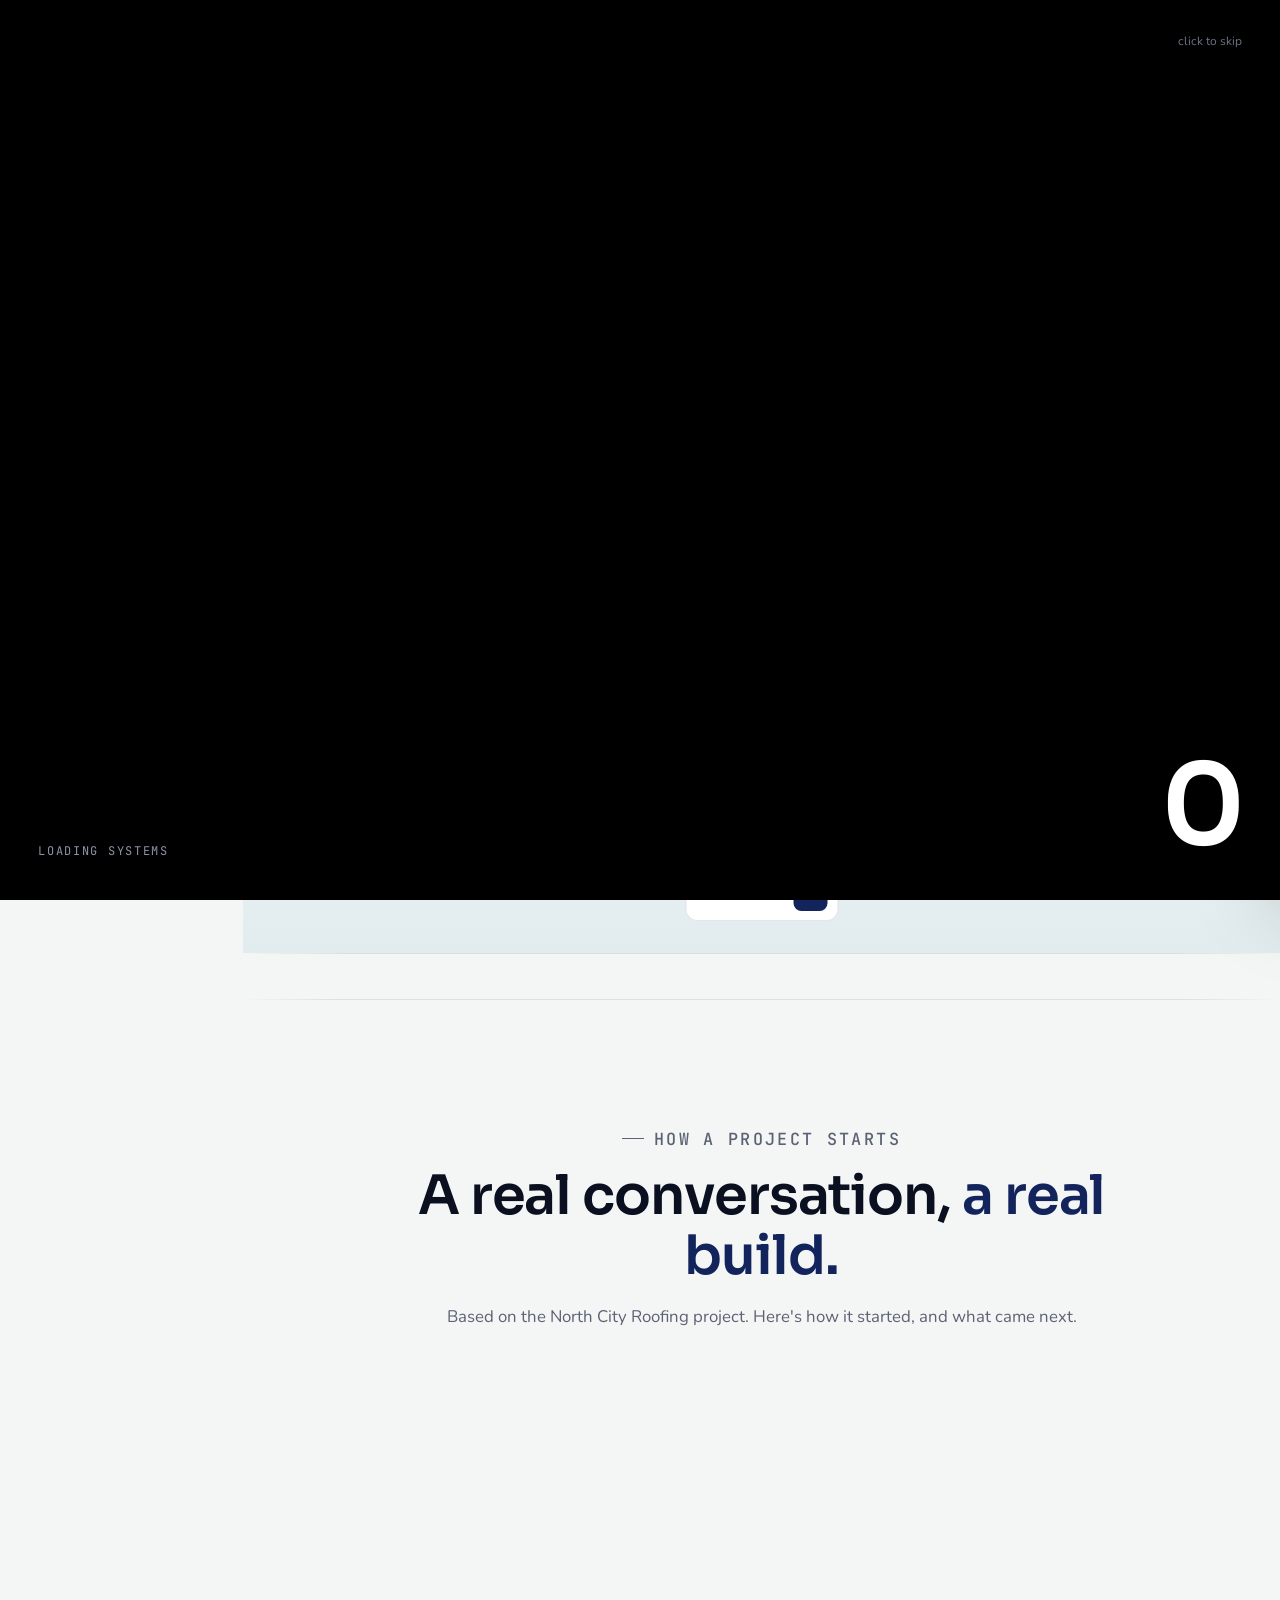
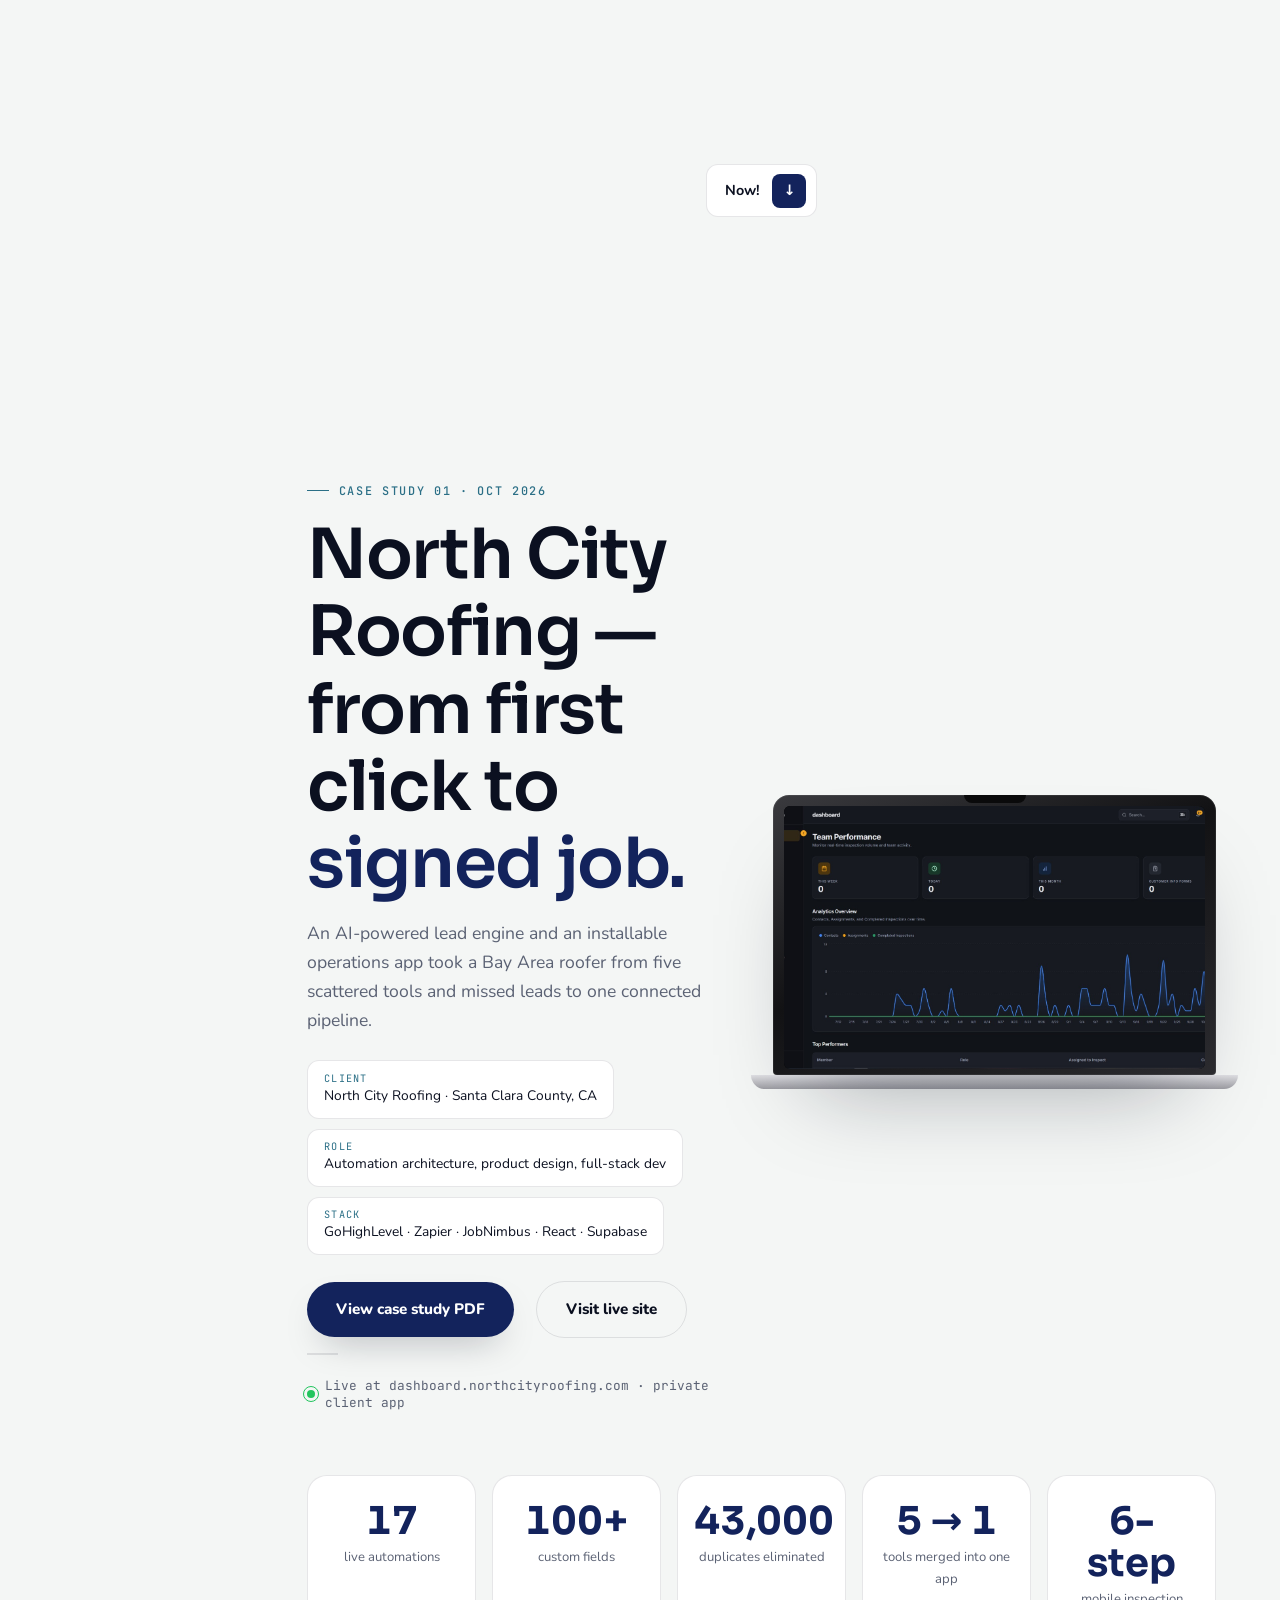
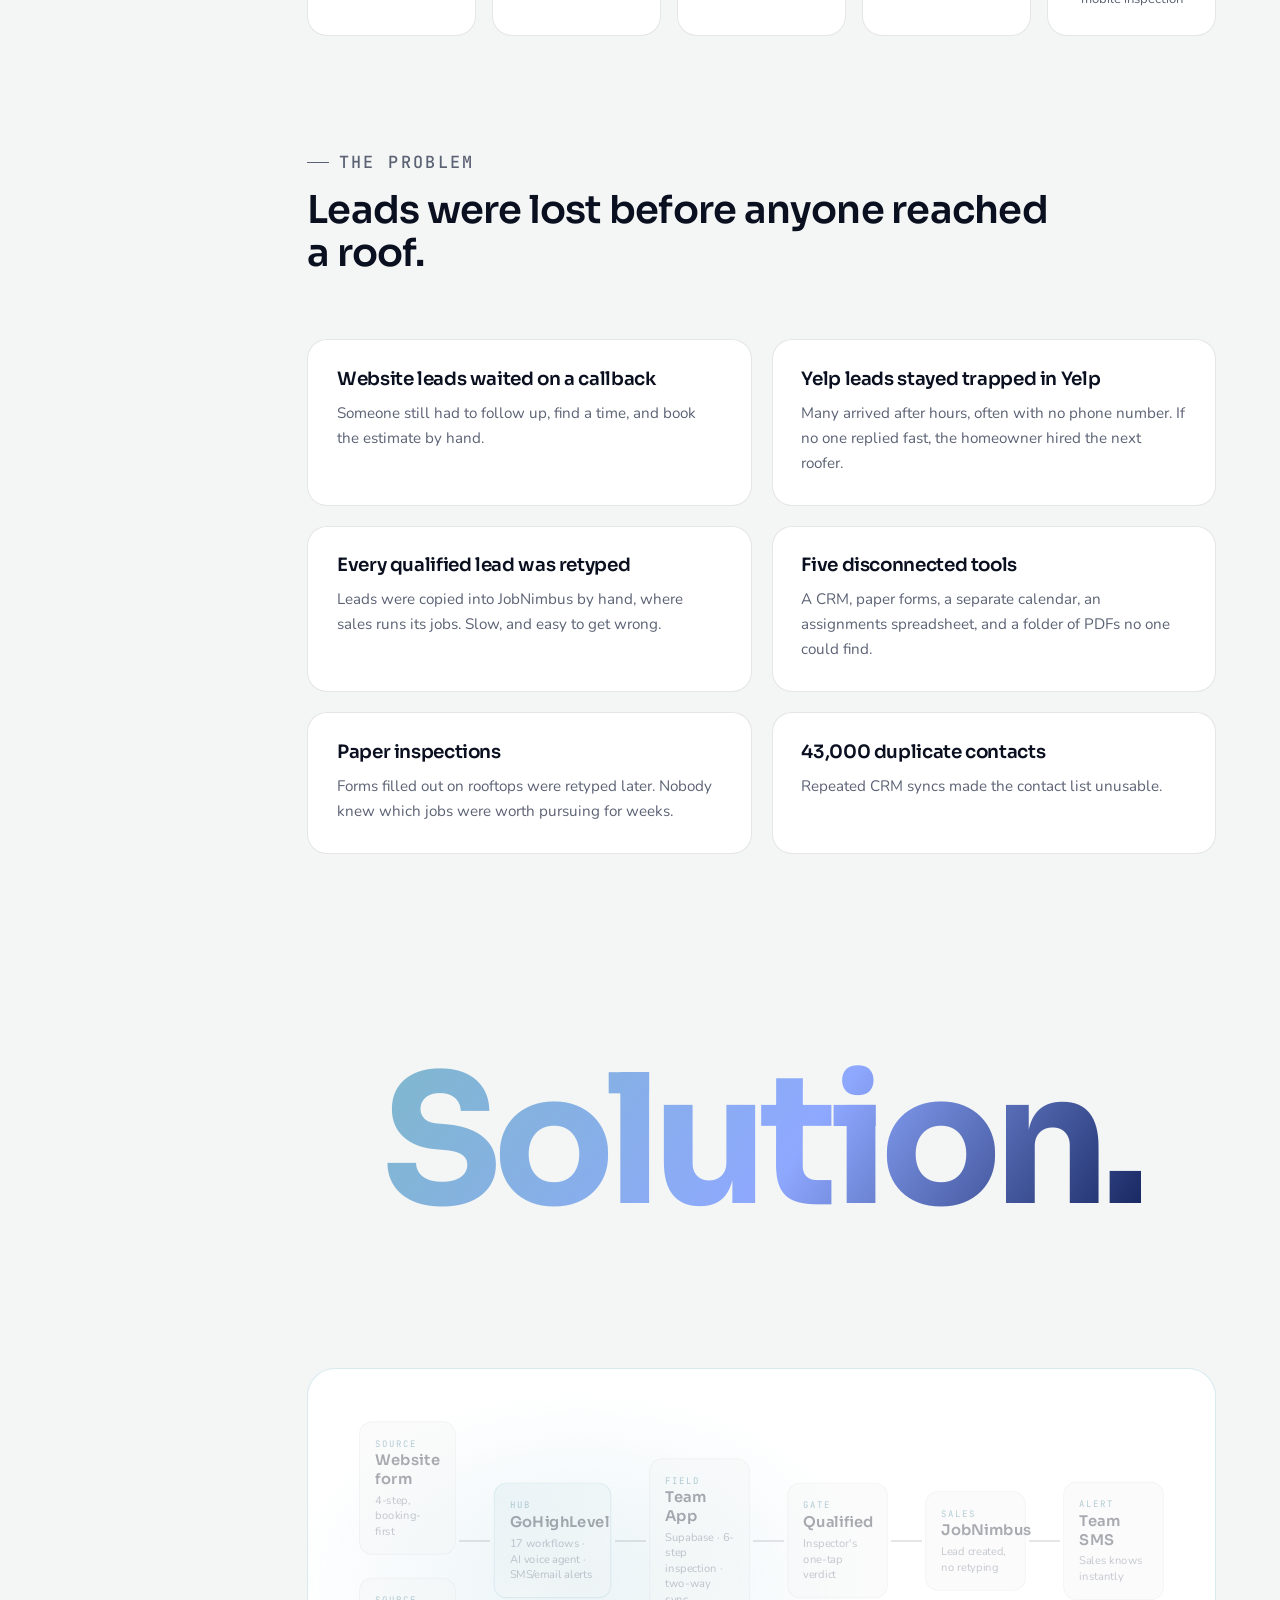
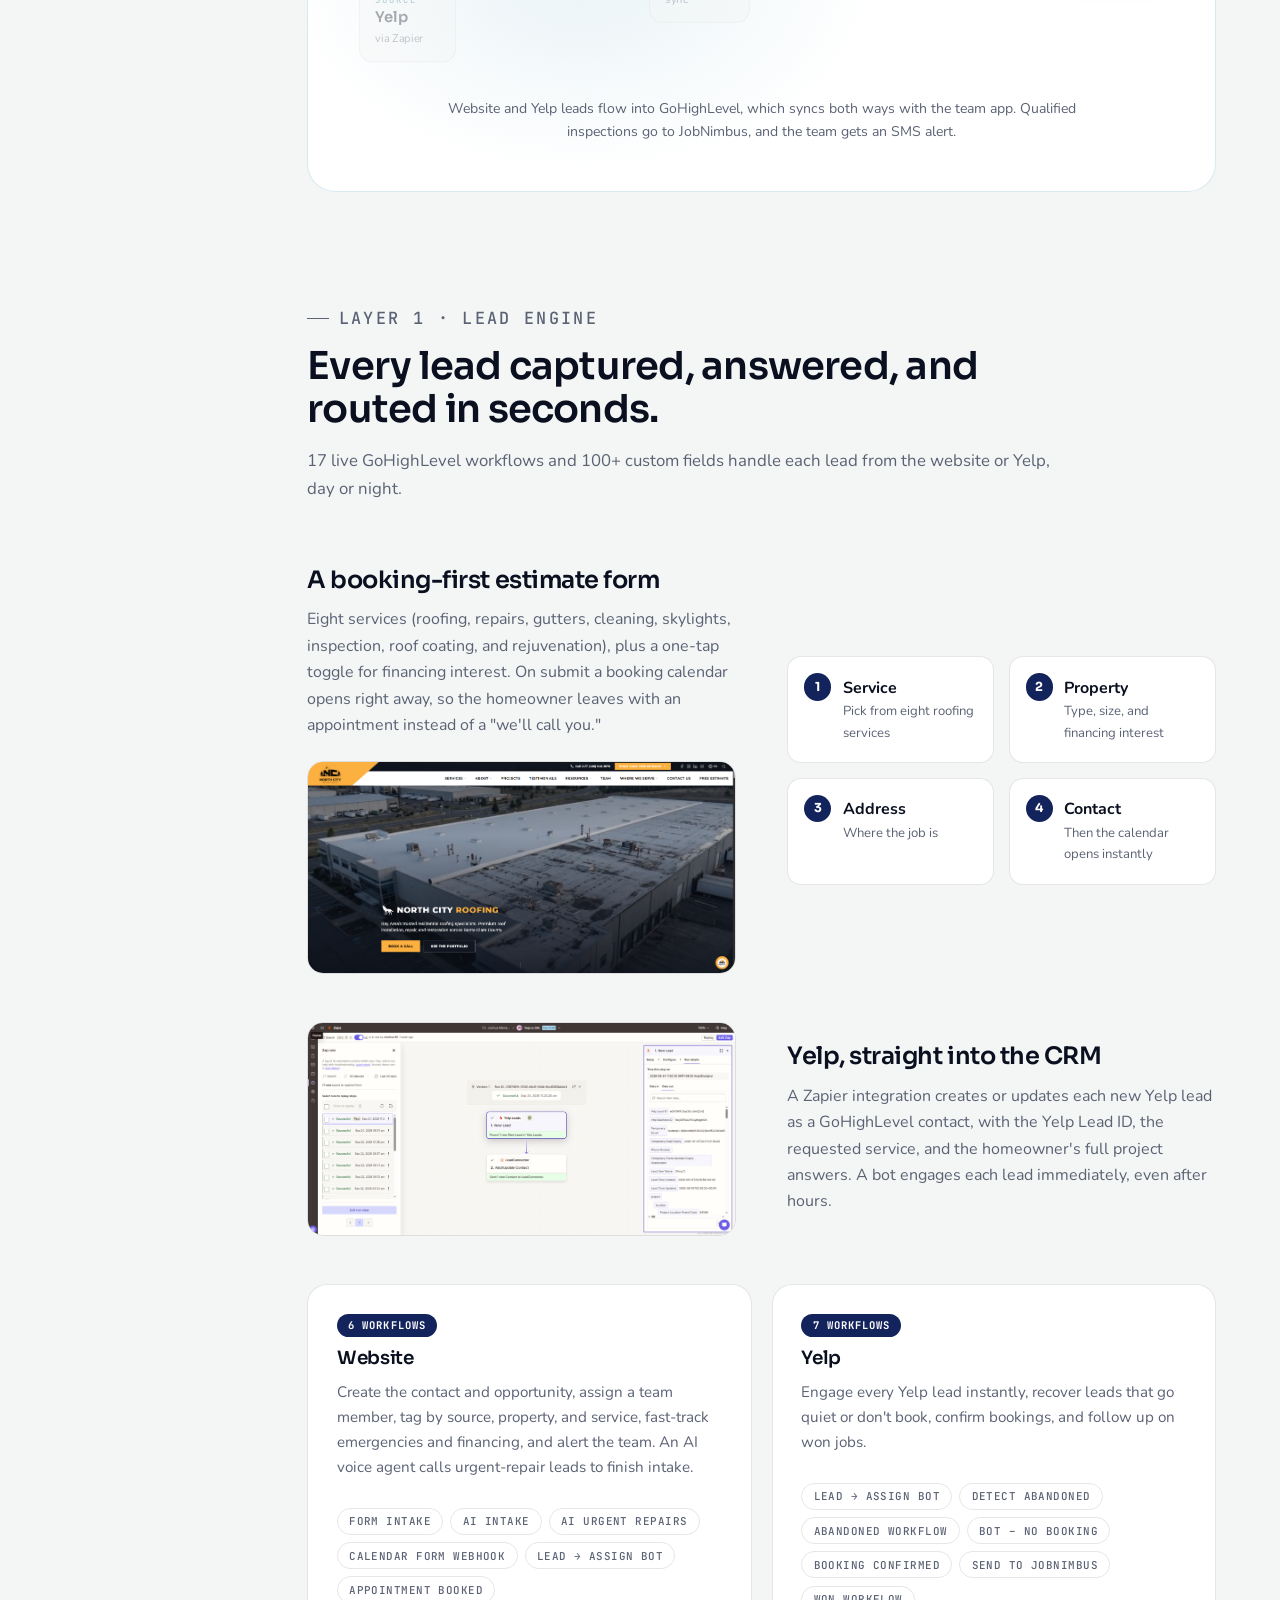
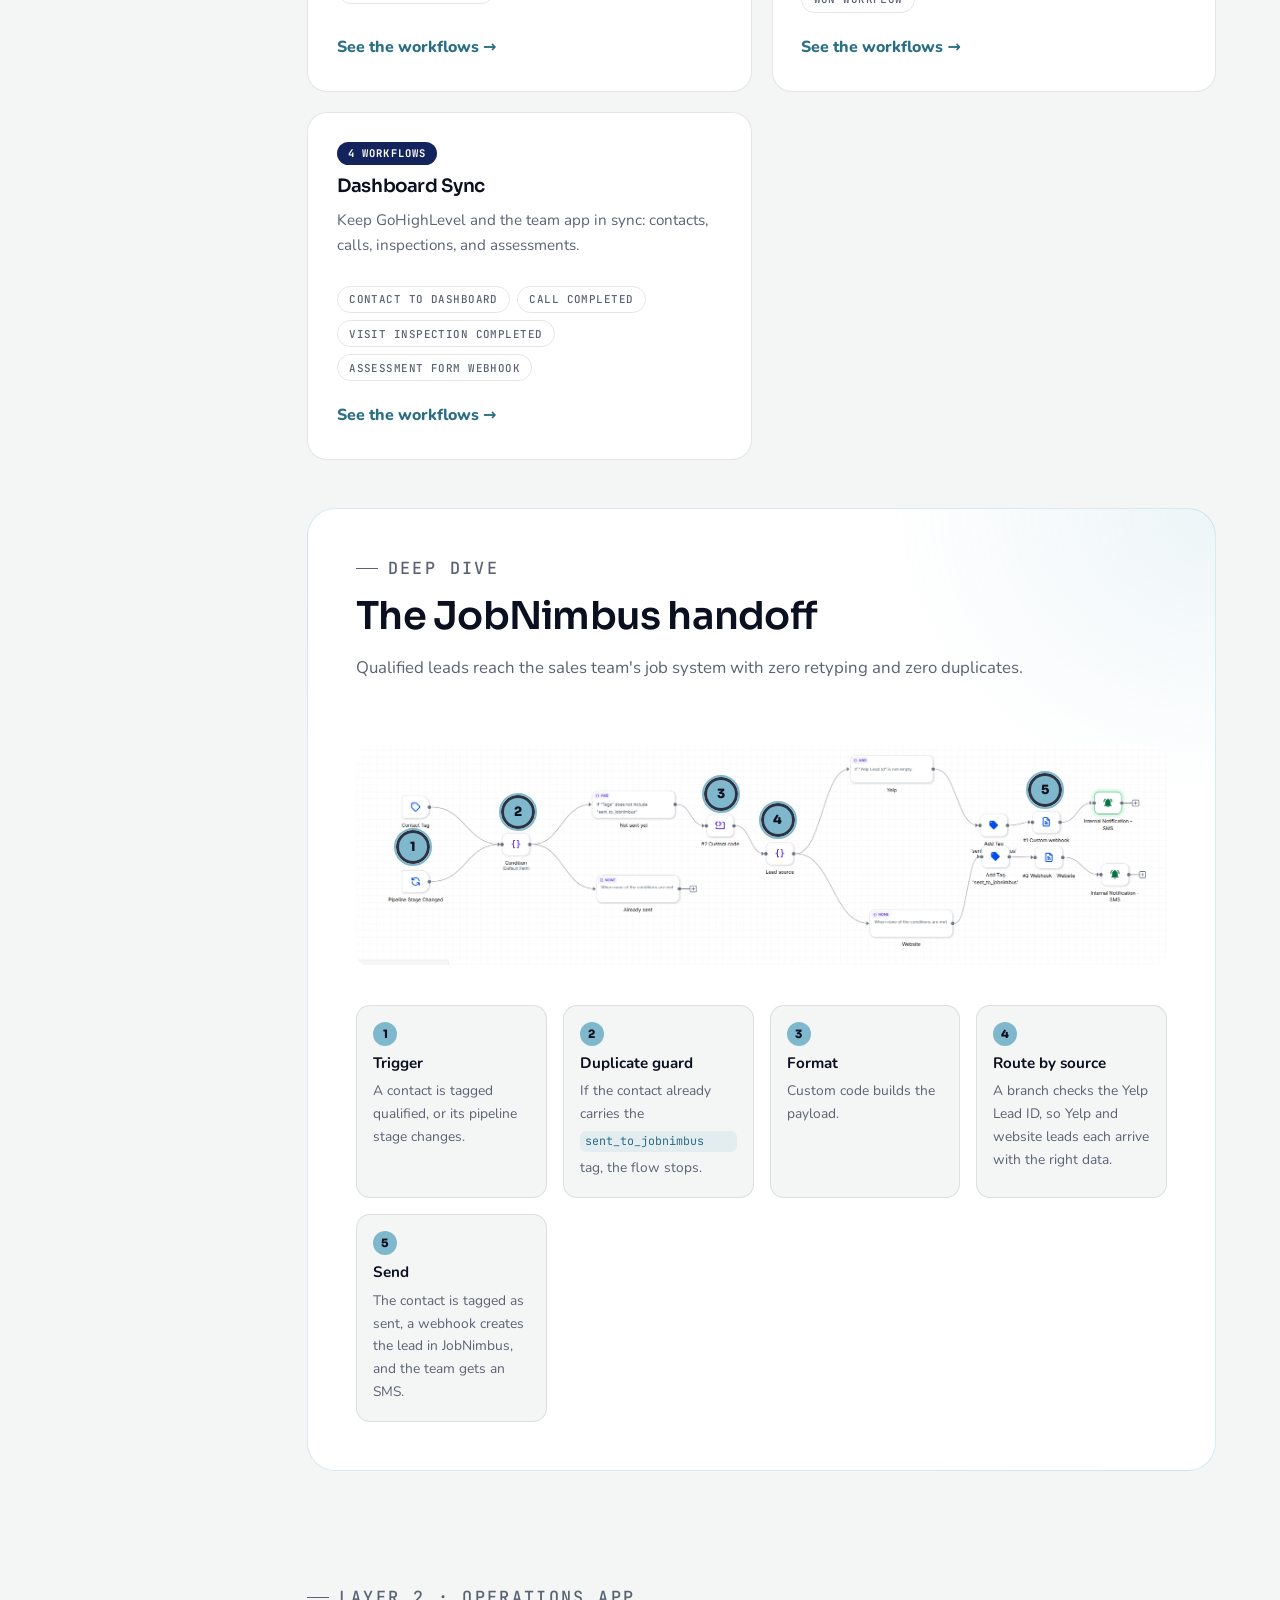
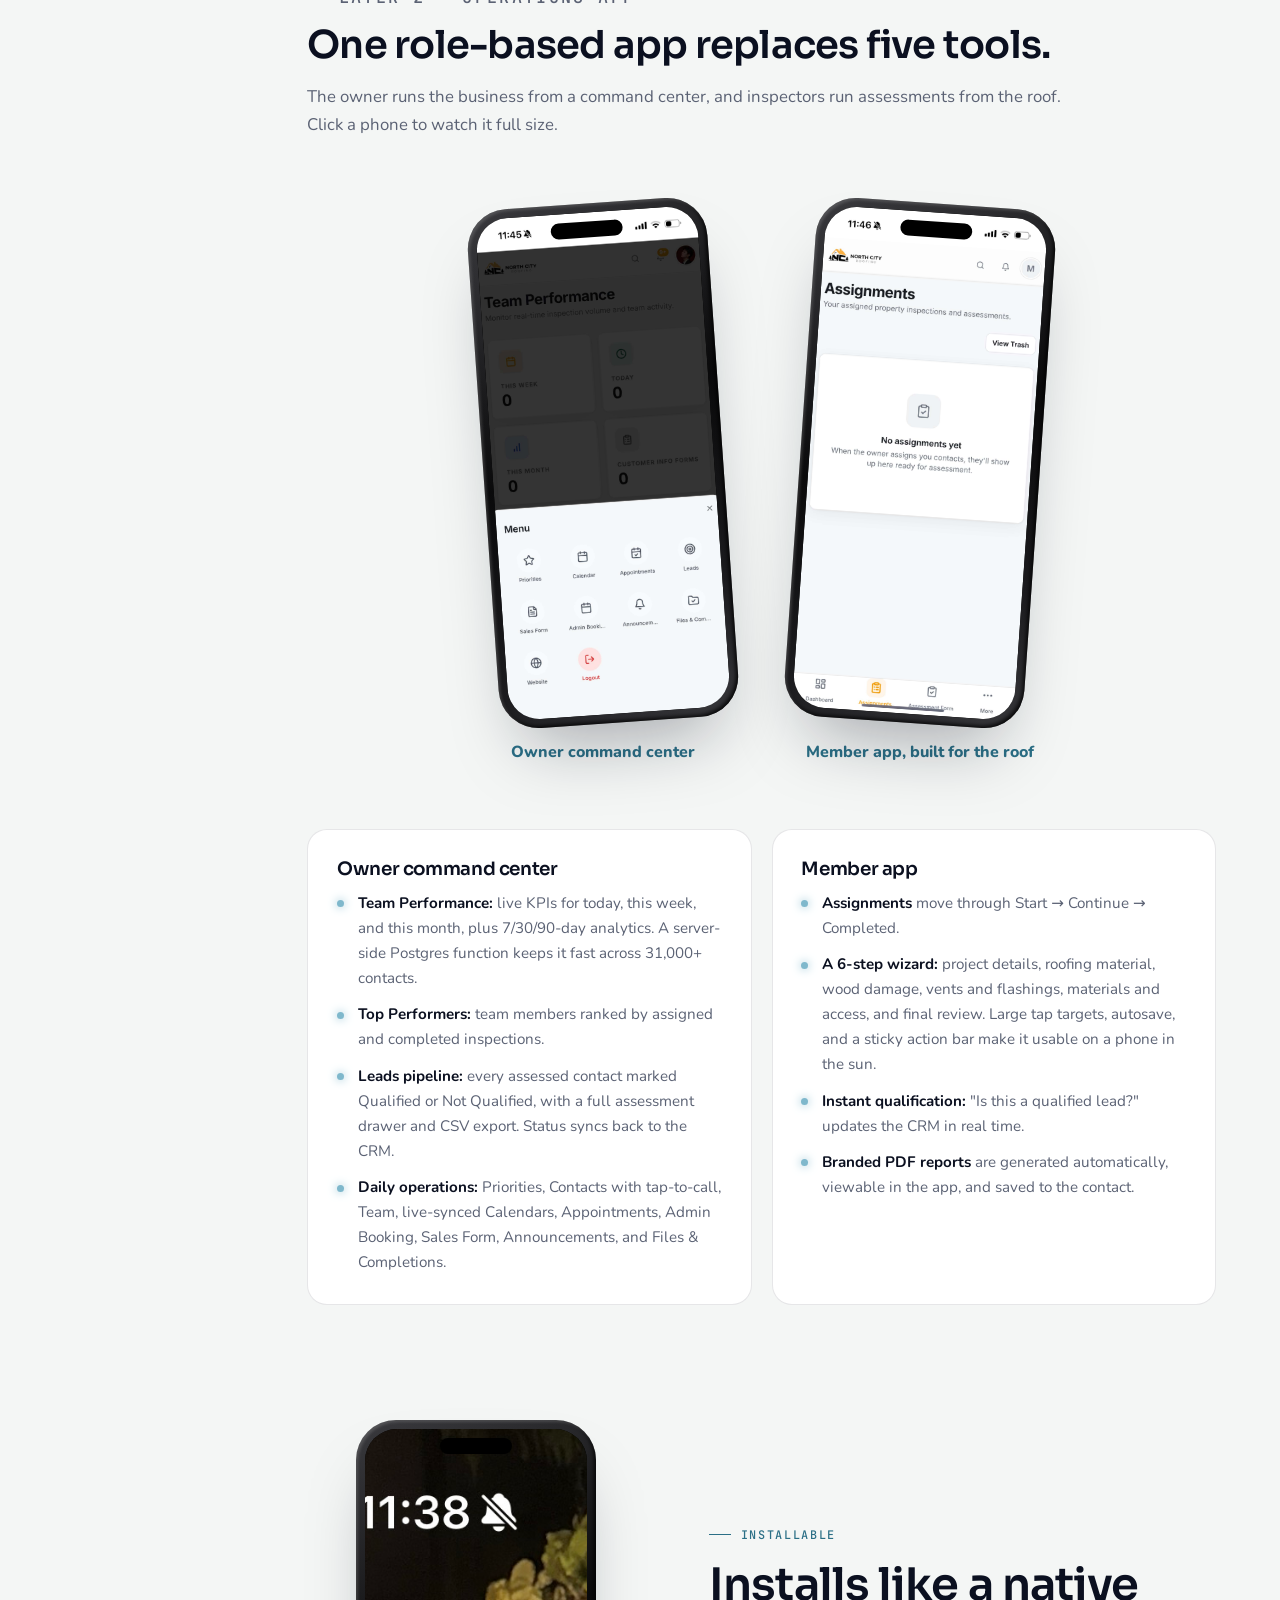
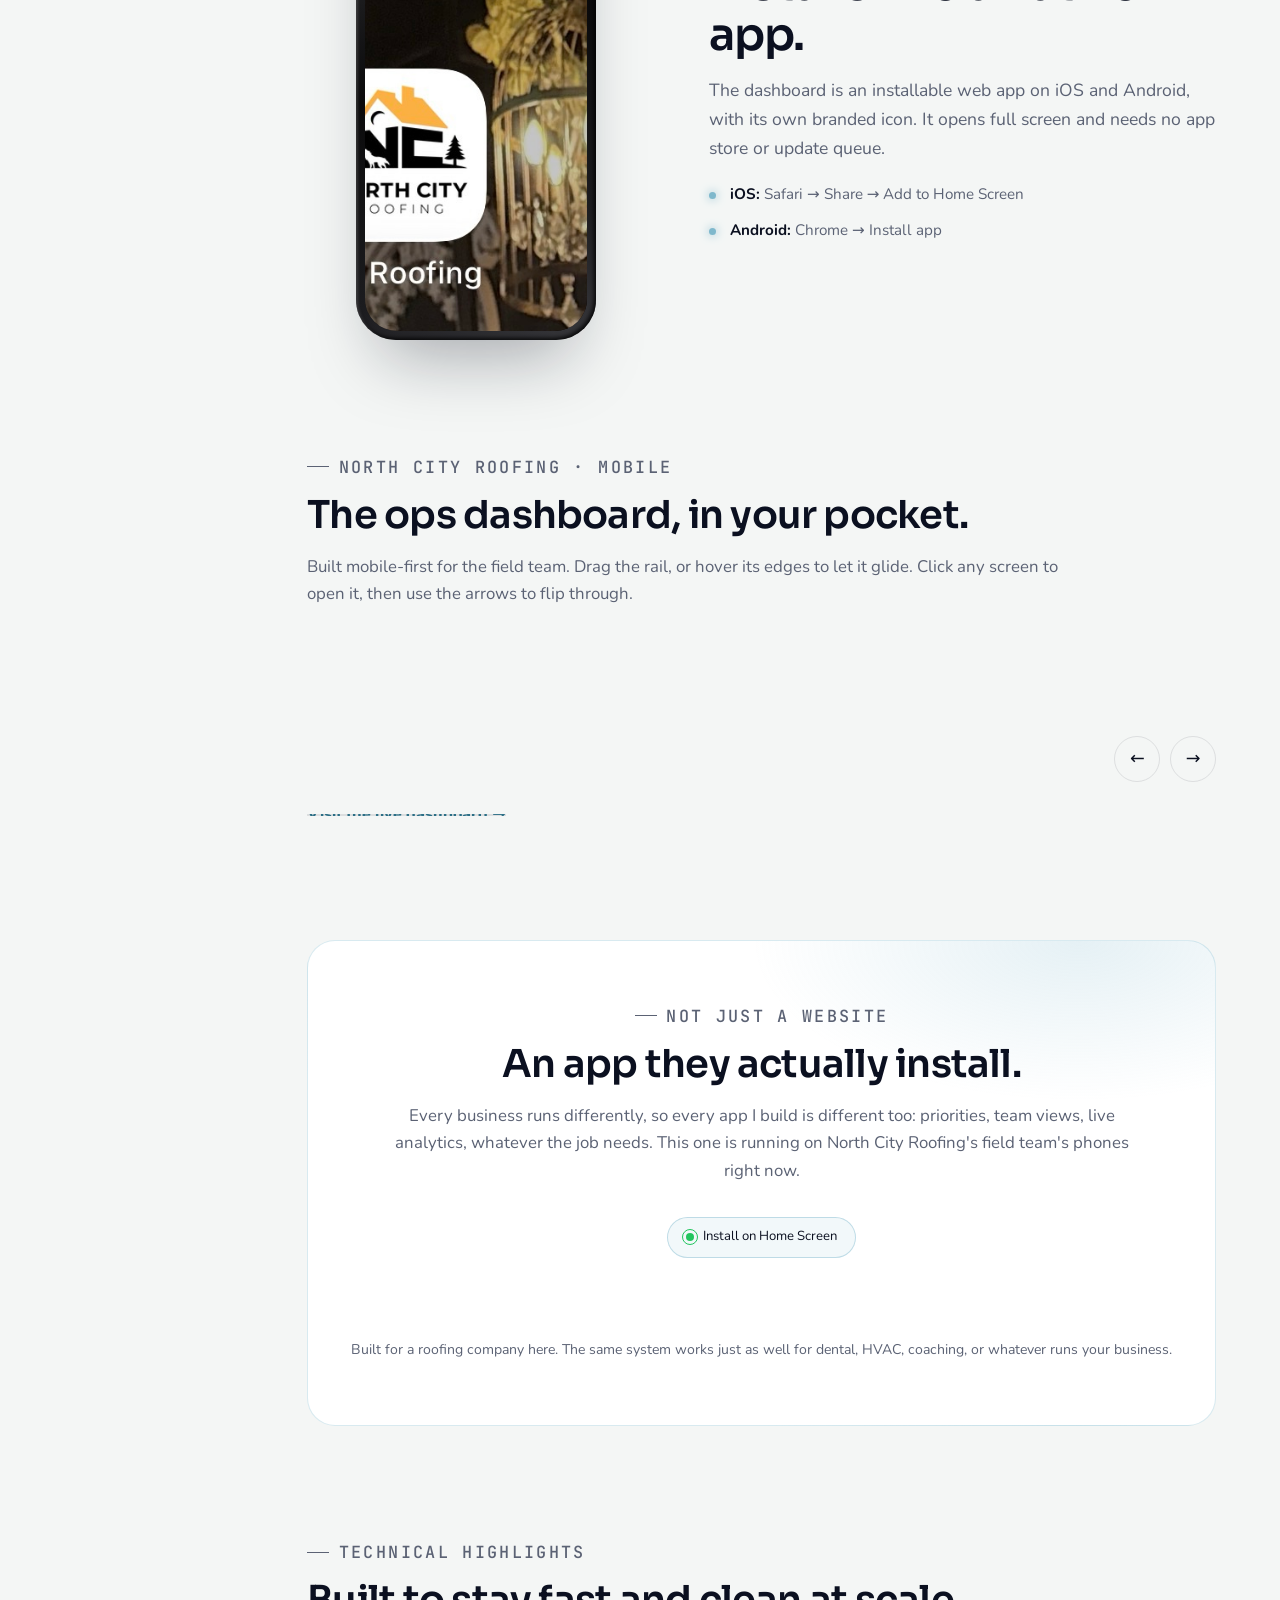
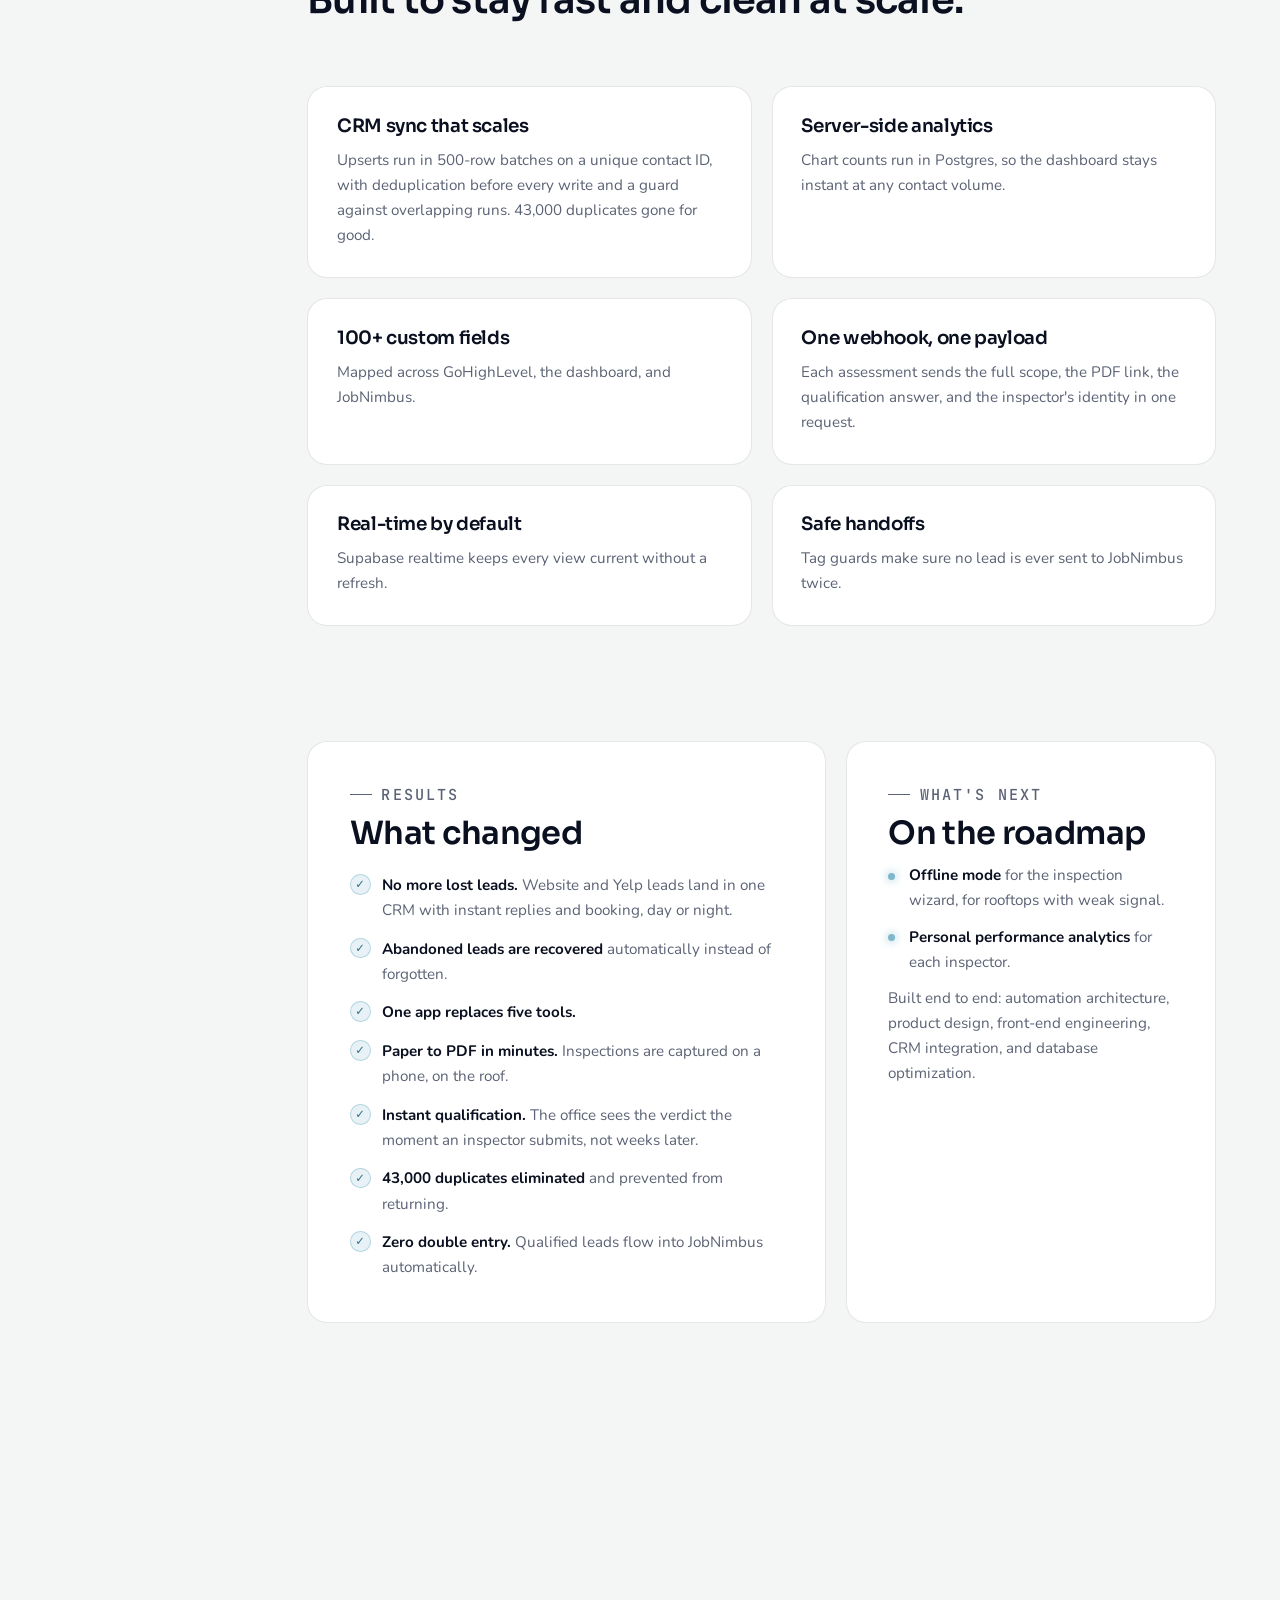
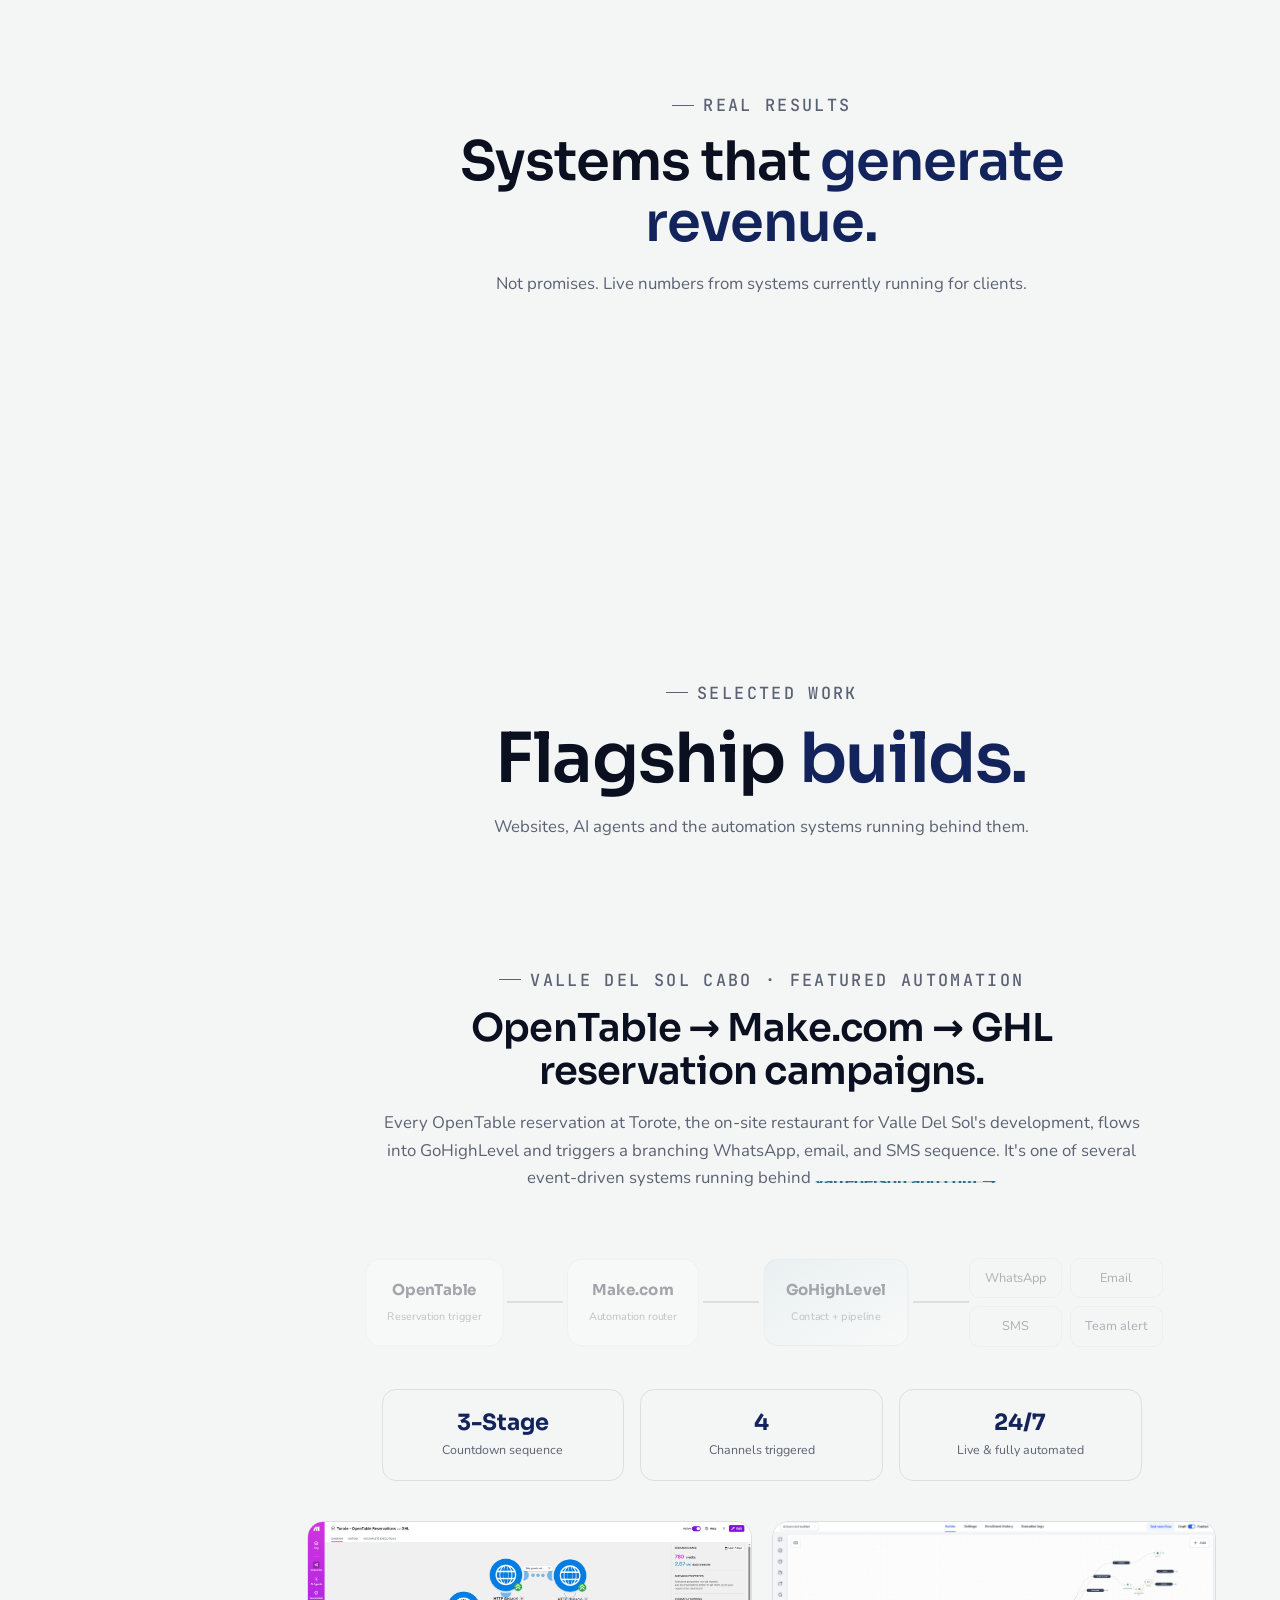
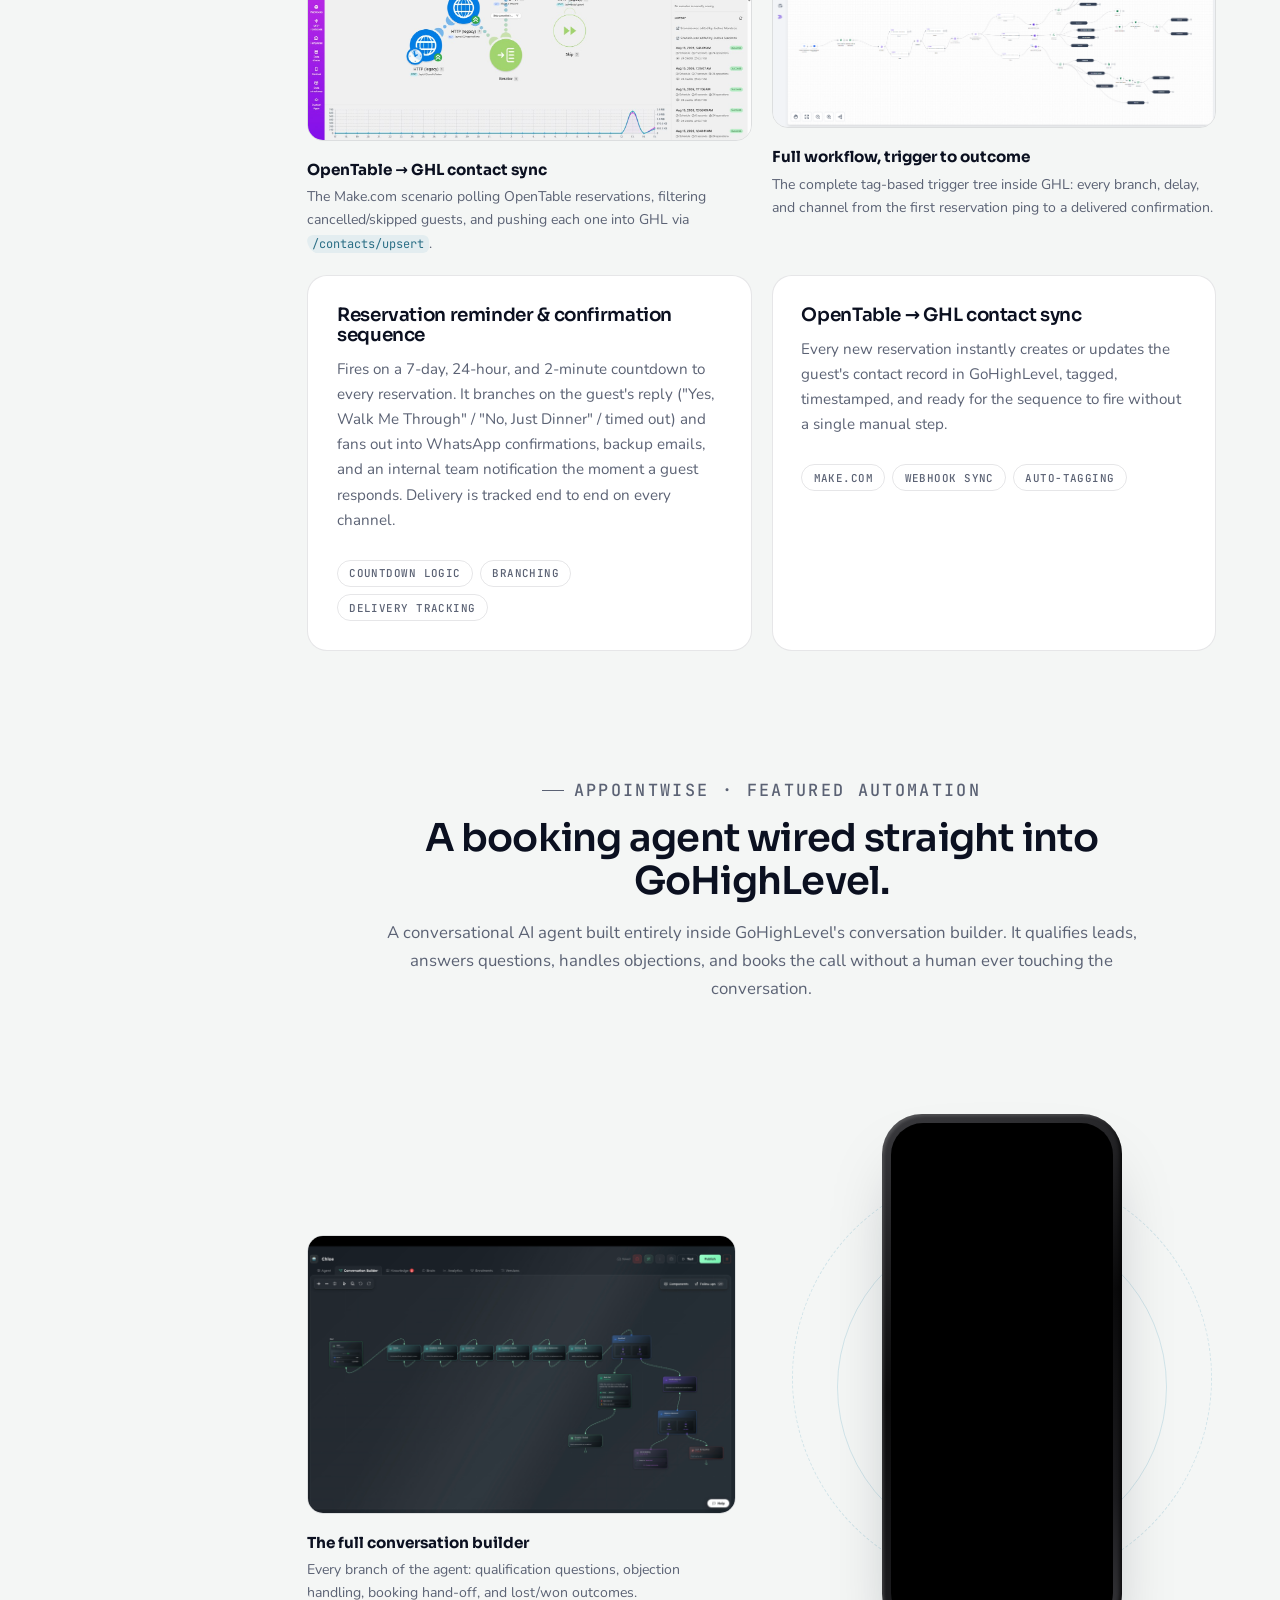
==== index.html @ da65e6f4 "Update index.html" ====
<!doctype html>
<html lang="en">
<head>
<meta charset="utf-8">
<meta name="viewport" content="width=device-width, initial-scale=1">
<title>Joshua Mendoza — Websites, Funnels & AI Automation</title>
<meta name="description" content="I design high-converting websites, scalable ad systems, and automated workflows using GoHighLevel, AI, and custom integrations — turning traffic into qualified leads and paying clients.">
<script>
  (function () {
    var t = null;
    try { t = localStorage.getItem('theme'); } catch (e) {}
    if (!t) t = window.matchMedia('(prefers-color-scheme: dark)').matches ? 'dark' : 'light';
    document.documentElement.setAttribute('data-theme', t);
    document.documentElement.classList.add('js');
  })();
</script>
<link rel="icon" href="./images/favicons/favicon.svg" type="image/svg+xml">
<link rel="icon" href="./images/favicons/icon-192.png" sizes="192x192" type="image/png">
<link rel="apple-touch-icon" href="./images/favicons/apple-touch-icon.png">
<meta name="theme-color" content="#13235c">
<link rel="preconnect" href="https://fonts.googleapis.com">
<link rel="preconnect" href="https://fonts.gstatic.com" crossorigin>
<link href="https://fonts.googleapis.com/css2?family=JetBrains+Mono:wght@400;500;600&family=Nunito:wght@400;600;700;800&family=Sora:wght@300;400;600;700&display=swap" rel="stylesheet">
<link rel="stylesheet" href="./site.css">
</head>
<body>

<!-- ============ LOADER ============ -->
<div class="loader" id="loader" aria-hidden="true" style="background:#000">
  <video class="loader-logo" src="./New videos/logo-animatedhero.mp4" autoplay muted playsinline preload="auto" aria-hidden="true"
    style="width:clamp(320px,52vw,760px);height:auto;animation:none;filter:contrast(1.3);mix-blend-mode:screen;-webkit-mask-image:radial-gradient(ellipse 70% 70% at 50% 50%,#000 60%,transparent 100%);mask-image:radial-gradient(ellipse 70% 70% at 50% 50%,#000 60%,transparent 100%)"></video>
  <div class="loader-meta"><span>Loading systems</span><b id="loaderCount">0</b></div>
  <span class="loader-skip">click to skip</span>
</div>

<div class="cursor" id="cursor" aria-hidden="true"><span id="cursorLabel"></span></div>
<div class="toast" id="toast" role="status" aria-live="polite"></div>
<a class="skip" href="#main">Skip to content</a>

<!-- ============ SIDEBAR (desktop) ============ -->
<aside class="side" id="side">
  <a href="#home" class="side-avatar" aria-label="Back to top">
    <img src="./images/Contemplative Profile in Blue.png" alt="Joshua Mendoza" onerror="this.onerror=null;this.src='./images/logo-x.png';this.classList.add('is-logo')">
  </a>
  <p class="side-name">Joshua Mendoza</p>
  <p class="side-role">Systems · Web · AI</p>
  <nav class="side-nav" aria-label="Main">
    <a href="#home" data-nav="home"><i>01</i><span>Home</span></a>
    <a href="#case" data-nav="case"><i>02</i><span>Case Study</span></a>
    <a href="#work" data-nav="work"><i>03</i><span>Work</span></a>
    <a href="#services" data-nav="services"><i>04</i><span>Services</span></a>
    <a href="#journey" data-nav="journey"><i>05</i><span>Journey</span></a>
    <a href="#about" data-nav="about"><i>06</i><span>About Me</span></a>
  </nav>
  <p class="side-status"><span class="dot"></span>Open for projects</p>
  <button class="theme-toggle" type="button" data-theme-toggle aria-label="Switch theme">
    <span class="tt-icon" aria-hidden="true">
      <svg class="i-sun" viewBox="0 0 24 24" fill="none" stroke="currentColor" stroke-width="1.8" stroke-linecap="round"><circle cx="12" cy="12" r="4.5"/><path d="M12 2v2M12 20v2M4.9 4.9l1.4 1.4M17.7 17.7l1.4 1.4M2 12h2M20 12h2M4.9 19.1l1.4-1.4M17.7 6.3l1.4-1.4"/></svg>
      <svg class="i-moon" viewBox="0 0 24 24" fill="none" stroke="currentColor" stroke-width="1.8" stroke-linejoin="round"><path d="M20.5 14.5A8.5 8.5 0 0 1 9.5 3.5a8.5 8.5 0 1 0 11 11Z"/></svg>
    </span>
    <span class="tt-label">Dark mode</span>
  </button>
  <div class="side-social" data-socials></div>
</aside>

<!-- ============ MOBILE TOP BAR + DOCK ============ -->
<header class="topbar">
  <a href="#home" class="topbar-logo"><img src="./images/logo-x.png" alt=""><span>Joshua Mendoza</span></a>
  <div class="topbar-actions">
    <button class="theme-toggle icon-only" type="button" data-theme-toggle aria-label="Switch theme">
      <span class="tt-icon" aria-hidden="true">
        <svg class="i-sun" viewBox="0 0 24 24" fill="none" stroke="currentColor" stroke-width="1.8" stroke-linecap="round"><circle cx="12" cy="12" r="4.5"/><path d="M12 2v2M12 20v2M4.9 4.9l1.4 1.4M17.7 17.7l1.4 1.4M2 12h2M20 12h2M4.9 19.1l1.4-1.4M17.7 6.3l1.4-1.4"/></svg>
        <svg class="i-moon" viewBox="0 0 24 24" fill="none" stroke="currentColor" stroke-width="1.8" stroke-linejoin="round"><path d="M20.5 14.5A8.5 8.5 0 0 1 9.5 3.5a8.5 8.5 0 1 0 11 11Z"/></svg>
      </span>
      <span class="tt-label">Dark mode</span>
    </button>
    <button class="btn btn-solid btn-sm" data-hire>Hire me</button>
  </div>
</header>
<nav class="dock" aria-label="Quick navigation">
  <a href="#home" data-nav="home">Home</a>
  <a href="#case" data-nav="case">Case</a>
  <a href="#work" data-nav="work">Work</a>
  <a href="#services" data-nav="services">Services</a>
  <a href="#about" data-nav="about">About</a>
</nav>

<div class="progress" aria-hidden="true"><span id="progressBar"></span></div>
<button class="to-top" id="toTop" type="button" aria-label="Back to top" data-cursor="Top">
  <svg class="to-top-ring" viewBox="0 0 48 48" aria-hidden="true"><circle cx="24" cy="24" r="22"/></svg>
  <svg class="to-top-arrow" viewBox="0 0 24 24" aria-hidden="true"><path d="M12 19V5M5 12l7-7 7 7"/></svg>
</button>

<button class="hire mag" id="hireBtn" data-hire>
  <span>Work<br>with me</span>
  <svg viewBox="0 0 60 12" aria-hidden="true"><path d="M0 6h56M50 1l6 5-6 5" fill="none" stroke="currentColor" stroke-width="1.6"/></svg>
</button>

<div class="narrator" id="narrator" aria-hidden="true">
  <span class="narrator-sq"></span>
  <div id="narratorLines"></div>
</div>

<main id="main">

  <!-- ============ HERO ============ -->
  <section class="hero" id="home" data-group="home">
    <h1 class="sr">Joshua Mendoza — GoHighLevel expert, AI automation and web developer</h1>
    <div class="hero-floats" id="heroFloats" aria-hidden="true">
      <span class="float" data-depth="30"  style="--x:4%;--y:5%"><img src="./images/logos/zapier.png" alt=""></span>
      <span class="float" data-depth="-24" style="--x:34%;--y:4%"><img src="./images/logos/claude.png" alt=""></span>
      <span class="float" data-depth="18"  style="--x:60%;--y:5%"><img src="./images/logos/ghl.png" alt=""></span>
      <span class="float" data-depth="-30" style="--x:93%;--y:46%"><img src="./images/logos/agentai.png" alt=""></span>
      <span class="float" data-depth="-36" style="--x:6%;--y:91%"><img src="./images/logos/n8n.png" alt=""></span>
      <span class="float" data-depth="26"  style="--x:26%;--y:93%"><img src="./images/logos/make.png" alt=""></span>
      <span class="float" data-depth="-18" style="--x:70%;--y:92%"><img src="./images/logos/github.png" alt=""></span>
      <span class="float" data-depth="40"  style="--x:88%;--y:90%"><img src="./images/logos/vscode.png" alt=""></span>
    </div>

    <div class="hero-grid">
      <div class="hero-copy">
        <a class="badge" href="#work"><span class="dot"></span>Open for new projects</a>
        <div class="tw" aria-hidden="true">
          <span class="tw-sq"></span>
          <div class="tw-line" style="--d:.3s"><b>01</b><span class="tw-text"><span class="tag">&lt;</span>Hello, I'm <em>Joshua</em>!<span class="tag">&gt;</span><i class="tw-mask"></i></span></div>
          <div class="tw-line" style="--d:1.3s"><b>02</b><span class="tw-text"><span class="tag">&lt;</span>I build <em>systems</em><i class="tw-mask"></i></span></div>
          <div class="tw-line" style="--d:2.3s"><b>03</b><span class="tw-text">&nbsp;that sell <em>24/7</em>.<span class="tag">&gt;</span><i class="tw-mask"></i></span></div>
        </div>
        <p class="hero-sub">GoHighLevel expert, AI automation and web developer. I design high-converting websites, scalable ad systems and automated workflows that turn traffic into paying clients — for dental, automotive, HVAC, home services, education and coaching since 2022.</p>
        <div class="hero-actions">
          <button class="btn btn-solid mag" data-hire>Start a project</button>
          <a class="btn btn-ghost mag" href="#work">See my work</a>
          <button class="copy-pill" id="copyEmail" data-cursor="Copy"><code>shuakai15@gmail.com</code>
            <svg viewBox="0 0 24 24" aria-hidden="true"><path d="M8 4h11a1 1 0 0 1 1 1v12M5 8h11v12H5z" fill="none" stroke="currentColor" stroke-width="1.6"/></svg>
          </button>
        </div>
      </div>
      <div class="hero-slider" id="heroSlider" data-cursor="View" tabindex="0" role="button" aria-label="Open the featured screenshots"></div>
    </div>

    <a href="#story" class="cue"><span>Learn more</span><i>↓</i></a>
  </section>

  <div class="marquee" data-tools aria-label="Tools I use every day"></div>

  <!-- ============ STORY ============ -->
  <section class="sec" id="story" data-group="case" data-narrate="First, a business has a|*problem*...">
    <div class="head center">
      <p class="kicker">How a project starts</p>
      <h2 class="split">A real conversation, <em>a real build.</em></h2>
      <p>Based on the North City Roofing project. Here's how it started, and what came next.</p>
    </div>
    <div class="chat" id="chat">
      <div class="msg them"><span class="av">NC</span><p class="bubble"><span class="dots"><i></i><i></i><i></i></span><span class="txt">We're a <em>roofing company</em> in the Bay Area. Leads come in from our <em>website</em> and <em>Yelp</em>, but too many go cold before anyone calls back.</span></p></div>
      <div class="msg me"><span class="av"><img src="./images/favicons/icon-512.png" alt=""></span><p class="bubble"><span class="dots"><i></i><i></i><i></i></span><span class="txt">Got it. I'll connect every lead source into <em>one pipeline</em>, answer each lead in seconds, and give your team an <em>app</em> to run inspections from the roof.</span></p></div>
      <div class="msg them"><span class="av">NC</span><p class="bubble"><span class="dots"><i></i><i></i><i></i></span><span class="txt">All of that? Perfect. When do we start? 🙂</span></p></div>
      <div class="msg me"><span class="av"><img src="./images/favicons/icon-512.png" alt=""></span><p class="bubble"><span class="dots"><i></i><i></i><i></i></span><span class="txt"><em>Now.</em> Scroll down, I'll show you exactly what I built.</span></p></div>
    </div>
    <a href="#case" class="cue inline"><span>Now!</span><i>↓</i></a>
  </section>

  <!-- ============ CASE STUDY: NORTH CITY ROOFING ============ -->
  <section class="sec" id="case" data-group="case">
    <div class="case-hero" data-narrate="Then we find out what's|really *broken*...">
      <div>
        <p class="kicker">Case Study 01 · Oct 2026</p>
        <h2 class="split big">North City Roofing — from first click to <em>signed job.</em></h2>
        <p class="lead">An AI-powered lead engine and an installable operations app took a Bay Area roofer from five scattered tools and missed leads to one connected pipeline.</p>
        <dl class="chips">
          <div><dt>Client</dt><dd>North City Roofing · Santa Clara County, CA</dd></div>
          <div><dt>Role</dt><dd>Automation architecture, product design, full-stack dev</dd></div>
          <div><dt>Stack</dt><dd>GoHighLevel · Zapier · JobNimbus · React · Supabase</dd></div>
        </dl>
        <div class="actions">
          <a class="btn btn-solid mag" href="./assets/case-studies/north-city-roofing/north-city-roofing-case-study.pdf" target="_blank" rel="noopener">View case study PDF</a>
          <a class="btn btn-ghost mag" href="https://northcityroofing.com" target="_blank" rel="noopener">Visit live site</a>
          <a class="link" href="https://nc-new.vibepreview.com/" target="_blank" rel="noopener">New site preview →<span class="new">New</span></a>
        </div>
        <p class="live"><span class="dot"></span>Live at dashboard.northcityroofing.com · private client app</p>
      </div>
      <figure class="mac" data-tilt data-lb="./assets/case-studies/north-city-roofing/ncr-dashboard-desktop.webp" data-lb-cap="Owner dashboard — Team Performance KPIs and 90-day analytics" data-cursor="View">
        <div class="mac-lid"><div class="mac-screen"><img src="./assets/case-studies/north-city-roofing/ncr-dashboard-desktop.webp" alt="North City Roofing owner dashboard with KPI cards and a 90-day chart"></div></div>
        <div class="mac-base"></div>
      </figure>
    </div>

    <ul class="mini-stats">
      <li class="rv"><strong data-count="17">17</strong><span>live automations</span></li>
      <li class="rv"><strong data-count="100" data-suf="+">100+</strong><span>custom fields</span></li>
      <li class="rv"><strong data-count="43000">43,000</strong><span>duplicates eliminated</span></li>
      <li class="rv"><strong>5 → 1</strong><span>tools merged into one app</span></li>
      <li class="rv"><strong>6-step</strong><span>mobile inspection</span></li>
    </ul>

    <div class="block" data-narrate="Leads were lost|before the *roof*...">
      <div class="head"><p class="kicker">The problem</p><h3 class="split">Leads were lost before anyone reached a roof.</h3></div>
      <ul class="grid-3">
        <li class="card rv"><h4>Website leads waited on a callback</h4><p>Someone still had to follow up, find a time, and book the estimate by hand.</p></li>
        <li class="card rv"><h4>Yelp leads stayed trapped in Yelp</h4><p>Many arrived after hours, often with no phone number. If no one replied fast, the homeowner hired the next roofer.</p></li>
        <li class="card rv"><h4>Every qualified lead was retyped</h4><p>Leads were copied into JobNimbus by hand, where sales runs its jobs. Slow, and easy to get wrong.</p></li>
        <li class="card rv"><h4>Five disconnected tools</h4><p>A CRM, paper forms, a separate calendar, an assignments spreadsheet, and a folder of PDFs no one could find.</p></li>
        <li class="card rv"><h4>Paper inspections</h4><p>Forms filled out on rooftops were retyped later. Nobody knew which jobs were worth pursuing for weeks.</p></li>
        <li class="card rv"><h4>43,000 duplicate contacts</h4><p>Repeated CRM syncs made the contact list unusable.</p></li>
      </ul>
    </div>

    <div class="solution" aria-hidden="true"><span class="solution-word">Solution.</span></div>

    <figure class="map" id="map" data-narrate="Then we map|the *system*...">
      <div class="map-flow">
        <div class="map-col">
          <div class="node"><small>Source</small><strong>Website form</strong><span>4-step, booking-first</span></div>
          <div class="node"><small>Source</small><strong>Yelp</strong><span>via Zapier</span></div>
        </div>
        <i class="link"></i>
        <div class="node hub"><small>Hub</small><strong>GoHighLevel</strong><span>17 workflows · AI voice agent · SMS/email alerts</span></div>
        <i class="link two"></i>
        <div class="node"><small>Field</small><strong>Team App</strong><span>Supabase · 6-step inspection · two-way sync</span></div>
        <i class="link"></i>
        <div class="node"><small>Gate</small><strong>Qualified</strong><span>Inspector's one-tap verdict</span></div>
        <i class="link"></i>
        <div class="node"><small>Sales</small><strong>JobNimbus</strong><span>Lead created, no retyping</span></div>
        <i class="link"></i>
        <div class="node"><small>Alert</small><strong>Team SMS</strong><span>Sales knows instantly</span></div>
      </div>
      <figcaption>Website and Yelp leads flow into GoHighLevel, which syncs both ways with the team app. Qualified inspections go to JobNimbus, and the team gets an SMS alert.</figcaption>
    </figure>

    <div class="block" data-narrate="Every lead answered|in *seconds*.">
      <div class="head"><p class="kicker">Layer 1 · Lead engine</p><h3 class="split">Every lead captured, answered, and routed in seconds.</h3><p>17 live GoHighLevel workflows and 100+ custom fields handle each lead from the website or Yelp, day or night.</p></div>

      <div class="split-row">
        <div class="rv">
          <h4>A booking-first estimate form</h4>
          <p>Eight services (roofing, repairs, gutters, cleaning, skylights, inspection, roof coating, and rejuvenation), plus a one-tap toggle for financing interest. On submit a booking calendar opens right away, so the homeowner leaves with an appointment instead of a "we'll call you."</p>
          <figure class="shot thumb-shot" data-lb="./assets/case-studies/north-city-roofing/ncr-client-website.webp" data-lb-cap="The North City Roofing website" data-cursor="View"><img src="./assets/case-studies/north-city-roofing/ncr-client-website.webp" alt="North City Roofing website" loading="lazy"></figure>
        </div>
        <ol class="form-steps">
          <li class="rv"><strong>Service</strong><span>Pick from eight roofing services</span></li>
          <li class="rv"><strong>Property</strong><span>Type, size, and financing interest</span></li>
          <li class="rv"><strong>Address</strong><span>Where the job is</span></li>
          <li class="rv"><strong>Contact</strong><span>Then the calendar opens instantly</span></li>
        </ol>
      </div>

      <div class="split-row flip">
        <div class="rv"><h4>Yelp, straight into the CRM</h4><p>A Zapier integration creates or updates each new Yelp lead as a GoHighLevel contact, with the Yelp Lead ID, the requested service, and the homeowner's full project answers. A bot engages each lead immediately, even after hours.</p></div>
        <figure class="shot wipe" data-lb="./assets/case-studies/north-city-roofing/ncr-zapier-yelp.webp" data-lb-cap="Zapier run pushing a new Yelp lead into GoHighLevel" data-cursor="View"><img src="./assets/case-studies/north-city-roofing/ncr-zapier-yelp.webp" alt="Zapier run: Yelp new lead feeding LeadConnector Add/Update Contact" loading="lazy"></figure>
      </div>

      <div class="grid-3" data-lb-group>
        <article class="card group rv"><span class="count">6 workflows</span><h4>Website</h4><p>Create the contact and opportunity, assign a team member, tag by source, property, and service, fast-track emergencies and financing, and alert the team. An AI voice agent calls urgent-repair leads to finish intake.</p><ul class="tags"><li>Form Intake</li><li>AI Intake</li><li>AI Urgent Repairs</li><li>Calendar Form Webhook</li><li>Lead → Assign Bot</li><li>Appointment Booked</li></ul><button class="text-btn" type="button" data-lb="./assets/case-studies/north-city-roofing/ncr-workflows-website.webp" data-lb-cap="Website workflows in GoHighLevel" data-cursor="View">See the workflows →</button></article>
        <article class="card group rv"><span class="count">7 workflows</span><h4>Yelp</h4><p>Engage every Yelp lead instantly, recover leads that go quiet or don't book, confirm bookings, and follow up on won jobs.</p><ul class="tags"><li>Lead → Assign Bot</li><li>Detect Abandoned</li><li>Abandoned Workflow</li><li>Bot – No Booking</li><li>Booking Confirmed</li><li>Send to JobNimbus</li><li>Won Workflow</li></ul><button class="text-btn" type="button" data-lb="./assets/case-studies/north-city-roofing/ncr-workflows-yelp.webp" data-lb-cap="Yelp workflows in GoHighLevel" data-cursor="View">See the workflows →</button></article>
        <article class="card group rv"><span class="count">4 workflows</span><h4>Dashboard Sync</h4><p>Keep GoHighLevel and the team app in sync: contacts, calls, inspections, and assessments.</p><ul class="tags"><li>Contact to Dashboard</li><li>Call Completed</li><li>Visit Inspection Completed</li><li>Assessment Form Webhook</li></ul><button class="text-btn" type="button" data-lb="./assets/case-studies/north-city-roofing/ncr-workflows-supabase.webp" data-lb-cap="Dashboard sync workflows (GoHighLevel ⇄ Supabase)" data-cursor="View">See the workflows →</button></article>
      </div>

      <div class="deep">
        <div class="head"><p class="kicker">Deep dive</p><h3>The JobNimbus handoff</h3><p>Qualified leads reach the sales team's job system with zero retyping and zero duplicates.</p></div>
        <div class="deep-scroll" data-lenis-prevent>
          <figure class="deep-fig" data-lb="./assets/case-studies/north-city-roofing/ncr-ghl-jobnimbus-workflow.webp" data-lb-cap="The JobNimbus handoff workflow" data-cursor="View">
            <img src="./assets/case-studies/north-city-roofing/ncr-ghl-jobnimbus-workflow.webp" alt="GoHighLevel workflow: triggers, duplicate check, custom code, lead-source branch, webhooks to JobNimbus, and SMS alerts" loading="lazy">
            <span class="pin" style="--x:7%;--y:46%">1</span><span class="pin" style="--x:20%;--y:30%">2</span><span class="pin" style="--x:45%;--y:22%">3</span><span class="pin" style="--x:52%;--y:34%">4</span><span class="pin" style="--x:85%;--y:20%">5</span>
          </figure>
        </div>
        <ol class="callouts">
          <li class="rv"><strong>Trigger</strong>A contact is tagged qualified, or its pipeline stage changes.</li>
          <li class="rv"><strong>Duplicate guard</strong>If the contact already carries the <code>sent_to_jobnimbus</code> tag, the flow stops.</li>
          <li class="rv"><strong>Format</strong>Custom code builds the payload.</li>
          <li class="rv"><strong>Route by source</strong>A branch checks the Yelp Lead ID, so Yelp and website leads each arrive with the right data.</li>
          <li class="rv"><strong>Send</strong>The contact is tagged as sent, a webhook creates the lead in JobNimbus, and the team gets an SMS.</li>
        </ol>
      </div>
    </div>

    <div class="block" data-narrate="Then the team gets|an *app*.">
      <div class="head"><p class="kicker">Layer 2 · Operations app</p><h3 class="split">One role-based app replaces five tools.</h3><p>The owner runs the business from a command center, and inspectors run assessments from the roof. Click a phone to watch it full size.</p></div>
      <div class="phones-row" data-lb-group>
        <figure class="rv" data-lb="./assets/case-studies/north-city-roofing/ncr-owner-mobile.mp4" data-lb-cap="Owner command center" data-cursor="Play"><div class="phone" data-tilt><video data-src="./assets/case-studies/north-city-roofing/ncr-owner-mobile.mp4" poster="./assets/case-studies/north-city-roofing/ncr-owner-mobile-poster.webp" muted loop playsinline preload="none" aria-label="Owner command center screen recording"></video></div><figcaption>Owner command center</figcaption></figure>
        <figure class="rv" data-lb="./assets/case-studies/north-city-roofing/ncr-member-mobile.mp4" data-lb-cap="Member app, built for the roof" data-cursor="Play"><div class="phone" data-tilt><video data-src="./assets/case-studies/north-city-roofing/ncr-member-mobile.mp4" poster="./assets/case-studies/north-city-roofing/ncr-member-mobile-poster.webp" muted loop playsinline preload="none" aria-label="Inspector app screen recording"></video></div><figcaption>Member app, built for the roof</figcaption></figure>
      </div>
      <div class="grid-2">
        <div class="card rv"><h4>Owner command center</h4><ul class="ticks">
          <li><strong>Team Performance:</strong> live KPIs for today, this week, and this month, plus 7/30/90-day analytics. A server-side Postgres function keeps it fast across 31,000+ contacts.</li>
          <li><strong>Top Performers:</strong> team members ranked by assigned and completed inspections.</li>
          <li><strong>Leads pipeline:</strong> every assessed contact marked Qualified or Not Qualified, with a full assessment drawer and CSV export. Status syncs back to the CRM.</li>
          <li><strong>Daily operations:</strong> Priorities, Contacts with tap-to-call, Team, live-synced Calendars, Appointments, Admin Booking, Sales Form, Announcements, and Files &amp; Completions.</li></ul></div>
        <div class="card rv"><h4>Member app</h4><ul class="ticks">
          <li><strong>Assignments</strong> move through Start → Continue → Completed.</li>
          <li><strong>A 6-step wizard:</strong> project details, roofing material, wood damage, vents and flashings, materials and access, and final review. Large tap targets, autosave, and a sticky action bar make it usable on a phone in the sun.</li>
          <li><strong>Instant qualification:</strong> "Is this a qualified lead?" updates the CRM in real time.</li>
          <li><strong>Branded PDF reports</strong> are generated automatically, viewable in the app, and saved to the contact.</li></ul></div>
      </div>
    </div>

    <div class="pwa">
      <div class="pwa-visual rv" id="pwa"><div class="phone"><img src="./assets/case-studies/north-city-roofing/ncr-pwa-icon.webp" alt="The NC Roofing app icon on an iPhone home screen" loading="lazy"><span class="a2hs"><b>Add to Home Screen</b></span></div></div>
      <div>
        <p class="kicker">Installable</p><h3 class="split">Installs like a native app.</h3>
        <p class="lead">The dashboard is an installable web app on iOS and Android, with its own branded icon. It opens full screen and needs no app store or update queue.</p>
        <ul class="ticks"><li><strong>iOS:</strong> Safari → Share → Add to Home Screen</li><li><strong>Android:</strong> Chrome → Install app</li></ul>
      </div>
    </div>

    <div class="block" data-narrate="The dashboard,|in your *pocket*.">
      <div class="head"><p class="kicker">North City Roofing · Mobile</p><h3 class="split">The ops dashboard, in your pocket.</h3><p>Built mobile-first for the field team. Drag the rail, or hover its edges to let it glide. Click any screen to open it, then use the arrows to flip through.</p></div>
      <div class="rail-wrap">
        <span class="rail-edge" data-dir="prev" data-cursor="Prev"></span>
        <div class="rail" id="ncRail" data-cursor="Drag" data-lb-group></div>
        <span class="rail-edge" data-dir="next" data-cursor="Next"></span>
        <div class="rail-btns"><button class="rail-btn" data-dir="prev" aria-label="Previous">←</button><button class="rail-btn" data-dir="next" aria-label="Next">→</button></div>
      </div>
      <a class="link" href="https://dashboard.northcityroofing.com" target="_blank" rel="noopener">Visit the live dashboard →</a>
    </div>

    <div class="apps-block">
      <div class="head center"><p class="kicker">Not just a website</p><h3 class="split">An app they actually install.</h3><p>Every business runs differently, so every app I build is different too: priorities, team views, live analytics, whatever the job needs. This one is running on North City Roofing's field team's phones right now.</p></div>
      <div class="install-pill"><span class="dot"></span>Install on Home Screen</div>
      <div class="apps" id="apps" data-lb-group></div>
      <p class="fine center">Built for a roofing company here. The same system works just as well for dental, HVAC, coaching, or whatever runs your business.</p>
    </div>

    <div class="block">
      <div class="head"><p class="kicker">Technical highlights</p><h3 class="split">Built to stay fast and clean at scale.</h3></div>
      <ul class="grid-3">
        <li class="card rv"><h4>CRM sync that scales</h4><p>Upserts run in 500-row batches on a unique contact ID, with deduplication before every write and a guard against overlapping runs. 43,000 duplicates gone for good.</p></li>
        <li class="card rv"><h4>Server-side analytics</h4><p>Chart counts run in Postgres, so the dashboard stays instant at any contact volume.</p></li>
        <li class="card rv"><h4>100+ custom fields</h4><p>Mapped across GoHighLevel, the dashboard, and JobNimbus.</p></li>
        <li class="card rv"><h4>One webhook, one payload</h4><p>Each assessment sends the full scope, the PDF link, the qualification answer, and the inspector's identity in one request.</p></li>
        <li class="card rv"><h4>Real-time by default</h4><p>Supabase realtime keeps every view current without a refresh.</p></li>
        <li class="card rv"><h4>Safe handoffs</h4><p>Tag guards make sure no lead is ever sent to JobNimbus twice.</p></li>
      </ul>
    </div>

    <div class="results-row">
      <div class="card big-card rv">
        <p class="kicker">Results</p><h3>What changed</h3>
        <ul class="checks">
          <li><strong>No more lost leads.</strong> Website and Yelp leads land in one CRM with instant replies and booking, day or night.</li>
          <li><strong>Abandoned leads are recovered</strong> automatically instead of forgotten.</li>
          <li><strong>One app replaces five tools.</strong></li>
          <li><strong>Paper to PDF in minutes.</strong> Inspections are captured on a phone, on the roof.</li>
          <li><strong>Instant qualification.</strong> The office sees the verdict the moment an inspector submits, not weeks later.</li>
          <li><strong>43,000 duplicates eliminated</strong> and prevented from returning.</li>
          <li><strong>Zero double entry.</strong> Qualified leads flow into JobNimbus automatically.</li>
        </ul>
      </div>
      <div class="card big-card rv">
        <p class="kicker">What's next</p><h3>On the roadmap</h3>
        <ul class="ticks"><li><strong>Offline mode</strong> for the inspection wizard, for rooftops with weak signal.</li><li><strong>Personal performance analytics</strong> for each inspector.</li></ul>
        <p class="fine">Built end to end: automation architecture, product design, front-end engineering, CRM integration, and database optimization.</p>
      </div>
    </div>

    <div class="block" id="legacy"></div>
  </section>

  <!-- ============ RESULTS ============ -->
  <section class="sec results" id="results" data-group="case" data-narrate="And the numbers|*speak*...">
    <div class="head center"><p class="kicker">Real results</p><h2 class="split">Systems that <em>generate revenue.</em></h2><p>Not promises. Live numbers from systems currently running for clients.</p></div>
    <ul class="results-grid" id="results-list"></ul>
    <ul class="stats" id="stats"></ul>
  </section>

  <!-- ============ WORK (inverts the theme) ============ -->
  <section class="sec work" id="work" data-group="work" data-invert data-narrate="Then I *build* it|and *ship* it.">
    <div class="head center"><p class="kicker">Selected work</p><h2 class="split big">Flagship <em>builds.</em></h2><p>Websites, AI agents and the automation systems running behind them.</p></div>
    <div id="chapters"></div>

    <!-- OpenTable → Make → GHL -->
    <div class="spot" id="automation-spotlight" data-narrate="Every booking|triggers a *sequence*.">
      <div class="head center"><p class="kicker">Valle Del Sol Cabo · Featured automation</p><h3 class="split">OpenTable → Make.com → GHL reservation campaigns.</h3><p>Every OpenTable reservation at Torote, the on-site restaurant for Valle Del Sol's development, flows into GoHighLevel and triggers a branching WhatsApp, email, and SMS sequence. It's one of several event-driven systems running behind <a class="link" href="https://valledelsolcabo.com" target="_blank" rel="noopener">valledelsolcabo.com →</a></p></div>
      <div class="flow" id="spotFlow">
        <div class="fnode"><b>OpenTable</b><small>Reservation trigger</small></div><i class="flink"></i>
        <div class="fnode"><b>Make.com</b><small>Automation router</small></div><i class="flink"></i>
        <div class="fnode hub"><b>GoHighLevel</b><small>Contact + pipeline</small></div><i class="flink"></i>
        <div class="fbranch"><span>WhatsApp</span><span>Email</span><span>SMS</span><span>Team alert</span></div>
      </div>
      <ul class="spot-stats"><li><strong>3-Stage</strong><span>Countdown sequence</span></li><li><strong>4</strong><span>Channels triggered</span></li><li><strong>24/7</strong><span>Live &amp; fully automated</span></li></ul>
      <div class="grid-2" data-lb-group>
        <figure class="shot wipe" data-lb="./images/vds-automation-opentable-make-scenario.jpg" data-lb-cap="OpenTable → GHL contact sync in Make.com" data-cursor="View"><img src="./images/vds-automation-opentable-make-scenario.jpg" alt="Make.com scenario: Torote OpenTable reservations to GHL with HTTP requests, iterator, and skip filters" loading="lazy"><figcaption><strong>OpenTable → GHL contact sync</strong>The Make.com scenario polling OpenTable reservations, filtering cancelled/skipped guests, and pushing each one into GHL via <code>/contacts/upsert</code>.</figcaption></figure>
        <figure class="shot wipe" data-lb="./images/complex-workflows.png" data-lb-cap="Full workflow, trigger to outcome" data-cursor="View"><img src="./images/complex-workflows.png" alt="GoHighLevel workflow builder with branching WhatsApp, email, and SMS sequences" loading="lazy"><figcaption><strong>Full workflow, trigger to outcome</strong>The complete tag-based trigger tree inside GHL: every branch, delay, and channel from the first reservation ping to a delivered confirmation.</figcaption></figure>
      </div>
      <div class="grid-2">
        <div class="card rv"><h4>Reservation reminder &amp; confirmation sequence</h4><p>Fires on a 7-day, 24-hour, and 2-minute countdown to every reservation. It branches on the guest's reply ("Yes, Walk Me Through" / "No, Just Dinner" / timed out) and fans out into WhatsApp confirmations, backup emails, and an internal team notification the moment a guest responds. Delivery is tracked end to end on every channel.</p><ul class="tags"><li>Countdown Logic</li><li>Branching</li><li>Delivery Tracking</li></ul></div>
        <div class="card rv"><h4>OpenTable → GHL contact sync</h4><p>Every new reservation instantly creates or updates the guest's contact record in GoHighLevel, tagged, timestamped, and ready for the sequence to fire without a single manual step.</p><ul class="tags"><li>Make.com</li><li>Webhook Sync</li><li>Auto-Tagging</li></ul></div>
      </div>
    </div>

    <!-- Appointwise -->
    <div class="spot" id="appointwise" data-narrate="A booking agent|that never *sleeps*.">
      <div class="head center"><p class="kicker">Appointwise · Featured automation</p><h3 class="split">A booking agent wired straight into GoHighLevel.</h3><p>A conversational AI agent built entirely inside GoHighLevel's conversation builder. It qualifies leads, answers questions, handles objections, and books the call without a human ever touching the conversation.</p></div>
      <div class="split-row">
        <figure class="shot wipe" data-lb="./New%20videos/appointwise-workflow.jpg" data-lb-cap="The full Appointwise conversation builder" data-cursor="View"><img src="./New%20videos/appointwise-workflow.jpg" alt="Appointwise conversation builder inside GoHighLevel" loading="lazy"><figcaption><strong>The full conversation builder</strong>Every branch of the agent: qualification questions, objection handling, booking hand-off, and lost/won outcomes.</figcaption></figure>
        <figure class="orbit-phone" data-lb="./New%20videos/appointwise-demo-video.mp4" data-lb-cap="Appointwise, live in conversation" data-cursor="Play"><span class="ring r1"></span><span class="ring r2"></span><div class="phone floaty"><video data-src="./New%20videos/appointwise-demo-video.mp4" muted loop playsinline preload="none"></video></div><figcaption><strong>Appointwise, live in conversation</strong>Qualifying the lead and booking the appointment automatically, no human in the loop.</figcaption></figure>
      </div>
    </div>

    <!-- Automations in action -->
    <div class="spot" id="automation-phones">
      <div class="head center"><p class="kicker">Automations in action</p><h3 class="split">See it running, live.</h3><p>Automated Google review requests and missed-call text-backs. Both fire instantly, 24/7, with zero manual work on your end. Tap the phone to watch the demo.</p></div>
      <div class="split-row">
        <figure class="orbit-phone" data-lb="./videos/phone-demo.mp4" data-lb-cap="Automated Google reviews + missed call text back" data-cursor="Play"><span class="ring r1"></span><span class="ring r2"></span><div class="phone floaty"><video data-src="./videos/phone-demo.mp4" muted loop playsinline preload="none"></video></div></figure>
        <div class="stack">
          <div class="card rv"><h4>⭐ Automated Google reviews</h4><p>The moment a job is marked complete, the customer gets a text asking for a review, with a direct link straight to the Google listing. No app required.</p></div>
          <div class="card rv"><h4>📞 Missed call text back</h4><p>Miss a call and the caller instantly gets a text back, so no lead ever goes cold just because nobody picked up in time.</p></div>
          <button class="btn btn-solid mag" data-hire>Get this running on my business</button>
        </div>
      </div>
    </div>

    <!-- Funnel hub -->
    <div class="spot" id="funnels" data-narrate="I build the funnel,|run the *ads*...">
      <div class="head center"><p class="kicker">Full-funnel marketing</p><h3 class="split">I build the funnel. I run the ads. I wire it all together.</h3><p>Landing pages engineered to convert, Meta &amp; Google Ads driving traffic into them, and every platform (Meta, GoHighLevel, Zapier, Make, custom webhooks) wired together so no lead ever falls through the cracks.</p></div>
      <ol class="stages">
        <li class="stage" data-tilt><span>Stage 01</span><h4>Traffic &amp; ads</h4><p>Meta &amp; Google Ads campaigns with AI-generated creatives targeting the exact buyer.</p></li>
        <li class="stage" data-tilt><span>Stage 02</span><h4>Landing page / funnel</h4><p>High-converting funnel pages built to capture the click and drive one clear action.</p></li>
        <li class="stage" data-tilt><span>Stage 03</span><h4>Meta → GHL integration</h4><p>Meta Lead Ads, Conversions API, and pixel events synced straight into the CRM pipeline.</p></li>
        <li class="stage" data-tilt><span>Stage 04</span><h4>Cross-platform automation</h4><p>Zapier, Make, and custom webhooks connecting GHL to any tool a business already runs on.</p></li>
        <li class="stage final" data-tilt><span>Result</span><h4>Booked client</h4><p>Follow-up runs itself until the lead is qualified, booked, and sitting in the pipeline.</p></li>
      </ol>
      <div class="split-row">
        <figure class="orbit-phone" data-lb="./videos/funnel-demo.mp4" data-lb-cap="The funnel, live on a real phone" data-cursor="Play"><span class="ring r1"></span><span class="ring r2"></span><div class="phone floaty"><video data-src="./videos/funnel-demo.mp4" muted loop playsinline preload="none"></video></div><figcaption><strong>The funnel, live on a real phone</strong>A walkthrough of the funnel and booking flow exactly as a lead sees it on their own device.</figcaption></figure>
        <figure class="mac" data-tilt data-lb="./images/funnel-macbook-shot.jpg" data-lb-cap="Sales funnels for Trusted Home Service Pros and Trusted Roofing Pros" data-cursor="View">
          <div class="mac-lid"><div class="mac-screen"><img src="./images/funnel-macbook-shot.jpg" alt="Sales funnels for Trusted Home Service Pros and Trusted Roofing Pros" loading="lazy"></div></div><div class="mac-base"></div>
          <figcaption><strong>Sales funnels</strong>Nationwide, Angi-compliant lead-matching platforms: 15+ core pages, thousands of SEO landing pages, and the funnels that turn that traffic into booked jobs.</figcaption>
        </figure>
      </div>
      <div class="collage" id="collage" data-lb-group>
        <figure class="cshot c1" data-lb="./images/fnl-highlight-rayanova-xl.jpg" data-lb-cap="Rayanova booking funnel" data-cursor="View"><div class="cbar"><i></i><i></i><i></i><em>rayanova.io</em></div><img src="./images/fnl-highlight-rayanova-xl.jpg" alt="Rayanova booking funnel" loading="lazy"></figure>
        <figure class="cshot c2" data-lb="./images/fnl-highlight-edigishark-xl.jpg" data-lb-cap="eDigiShark lead magnet funnel" data-cursor="View"><div class="cbar"><i></i><i></i><i></i><em>edigishark.com</em></div><img src="./images/fnl-highlight-edigishark-xl.jpg" alt="eDigiShark lead magnet funnel" loading="lazy"></figure>
        <figure class="cshot c3" data-lb="./images/fnl-highlight-modal-xl.jpg" data-lb-cap="Rayanova booking form modal" data-cursor="View"><div class="cbar"><i></i><i></i><i></i><em>booking step</em></div><img src="./images/fnl-highlight-modal-xl.jpg" alt="Rayanova booking form modal" loading="lazy"></figure>
      </div>
      <p class="fine center">Three funnels, one frame. Hover to pull each one forward.</p>
    </div>

    <!-- Team ops -->
    <div class="spot" id="team-ops">
      <div class="head center"><p class="kicker">Behind the scenes</p><h3 class="split">Team ops &amp; real-time notifications.</h3><p>The internal system that keeps a whole team in sync, from a new lead hitting the CRM to a human replying in Slack.</p></div>
      <ul class="grid-3" id="teamOps"></ul>
    </div>

    <!-- Automation library -->
    <div class="spot" id="automation-library" data-narrate="And a whole|*library* of them.">
      <div class="head center"><p class="kicker">Automation library</p><h3 class="split">Real workflows, straight from the builder.</h3><p>Screenshots of live GoHighLevel, Make, Zapier and Supabase builds. Click any one to open it full size, then use the arrows to flip through.</p></div>
      <div class="gallery" id="galleryGrid" data-lb-group></div>
      <p class="center-actions"><a class="link" href="./htmls/automations.html">See every automation explained →</a></p>
    </div>
  </section>

  <!-- ============ WEBSITES ============ -->
  <section class="sec" id="websites" data-group="work" data-narrate="And the *websites*|people remember.">
    <div class="head center"><p class="kicker">3D website highlights</p><h2 class="split big">Premium websites, <em>built in 3D.</em></h2><p>Scroll-driven 3D builds for local service businesses, recorded live in desktop view. Pick an industry, or click the screen to watch it full size.</p></div>
    <div class="w3d">
      <figure class="mac w3d-mac" id="w3dMac" data-tilt data-cursor="Play" tabindex="0" role="button" aria-label="Watch the active 3D website full size">
        <div class="mac-lid"><div class="mac-screen" id="w3dScreen"></div></div><div class="mac-base"></div>
      </figure>
      <div class="w3d-tabs" id="w3dTabs" role="tablist" aria-label="3D website industries"></div>
    </div>
  </section>

  <section class="hscroll" id="recent-builds" data-group="work">
    <div class="hscroll-pin" id="hPin">
      <div class="hscroll-head"><p class="kicker">Recent websites built</p><h2 class="split">Fresh off <em>the build.</em></h2><p>Every video is a real screen recording. Click one to watch it full size.</p></div>
      <div class="hscroll-track" id="hTrack" data-lb-group></div>
    </div>
  </section>

  <section class="sec" id="premium-websites" data-group="work">
    <div class="head center"><p class="kicker">Premium builds</p><h2 class="split">Premium websites, <em>brought to life.</em></h2><p>Every premium build gets the same polish on desktop and mobile. Here's one in motion on both, captured straight from a live client site.</p></div>
    <div class="duo" data-lb-group>
      <figure class="mac floaty-slow" data-lb="./New%20videos/premium-macbook-demo.mp4" data-lb-cap="Premium build — desktop" data-cursor="Play"><div class="mac-lid"><div class="mac-screen"><video data-src="./New%20videos/premium-macbook-demo.mp4" muted loop playsinline preload="none"></video></div></div><div class="mac-base"></div></figure>
      <div class="phone duo-phone floaty" data-lb="./New%20videos/premium-phone-nc.mp4" data-lb-cap="Premium build — mobile" data-cursor="Play"><video data-src="./New%20videos/premium-phone-nc.mp4" muted loop playsinline preload="none"></video></div>
    </div>
  </section>

  <section class="sec" id="all-sites" data-group="work" data-narrate="More sites,|more *systems*.">
    <div class="head center"><p class="kicker">The archive</p><h2 class="split">Client sites, funnels &amp; <em>personal builds.</em></h2><p>Filter the rail, drag it, or hover the edges. Every card opens the live site.</p></div>
    <div class="filters" id="siteFilters" role="group" aria-label="Filter sites">
      <button class="is-on" data-f="all">All</button><button data-f="client">Client websites</button><button data-f="funnel">Sales funnels</button><button data-f="personal">Personal &amp; agency</button>
    </div>
    <div class="rail-wrap">
      <span class="rail-edge" data-dir="prev" data-cursor="Prev"></span>
      <div class="rail" id="siteRail"></div>
      <span class="rail-edge" data-dir="next" data-cursor="Next"></span>
      <div class="rail-btns"><button class="rail-btn" data-dir="prev" aria-label="Previous">←</button><button class="rail-btn" data-dir="next" aria-label="Next">→</button></div>
    </div>
  </section>

  <!-- ============ AI VOICE AGENT ============ -->
  <section class="sec" id="ai-voice-agent" data-group="work" data-narrate="Your phone rings,|something *answers*.">
    <div class="voice">
      <div>
        <p class="kicker warm">AI Voice Agent</p>
        <h2 class="split">Your phone rings. <em>Something always answers.</em></h2>
        <p class="lead">An AI agent that picks up every call, day or night, weekends, holidays, mid-job, and actually gets things done instead of taking a message. It's live right now on the Meridian Plumbing demo.</p>
        <ul class="voice-caps">
          <li><strong>Answers every call</strong>Picks up in seconds, 24/7. No hold music, no voicemail.</li>
          <li><strong>Books the appointment</strong>Finds an open slot and puts it straight on the calendar.</li>
          <li><strong>Qualifies the lead</strong>Asks the right questions and flags who's ready to buy.</li>
          <li><strong>Reschedules on request</strong>Moves a booking the moment a customer needs to shift it.</li>
          <li><strong>Cancels cleanly</strong>Handles cancellations and clears the slot for someone else.</li>
          <li><strong>Follows up on missed calls</strong>A missed call still gets a callback or text within minutes.</li>
        </ul>
        <div class="actions"><a class="btn btn-warm mag" href="https://go.rayanova.io/meridian-plumbing-demo-uk" target="_blank" rel="noopener">📞 Call the live demo</a><button class="btn btn-ghost mag" data-hire>Book a demo call with me →</button></div>
        <p class="live"><span class="dot"></span>agent live · answering calls 24/7</p>
      </div>
      <div class="voice-visual" aria-hidden="true">
        <span class="vring"></span><span class="vring"></span><span class="vring"></span>
        <span class="vbtn"><svg viewBox="0 0 24 24"><path d="M6.6 10.8c1.4 2.8 3.8 5.2 6.6 6.6l2.2-2.2c.3-.3.7-.4 1.1-.2 1.2.4 2.5.6 3.8.6.6 0 1 .4 1 1V20c0 .6-.4 1-1 1C10.5 21 3 13.5 3 4c0-.6.4-1 1-1h3.5c.6 0 1 .4 1 1 0 1.3.2 2.6.6 3.8.1.4 0 .8-.2 1.1L6.6 10.8Z"/></svg></span>
        <span class="vbadge b1">🕑 24/7 coverage</span>
        <span class="vbadge b2"><span class="wave"><i></i><i></i><i></i><i></i><i></i></span>answering now</span>
      </div>
    </div>
  </section>

  <!-- ============ SERVICES ============ -->
  <section class="sec" id="services" data-group="services" data-narrate="Here's everything|I can *build*.">
    <div class="head center"><p class="kicker">What I do</p><h2 class="split big">Skills &amp; <em>services.</em></h2><p>Six core disciplines, ten services, one goal: systems that turn traffic into booked, paying clients.</p></div>
    <div class="sphere-scene" id="sphereScene" data-cursor="Drag"><div class="sphere" id="sphere"></div></div>
    <ul class="grid-3" id="skills"></ul>
    <div class="svc-list" id="servicesList"></div>
  </section>

  <section class="sec faq" id="faq" data-group="services" data-narrate="You must be|*wondering*...">
    <div class="head center"><p class="kicker">FAQ</p><h2 class="split">Good <em>questions.</em></h2></div>
    <div class="faq-list" id="faqList"></div>
  </section>

  <!-- ============ JOURNEY ============ -->
  <section class="sec" id="journey" data-group="journey" data-narrate="Where I've|*done* it.">
    <div class="head center"><p class="kicker">Where I've worked</p><h2 class="split big">Industries <em>served.</em></h2></div>
    <div class="tl"><span class="tl-fill" id="tlFill"></span><ol id="timeline"></ol></div>
    <div class="block" id="regas">
      <div class="head center"><p class="kicker">Current role · 2026–present</p><h3 class="split">Regas Media</h3></div>
      <ul class="grid-3" id="regasList"></ul>
    </div>
  </section>

  <section class="brand" id="brand" data-group="journey" data-invert>
    <div class="shatter-scroll" id="shatterScroll">
      <div class="shatter-pin" id="shatterPin">
        <div class="shatter-glow" aria-hidden="true"></div>
        <canvas id="shatter" aria-hidden="true"></canvas>
        <video class="shatter-fallback" id="shatterVideo" data-fallback="./videos/shuttered-logo.mp4" muted loop playsinline preload="none" aria-hidden="true"></video>
        <div class="shatter-copy" id="shatterCopy">
          <p class="kicker">Behind the brand</p>
          <div class="shatter-lines">
            <h2 class="shatter-line is-on">Built to <em>break</em><br>the template.</h2>
            <h2 class="shatter-line">Every pixel,<br><em>on purpose.</em></h2>
            <h2 class="shatter-line">Systems that<br><em>hold together.</em></h2>
          </div>
        </div>
        <div class="shatter-meter" aria-hidden="true"><span><i id="shatterBar"></i></span><b id="shatterPct">00</b></div>
        <p class="shatter-hint" aria-hidden="true">Keep scrolling <i>↓</i></p>
      </div>
    </div>
    <div class="sec">
      <div class="head center"><p class="kicker">Logo in motion</p><h3>A closer look at the mark itself.</h3><p>Reveal animation, concept render, and the clean mark.</p></div>
      <div class="grid-3" id="media" data-lb-group></div>
    </div>
  </section>
  <!-- ============ AINEX AGENCY ============ -->
  <section class="sec" id="ainex" data-group="journey" data-narrate="And now I'm|building *ainex*.">
    <div class="ainex-card">
      <div class="ainex-copy">
        <p class="kicker">Founder · 2026</p>
        <h2 class="split">I'm founding an agency. <em>Meet ainex.</em></h2>
        <p class="lead">Everything on this page, now as an agency. ainex designs and builds AI-powered automations, CRMs, and web experiences for founders who want to move faster without adding headcount.</p>
        <ul class="ainex-points">
          <li><strong>AI automations</strong>Workflows, agents, and voice that run 24/7.</li>
          <li><strong>CRM systems</strong>GoHighLevel builds wired into every tool you already use.</li>
          <li><strong>Web experiences</strong>Fast, premium sites built to convert.</li>
        </ul>
        <div class="actions">
          <a class="btn btn-solid mag" href="https://ainex.digital/" target="_blank" rel="noopener">Visit ainex.digital →</a>
          <button class="btn btn-ghost mag" data-hire>Work with ainex</button>
        </div>
      </div>
      <div class="ainex-reels" data-lb-group>
        <figure class="ainex-reel" data-lb="./New%20videos/logo-animatedhero.mp4" data-lb-cap="ainex — logo reveal" data-cursor="Play">
          <div class="ainex-screen"><video data-src="./New%20videos/logo-animatedhero.mp4" muted loop playsinline preload="none"></video></div>
          <figcaption><strong>The reveal</strong>Opening animation for the ainex mark</figcaption>
        </figure>
        <figure class="ainex-reel" data-lb="./New%20videos/newlogoainex-animated.mp4" data-lb-cap="ainex — animated logo" data-cursor="Play">
          <div class="ainex-screen"><video data-src="./New%20videos/newlogoainex-animated.mp4" muted loop playsinline preload="none"></video></div>
          <figcaption><strong>The new mark</strong>The ainex logo in motion</figcaption>
        </figure>
      </div>
    </div>
  </section>
  <!-- ============ ABOUT ============ -->
  <section class="sec about" id="about" data-group="about" data-narrate="And finally,|who *I am*.">
    <div class="about-grid">
      <div>
        <h2 class="about-name split">JOSHUA MENDOZA</h2>
        <p class="about-loc">Antipolo, Rizal · Philippines</p>
        <p class="about-big">I build websites, funnels and automations that keep working while you sleep.</p>
        <p>I've been building GoHighLevel systems, websites and ad funnels since 2022, for dental clinics, roofers, HVAC and home service companies, restaurants, academies and coaches across the US, Canada, Mexico, Ireland, the UK and Australia.</p>
        <p>Before that, I served a full-time mission for The Church of Jesus Christ of Latter-day Saints (2023–2025) as an Administrative Assistant, managing schedules and communication for leadership teams, keeping confidential records, and training new volunteers. Earlier, I worked as a Marketing Researcher with Bloom, Clear Insights (Lehi, Utah, remote), recognized for consistently exceeding quality and productivity standards.</p>
        <p class="about-big">That's where the habits come from: organized, detail-oriented, deadline-driven, and clear communication in English (plus basic Spanish).</p>
        <div class="actions">
          <a class="link" href="https://docs.google.com/document/d/1_9f7_35_VIZ7tW7r9_ZqNNBKtGsROb4l/edit?usp=drive_link&ouid=113330667437187831590&rtpof=true&sd=true" target="_blank" rel="noopener">View my resume →</a>
          <a class="link" href="https://www.linkedin.com/in/joshua-mendoza-461a23374/" target="_blank" rel="noopener">My journey on LinkedIn →</a>
          <a class="link" href="./htmls/about.html">Full about page →</a>
        </div>
      </div>
      <div class="about-side">
        <figure class="portrait" data-tilt data-lb="./images/joshua-portrait-2.jpg" data-lb-cap="Joshua Mendoza" data-cursor="View">
          <img src="./images/joshua-portrait-2.jpg" alt="Joshua Mendoza" onerror="this.closest('figure').remove()">
        </figure>
        <div class="about-tools">
          <h4>.Systems &amp; automation</h4><ul class="tags"><li>GoHighLevel</li><li>Zapier</li><li>Make</li><li>n8n</li><li>Webhooks</li><li>REST APIs</li><li>Appointwise</li><li>monday.com</li><li>Slack API</li><li>Supabase</li><li>Firebase</li></ul>
          <h4>.Web development</h4><ul class="tags"><li>HTML / CSS / JS</li><li>WordPress</li><li>Framer</li><li>Duda</li><li>GitHub</li><li>VS Code</li><li>Vercel</li><li>Hostinger</li></ul>
          <h4>.AI</h4><ul class="tags"><li>Claude Code</li><li>Anthropic API</li><li>ChatGPT</li><li>Gemini</li><li>Genspark</li><li>Manus</li><li>Fal.ai</li><li>Nanobanana</li><li>Blotato</li><li>Postiz</li></ul>
          <h4>.Ads &amp; creative</h4><ul class="tags"><li>Meta Ads</li><li>Google Ads</li><li>Canva</li><li>CapCut</li><li>Photoshop</li><li>PicsArt</li><li>PixelLab</li></ul>
        </div>
      </div>
    </div>
  </section>

  <footer class="footer">
    <div class="footer-cta"><p>Ready to build a system that scales?</p><button class="btn btn-solid mag" data-hire>Hire me →</button></div>
    <div class="footer-row">
      <span>© 2026 Joshua Mendoza</span>
      <div class="footer-social" data-socials></div>
      <span class="footer-links">
        <a href="./htmls/automations.html">Automations</a>
        <a href="./htmls/legal-notice.html">Legal notice</a>
        <a href="./htmls/privacy-policy.html">Privacy policy</a>
        <a href="https://docs.google.com/document/d/1_9f7_35_VIZ7tW7r9_ZqNNBKtGsROb4l/edit?usp=drive_link&ouid=113330667437187831590&rtpof=true&sd=true" target="_blank" rel="noopener">Resume</a>
                <a href="https://ainex.digital/" target="_blank" rel="noopener">ainex.digital</a>
      </span>
    </div>
    <p class="footer-note">Web design from Antipolo, Rizal, PH · Psst… type “hire” anywhere.</p>
  </footer>
</main>

<!-- ============ CONTACT DRAWER ============ -->
<div class="drawer-back" id="drawerBack"></div>
<aside class="drawer" id="drawer" aria-label="Contact" aria-hidden="true" data-lenis-prevent>
  <button class="drawer-close" id="drawerClose"><span aria-hidden="true">←</span> Return</button>
  <div class="drawer-inner">
    <p class="kicker">Contact</p>
    <a class="drawer-big" href="mailto:shuakai15@gmail.com">shuakai15@gmail.com</a>
    <a class="drawer-big" href="https://wa.me/639696171479" target="_blank" rel="noopener">+63 969 617 1479</a>
    <form id="contactForm" novalidate>
      <label>Your full name<input name="name" id="f-name" required autocomplete="name" placeholder="Your full name"></label>
      <label>Your email<input name="email" type="email" required autocomplete="email" placeholder="you@company.com"></label>
      <label>Service<select name="service" id="f-service"><option value="">Choose a service (optional)</option></select></label>
      <label>Your project<textarea name="message" rows="4" placeholder="What's slowing your business down?"></textarea></label>
      <p class="form-err" id="formErr" role="alert"></p>
      <button class="btn btn-solid full" type="submit" id="formBtn">Send message →</button>
    </form>
    <div class="sent" id="sent"><span class="sent-check">✓</span><h3>Message received.</h3><p>I personally read and reply to every message, usually within 24 hours.</p></div>
    <div class="drawer-social" data-socials></div>
  </div>
</aside>

<!-- ============ LIGHTBOX ============ -->
<div class="lb" id="lb" role="dialog" aria-modal="true" aria-label="Preview" data-lenis-prevent>
  <button class="lb-close" id="lbClose" aria-label="Close preview">✕</button>
  <button class="lb-nav lb-prev" id="lbPrev" aria-label="Previous">←</button>
  <div class="lb-body" id="lbBody"></div>
  <button class="lb-nav lb-next" id="lbNext" aria-label="Next">→</button>
  <p class="lb-cap"><span id="lbCap"></span><span class="lb-count" id="lbCount"></span></p>
</div>

<script src="https://cdnjs.cloudflare.com/ajax/libs/gsap/3.12.5/gsap.min.js"></script>
<script src="https://cdnjs.cloudflare.com/ajax/libs/gsap/3.12.5/ScrollTrigger.min.js"></script>
<script src="https://cdn.jsdelivr.net/gh/darkroomengineering/lenis@1.1.13/dist/lenis.min.js"></script>
<script src="https://cdn.jsdelivr.net/npm/@emailjs/browser@4/dist/email.min.js"></script>
<script src="./data.js"></script>
<script src="./site.js"></script>
</body>
</html>
---- site.css ----
/* =====================================================================
   site.css — Joshua Mendoza
   Light + dark themes. [data-invert] sections flip to the opposite theme.
===================================================================== */
:root{
  --side:clamp(230px,19vw,290px);
  --accent:#7fb8cc;--warm:#ff7a59;
  --grad:linear-gradient(125deg,#7fb8cc,#8ea8ff 55%,#13235c);
  --fd:'Sora',system-ui,sans-serif;--fb:'Nunito',system-ui,sans-serif;--fm:'JetBrains Mono',ui-monospace,monospace;
  --ease:cubic-bezier(.22,1,.36,1);--r:20px;
}
/* LIGHT */
:root,[data-theme="light"],[data-theme="dark"] body.is-invert{
  --bg:#f4f6f5;--bg2:#fff;--card:#fff;--ink:#0b1020;--muted:#5b6274;--line:rgba(11,16,32,.1);
  --primary:#13235c;--on-primary:#fff;--accent-ink:#2b6f86;
  --logo-filter:brightness(0);--thumb:linear-gradient(150deg,#e8eef1,#cfdde4);
  --shadow:rgba(11,16,32,.35);color-scheme:light;
}
/* DARK */
[data-theme="dark"],[data-theme="light"] body.is-invert{
  --bg:#0b0c0e;--bg2:#111215;--card:#16181b;--ink:#f1f0ee;--muted:#a3a1a6;--line:rgba(255,255,255,.1);
  --primary:#9fd0e2;--on-primary:#0b0c0e;--accent-ink:#7fb8cc;
  --logo-filter:brightness(0) invert(1);--thumb:linear-gradient(150deg,#1a1d21,#101215);
  --shadow:rgba(0,0,0,.6);color-scheme:dark;
}

*,*::before,*::after{box-sizing:border-box}
html{-webkit-text-size-adjust:100%}
body{margin:0;background:var(--bg);color:var(--ink);font:400 16px/1.65 var(--fb);overflow-x:clip;transition:background-color .9s var(--ease),color .9s var(--ease)}
body.is-loading{overflow:hidden}
img,video{display:block;max-width:100%}
a{color:inherit;text-decoration:none}
button{font:inherit;color:inherit;background:none;border:0;padding:0;cursor:pointer}
h1,h2,h3,h4{font-family:var(--fd);font-weight:600;letter-spacing:-.02em;line-height:1.12;margin:0}
p,figure,dl,dd{margin:0}
ul,ol{margin:0;padding:0;list-style:none}
em{font-style:normal;color:var(--primary);transition:color .9s}
code{font-family:var(--fm);font-size:.85em;background:rgba(127,184,204,.15);padding:.1em .4em;border-radius:6px;color:var(--accent-ink)}
::selection{background:var(--accent);color:#0b1020}
:focus-visible{outline:2px solid var(--accent);outline-offset:3px;border-radius:6px}
.sr{position:absolute!important;width:1px;height:1px;overflow:hidden;clip:rect(0 0 0 0);white-space:nowrap}
.skip{position:fixed;top:.75rem;left:.75rem;z-index:200;padding:.6rem 1rem;border-radius:99px;background:var(--primary);color:var(--on-primary);transform:translateY(-200%)}
.skip:focus{transform:none}
.js .rv{opacity:0}
.card,.site,.bubble,.node,.fnode,.svc,.faq-item,.stage,.side,.drawer,.chips div,.mini-stats li,.stats li,.result,.form-steps li,.callouts li,.mini,.filters button,.topbar,.dock,.narrator,.theme-toggle,.gallery figure{transition:background-color .9s var(--ease),border-color .9s var(--ease),color .9s var(--ease),transform .5s var(--ease),box-shadow .5s var(--ease)}

/* theme switch: circle reveal (View Transitions) */
::view-transition-old(root),::view-transition-new(root){animation:none;mix-blend-mode:normal}
html.theming *,html.theming *::before,html.theming *::after{transition:none!important}

/* ---------- loader ---------- */
.loader{position:fixed;inset:0;z-index:300;display:grid;place-items:center;background:#05060a;color:#fff;clip-path:inset(0 0 0 0);transition:clip-path 1s var(--ease)}
.loader.is-done{clip-path:inset(0 0 100% 0)}
.loader-logo{width:clamp(140px,20vw,240px);animation:loaderPulse 1.2s ease-in-out infinite alternate}
@keyframes loaderPulse{from{opacity:.55;transform:scale(.97)}to{opacity:1;transform:scale(1)}}
.loader-meta{position:absolute;bottom:2.4rem;left:2.4rem;right:2.4rem;display:flex;justify-content:space-between;align-items:flex-end;font-family:var(--fm);font-size:.75rem;letter-spacing:.14em;text-transform:uppercase;color:#8d94a8}
.loader-meta b{font:600 clamp(3rem,10vw,7rem)/1 var(--fd);color:#fff;letter-spacing:-.04em}
.loader-skip{position:absolute;top:2rem;right:2.4rem;font-size:.75rem;color:#6d7385}

/* ---------- cursor ---------- */
.cursor{position:fixed;left:0;top:0;z-index:250;pointer-events:none;width:0;height:0;opacity:0;transition:opacity .3s}
.cursor.on{opacity:1}
.cursor::before{content:"";position:absolute;left:-5px;top:-5px;width:10px;height:10px;border-radius:50%;background:var(--accent);transition:all .35s var(--ease)}
.cursor.is-link::before{left:-18px;top:-18px;width:36px;height:36px;background:rgba(127,184,204,.18);border:1px solid var(--accent)}
.cursor.is-label::before{left:-38px;top:-38px;width:76px;height:76px;background:var(--primary)}
.cursor span{position:absolute;left:0;top:0;transform:translate(-50%,-50%) scale(.6);opacity:0;font:600 .7rem var(--fm);letter-spacing:.08em;text-transform:uppercase;color:var(--on-primary);white-space:nowrap;transition:all .3s var(--ease)}
.cursor.is-label span{opacity:1;transform:translate(-50%,-50%) scale(1)}

/* ---------- sidebar ---------- */
.side{position:fixed;inset:0 auto 0 0;width:var(--side);z-index:40;display:flex;flex-direction:column;align-items:center;padding:2.2rem 1.4rem 1.8rem;background:var(--bg2);border-right:1px solid var(--line);transform:translateX(-102%);transition:transform 1.1s var(--ease) .2s,background-color .9s,border-color .9s;overflow-y:auto;scrollbar-width:none}
.side::-webkit-scrollbar{display:none}
.is-ready .side{transform:none}
.side-avatar{position:relative;flex:none;width:min(140px,56%);aspect-ratio:1;border-radius:50%;display:grid;place-items:center;background:radial-gradient(circle at 30% 25%,#1d2b4a,#05060a 70%);isolation:isolate}
.side-avatar::before{content:"";position:absolute;inset:-4px;border-radius:50%;z-index:-1;background:conic-gradient(from 0deg,var(--accent),#8ea8ff,#13235c,var(--accent));animation:spin 6s linear infinite}
.side-avatar::after{content:"";position:absolute;inset:0;border-radius:50%;background:inherit;z-index:-1}
.side-avatar img{width:100%;height:100%;object-fit:cover;border-radius:50%}
.side-avatar img.is-logo{width:62%;height:auto;object-fit:contain;border-radius:0;filter:drop-shadow(0 0 18px rgba(127,184,204,.5))}
@keyframes spin{to{transform:rotate(360deg)}}
.side-name{margin-top:1rem;font:600 1.05rem var(--fd)}
.side-role{font:.72rem var(--fm);letter-spacing:.12em;text-transform:uppercase;color:var(--muted)}
.side-nav{display:flex;flex-direction:column;gap:.3rem;margin:2rem 0 auto;width:100%;max-width:200px}
.side-nav a{display:flex;align-items:center;gap:.9rem;padding:.6rem .9rem;border-radius:10px;font-weight:700;color:var(--muted);border-left:2px solid transparent;transition:all .35s var(--ease)}
.side-nav i{font:normal .72rem var(--fm);opacity:.6}
.side-nav a:hover{color:var(--ink);transform:translateX(4px)}
.side-nav a.is-active{color:var(--primary);background:var(--bg);border-left-color:var(--primary)}
.side-status{display:flex;align-items:center;gap:.55rem;font-size:.82rem;color:var(--muted);margin:1.4rem 0 .9rem}
.dot{position:relative;width:8px;height:8px;border-radius:50%;background:#22c55e;flex:none}
.dot::after{content:"";position:absolute;inset:-4px;border-radius:50%;border:1px solid #22c55e;animation:ping 2s ease-out infinite}
@keyframes ping{0%{transform:scale(.6);opacity:.9}100%{transform:scale(2.4);opacity:0}}
.side-social,.footer-social,.drawer-social{display:flex;gap:.4rem}
.side-social{margin-top:1rem}
.side-social a,.footer-social a,.drawer-social a{width:38px;height:38px;border-radius:50%;display:grid;place-items:center;color:var(--muted);border:1px solid var(--line);transition:all .3s var(--ease)}
.side-social a:hover,.footer-social a:hover,.drawer-social a:hover{color:var(--on-primary);background:var(--primary);border-color:var(--primary);transform:translateY(-3px)}
.side-social svg,.footer-social svg,.drawer-social svg{width:17px;height:17px}

/* ---------- theme toggle ---------- */
.theme-toggle{display:inline-flex;align-items:center;gap:.6rem;padding:.35rem .95rem .35rem .35rem;border-radius:99px;border:1px solid var(--line);font-size:.8rem;font-weight:800;color:var(--muted)}
.theme-toggle:hover{color:var(--ink);border-color:var(--accent)}
.tt-icon{position:relative;width:30px;height:30px;border-radius:50%;background:var(--primary);color:var(--on-primary);display:grid;place-items:center;overflow:hidden;flex:none}
.tt-icon svg{position:absolute;width:16px;height:16px;transition:transform .6s var(--ease),opacity .4s}
.i-moon{transform:translateY(130%) rotate(-70deg);opacity:0}
[data-theme="dark"] .i-sun{transform:translateY(-130%) rotate(70deg);opacity:0}
[data-theme="dark"] .i-moon{transform:none;opacity:1}
.theme-toggle:hover .tt-icon{animation:ttWobble .6s var(--ease)}
@keyframes ttWobble{30%{transform:rotate(-14deg)}60%{transform:rotate(10deg)}}
.theme-toggle.icon-only{padding:0;border:0}
.theme-toggle.icon-only .tt-label{display:none}
.theme-toggle.icon-only .tt-icon{width:36px;height:36px}

.topbar,.dock{display:none}

/* ---------- progress ---------- */
.progress{position:fixed;top:0;bottom:0;left:var(--side);width:2px;z-index:41;background:var(--line)}
.progress span{display:block;width:100%;height:100%;transform-origin:top;transform:scaleY(var(--p,0));background:linear-gradient(var(--accent),var(--primary))}

/* ---------- hire button ---------- */
.hire{position:fixed;top:1.6rem;right:2rem;z-index:45;display:flex;align-items:center;gap:.4rem;padding:.7rem 1.3rem;border-radius:10px;background:var(--primary);color:var(--on-primary);font:700 1rem/1.2 var(--fd);text-align:left;overflow:hidden;opacity:0;box-shadow:0 18px 40px -16px var(--shadow);transition:opacity .6s,background-color .9s,color .9s}
.is-ready .hire{opacity:1;transition-delay:1.4s,0s,0s}
.hire svg{width:44px;height:12px;margin-left:-18px;transition:margin .3s var(--ease)}
.hire:hover svg{margin-left:-6px}
.hire.at-about{animation:hireGlow 1.8s ease-in-out infinite}
@keyframes hireGlow{0%,100%{box-shadow:0 0 0 0 rgba(127,184,204,.6)}50%{box-shadow:0 0 0 14px rgba(127,184,204,0)}}

/* ---------- narrator ---------- */
.narrator{position:fixed;top:1.4rem;left:calc(var(--side) + 2.4rem);z-index:39;display:grid;padding:.55rem 1rem .55rem 1.2rem;border-radius:12px;background:color-mix(in srgb,var(--bg2) 88%,transparent);backdrop-filter:blur(10px);border:1px solid var(--line);opacity:0;transform:translateY(-14px);pointer-events:none;transition:opacity .6s var(--ease),transform .6s var(--ease),background-color .9s}
.narrator.is-on{opacity:1;transform:none}
.narrator-sq{position:absolute;left:-10px;top:-10px;width:26px;height:26px;border-radius:7px;background:var(--grad);background-size:220% 220%;animation:grad 5s ease infinite;z-index:-1}
.nl{display:flex;gap:.8rem;align-items:baseline;font:500 .92rem/1.65 var(--fm)}
.nl b{font-weight:400;font-size:.7rem;color:var(--muted);opacity:0;animation:fadeIn .2s var(--d) forwards}
.nl-text{position:relative;white-space:nowrap}
.nl-text em{color:var(--accent-ink)}
.nl-mask{position:absolute;top:-1px;bottom:-1px;right:-3px;width:calc(100% + 6px);background:var(--bg2);border-left:2px solid var(--primary);animation:twReveal .7s steps(18,end) var(--d) forwards,caret .4s step-end infinite}
@keyframes fadeIn{to{opacity:1}}
@keyframes grad{0%,100%{background-position:0 50%}50%{background-position:100% 50%}}

/* ---------- shared ---------- */
main{margin-left:var(--side);position:relative}
.sec{position:relative;padding:clamp(5rem,10vw,9rem) clamp(1.25rem,5vw,5.5rem);max-width:1360px;margin:0 auto}
.head{display:flex;flex-direction:column;gap:1rem;max-width:760px;margin-bottom:clamp(2.5rem,5vw,4rem)}
.head.center{text-align:center;align-items:center;margin-inline:auto}
.head h2{font-size:clamp(2rem,4.4vw,3.4rem)}
.head h2.big,.big{font-size:clamp(2.3rem,5.4vw,4.4rem)}
.head h3{font-size:clamp(1.6rem,3vw,2.4rem)}
.head p{color:var(--muted);font-size:1.05rem}
.kicker{display:inline-flex;align-items:center;gap:.6rem;font:500 .74rem var(--fm);letter-spacing:.14em;text-transform:uppercase;color:var(--accent-ink)}
.kicker::before{content:"";width:22px;height:1px;background:currentColor}
.kicker.warm{color:var(--warm)}
.lead{font-size:1.1rem;color:var(--muted)}
.fine,.note{font-size:.88rem;color:var(--muted)}
.note{margin-top:1.4rem;padding:1rem 1.2rem;border-left:2px solid var(--accent);background:rgba(127,184,204,.08);border-radius:0 12px 12px 0}
.center{text-align:center;margin-inline:auto}
.center-actions{display:flex;justify-content:center;margin-top:2rem}
.block{margin-top:clamp(5rem,9vw,8rem)}
.w{display:inline-block;overflow:hidden;vertical-align:bottom;padding-bottom:.08em}
.w>span{display:inline-block}

.btn{position:relative;display:inline-flex;align-items:center;justify-content:center;gap:.5rem;padding:.95rem 1.8rem;border-radius:99px;font-weight:800;font-size:.95rem;transition:background-color .3s,color .3s,box-shadow .3s,border-color .3s}
.btn-solid{background:var(--primary);color:var(--on-primary);box-shadow:0 16px 36px -16px var(--shadow)}
.btn-solid:hover{box-shadow:0 0 0 4px rgba(127,184,204,.35)}
.btn-ghost{border:1px solid var(--line);color:var(--ink)}
.btn-ghost:hover{border-color:var(--primary);color:var(--primary)}
.btn-warm{background:linear-gradient(120deg,#ff8a5b,#ff5f8f);color:#0b0c0e;box-shadow:0 14px 34px -10px rgba(255,90,80,.6)}
.btn-sm{padding:.55rem 1.1rem;font-size:.82rem}
.btn.full{width:100%}
.btn:disabled{opacity:.6;pointer-events:none}
.link,.text-btn{display:inline-flex;align-items:center;gap:.4rem;font-weight:800;color:var(--accent-ink);background:linear-gradient(currentColor,currentColor) 0 100%/0 1px no-repeat;padding-bottom:2px;transition:background-size .4s var(--ease),color .3s}
.link:hover,.text-btn:hover{background-size:100% 1px;color:var(--primary)}
.text-btn{align-self:flex-start;margin-top:auto;padding-top:.6rem}
.new{margin-left:.4rem;padding:.1rem .5rem;border-radius:99px;font-size:.62rem;text-transform:uppercase;background:var(--accent);color:#0b1020}
.actions{display:flex;flex-wrap:wrap;align-items:center;gap:.9rem 1.4rem;margin-top:1.6rem}
.tags{display:flex;flex-wrap:wrap;gap:.45rem;margin-top:1rem}
.tags li{font:500 .68rem var(--fm);letter-spacing:.04em;text-transform:uppercase;padding:.35rem .7rem;border-radius:99px;border:1px solid var(--line);color:var(--muted)}
.ticks{display:flex;flex-direction:column;gap:.7rem}
.ticks li{position:relative;padding-left:1.3rem;color:var(--muted);font-size:.95rem}
.ticks li::before{content:"";position:absolute;left:0;top:.62em;width:7px;height:7px;border-radius:50%;background:var(--accent);box-shadow:0 0 10px var(--accent)}
.ticks strong,.checks strong,.steps strong{color:var(--ink)}
.live{display:flex;align-items:center;gap:.6rem;margin-top:1.4rem;font:.8rem var(--fm);color:var(--muted)}
.card{position:relative;overflow:hidden;padding:1.8rem;border-radius:var(--r);background:var(--card);border:1px solid var(--line);display:flex;flex-direction:column;gap:.7rem}
.card::after{content:"";position:absolute;right:-60px;top:-60px;width:170px;height:170px;border-radius:50%;background:var(--accent);filter:blur(60px);opacity:0;transition:opacity .5s;pointer-events:none}
.card:hover{transform:translateY(-6px);border-color:rgba(127,184,204,.55);box-shadow:0 30px 60px -30px var(--shadow)}
.card:hover::after{opacity:.35}
.card h4{font-size:1.15rem}
.card p{color:var(--muted);font-size:.95rem}
.code{font:.72rem var(--fm);letter-spacing:.1em;color:var(--accent-ink)}
.grid-2,.grid-3,.grid-4{display:grid;gap:1.25rem}
.grid-2{grid-template-columns:repeat(auto-fit,minmax(min(100%,380px),1fr))}
.grid-3{grid-template-columns:repeat(auto-fit,minmax(min(100%,290px),1fr))}
.grid-4{grid-template-columns:repeat(auto-fit,minmax(min(100%,230px),1fr));margin:2.5rem 0}
.stack{display:flex;flex-direction:column;gap:1.25rem;align-items:flex-start}
[data-lb]{cursor:zoom-in}

/* ---------- devices ---------- */
.mac{position:relative;margin:0}
.mac-lid{position:relative;padding:11px 11px 6px;border-radius:16px 16px 4px 4px;background:linear-gradient(155deg,#3a3a3e,#121214 45%,#2b2b2f);box-shadow:inset 0 0 0 1px rgba(255,255,255,.07),0 50px 90px -40px var(--shadow)}
.mac-lid::before{content:"";position:absolute;top:0;left:50%;transform:translateX(-50%);width:14%;height:8px;border-radius:0 0 8px 8px;background:#0a0a0b;z-index:2}
.mac-screen{position:relative;border-radius:6px;overflow:hidden;background:#000;aspect-ratio:16/10}
.mac-screen img,.mac-screen video{width:100%;height:100%;object-fit:cover;object-position:top}
.mac-base{height:14px;margin:0 -5%;border-radius:0 0 16px 16px;background:linear-gradient(#e1e1e5,#9d9da3);box-shadow:0 20px 40px -10px var(--shadow)}
.mac figcaption,.shot figcaption,.orbit-phone figcaption,.mini figcaption{margin-top:1rem;font-size:.88rem;color:var(--muted)}
figcaption strong{display:block;color:var(--ink);font-family:var(--fd);font-size:.95rem;margin-bottom:.2rem}
.phone{position:relative;width:240px;aspect-ratio:9/19.5;padding:9px;border-radius:40px;background:linear-gradient(155deg,#3a3a3e,#0a0a0b 45%,#1c1c1f 78%,#38383c);box-shadow:inset 2px 2px 3px rgba(255,255,255,.16),inset -2px -2px 4px rgba(0,0,0,.85),0 40px 70px -26px var(--shadow)}
.phone::before{content:"";position:absolute;top:18px;left:50%;transform:translateX(-50%);width:30%;height:3%;border-radius:99px;background:#000;z-index:3}
.phone>img,.phone>video{width:100%;height:100%;object-fit:cover;object-position:top;border-radius:32px;background:#000}
.floaty{animation:floaty 6s ease-in-out infinite}
.floaty-slow{animation:floaty 8s ease-in-out infinite}
@keyframes floaty{0%,100%{translate:0 0}50%{translate:0 -14px}}
.shot{border-radius:16px;overflow:hidden}
.shot img{width:100%;border-radius:16px;border:1px solid var(--line);transition:transform .7s var(--ease)}
.shot:hover img{transform:scale(1.03)}
.thumb-shot{margin-top:1.4rem;max-width:460px}
.browser{border-radius:14px;overflow:hidden;background:#0b0d0e;border:1px solid var(--line);box-shadow:0 40px 80px -36px var(--shadow)}
.browser-bar{height:32px;display:flex;align-items:center;gap:6px;padding:0 .9rem;background:linear-gradient(#26262a,#1a1a1d)}
.browser-bar i{width:9px;height:9px;border-radius:50%;background:#ff5f57}
.browser-bar i:nth-child(2){background:#febc2e}.browser-bar i:nth-child(3){background:#28c840}
.browser-bar em{margin:0 auto;transform:translateX(-18px);font:.7rem var(--fm);color:#8b8f99;padding:.2rem .9rem;border-radius:6px;background:rgba(255,255,255,.05);max-width:70%;overflow:hidden;text-overflow:ellipsis;white-space:nowrap}
.browser-screen{position:relative;aspect-ratio:16/10;overflow:hidden;background:#000}
.browser-screen img,.browser-screen video{position:absolute;inset:0;width:100%;height:100%;object-fit:cover;object-position:top}

/* ---------- hero ---------- */
.hero{position:relative;min-height:100svh;display:flex;flex-direction:column;justify-content:center;padding:7rem clamp(1.25rem,5vw,5.5rem) 7rem;overflow:hidden}
.hero::after{content:"";position:absolute;inset:auto 0 0 0;height:30vh;z-index:-1;background:linear-gradient(180deg,transparent,rgba(127,184,204,.16));pointer-events:none}
.hero-floats{position:absolute;inset:0;pointer-events:none;z-index:0}
.float{position:absolute;left:var(--x);top:var(--y);opacity:0;transition:transform .9s var(--ease)}
.float img{width:clamp(64px,6.5vw,104px);height:34px;object-fit:contain;filter:var(--logo-filter);opacity:.4;transform:translate(-50%,-50%)}
.is-ready .float{animation:fadeIn 1s 3s forwards}
.hero-grid{position:relative;z-index:1;display:grid;grid-template-columns:minmax(0,1fr) minmax(0,.8fr);gap:clamp(2rem,4vw,4rem);align-items:center;max-width:1360px;width:100%;margin:0 auto}
.hero-copy{display:flex;flex-direction:column;align-items:flex-start;gap:1.5rem;min-width:0}
.badge{display:inline-flex;align-items:center;gap:.6rem;padding:.5rem 1rem;border-radius:99px;border:1px solid var(--line);background:var(--bg2);font-size:.85rem;font-weight:700}
.tw{position:relative;padding:1.2rem 1.4rem 1.2rem 1rem;isolation:isolate;max-width:100%}
.tw::before{content:"";position:absolute;inset:0;z-index:-1;background:var(--bg);filter:blur(20px)}
.tw-sq{position:absolute;left:-12px;top:-12px;width:68px;height:68px;border-radius:12px;z-index:-2;background:var(--grad);background-size:240% 240%;animation:grad 5s ease infinite}
.tw-line{display:flex;align-items:baseline;gap:.9rem}
.tw-line b{font:400 .95rem var(--fm);color:var(--muted);opacity:0}
.is-ready .tw-line b{animation:fadeIn .2s var(--d) forwards}
.tw-text{position:relative;white-space:nowrap;font:300 clamp(1.7rem,3vw,3.6rem)/1.35 var(--fd);letter-spacing:-.03em}
.tw-text .tag{color:var(--muted);font-weight:300}
.tw-mask{position:absolute;top:0;bottom:0;right:-4px;width:calc(100% + 8px);background:var(--bg);border-left:3px solid var(--primary)}
.is-ready .tw-mask{animation:twReveal .9s steps(18,end) var(--d) forwards,caret .45s step-end infinite}
@keyframes twReveal{0%{width:calc(100% + 8px)}95%{width:0;opacity:1}100%{width:0;opacity:0}}
@keyframes caret{50%{border-left-color:transparent}}
.hero-sub{max-width:560px;font-size:1.05rem;color:var(--muted);opacity:0}
.hero-actions{display:flex;flex-wrap:wrap;gap:.8rem;opacity:0}
.is-ready .hero-sub{animation:rise 1s var(--ease) 3s forwards}
.is-ready .hero-actions{animation:rise 1s var(--ease) 3.2s forwards}
.is-ready .badge{animation:rise 1s var(--ease) .2s both}
@keyframes rise{from{opacity:0;transform:translateY(30px)}to{opacity:1;transform:none}}
.copy-pill{display:inline-flex;align-items:center;gap:.6rem;padding:.75rem 1rem;border-radius:12px;border:1px dashed var(--line);font-size:.85rem}
.copy-pill svg{width:16px;height:16px;color:var(--muted)}
.copy-pill:hover{border-color:var(--accent)}
.hero-slider{min-width:0;opacity:0;transform:perspective(1400px) rotateY(-14deg) rotateX(6deg) translateY(40px);transition:transform .8s var(--ease);cursor:zoom-in}
.is-ready .hero-slider{animation:sliderIn 1.4s var(--ease) 2.6s forwards}
@keyframes sliderIn{to{opacity:1;transform:perspective(1400px) rotateY(-8deg) rotateX(4deg)}}
.hero-slider:hover{transform:perspective(1400px) rotateY(0) rotateX(0) scale(1.02)}
.hero-slider .browser-screen img{opacity:0;transform:scale(1.15);transition:opacity 1s var(--ease),transform 3.4s ease-out}
.hero-slider .browser-screen img.is-on{opacity:1;transform:scale(1)}
.cue{position:absolute;bottom:2rem;left:50%;transform:translateX(-50%);display:flex;align-items:center;gap:.8rem;padding:.55rem .6rem .55rem 1.1rem;border-radius:12px;background:var(--bg2);border:1px solid var(--line);font-weight:700;font-size:.9rem;z-index:2}
.cue i{display:grid;place-items:center;width:34px;height:34px;border-radius:8px;background:var(--primary);color:var(--on-primary);font-style:normal;animation:bob .8s ease-in-out infinite alternate}
.cue.inline{position:static;transform:none;width:fit-content;margin:3rem auto 0}
@keyframes bob{to{transform:translateY(4px)}}

/* ---------- marquee (tool logos) ---------- */
.marquee{overflow:hidden;border-block:1px solid var(--line);padding:1.4rem 0;-webkit-mask-image:linear-gradient(90deg,transparent,#000 10%,#000 90%,transparent);mask-image:linear-gradient(90deg,transparent,#000 10%,#000 90%,transparent)}
.marquee-track{display:flex;width:max-content;animation:marq 40s linear infinite}
.marquee-track>div{display:flex;align-items:center;gap:3.2rem;padding-right:3.2rem}
.mq-item{display:inline-flex;align-items:center;font:600 clamp(1.05rem,2vw,1.5rem) var(--fd);white-space:nowrap;color:var(--muted)}
.mq-item img{height:30px;width:auto;max-width:120px;object-fit:contain;filter:var(--logo-filter);opacity:.6;transition:opacity .3s,transform .3s}
.mq-item:hover img{opacity:1;transform:scale(1.1)}
.marquee:hover .marquee-track{animation-play-state:paused}
@keyframes marq{to{transform:translateX(-50%)}}

/* ---------- story chat ---------- */
.chat{max-width:880px;margin:0 auto;display:flex;flex-direction:column;gap:1.3rem}
.msg{display:flex;align-items:flex-end;gap:.9rem;opacity:0;transform:translateY(24px) scale(.97);transition:opacity .5s,transform .6s var(--ease)}
.msg.me{flex-direction:row-reverse}
.msg.is-typing,.msg.is-in{opacity:1;transform:none}
.av{flex:none;width:46px;height:46px;border-radius:50%;display:grid;place-items:center;font:700 .8rem var(--fd);background:linear-gradient(135deg,#ff9a5b,#c2410c);color:#fff}
.msg.me .av{background:#05060a}
.msg.me .av img{width:60%}
.bubble{max-width:640px;padding:1.05rem 1.4rem;border-radius:20px 20px 20px 6px;background:var(--card);border:1px solid var(--line);border-bottom:2px solid var(--primary);font-size:1.06rem}
.msg.me .bubble{border-radius:20px 20px 6px 20px;background:var(--primary);color:var(--on-primary);border-color:var(--primary)}
.msg.me .bubble em{color:inherit;text-decoration:underline;text-decoration-color:var(--accent);text-underline-offset:4px}
.bubble .txt{display:none}
.msg.is-in .txt{display:inline}
.msg.is-in .dots{display:none}
.dots{display:inline-flex;gap:5px;padding:.3rem 0}
.dots i{width:7px;height:7px;border-radius:50%;background:currentColor;opacity:.4;animation:dot 1s infinite}
.dots i:nth-child(2){animation-delay:.15s}.dots i:nth-child(3){animation-delay:.3s}
@keyframes dot{0%,60%,100%{transform:none;opacity:.4}30%{transform:translateY(-5px);opacity:1}}

/* ---------- case ---------- */
.case-hero{display:grid;grid-template-columns:minmax(0,1fr) minmax(0,1.1fr);gap:4rem;align-items:center}
.case-hero h2{margin:1rem 0}
.chips{display:flex;flex-wrap:wrap;gap:.6rem;margin-top:1.6rem}
.chips div{padding:.65rem 1rem;border-radius:12px;background:var(--card);border:1px solid var(--line)}
.chips dt{font:.64rem var(--fm);letter-spacing:.12em;text-transform:uppercase;color:var(--accent-ink)}
.chips dd{font-size:.86rem}
.mini-stats,.stats{display:grid;grid-template-columns:repeat(auto-fit,minmax(150px,1fr));gap:1rem;margin-top:4rem}
.mini-stats li,.stats li,.result{padding:1.5rem 1rem;text-align:center;border-radius:var(--r);background:var(--card);border:1px solid var(--line);display:flex;flex-direction:column;gap:.3rem}
.mini-stats strong,.stats strong{font:700 clamp(1.6rem,3vw,2.4rem)/1.1 var(--fd);color:var(--primary);font-variant-numeric:tabular-nums}
.mini-stats span,.stats span{font-size:.82rem;color:var(--muted)}
.solution{display:grid;place-items:center;min-height:50vh;margin-top:4rem;overflow:hidden}
.solution-word{font:700 clamp(4rem,14vw,12rem)/1 var(--fd);letter-spacing:-.05em;background:var(--grad);-webkit-background-clip:text;background-clip:text;color:transparent}

.map{padding:clamp(1.5rem,4vw,3rem);border-radius:28px;background:radial-gradient(ellipse 50% 70% at 30% 50%,rgba(127,184,204,.16),transparent 65%),var(--card);border:1px solid rgba(127,184,204,.3)}
.map-flow{display:flex;align-items:center}
.map-col{display:flex;flex-direction:column;gap:1rem;flex:1}
.node{flex:1;min-width:0;padding:1rem;border-radius:14px;background:var(--bg);border:1px solid var(--line);display:flex;flex-direction:column;gap:.2rem;opacity:.35;transform:scale(.94);transition:all .7s var(--ease)}
.node.is-lit{opacity:1;transform:none;border-color:rgba(127,184,204,.55);box-shadow:0 0 30px 2px rgba(127,184,204,.2)}
.node small{font:.6rem var(--fm);letter-spacing:.14em;text-transform:uppercase;color:var(--accent-ink)}
.node strong{font:600 .98rem/1.25 var(--fd)}
.node span{font-size:.74rem;color:var(--muted);line-height:1.4}
.node.hub{flex:1.25;background:linear-gradient(150deg,rgba(127,184,204,.28),var(--bg) 70%);border-color:rgba(127,184,204,.6)}
.node.hub.is-lit{animation:hub 3s ease-in-out 1.5s infinite}
@keyframes hub{50%{box-shadow:0 0 60px 10px rgba(127,184,204,.4)}}
.link{position:relative;flex:0 0 clamp(18px,2.4vw,38px);height:2px;background:var(--line);overflow:hidden}
.map .link{background-size:auto}
.map .link::before{content:"";position:absolute;inset:0;background:var(--accent);transform:scaleX(0);transform-origin:left;transition:transform .6s var(--ease)}
.map .link.is-lit::before{transform:scaleX(1)}
.map .link::after{content:"";position:absolute;top:-2px;left:0;width:6px;height:6px;border-radius:50%;background:#fff;box-shadow:0 0 10px var(--accent);opacity:0}
.map .link.is-lit::after{animation:travel 1.6s linear infinite;opacity:1}
.map .link.two.is-lit::after{animation:travel2 1.6s linear infinite alternate}
@keyframes travel{to{left:100%}}
@keyframes travel2{from{left:0}to{left:calc(100% - 6px)}}
.map figcaption{text-align:center;margin:2rem auto 0;max-width:640px;font-size:.88rem;color:var(--muted)}

.split-row{display:grid;grid-template-columns:minmax(0,1fr) minmax(0,1fr);gap:clamp(2rem,4vw,4rem);align-items:center;margin:3rem 0}
.split-row.flip>:first-child{order:2}
.split-row h4{font-size:1.5rem;margin-bottom:.8rem}
.split-row p{color:var(--muted)}
.form-steps{display:grid;grid-template-columns:1fr 1fr;gap:.9rem;counter-reset:s}
.form-steps li{counter-increment:s;position:relative;padding:1.1rem 1.1rem 1.1rem 3.4rem;border-radius:14px;background:var(--card);border:1px solid var(--line);display:flex;flex-direction:column}
.form-steps li::before{content:counter(s);position:absolute;left:1rem;top:1rem;width:1.7rem;height:1.7rem;border-radius:50%;display:grid;place-items:center;font:700 .78rem var(--fd);background:var(--primary);color:var(--on-primary)}
.form-steps span{font-size:.82rem;color:var(--muted)}
.group .count{align-self:flex-start;font:700 .66rem var(--fm);letter-spacing:.1em;text-transform:uppercase;padding:.3rem .7rem;border-radius:99px;background:var(--primary);color:var(--on-primary)}
.deep{margin-top:3rem;padding:clamp(1.5rem,4vw,3rem);border-radius:28px;background:radial-gradient(ellipse 60% 50% at 100% 0,rgba(127,184,204,.14),transparent 60%),var(--card);border:1px solid rgba(127,184,204,.3)}
.deep-scroll{overflow-x:auto;padding-bottom:.5rem}
.deep-fig{position:relative;min-width:720px;border-radius:12px;overflow:hidden;background:#f7f8fa}
.pin{position:absolute;left:var(--x);top:var(--y);transform:translate(-50%,-50%);width:28px;height:28px;border-radius:50%;display:grid;place-items:center;font:800 .8rem var(--fd);background:var(--accent);color:#0b1020;box-shadow:0 0 0 3px rgba(11,16,32,.85)}
.pin::after{content:"";position:absolute;inset:-5px;border-radius:50%;border:2px solid var(--accent);animation:ping 2.2s ease-out infinite}
.callouts{display:grid;grid-template-columns:repeat(auto-fit,minmax(min(100%,190px),1fr));gap:1rem;margin-top:2rem;counter-reset:c}
.callouts li{counter-increment:c;position:relative;padding:2.8rem 1rem 1.1rem;border-radius:14px;background:var(--bg);border:1px solid var(--line);font-size:.86rem;color:var(--muted);display:flex;flex-direction:column;gap:.3rem}
.callouts li::before{content:counter(c);position:absolute;left:1rem;top:1rem;width:1.5rem;height:1.5rem;border-radius:50%;display:grid;place-items:center;font:800 .72rem var(--fd);background:var(--accent);color:#0b1020}
.callouts strong{color:var(--ink);font-size:.95rem}
.phones-row{display:flex;flex-wrap:wrap;justify-content:center;gap:clamp(2rem,6vw,5rem);margin-bottom:4rem}
.phones-row figure{display:flex;flex-direction:column;align-items:center;gap:1rem}
.phones-row figure:nth-child(1) .phone{rotate:-4deg}
.phones-row figure:nth-child(2) .phone{rotate:4deg}
.phones-row figcaption{font-weight:800;color:var(--accent-ink)}
.pwa{display:grid;grid-template-columns:minmax(0,.8fr) minmax(0,1.2fr);gap:4rem;align-items:center;margin-top:clamp(5rem,9vw,8rem)}
.pwa h3{font-size:clamp(1.8rem,3.6vw,2.8rem);margin:1rem 0}
.pwa .ticks{margin-top:1.2rem}
.pwa-visual{display:flex;justify-content:center}
.pwa-visual .phone{overflow:hidden}
.a2hs{position:absolute;left:9px;right:9px;bottom:9px;z-index:2;padding:1.6rem 1rem 1.3rem;border-radius:20px 20px 32px 32px;background:rgba(30,30,33,.94);backdrop-filter:blur(10px);transform:translateY(110%)}
.a2hs b{display:flex;justify-content:space-between;align-items:center;padding:.75rem .9rem;border-radius:10px;background:rgba(255,255,255,.08);color:#fff;font-size:.78rem}
.a2hs b::after{content:"+";width:20px;height:20px;border:1.5px solid #fff;border-radius:5px;display:grid;place-items:center}
.pwa-visual.is-in .a2hs{animation:sheet 7s var(--ease) .5s infinite}
.pwa-visual.is-in .phone>img{animation:install 7s ease .5s infinite}
@keyframes sheet{0%,10%{transform:translateY(110%)}20%,48%{transform:none}58%,100%{transform:translateY(110%)}}
@keyframes install{0%,50%{filter:brightness(.4) blur(3px);transform:scale(1.04)}62%,90%{filter:none;transform:none}100%{filter:brightness(.4) blur(3px)}}

.rail-wrap{position:relative;margin:0 calc(-1 * clamp(1.25rem,5vw,5.5rem))}
.rail{display:flex;gap:1.5rem;overflow-x:auto;scroll-snap-type:x proximity;padding:1.5rem clamp(1.25rem,5vw,5.5rem) 2.5rem;scrollbar-width:none;cursor:grab;user-select:none}
.rail::-webkit-scrollbar{display:none}
.rail.is-drag{cursor:grabbing;scroll-snap-type:none}
.rail.is-drag *{pointer-events:none}
.rail-edge{position:absolute;top:0;bottom:3rem;width:4%;z-index:3}
.rail-edge[data-dir=prev]{left:0}.rail-edge[data-dir=next]{right:0}
.rail-btns{display:flex;gap:.6rem;justify-content:flex-end;padding:0 clamp(1.25rem,5vw,5.5rem);margin-bottom:1rem}
.rail-btn{width:46px;height:46px;border-radius:50%;border:1px solid var(--line);font-size:1.1rem;transition:all .3s}
.rail-btn:hover{background:var(--primary);color:var(--on-primary);border-color:var(--primary)}
.nc-screen{flex:0 0 auto;scroll-snap-align:center;display:flex;flex-direction:column;align-items:center;gap:1rem;width:240px}
.nc-screen .phone{width:220px;transition:transform .6s var(--ease)}
.nc-screen:hover .phone{transform:translateY(-12px) rotate(-2deg)}
.nc-screen figcaption{text-align:center;font-size:.8rem;color:var(--muted)}
.nc-screen figcaption strong{color:var(--accent-ink)}
.apps-block{margin-top:clamp(5rem,9vw,8rem);padding:clamp(2.5rem,5vw,4.5rem) 1.5rem;border-radius:28px;background:radial-gradient(ellipse 60% 55% at 85% 0,rgba(127,184,204,.2),transparent 60%),var(--card);border:1px solid rgba(127,184,204,.3);display:flex;flex-direction:column;align-items:center;gap:2rem}
.apps-block .head{margin-bottom:0}
.install-pill{display:inline-flex;align-items:center;gap:.6rem;padding:.55rem 1.1rem;border-radius:99px;border:1px solid rgba(127,184,204,.45);background:rgba(127,184,204,.1);font-size:.82rem;animation:floaty 3.6s ease-in-out infinite}
.apps{display:flex;justify-content:center;align-items:flex-end;padding-top:1rem}
.app{margin:0 -16px;display:flex;flex-direction:column;align-items:center;gap:.8rem;transition:transform .6s var(--ease)}
.app .phone{width:190px}
.app:nth-child(1){transform:rotate(-9deg) translateY(16px)}.app:nth-child(2){transform:rotate(-3deg) translateY(-6px);z-index:2}
.app:nth-child(3){transform:rotate(3deg) translateY(-6px);z-index:2}.app:nth-child(4){transform:rotate(9deg) translateY(16px)}
.app:hover{transform:rotate(0) translateY(-22px) scale(1.06)!important;z-index:5}
.app figcaption{font-size:.78rem;color:var(--muted)}
.results-row{display:grid;grid-template-columns:minmax(0,1.4fr) minmax(0,1fr);gap:1.25rem;margin-top:clamp(5rem,9vw,8rem)}
.big-card{padding:clamp(1.5rem,4vw,2.6rem)}
.big-card h3{font-size:clamp(1.5rem,3vw,2rem)}
.checks{display:flex;flex-direction:column;gap:.85rem;margin-top:.6rem}
.checks li{position:relative;padding-left:2rem;color:var(--muted);font-size:.95rem}
.checks li::before{content:"✓";position:absolute;left:0;top:.1em;width:1.3rem;height:1.3rem;border-radius:50%;display:grid;place-items:center;font-size:.72rem;font-weight:800;background:rgba(127,184,204,.18);border:1px solid rgba(127,184,204,.5);color:var(--accent-ink)}
.steps{display:flex;flex-direction:column;gap:.9rem;margin:1.6rem 0}
.steps li{display:grid;grid-template-columns:2.6rem 1fr;gap:.6rem;align-items:start;padding-bottom:.9rem;border-bottom:1px dashed var(--line)}
.steps span{font:600 .8rem var(--fm);color:var(--accent-ink);padding-top:.2em}
.steps p{color:var(--muted);font-size:.95rem}
.mini{border-radius:16px;overflow:hidden;background:var(--card);border:1px solid var(--line);padding:0 0 1.2rem}
.mini img{width:100%;aspect-ratio:16/10;object-fit:cover;object-position:top;transition:transform .7s var(--ease)}
.mini:hover img{transform:scale(1.05)}
.mini figcaption,.mini .tags{padding:0 1.2rem}
.mini figcaption span{font-size:.85rem}

/* ---------- results ---------- */
.results-grid{display:grid;grid-template-columns:repeat(3,1fr);gap:1.25rem}
.result{padding:2.6rem 1.5rem;background:linear-gradient(160deg,var(--card),rgba(127,184,204,.1))}
.result strong{font:700 clamp(2.2rem,4.6vw,3.8rem)/1 var(--fd);letter-spacing:-.04em;background:var(--grad);-webkit-background-clip:text;background-clip:text;color:transparent;font-variant-numeric:tabular-nums}
.result span{font-weight:800;margin-top:.6rem}
.result small{color:var(--muted)}

/* ---------- work ---------- */
.chapter{display:grid;grid-template-columns:minmax(0,1.05fr) minmax(0,.95fr);gap:clamp(2rem,5vw,5rem);align-items:start;padding:clamp(3rem,6vw,5rem) 0;border-top:1px solid var(--line)}
.chapter.flip .chapter-media{order:2}
.chapter-media{position:sticky;top:14vh;isolation:isolate}
.frame{border-radius:18px;overflow:hidden;box-shadow:0 50px 100px -40px var(--shadow)}
.frame img{width:100%}
.chapter-num{position:absolute;left:-.6rem;top:-3.4rem;z-index:-1;font:700 clamp(4.5rem,9vw,8rem)/1 var(--fd);letter-spacing:-.06em;color:transparent;-webkit-text-stroke:1px var(--line);pointer-events:none}
.chapter-copy h3{font-size:clamp(1.8rem,3.2vw,2.6rem);margin:.9rem 0 1rem}
.mini-cards{display:grid;grid-template-columns:repeat(auto-fit,minmax(170px,1fr));gap:1rem;margin-top:1rem}
.spot{margin-top:clamp(5rem,10vw,9rem)}
.flow{display:flex;flex-wrap:wrap;align-items:center;justify-content:center;margin:1rem 0 2.5rem}
.fnode{padding:1.2rem 1.4rem;border-radius:16px;background:var(--card);border:1px solid var(--line);text-align:center;opacity:.35;transform:scale(.94);transition:all .7s var(--ease)}
.fnode.is-lit{opacity:1;transform:none;border-color:rgba(127,184,204,.55)}
.fnode b{display:block;font-family:var(--fd)}
.fnode small{font-size:.72rem;color:var(--muted)}
.fnode.hub{background:linear-gradient(150deg,rgba(127,184,204,.25),var(--card))}
.flink{position:relative;width:56px;height:2px;background:var(--line);overflow:hidden}
.flink::after{content:"";position:absolute;top:-2px;left:0;width:6px;height:6px;border-radius:50%;background:var(--accent);box-shadow:0 0 10px var(--accent);opacity:0}
.flink.is-lit{background:linear-gradient(90deg,transparent,var(--accent),transparent)}
.flink.is-lit::after{opacity:1;animation:travel 1.8s linear infinite}
.fbranch{display:grid;grid-template-columns:1fr 1fr;gap:.5rem}
.fbranch span{padding:.55rem .9rem;border-radius:10px;border:1px solid var(--line);font-size:.8rem;text-align:center;opacity:.3;transition:opacity .6s,border-color .6s}
.fbranch span.is-lit{opacity:1;border-color:rgba(127,184,204,.5)}
.spot-stats{display:grid;grid-template-columns:repeat(3,1fr);gap:1rem;max-width:760px;margin:0 auto 2.5rem}
.spot-stats li{text-align:center;padding:1.1rem;border-radius:14px;border:1px solid var(--line)}
.spot-stats strong{display:block;font:700 1.4rem var(--fd);color:var(--primary)}
.spot-stats span{font-size:.78rem;color:var(--muted)}
.spot .grid-2{margin-bottom:1.25rem}
.orbit-phone{position:relative;display:flex;flex-direction:column;align-items:center;padding:3rem 0;overflow:visible}
.orbit-phone .phone{z-index:1}
.ring{position:absolute;top:50%;left:50%;border-radius:50%;border:1px solid rgba(127,184,204,.3);transform:translate(-50%,-60%);pointer-events:none}
.ring.r1{width:330px;height:330px;animation:spinR 20s linear infinite}
.ring.r2{width:420px;height:420px;border-style:dashed;animation:spinR 30s linear infinite reverse}
@keyframes spinR{to{transform:translate(-50%,-60%) rotate(360deg)}}
.orbit-phone figcaption{position:relative;z-index:1;text-align:center;max-width:320px}
.stages{display:flex;gap:1rem;margin-bottom:3rem;perspective:1400px}
.stage{flex:1;padding:1.5rem 1.2rem;border-radius:16px;background:var(--card);border:1px solid var(--line);display:flex;flex-direction:column;gap:.5rem;position:relative}
.stage:not(:last-child)::after{content:"→";position:absolute;right:-.85rem;top:50%;transform:translateY(-50%);color:var(--accent);z-index:2}
.stage span{font:.66rem var(--fm);letter-spacing:.1em;text-transform:uppercase;color:var(--accent-ink)}
.stage p{font-size:.82rem;color:var(--muted)}
.stage.final{border-color:rgba(127,184,204,.5);background:linear-gradient(160deg,rgba(127,184,204,.15),var(--card))}
.collage{position:relative;height:clamp(300px,42vw,520px);max-width:900px;margin:3rem auto 1rem}
.cshot{position:absolute;border-radius:12px;overflow:hidden;border:1px solid var(--line);background:#0b0d0e;box-shadow:0 30px 60px -20px rgba(0,0,0,.6);transition:transform .6s var(--ease),z-index 0s .3s}
.cbar{height:22px;display:flex;align-items:center;gap:4px;padding:0 .6rem;background:#1f1f22}
.cbar i{width:7px;height:7px;border-radius:50%;background:#ff5f57}.cbar i:nth-child(2){background:#febc2e}.cbar i:nth-child(3){background:#28c840}
.cbar em{margin-left:auto;font:.6rem var(--fm);color:#8b8f99}
.cshot img{width:100%;height:calc(100% - 22px);object-fit:cover;object-position:top}
.c1{width:48%;height:82%;left:0;top:8%;transform:rotate(-6deg);z-index:2}
.c2{width:40%;height:66%;right:0;top:0;transform:rotate(7deg);z-index:3}
.c3{width:56%;height:46%;left:20%;bottom:0;transform:rotate(-3deg);z-index:1}
.cshot:hover{transform:rotate(0) scale(1.06);z-index:6;transition:transform .6s var(--ease),z-index 0s}

/* automation library */
.gallery{columns:3 260px;column-gap:1.1rem}
.gallery figure{break-inside:avoid;margin:0 0 1.1rem;border-radius:14px;overflow:hidden;border:1px solid var(--line);background:var(--card);position:relative}
.gallery img{width:100%;transition:transform .7s var(--ease)}
.gallery figure:hover{border-color:rgba(127,184,204,.55);box-shadow:0 24px 50px -24px var(--shadow)}
.gallery figure:hover img{transform:scale(1.04)}
.gallery figcaption{padding:.7rem .9rem;font-size:.82rem;color:var(--muted);border-top:1px solid var(--line)}

/* ---------- websites ---------- */
.w3d{display:flex;flex-direction:column;align-items:center;gap:2.5rem}
.w3d-mac{width:min(100%,900px);transform:perspective(2000px) rotateX(6deg);cursor:pointer;transition:transform .4s ease-out}
.w3d-video{position:absolute;inset:0;width:100%;height:100%;object-fit:cover;object-position:top;opacity:0;transform:scale(1.04);transition:opacity .8s var(--ease),transform 1.2s var(--ease)}
.w3d-video.is-on{opacity:1;transform:none}
.w3d-badge{position:absolute;left:.9rem;top:.9rem;z-index:3;display:inline-flex;align-items:center;gap:.5rem;padding:.4rem .8rem;border-radius:99px;font-size:.72rem;font-weight:800;color:#fff;background:rgba(13,13,14,.6);backdrop-filter:blur(8px)}
.w3d-badge i{width:7px;height:7px;border-radius:50%;background:#4ade80;box-shadow:0 0 8px #4ade80}
.w3d-tabs{display:grid;grid-template-columns:repeat(3,1fr);gap:1rem;width:min(100%,900px)}
.w3d-tab{position:relative;overflow:hidden;display:grid;grid-template-columns:auto 1fr;column-gap:.9rem;text-align:left;padding:1rem 1.1rem 1.3rem;border-radius:14px;border:1px solid var(--line);background:var(--card);transition:all .35s var(--ease)}
.w3d-tab span{grid-row:span 2;font:600 1.4rem var(--fd);color:var(--muted)}
.w3d-tab small{color:var(--muted);font-size:.75rem}
.w3d-tab.is-on{border-color:var(--primary);box-shadow:0 0 30px rgba(127,184,204,.25)}
.w3d-tab.is-on span{color:var(--primary)}
.w3d-tab i{position:absolute;left:0;right:0;bottom:0;height:3px;background:var(--line)}
.w3d-tab i b{display:block;height:100%;width:0;background:var(--accent);transition:width .25s linear}
.hscroll{position:relative;overflow-x:clip;background:var(--bg);transition:background-color .9s var(--ease)}
.hscroll-pin{position:sticky;top:0;height:100vh;min-height:620px;display:flex;flex-direction:column;justify-content:center;padding:4.5rem 0 2rem;overflow:hidden;background:var(--bg);transition:background-color .9s var(--ease)}
.hscroll-head{padding:0 clamp(1.25rem,5vw,5.5rem);margin-bottom:2rem;display:flex;flex-direction:column;gap:.7rem}
.hscroll-head h2{font-size:clamp(2rem,4vw,3.2rem)}
.hscroll-head p{color:var(--muted)}
.hscroll-track{display:flex;align-items:flex-start;gap:2rem;padding:0 clamp(1.25rem,5vw,5.5rem);width:max-content;will-change:transform}
.h-card{width:min(440px,70vw);display:flex;flex-direction:column;gap:1.1rem}
.h-card .browser{transition:transform .5s var(--ease)}
.h-card .browser:hover{transform:translateY(-8px)}
.h-copy{display:flex;flex-direction:column;gap:.45rem}
.h-copy h3{font-size:1.4rem}
.h-copy p{color:var(--muted);font-size:.9rem}
.h-feature{width:min(820px,84vw);display:grid;grid-template-columns:minmax(0,1.3fr) minmax(0,1fr);align-items:center;gap:2rem}
.h-devices{position:relative;padding:0 0 2.5rem 2.5rem}
.h-phone{position:absolute;left:0;bottom:0;width:110px;animation:floaty 6s ease-in-out infinite}
.duo{position:relative;max-width:820px;margin:0 auto;padding:1rem 0 4rem 10%}
.duo-phone{position:absolute;left:0;bottom:0;width:170px}
.filters{display:flex;flex-wrap:wrap;justify-content:center;gap:.5rem;margin-bottom:1rem}
.filters button{padding:.6rem 1.1rem;border-radius:99px;border:1px solid var(--line);font-weight:700;font-size:.85rem}
.filters button.is-on{background:var(--primary);color:var(--on-primary);border-color:var(--primary)}
.site{flex:0 0 clamp(280px,30vw,420px);scroll-snap-align:start;border-radius:var(--r);overflow:hidden;background:var(--card);border:1px solid var(--line);display:flex;flex-direction:column}
.site.is-hidden{display:none}
.site:hover{transform:translateY(-8px);box-shadow:0 40px 70px -40px var(--shadow);border-color:rgba(127,184,204,.5)}
.site-thumb{display:block;aspect-ratio:16/11;overflow:hidden;background:var(--thumb)}
.site-thumb img,.site-thumb video{width:100%;height:100%;object-fit:cover;object-position:top;transition:object-position 3s ease,transform .8s var(--ease)}
.site:hover .site-thumb img{object-position:bottom}
.site-body{padding:1.4rem;display:flex;flex-direction:column;gap:.5rem;flex:1}
.site-body h3{font-size:1.2rem}
.site-body>p:not(.kicker){color:var(--muted);font-size:.9rem}
.site-body .link{margin-top:auto;padding-top:.8rem;align-self:flex-start}

/* ---------- voice ---------- */
.voice{display:grid;grid-template-columns:minmax(0,1.1fr) minmax(0,.9fr);gap:3rem;align-items:center;padding:clamp(2rem,5vw,4.5rem);border-radius:28px;background:radial-gradient(ellipse 70% 60% at 15% 10%,rgba(255,138,91,.16),transparent 60%),var(--card);border:1px solid rgba(255,150,80,.3);overflow:hidden}
.voice h2{font-size:clamp(2rem,4vw,3.1rem);margin:1rem 0}
.voice h2 em{background:linear-gradient(100deg,#ff8a5b,#ff5f8f);-webkit-background-clip:text;background-clip:text;color:transparent}
.voice-caps{display:grid;grid-template-columns:1fr 1fr;gap:1rem 1.6rem;margin-top:1.8rem}
.voice-caps li{display:flex;flex-direction:column;font-size:.85rem;color:var(--muted);padding-left:1rem;border-left:2px solid rgba(255,150,80,.5)}
.voice-caps strong{color:var(--ink);font-size:.95rem}
.voice-visual{position:relative;height:400px;display:grid;place-items:center}
.vring{position:absolute;width:170px;height:170px;border-radius:50%;border:1px solid rgba(255,150,80,.5);animation:vring 2.6s ease-out infinite}
.vring:nth-child(2){animation-delay:.65s}.vring:nth-child(3){animation-delay:1.3s}
@keyframes vring{to{width:400px;height:400px;opacity:0}}
.vbtn{width:150px;height:150px;border-radius:50%;display:grid;place-items:center;background:linear-gradient(145deg,#ff8a5b,#ff5f8f);box-shadow:0 20px 60px -10px rgba(255,90,80,.55);animation:pulse 2.6s ease-in-out infinite}
.vbtn svg{width:56px;fill:#0b0c0e;animation:ring .9s ease-in-out infinite}
@keyframes pulse{50%{transform:scale(1.05)}}
@keyframes ring{0%,100%{transform:rotate(0)}20%{transform:rotate(-14deg)}40%{transform:rotate(12deg)}60%{transform:rotate(-8deg)}}
.vbadge{position:absolute;display:flex;align-items:center;gap:.5rem;padding:.5rem .9rem;border-radius:99px;background:var(--bg2);border:1px solid var(--line);font-size:.78rem;animation:floaty 4.5s ease-in-out infinite}
.vbadge.b1{top:12%;right:4%}.vbadge.b2{bottom:12%;left:2%;animation-delay:1s}
.wave{display:flex;align-items:center;gap:3px;height:14px}
.wave i{width:2.5px;height:12px;border-radius:2px;background:#22c55e;animation:wave 1s ease-in-out infinite}
.wave i:nth-child(2){animation-delay:.15s}.wave i:nth-child(3){animation-delay:.3s}.wave i:nth-child(4){animation-delay:.45s}.wave i:nth-child(5){animation-delay:.6s}
@keyframes wave{50%{transform:scaleY(.4)}}

/* ---------- services ---------- */
.sphere-scene{height:560px;perspective:1200px;display:grid;place-items:center;cursor:grab;touch-action:none;user-select:none;margin-bottom:3rem;overflow:hidden}
.sphere{position:relative;transform-style:preserve-3d}
.sphere span{position:absolute;left:0;top:0;white-space:nowrap;font:600 clamp(.85rem,1.4vw,1.15rem) var(--fd);color:var(--ink)}
#skills{margin-bottom:4rem}
.svc{border-top:1px solid var(--line)}
.svc:last-child{border-bottom:1px solid var(--line)}
.svc summary,.faq-item summary{list-style:none;display:grid;grid-template-columns:7.5rem 1fr auto;align-items:center;gap:1.5rem;padding:1.7rem 0;cursor:pointer}
.svc summary::-webkit-details-marker,.faq-item summary::-webkit-details-marker{display:none}
.svc-num{font:.78rem var(--fm);color:var(--muted)}
.svc h3{display:flex;flex-wrap:wrap;align-items:center;gap:.8rem;font-size:clamp(1.25rem,2.6vw,2rem);transition:transform .45s var(--ease),color .3s}
.svc summary:hover h3,.svc[open] h3{transform:translateX(12px);color:var(--primary)}
.svc-plus{position:relative;width:38px;height:38px;border-radius:50%;border:1px solid var(--line);transition:all .4s var(--ease)}
.svc-plus::before,.svc-plus::after{content:"";position:absolute;left:50%;top:50%;width:13px;height:1.5px;background:currentColor;transform:translate(-50%,-50%)}
.svc-plus::after{transform:translate(-50%,-50%) rotate(90deg);transition:transform .4s var(--ease)}
[open]>summary .svc-plus{background:var(--primary);color:var(--on-primary);border-color:var(--primary)}
[open]>summary .svc-plus::after{transform:translate(-50%,-50%) rotate(0)}
.svc-body{display:grid;grid-template-columns:minmax(0,1fr) minmax(0,1.3fr);gap:2.5rem;padding:0 0 2.4rem 9rem;animation:svcIn .7s var(--ease)}
.svc-body>p{color:var(--muted);font-size:1.05rem}
.svc-body .link{margin-top:1.2rem}
@keyframes svcIn{from{opacity:0;transform:translateY(-12px)}}
.live-pill{display:inline-flex;align-items:center;gap:.45rem;font:600 .62rem var(--fm);letter-spacing:.08em;text-transform:uppercase;color:#ff7a59;border:1px solid rgba(255,150,80,.45);background:rgba(255,150,80,.1);padding:.3rem .7rem;border-radius:99px}
.live-pill i{width:6px;height:6px;border-radius:50%;background:#ff8a5b;animation:pulse 1s infinite}
.faq-list{max-width:900px;margin:0 auto}
.faq-item{border-top:1px solid var(--line)}
.faq-item:last-child{border-bottom:1px solid var(--line)}
.faq-item summary{grid-template-columns:3.5rem 1fr auto}
.faq-n{font:.8rem var(--fm);color:var(--accent-ink)}
.faq-item h3{font-size:clamp(1.15rem,2.2vw,1.6rem)}
.faq-item>p{padding:0 3.5rem 1.8rem 5rem;color:var(--muted);font-size:1.05rem;animation:svcIn .6s var(--ease)}

/* ---------- journey ---------- */
.tl{position:relative;max-width:880px;margin:0 auto;padding-left:2.6rem}
.tl::before,.tl-fill{content:"";position:absolute;left:10px;top:0;bottom:0;width:2px;background:var(--line)}
.tl-fill{background:linear-gradient(var(--accent),var(--primary));transform-origin:top;transform:scaleY(var(--p,0))}
.tl-item{position:relative;padding-bottom:2.6rem}
.tl-item::before{content:"";position:absolute;left:calc(-2.6rem + 3px);top:.35rem;width:16px;height:16px;border-radius:50%;background:var(--bg);border:2px solid var(--accent);box-shadow:0 0 0 4px var(--bg)}
.tl-item h3{font-size:1.15rem}
.tl-item h3 a{background:linear-gradient(currentColor,currentColor) 0 100%/0 1px no-repeat;transition:background-size .4s}
.tl-item h3 a:hover{background-size:100% 1px}
.tl-meta{display:block;font:.72rem var(--fm);letter-spacing:.06em;text-transform:uppercase;color:var(--accent-ink);margin:.3rem 0 .5rem}
.tl-item p{color:var(--muted);font-size:.95rem}

/* ---------- brand ---------- */
.shatter-scroll{position:relative;height:240vh}
.shatter-pin{position:sticky;top:0;height:100vh;overflow:hidden;background:#04060a;isolation:isolate}
.shatter-glow{position:absolute;inset:-20%;z-index:-1;background:radial-gradient(circle at calc(30% + var(--p,0) * 40%) 50%,rgba(127,184,204,.28),transparent 45%),radial-gradient(circle at 80% 20%,rgba(142,168,255,.18),transparent 40%);animation:shatterGlow 6s ease-in-out infinite alternate}
@keyframes shatterGlow{to{transform:scale(1.08) rotate(2deg)}}
#shatter{position:absolute;inset:0;width:100%;height:100%;filter:brightness(1.5) contrast(1.15) saturate(1.1);mix-blend-mode:screen}
.shatter-fallback{position:absolute;inset:0;width:100%;height:100%;object-fit:cover;opacity:0;transition:opacity .8s;mix-blend-mode:screen}
.shatter-fallback.is-on{opacity:.9}
.shatter-copy{position:absolute;left:clamp(1.25rem,5vw,5.5rem);bottom:14vh;right:1.5rem;color:#fff;z-index:2}
.shatter-copy .kicker{color:var(--accent)}
.shatter-lines{position:relative;height:clamp(6rem,13vw,11rem);margin-top:1rem}
.shatter-line{position:absolute;left:0;bottom:0;opacity:0;transform:translateY(40px);filter:blur(10px);transition:opacity .6s var(--ease),transform .8s var(--ease),filter .6s var(--ease)}
.shatter-line.is-on{opacity:1;transform:none;filter:none}
.shatter-meter{position:absolute;right:clamp(1.25rem,5vw,5.5rem);bottom:14vh;z-index:2;display:flex;align-items:center;gap:1rem;color:#fff}
.shatter-meter span{width:120px;height:2px;background:rgba(255,255,255,.2);overflow:hidden}
.shatter-meter i{display:block;height:100%;background:var(--accent);transform-origin:left;transform:scaleX(var(--p,0))}
.shatter-meter b{font:600 clamp(1.6rem,3vw,2.4rem)/1 var(--fd);font-variant-numeric:tabular-nums}
.shatter-hint{position:absolute;left:50%;bottom:2rem;transform:translateX(-50%);z-index:2;font:.72rem var(--fm);letter-spacing:.14em;text-transform:uppercase;color:rgba(255,255,255,.6);display:flex;gap:.5rem;align-items:center;transition:opacity .4s}
.shatter-hint i{font-style:normal;animation:bob .8s ease-in-out infinite alternate}
@media (max-width:640px){.shatter-meter{display:none}.shatter-copy{bottom:18vh}}
.shatter-copy h2{font-size:clamp(2.4rem,6vw,5rem);margin-top:1rem}
.shatter-copy em{color:var(--accent)}
.media-frame{aspect-ratio:1;border-radius:var(--r);overflow:hidden;background:#000;display:grid;place-items:center;border:1px solid var(--line)}
.media-frame video{width:100%;height:100%;object-fit:cover}
.media-frame img{width:70%}
.media figcaption{text-align:center;margin-top:.9rem;font-size:.88rem;color:var(--muted)}

/* ---------- about ---------- */
.about-grid{display:grid;grid-template-columns:minmax(0,1.3fr) minmax(0,1fr);gap:4rem}
.about-name{font-size:clamp(2.4rem,6vw,5.4rem);font-weight:700;letter-spacing:-.04em}
.about-loc{font:.8rem var(--fm);letter-spacing:.12em;text-transform:uppercase;color:var(--muted);margin:.6rem 0 2rem}
.about-grid p{color:var(--muted);font-size:1.05rem;margin-bottom:1.2rem;max-width:640px}
.about-big{font:400 clamp(1.25rem,2.2vw,1.8rem)/1.4 var(--fd)!important;color:var(--ink)!important}
.about-side{display:flex;flex-direction:column;gap:2rem}
.portrait{border-radius:24px;overflow:hidden;aspect-ratio:4/5;box-shadow:0 40px 80px -40px var(--shadow);border:1px solid var(--line)}
.portrait img{width:100%;height:100%;object-fit:cover}
.about-tools h4{font-size:1.05rem;margin-top:2rem}
.about-tools h4:first-child{margin-top:0}

/* ---------- footer ---------- */
.footer{padding:5rem clamp(1.25rem,5vw,5.5rem) 6rem;border-top:1px solid var(--line)}
.footer-cta{display:flex;flex-wrap:wrap;align-items:center;justify-content:space-between;gap:1.5rem;padding-bottom:3rem;border-bottom:1px solid var(--line)}
.footer-cta p{font:600 clamp(1.6rem,3.6vw,2.8rem)/1.1 var(--fd);letter-spacing:-.03em;max-width:620px}
.footer-row{display:flex;flex-wrap:wrap;align-items:center;justify-content:space-between;gap:1.5rem;padding-top:2rem;font-size:.85rem;color:var(--muted)}
.footer-links{display:flex;flex-wrap:wrap;gap:1.2rem}
.footer-links a:hover{color:var(--primary)}
.footer-note{margin-top:1.5rem;font:.75rem var(--fm);color:var(--muted)}

/* ---------- drawer ---------- */
.drawer-back{position:fixed;inset:0;z-index:90;background:rgba(5,6,10,.45);backdrop-filter:blur(4px);opacity:0;pointer-events:none;transition:opacity .5s}
.drawer-back.is-open{opacity:1;pointer-events:auto}
.drawer{position:fixed;top:0;right:0;bottom:0;z-index:91;width:min(560px,100vw);overflow-y:auto;background:var(--bg2);box-shadow:-30px 0 80px rgba(5,6,10,.25);transform:translateX(105%);transition:transform .7s var(--ease),background-color .9s}
.drawer.is-open{transform:none}
.drawer-close{display:flex;align-items:center;gap:.6rem;margin:1.6rem;font-weight:800}
.drawer-close span{display:grid;place-items:center;width:36px;height:36px;border-radius:50%;border:1px solid var(--line);transition:transform .3s}
.drawer-close:hover span{transform:translateX(-4px)}
.drawer-inner{padding:0 clamp(1.4rem,5vw,3rem) 3rem;display:flex;flex-direction:column;gap:1rem}
.drawer-big{font:600 clamp(1.2rem,3vw,1.6rem) var(--fd);color:var(--primary);word-break:break-word}
#contactForm{display:flex;flex-direction:column;gap:1rem;margin:1.5rem 0;padding-top:1.5rem;border-top:1px solid var(--line)}
#contactForm label{display:flex;flex-direction:column;gap:.4rem;font-size:.82rem;font-weight:800}
#contactForm input,#contactForm select,#contactForm textarea{font:inherit;font-weight:400;font-size:1rem;padding:.9rem 1rem;border-radius:12px;border:1px solid var(--line);background:var(--bg);color:var(--ink);resize:vertical;transition:border-color .3s,box-shadow .3s}
#contactForm :is(input,select,textarea):focus{outline:none;border-color:var(--primary);box-shadow:0 4px 0 -1px var(--primary)}
.form-err{color:#e0605b;font-size:.88rem;min-height:1em}
.sent{display:none;flex-direction:column;align-items:flex-start;gap:.6rem;padding:2rem 0}
.sent-check{display:grid;place-items:center;width:56px;height:56px;border-radius:50%;background:var(--primary);color:var(--on-primary);font-size:1.4rem;animation:pop .6s var(--ease)}
.sent p{color:var(--muted)}
.drawer.is-sent #contactForm{display:none}
.drawer.is-sent .sent{display:flex}
@keyframes pop{from{transform:scale(0)}}

/* ---------- lightbox + toast ---------- */
.lb{position:fixed;inset:0;z-index:120;display:flex;flex-direction:column;align-items:center;justify-content:center;gap:1rem;padding:4.5rem 5rem 2rem;background:rgba(5,6,10,.93);backdrop-filter:blur(12px);opacity:0;pointer-events:none;transition:opacity .4s}
.lb.is-open{opacity:1;pointer-events:auto}
.lb-body{max-width:min(1300px,100%);max-height:78vh;display:flex;justify-content:center;transform:scale(.94);transition:transform .5s var(--ease)}
.lb.is-open .lb-body{transform:none}
.lb-body img,.lb-body video{max-width:100%;max-height:78vh;border-radius:12px;object-fit:contain;background:#000}
.lb-cap{display:flex;flex-wrap:wrap;justify-content:center;align-items:center;gap:.4rem 1rem;color:#c9c7cc;font-size:.92rem;text-align:center;max-width:720px}
.lb-count{font:.75rem var(--fm);color:#7d8090}
.lb-close,.lb-nav{position:absolute;width:48px;height:48px;border-radius:50%;border:1px solid rgba(255,255,255,.22);color:#fff;font-size:1.15rem;display:grid;place-items:center;transition:background-color .3s,transform .3s}
.lb-close{top:1.2rem;right:1.2rem}
.lb-close:hover,.lb-nav:hover{background:rgba(255,255,255,.12)}
.lb-nav{top:50%;transform:translateY(-50%);display:none}
.lb.has-nav .lb-nav{display:grid}
.lb-prev{left:1.2rem}.lb-next{right:1.2rem}
.lb-prev:hover{transform:translateY(-50%) translateX(-3px)}.lb-next:hover{transform:translateY(-50%) translateX(3px)}
.toast{position:fixed;left:50%;bottom:2rem;z-index:130;transform:translate(-50%,200%);opacity:0;visibility:hidden;padding:.8rem 1.3rem;border-radius:99px;background:var(--primary);color:var(--on-primary);font-weight:800;font-size:.9rem;transition:transform .5s var(--ease),opacity .3s,visibility .5s}
.toast.is-on{transform:translate(-50%,0);opacity:1;visibility:visible}

/* ---------- responsive ---------- */
@media (max-width:1180px){
  .map-flow{flex-direction:column;align-items:stretch}
  .map-col{flex-direction:row}
  .map .link{flex:0 0 26px;width:2px;height:26px;margin:0 auto}
  .map .link::before{transform:scaleY(0);transform-origin:top}
  .map .link.is-lit::before{transform:scaleY(1)}
  .map .link.is-lit::after,.map .link.two.is-lit::after{display:none}
  .stages{flex-direction:column}
  .stage:not(:last-child)::after{content:"↓";right:50%;top:auto;bottom:-1.1rem;transform:translateX(50%)}
}
@media (max-width:1024px){
  :root{--side:0px}
  .side,.progress,.hire{display:none}
  .topbar{display:flex;position:fixed;inset:0 0 auto 0;z-index:45;height:62px;align-items:center;justify-content:space-between;padding:0 1rem;background:color-mix(in srgb,var(--bg2) 82%,transparent);backdrop-filter:blur(14px);border-bottom:1px solid var(--line)}
  .topbar-logo{display:flex;align-items:center;gap:.6rem;font:600 .95rem var(--fd)}
  .topbar-logo img{width:34px;height:34px;padding:6px;border-radius:50%;background:#05060a}
  .topbar-actions{display:flex;align-items:center;gap:.6rem}
  .dock{display:flex;position:fixed;left:50%;bottom:1rem;transform:translateX(-50%);z-index:45;gap:.2rem;padding:.35rem;border-radius:99px;background:color-mix(in srgb,var(--bg2) 85%,transparent);backdrop-filter:blur(14px);border:1px solid var(--line);box-shadow:0 20px 40px -20px var(--shadow)}
  .dock a{padding:.55rem .85rem;border-radius:99px;font-size:.78rem;font-weight:800;color:var(--muted)}
  .dock a.is-active{background:var(--primary);color:var(--on-primary)}
  .narrator{left:50%;top:72px;transform:translate(-50%,-14px);padding:.45rem .9rem}
  .narrator.is-on{transform:translate(-50%,0)}
  .nl{font-size:.76rem}
  .hero-grid,.case-hero,.split-row,.pwa,.chapter,.results-row,.voice,.about-grid,.h-feature{grid-template-columns:minmax(0,1fr)}
  .split-row.flip>:first-child,.chapter.flip .chapter-media{order:0}
  .chapter-media{position:relative;top:0}
  .hero{padding-top:8rem}
  .hero-slider{max-width:620px;width:100%}
  .results-grid{grid-template-columns:1fr}
  .svc-body{grid-template-columns:1fr;padding-left:0}
  .faq-item>p{padding:0 0 1.8rem}
  .hscroll-pin{height:auto;min-height:0;padding:5rem 0}
  .hscroll-track{flex-direction:column;width:auto;gap:3rem}
  .h-card,.h-feature{width:100%}
  .portrait{max-width:420px}
  .footer{padding-bottom:7rem}
  .toast{bottom:5.5rem}
  .lb{padding:4.5rem 1rem 2rem}
  .lb-nav{top:auto;bottom:1.2rem;transform:none}
  .lb-prev:hover,.lb-next:hover{transform:none}
  .lb-prev{left:calc(50% - 60px)}.lb-next{right:calc(50% - 60px)}
}
@media (max-width:640px){
  .narrator,.hero-floats{display:none}
  .tw{padding:1rem .5rem}
  .tw-line{gap:.6rem}
  .tw-text{font-size:clamp(1.55rem,8vw,2.3rem)}
  .tw-sq{width:52px;height:52px}
  .form-steps,.voice-caps,.spot-stats{grid-template-columns:1fr}
  .phone{width:200px}
  .apps{flex-wrap:wrap;gap:1.4rem .8rem}
  .app{margin:0;width:calc(50% - .4rem)}
  .app .phone{width:100%}
  .app:nth-child(n){transform:none}
  .svc summary{grid-template-columns:1fr auto;gap:.4rem 1rem}
  .svc-num{grid-column:1/-1}
  .faq-item summary{grid-template-columns:2.4rem 1fr auto}
  .chapter-num{display:none}
  .voice-visual{height:280px}
  .vbtn{width:110px;height:110px}
  .vbadge{display:none}
  .sphere-scene{height:380px}
  .ring.r1{width:260px;height:260px}.ring.r2{width:320px;height:320px}
  .collage{height:300px}
  .duo{padding-left:18%}
  .duo-phone{width:110px}
  .w3d-tabs{grid-template-columns:1fr}
  .cue span{display:none}
  .dock a{padding:.5rem .65rem;font-size:.72rem}
}

@media (hover:none){.rail-edge{display:none}}
@media (prefers-reduced-motion:reduce){
  *,*::before,*::after{animation-duration:.01ms!important;animation-iteration-count:1!important;transition-duration:.01ms!important}
  .tw-mask,.nl-mask{display:none}
  .tw-line b,.nl b,.hero-sub,.hero-actions,.hero-slider,.float{opacity:1}
  .js .rv{opacity:1}
}
/* sticky sections: plain stacked layout on tablets/phones and for reduced motion */
@media (max-width:1024px){
  .hscroll{height:auto!important}
  .hscroll-pin{position:relative;height:auto;min-height:0}
}
@media (prefers-reduced-motion:reduce){
  .shatter-scroll{height:auto}
  .hscroll{height:auto!important}
  .hscroll-pin{position:relative}
}
/* ===== fixes: logo videos, Regas grid, chapter numbers ===== */

/* 1. Show the whole video inside the square frames (no cropping) */
.media-frame video{object-fit:contain}

/* 2. Regas Media: 3 cards on top, the last 2 stretch to fill the second row */
#regasList{grid-template-columns:repeat(6,minmax(0,1fr))}
#regasList>li{grid-column:span 2}
#regasList>li:nth-child(n+4){grid-column:span 3}
@media (max-width:900px){
  #regasList{grid-template-columns:1fr}
  #regasList>li,#regasList>li:nth-child(n+4){grid-column:auto}
}

/* 3. Chapter numbers (01, 02, 03) sit on top of the photo instead of behind it */
.chapter-media{padding-top:clamp(2.6rem,5vw,4.2rem)}
.chapter-num{
  top:0;left:.2rem;z-index:3;
  font-size:clamp(3.8rem,7vw,6.5rem);line-height:1;
  background:linear-gradient(120deg,#9fd0e2,#8ea8ff);
  -webkit-background-clip:text;background-clip:text;color:transparent;
  -webkit-text-stroke:0;
  filter:drop-shadow(0 6px 20px rgba(0,0,0,.35));
}
@media (max-width:640px){
  .chapter-num{display:block;font-size:3.4rem}
  .chapter-media{padding-top:2.2rem}
}
/* Logo reveal: lift the X and melt the video's hard edges into the frame */
#media .media:first-child .media-frame{background:radial-gradient(circle at 50% 42%,#18202a,#000 72%)}
#media .media:first-child video{
  transform:scale(.86) translateY(-8%);
  -webkit-mask-image:radial-gradient(ellipse 72% 70% at 50% 46%,#000 55%,transparent 100%);
          mask-image:radial-gradient(ellipse 72% 70% at 50% 46%,#000 55%,transparent 100%);
}
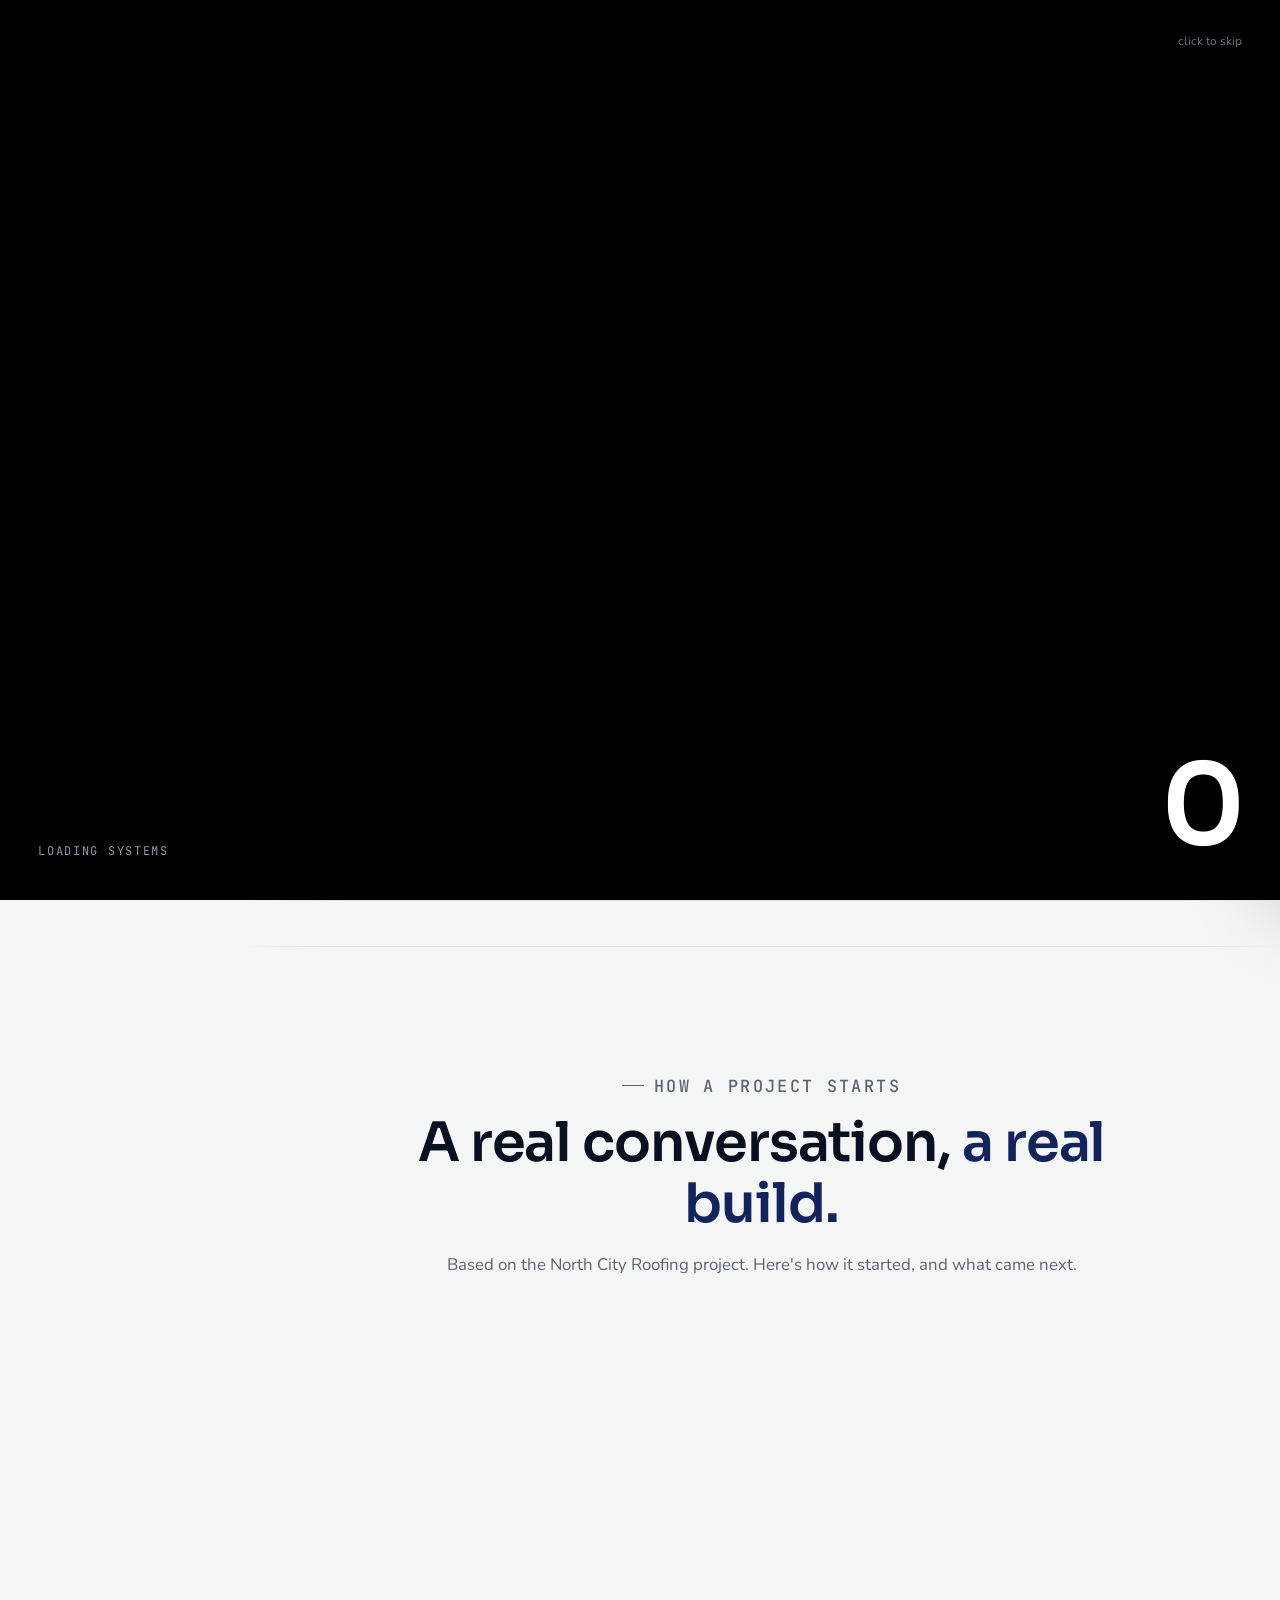
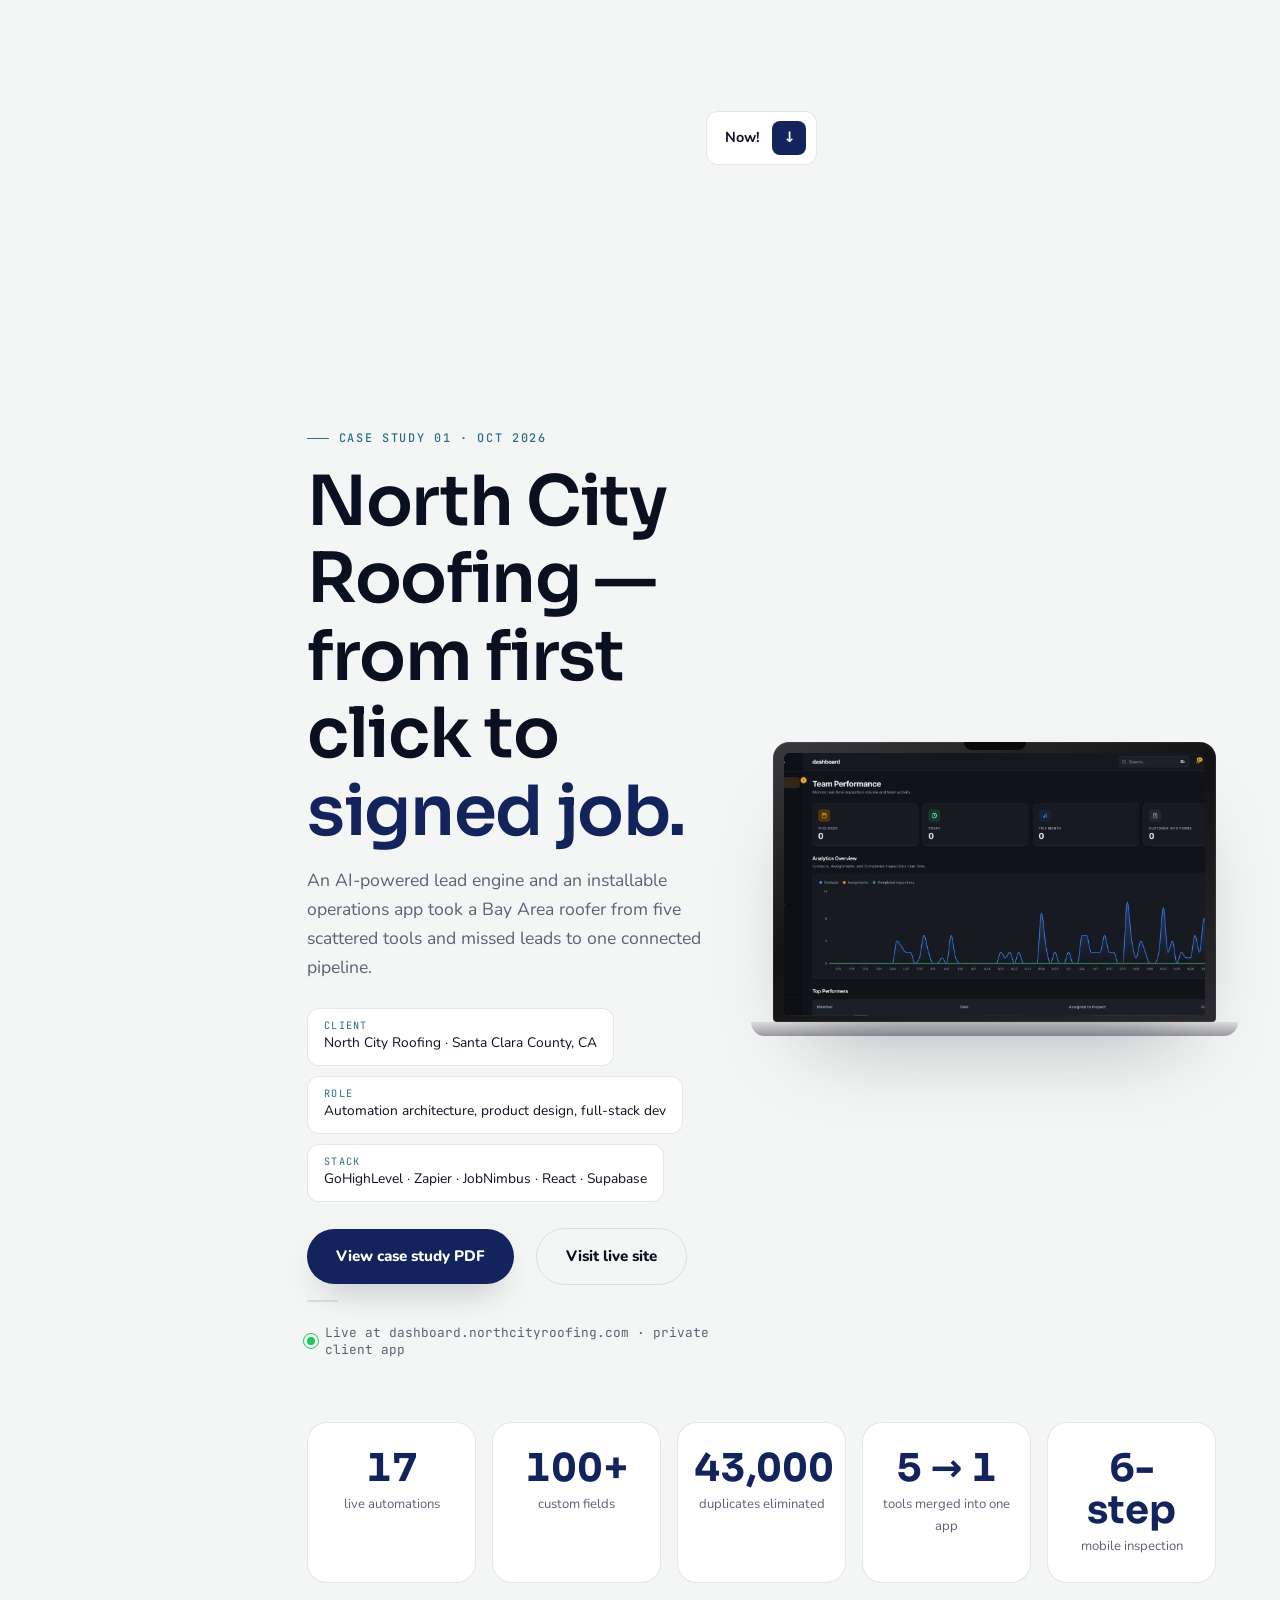
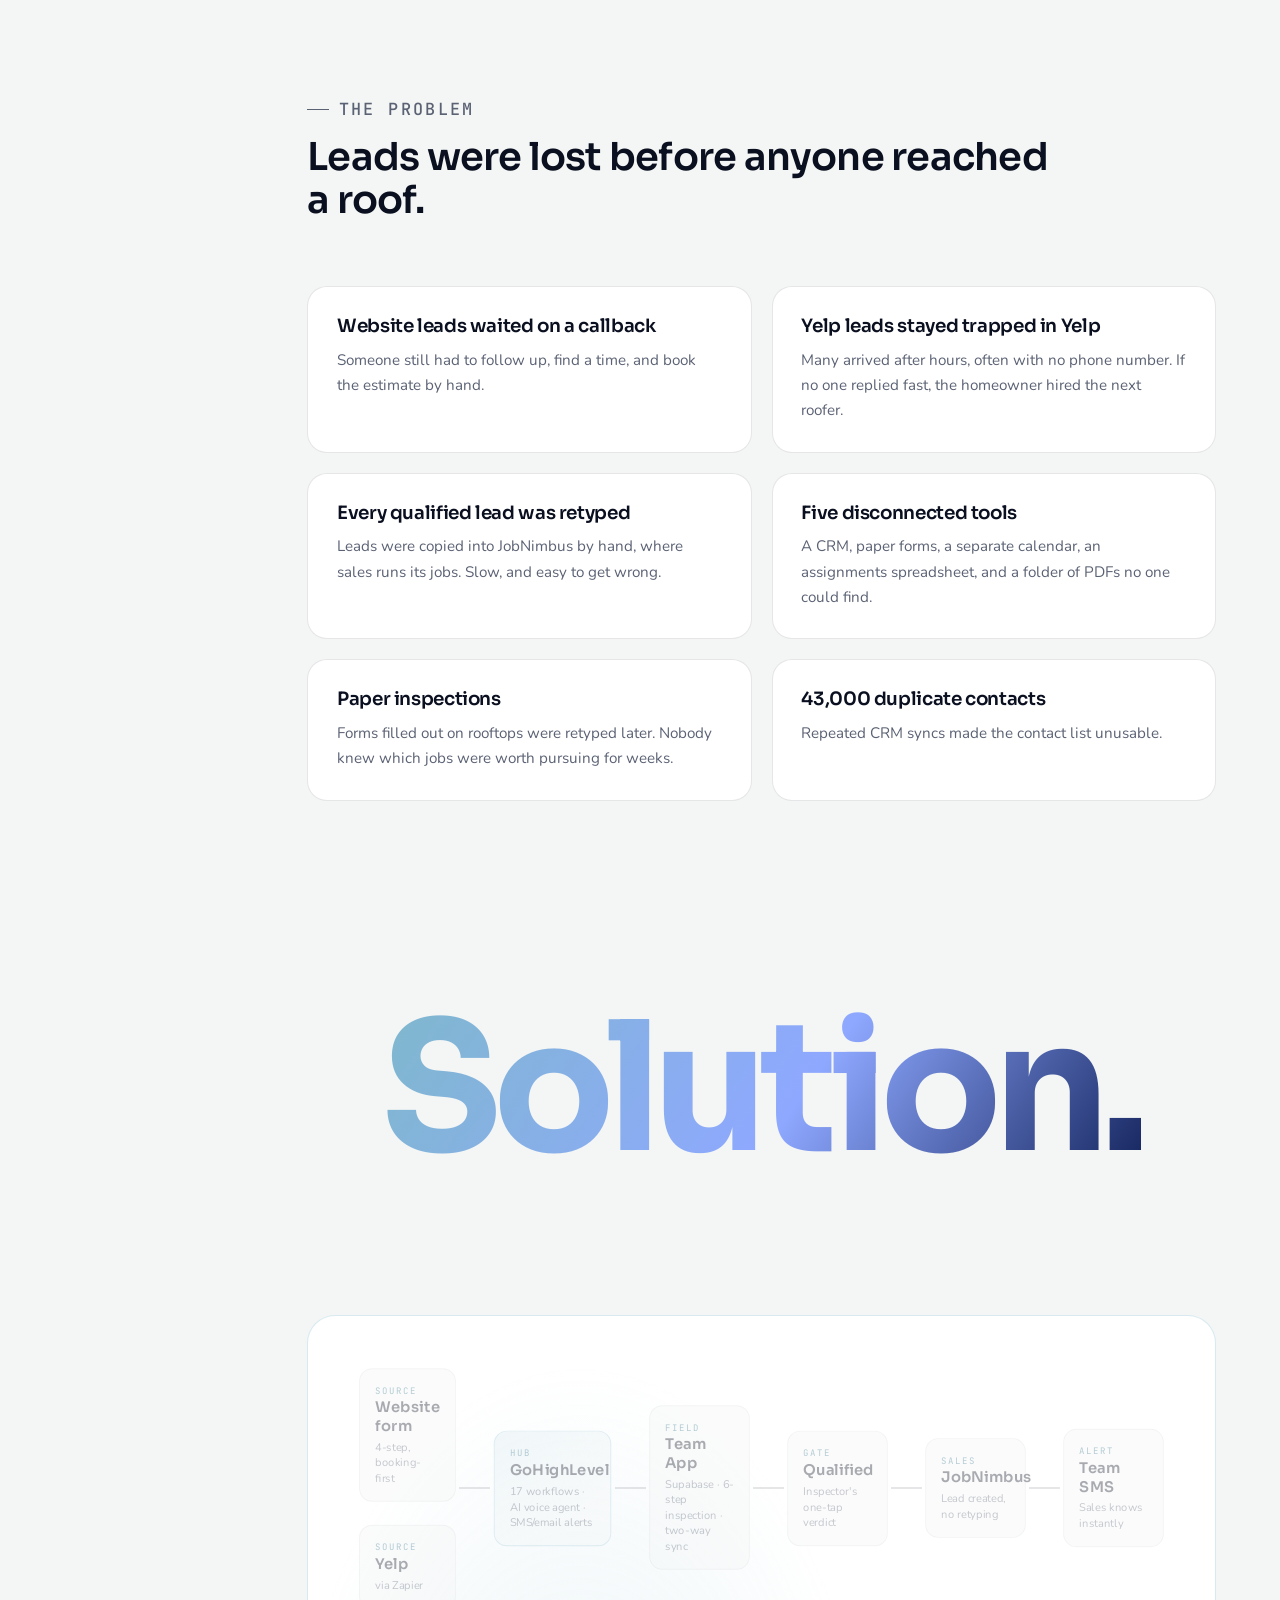
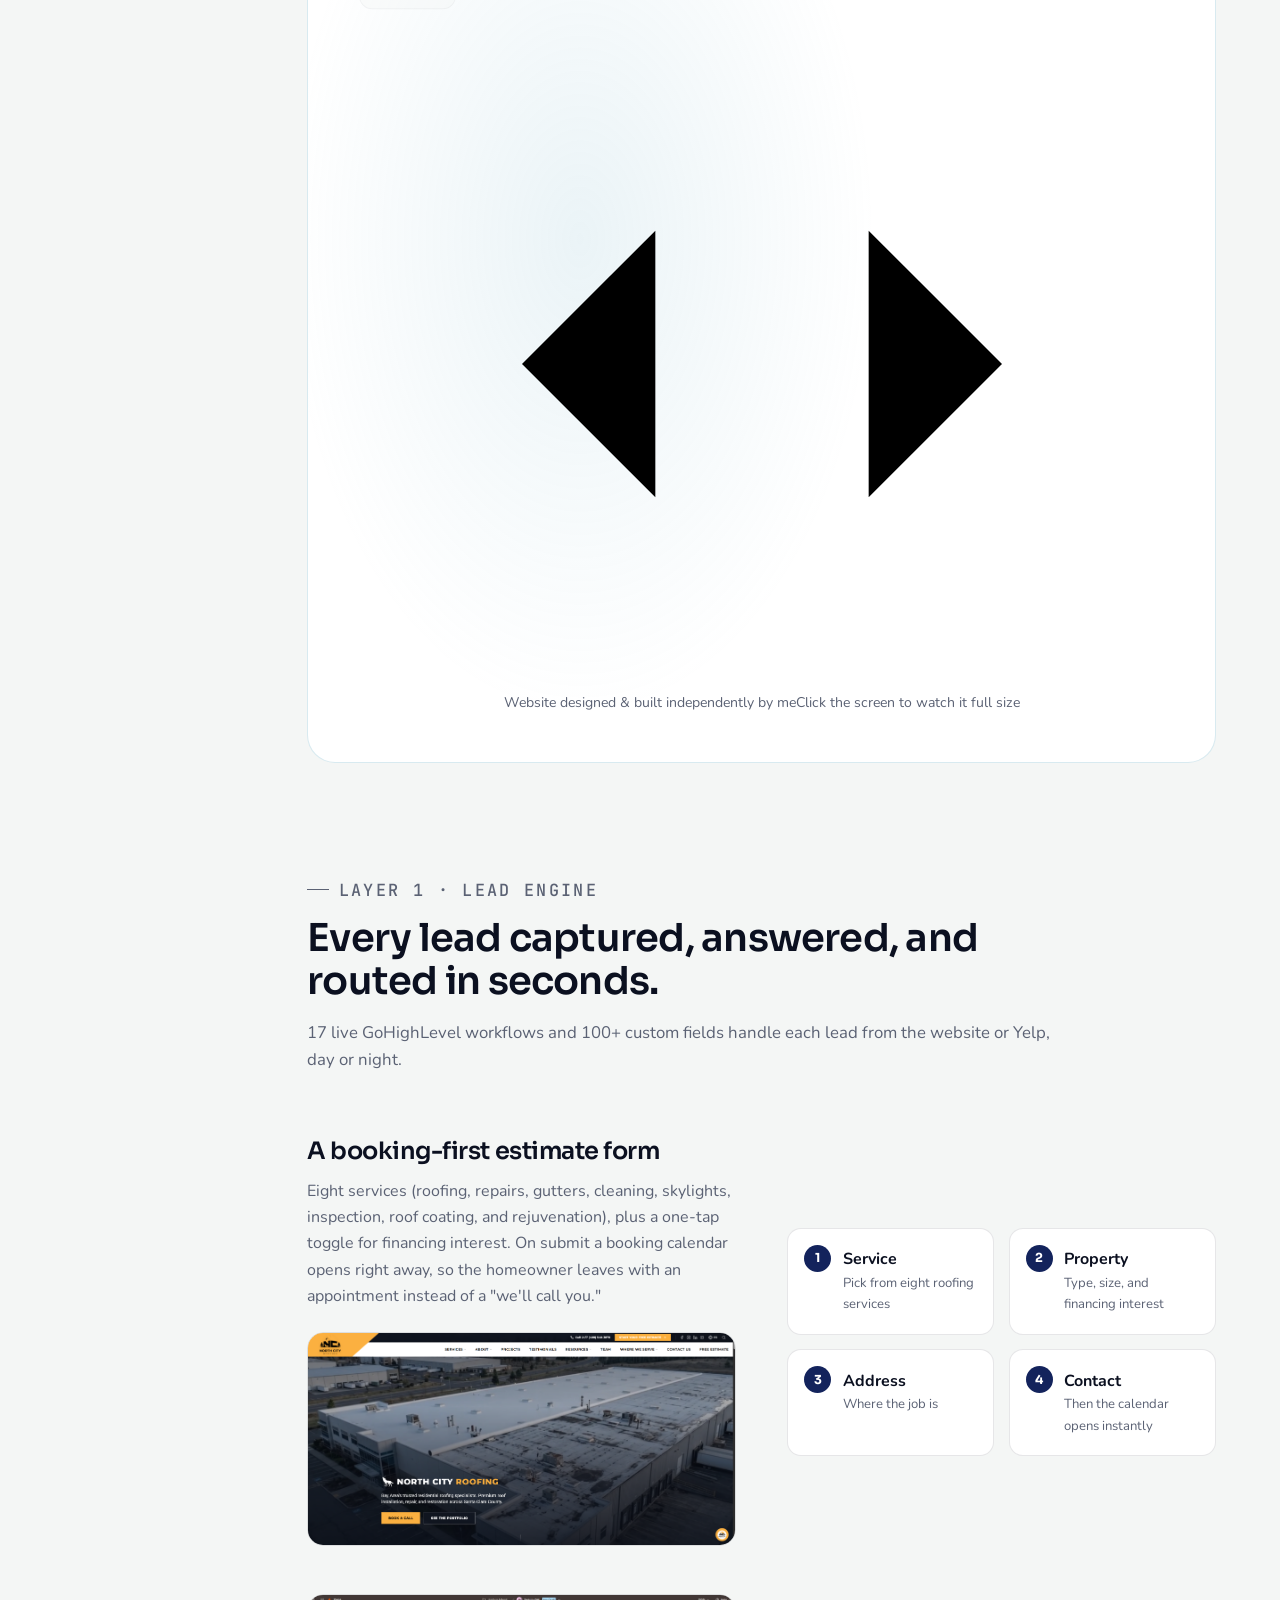
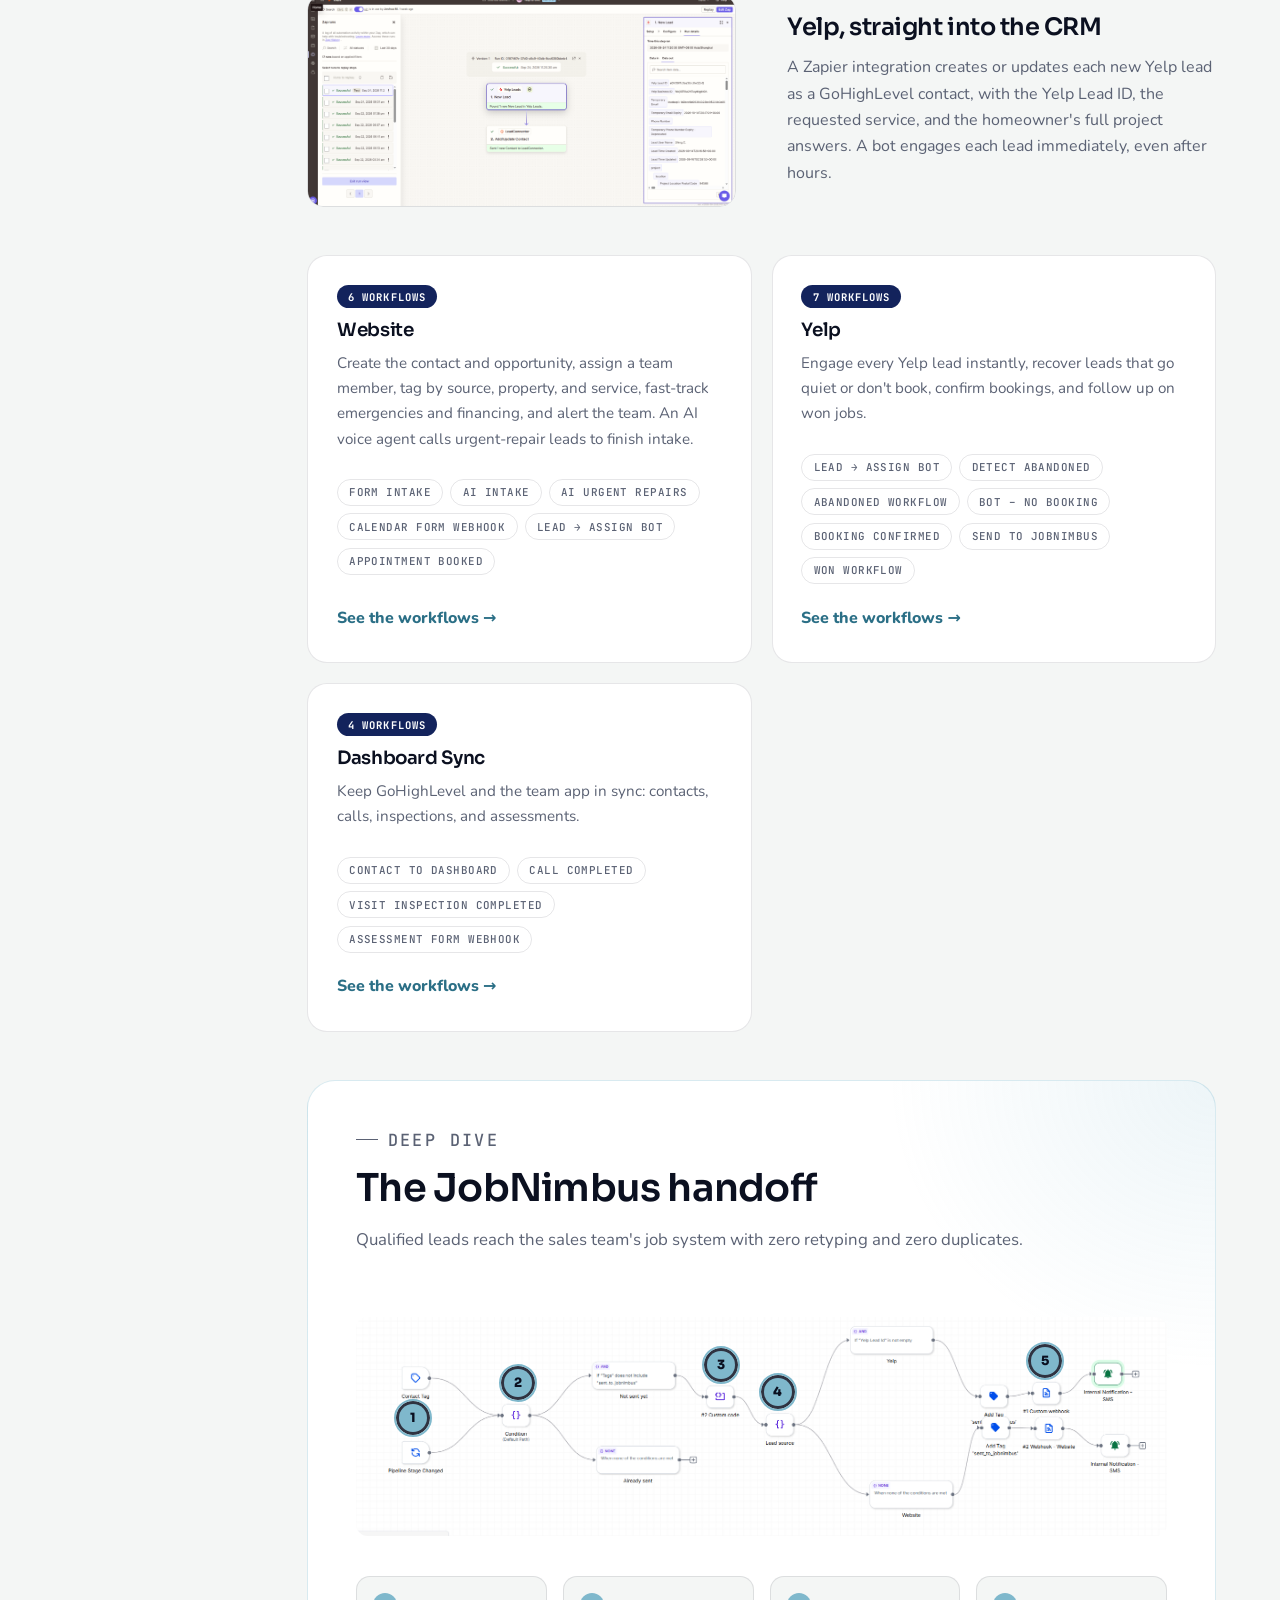
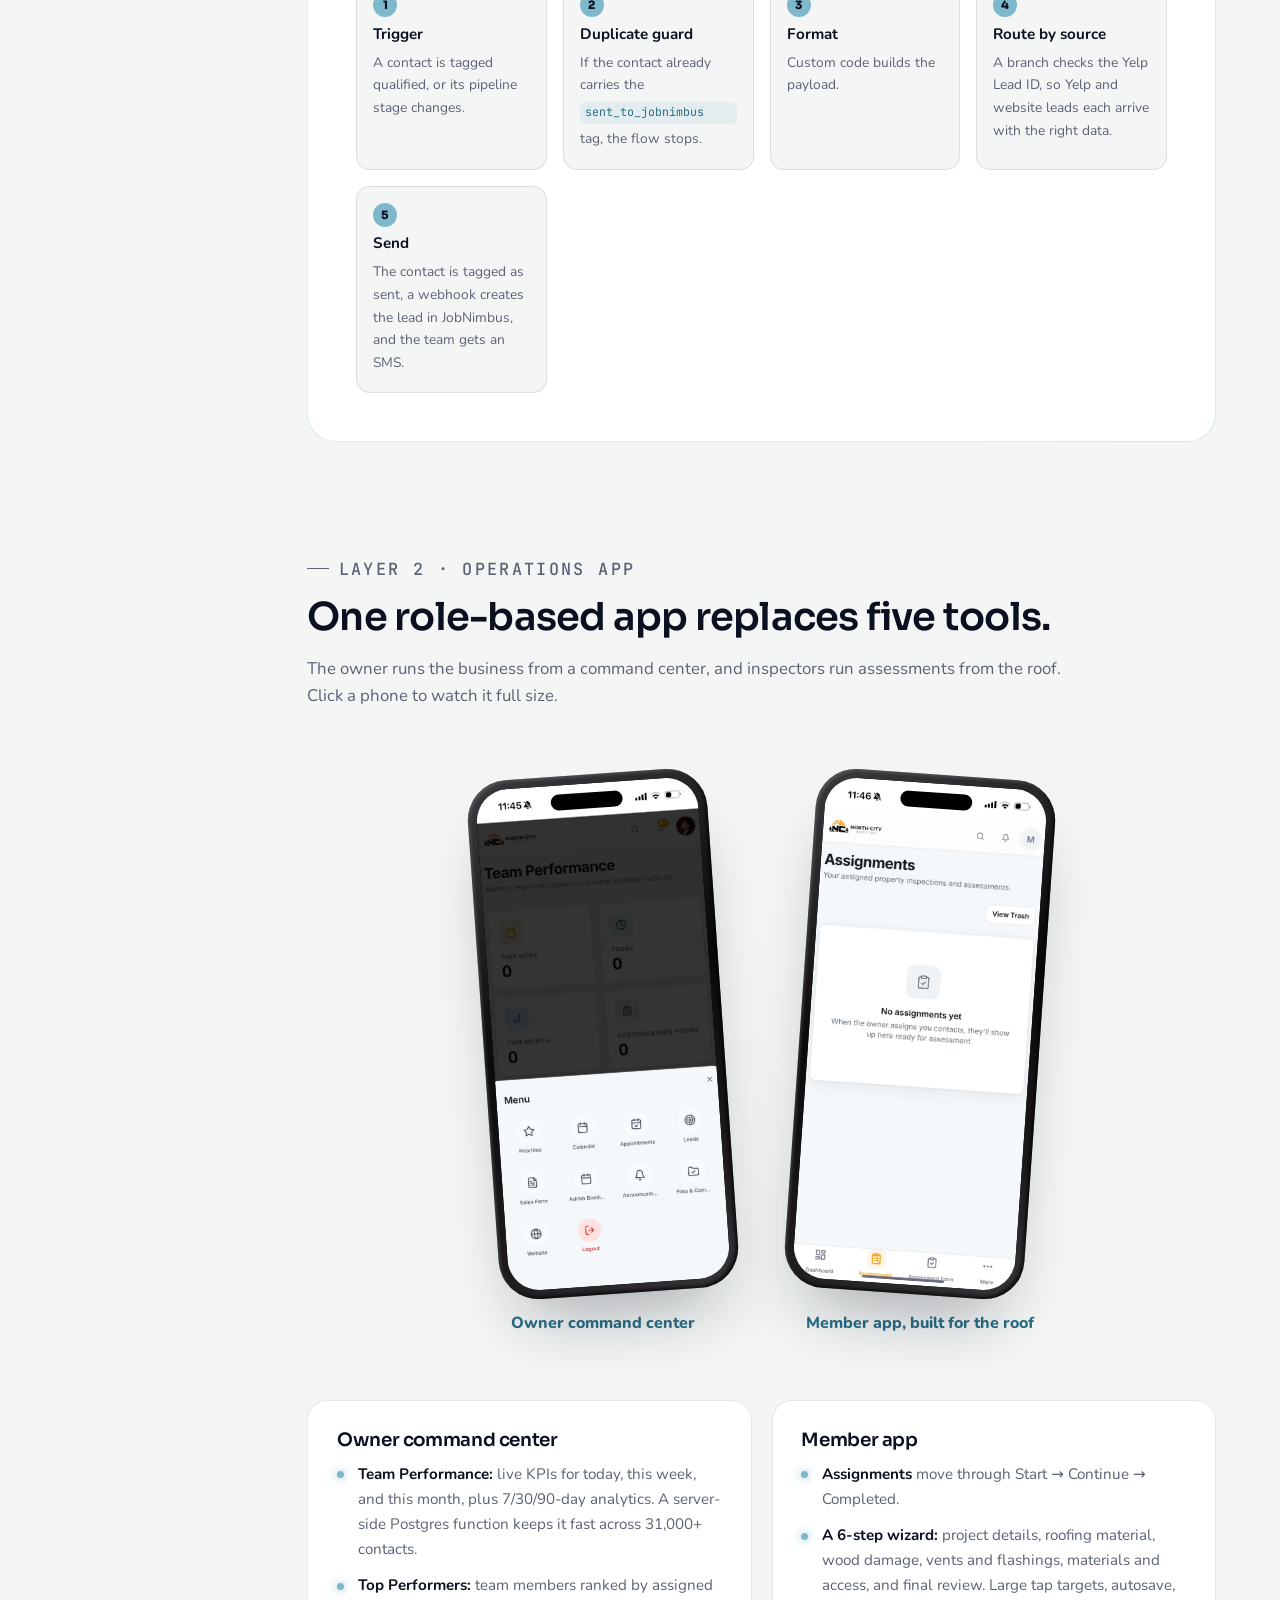
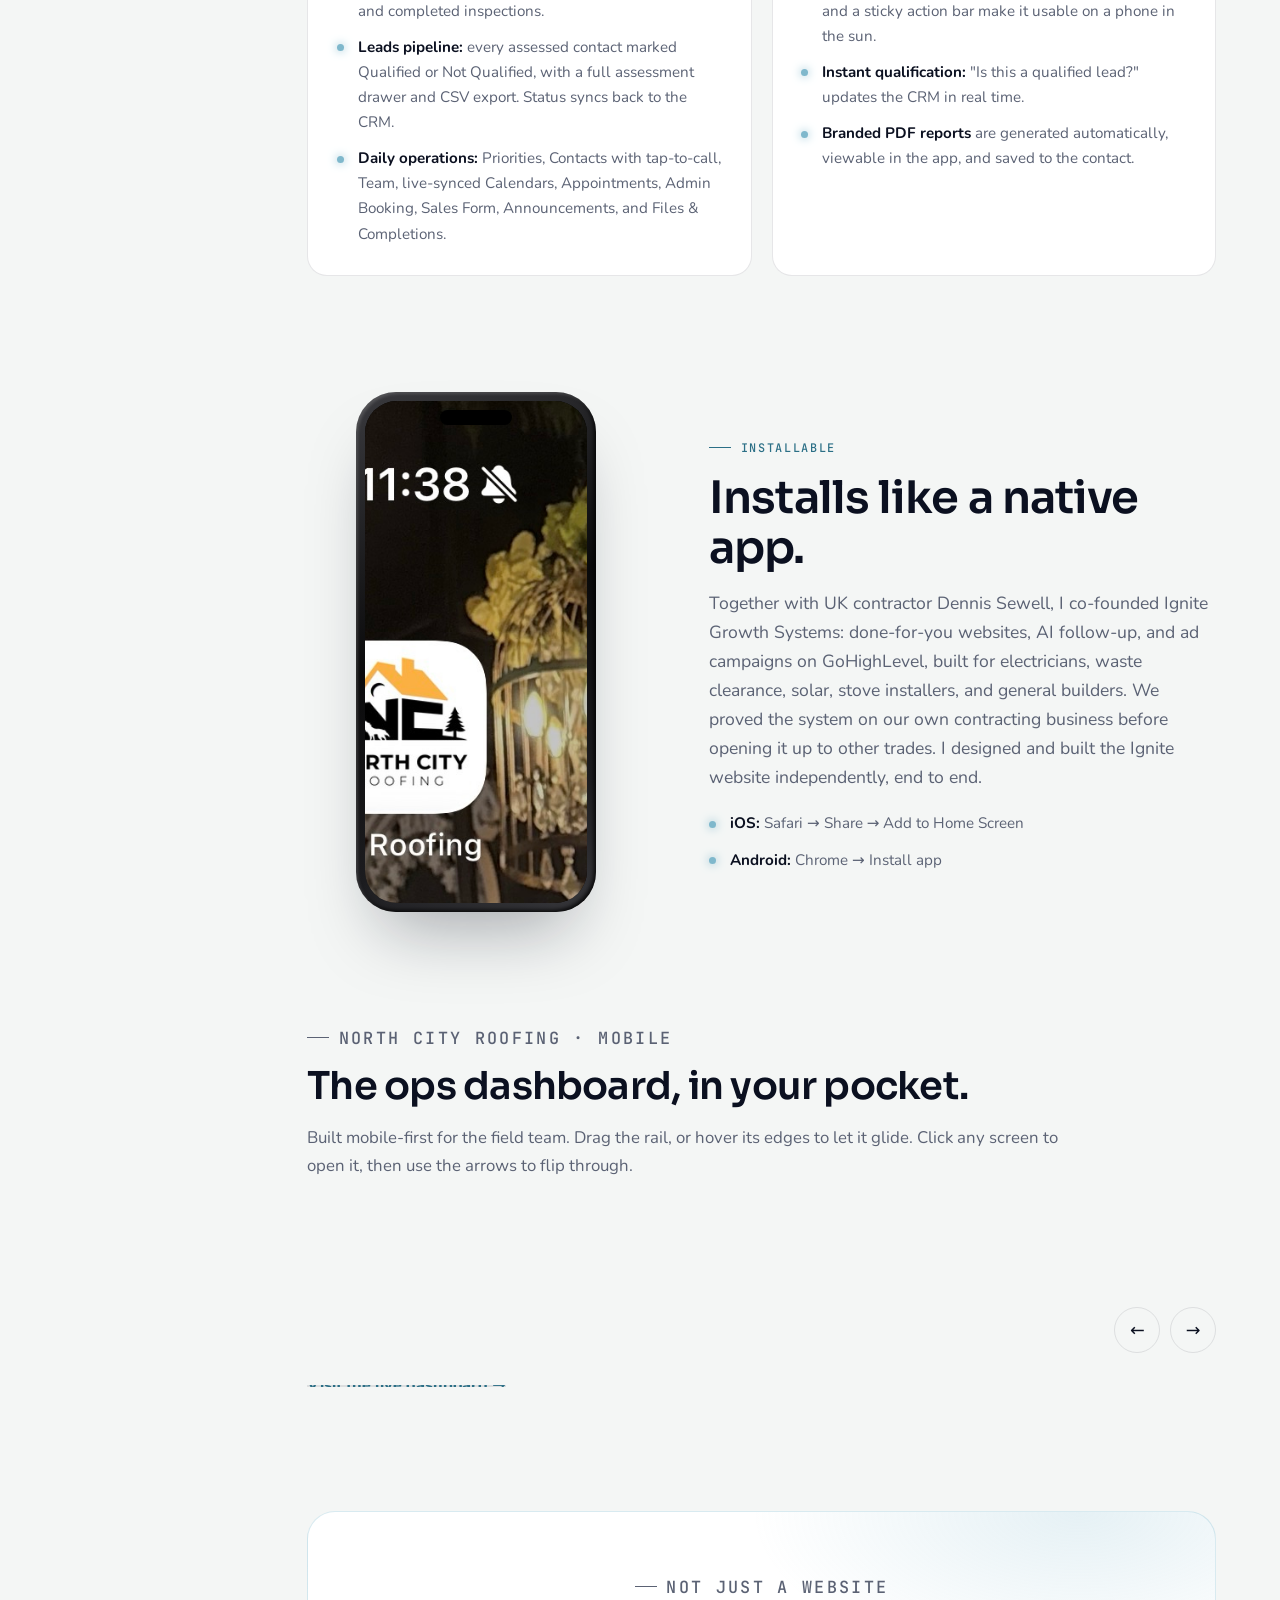
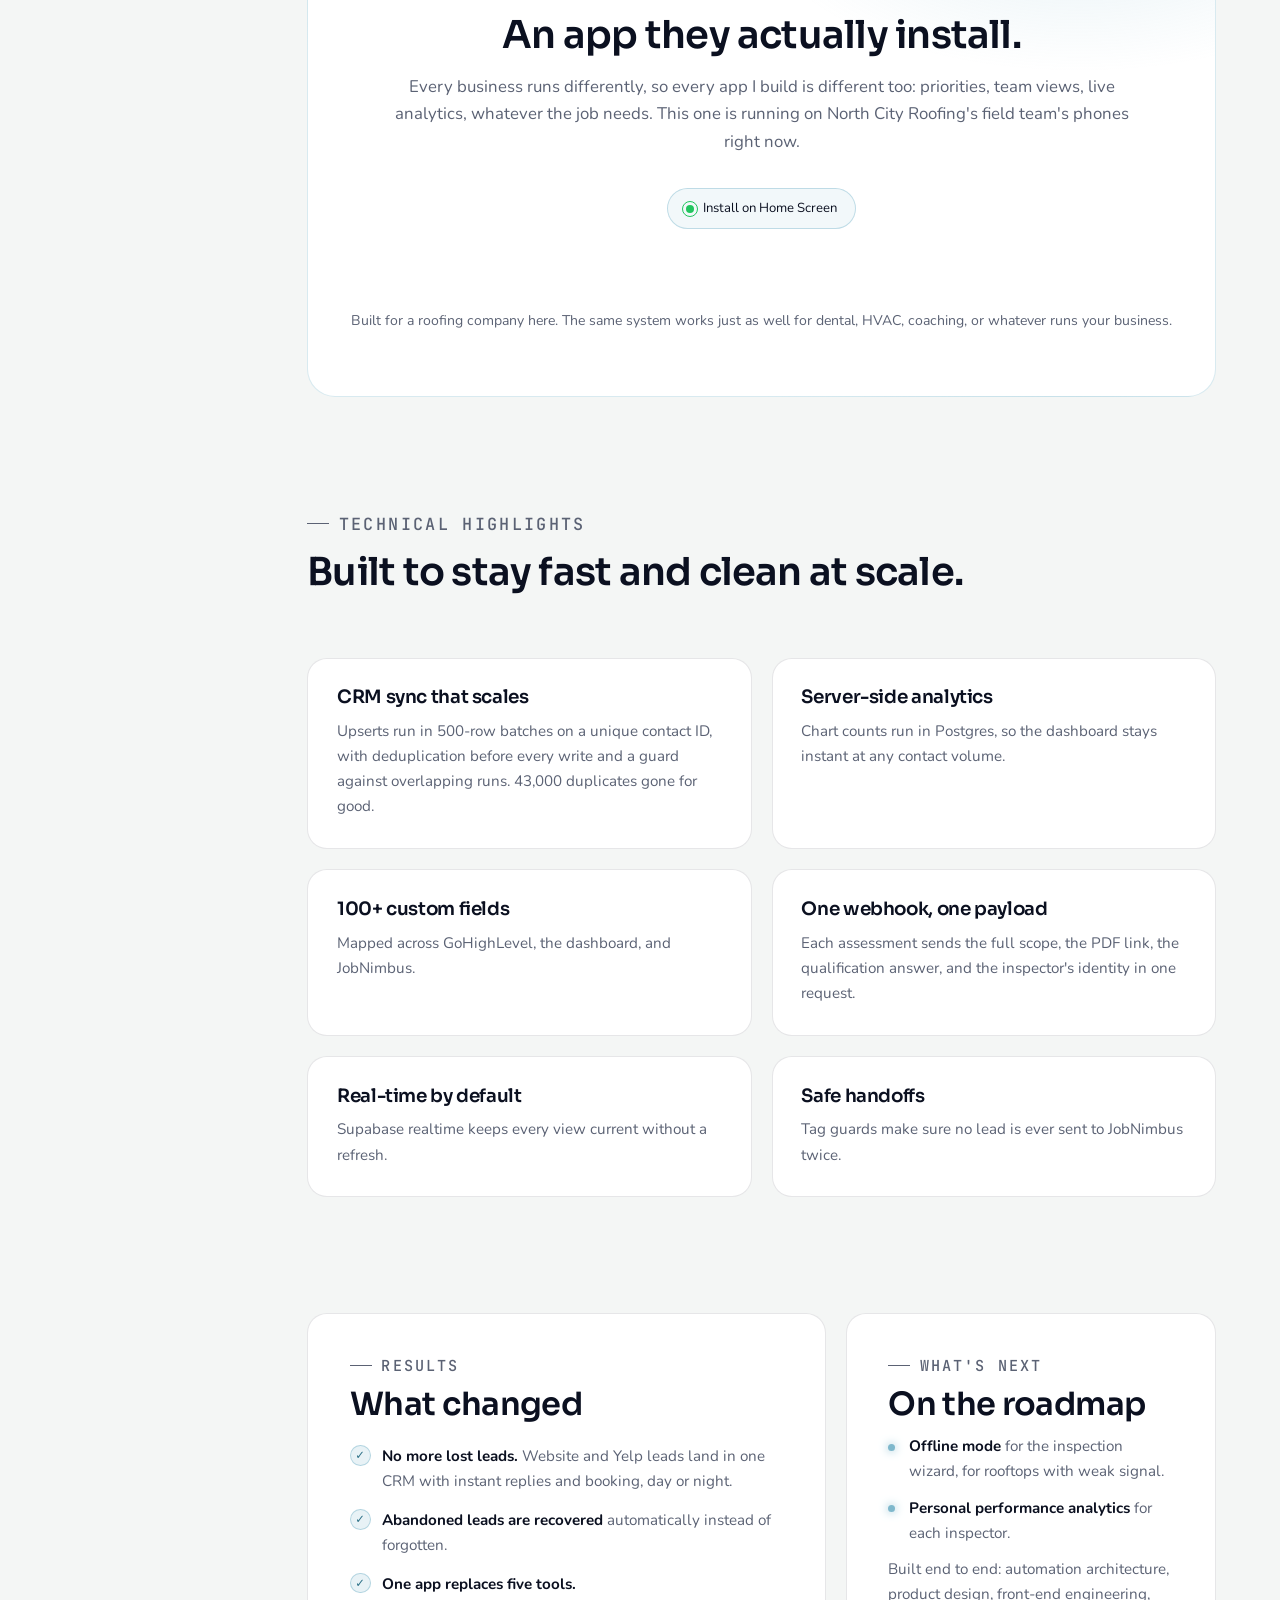
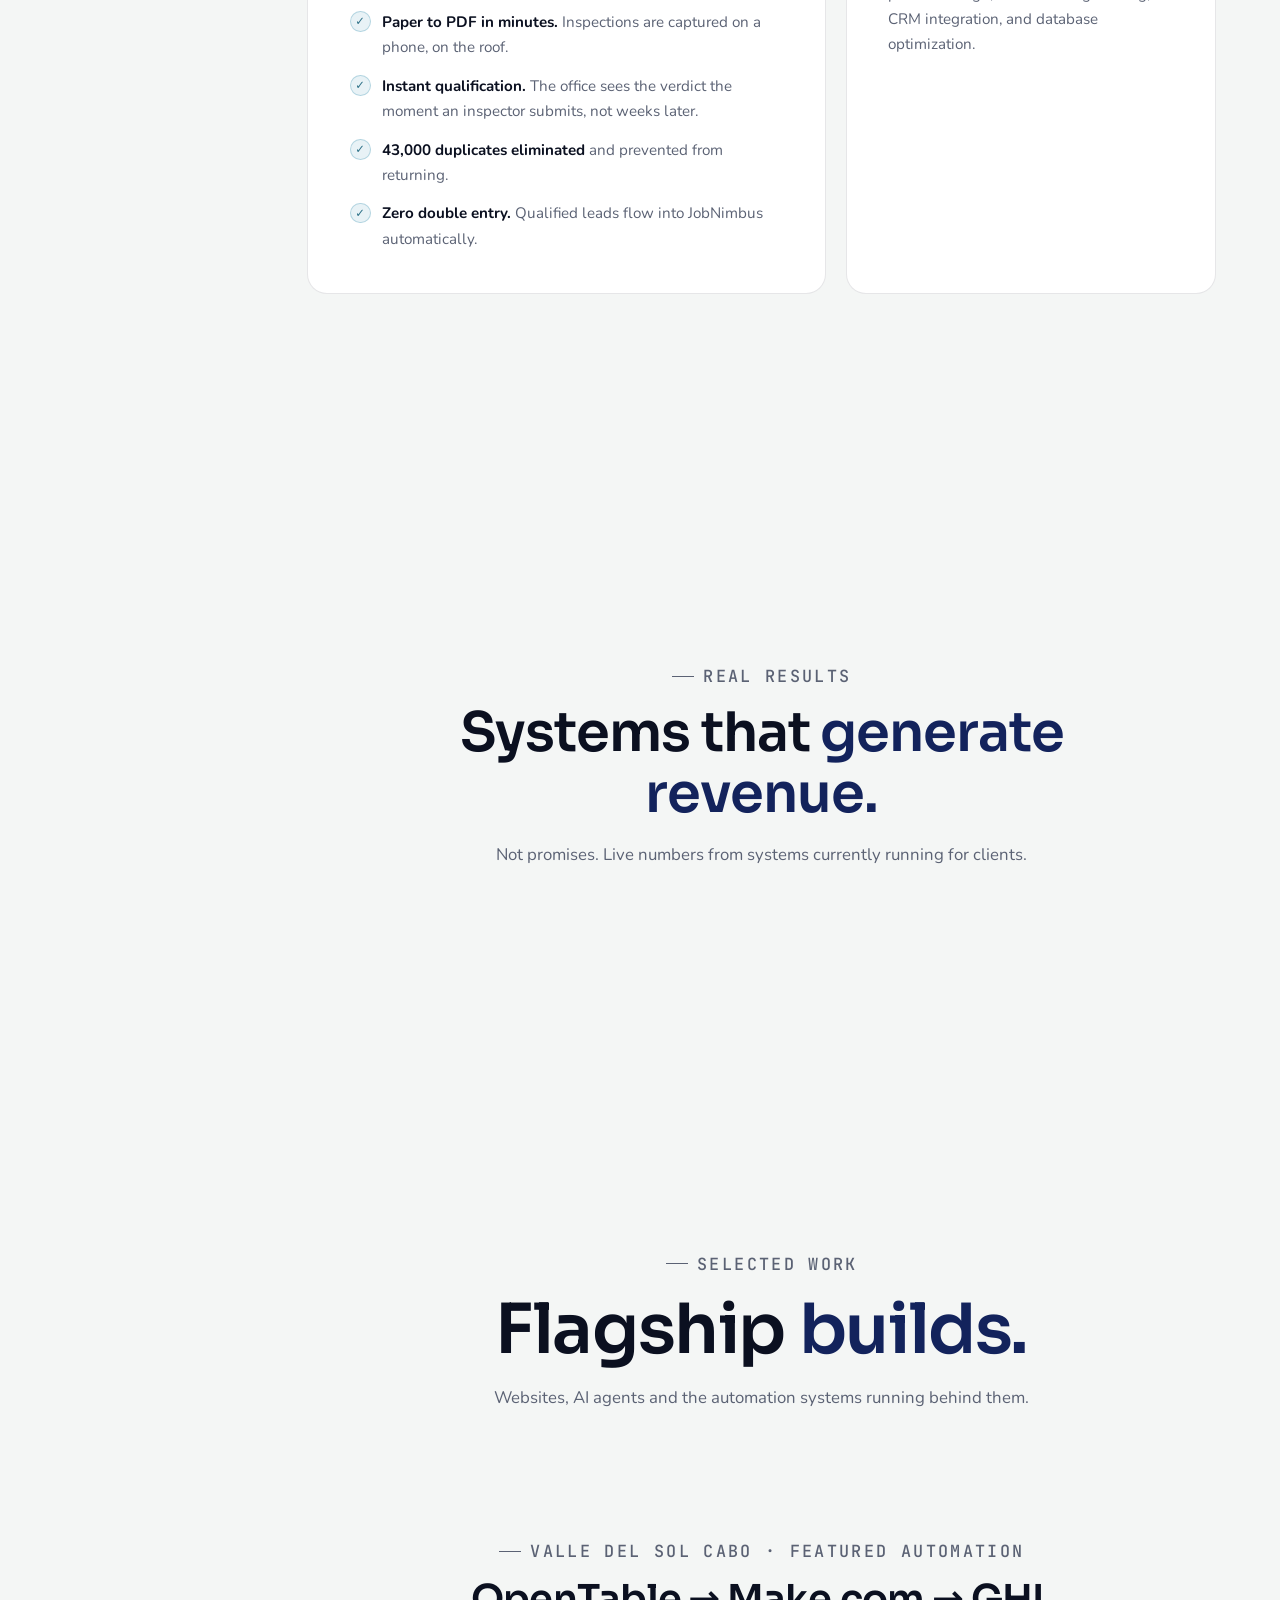
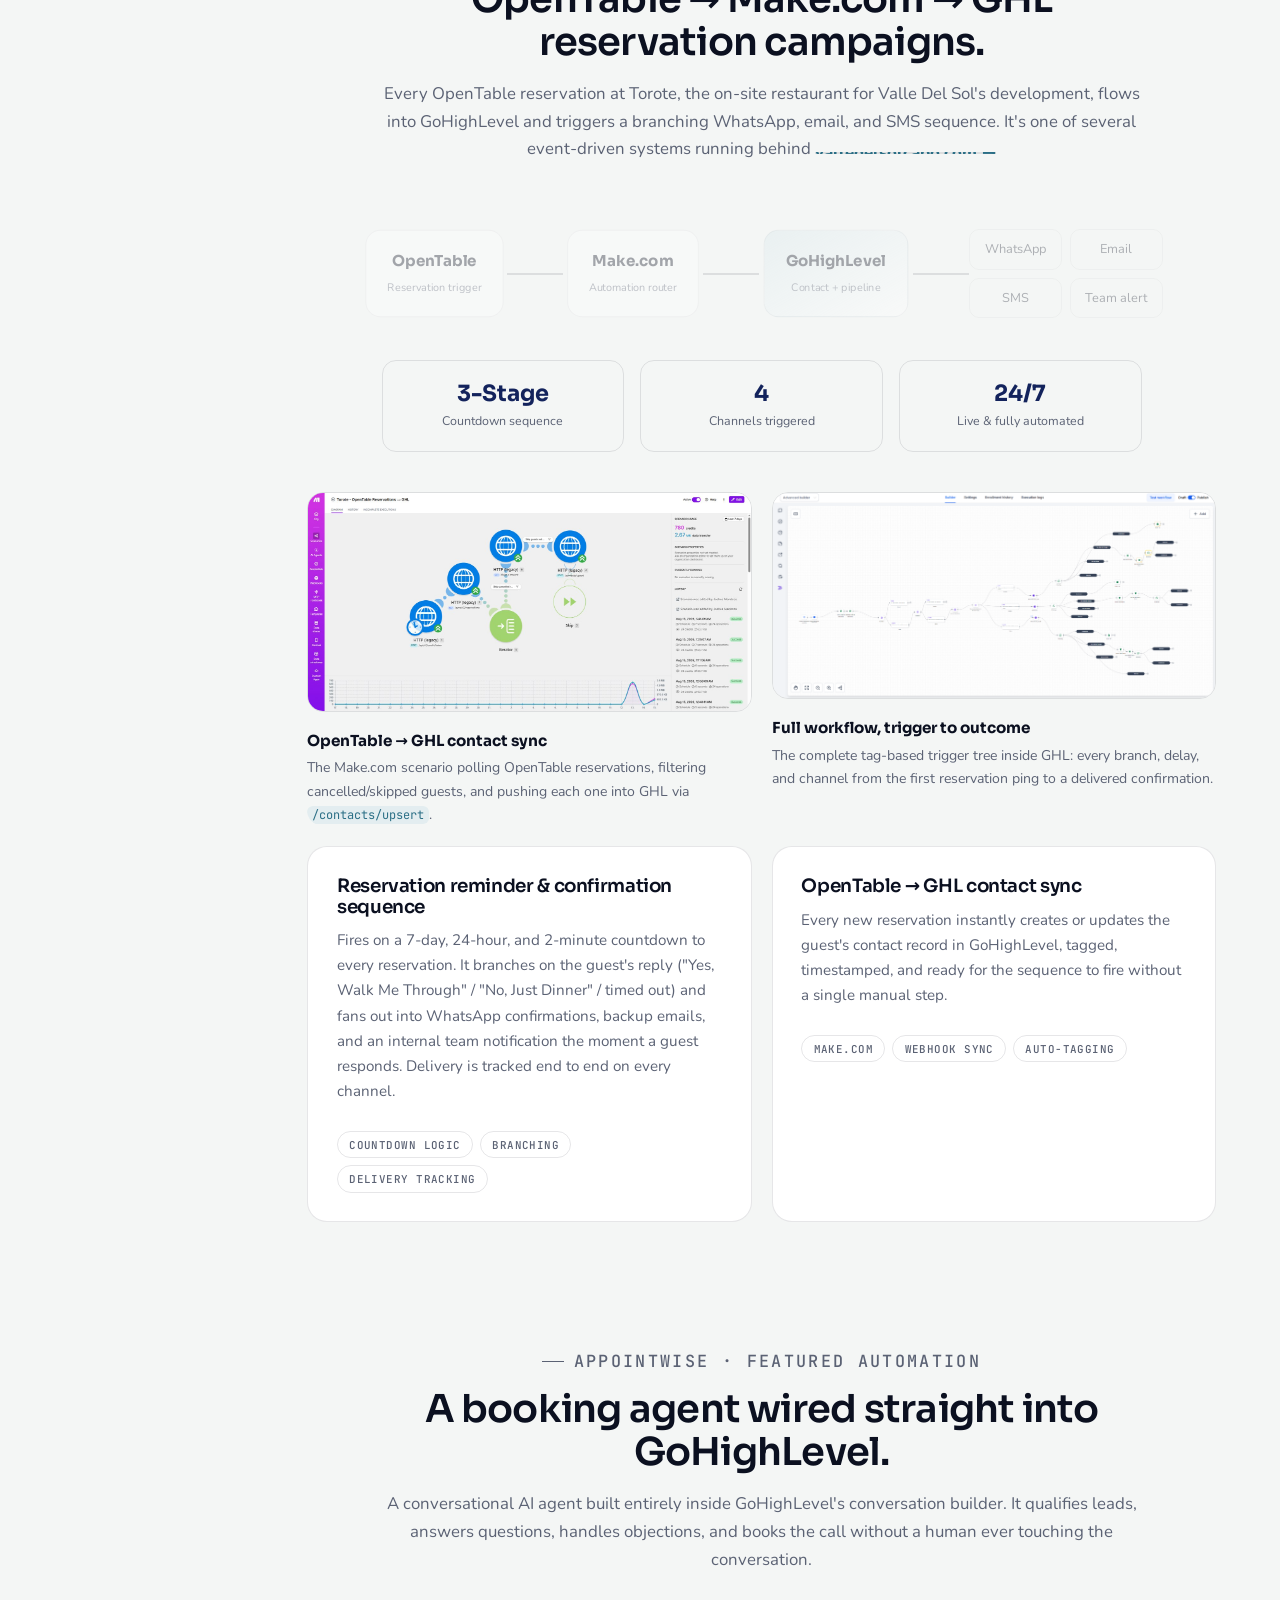
==== commit 47496f92: "Update index.html" ====
--- a/index.html
+++ b/index.html
@@ -223,7 +223,7 @@
         <i class="link"></i>
         <div class="node"><small>Alert</small><strong>Team SMS</strong><span>Sales knows instantly</span></div>
       </div>
-      <figcaption>Website and Yelp leads flow into GoHighLevel, which syncs both ways with the team app. Qualified inspections go to JobNimbus, and the team gets an SMS alert.</figcaption>
+              <figcaption><span class="ignite-credit"><svg viewBox="0 0 24 24" aria-hidden="true"><path d="M8 7l-5 5 5 5M16 7l5 5-5 5"/></svg>Website designed &amp; built independently by me</span>Click the screen to watch it full size</figcaption>
     </figure>
 
     <div class="block" data-narrate="Every lead answered|in *seconds*.">
@@ -296,7 +296,7 @@
       <div class="pwa-visual rv" id="pwa"><div class="phone"><img src="./assets/case-studies/north-city-roofing/ncr-pwa-icon.webp" alt="The NC Roofing app icon on an iPhone home screen" loading="lazy"><span class="a2hs"><b>Add to Home Screen</b></span></div></div>
       <div>
         <p class="kicker">Installable</p><h3 class="split">Installs like a native app.</h3>
-        <p class="lead">The dashboard is an installable web app on iOS and Android, with its own branded icon. It opens full screen and needs no app store or update queue.</p>
+        <p class="lead">Together with UK contractor Dennis Sewell, I co-founded Ignite Growth Systems: done-for-you websites, AI follow-up, and ad campaigns on GoHighLevel, built for electricians, waste clearance, solar, stove installers, and general builders. We proved the system on our own contracting business before opening it up to other trades. I designed and built the Ignite website independently, end to end.</p>
         <ul class="ticks"><li><strong>iOS:</strong> Safari → Share → Add to Home Screen</li><li><strong>Android:</strong> Chrome → Install app</li></ul>
       </div>
     </div>
@@ -401,8 +401,8 @@
       <div class="split-row">
         <figure class="orbit-phone" data-lb="./videos/phone-demo.mp4" data-lb-cap="Automated Google reviews + missed call text back" data-cursor="Play"><span class="ring r1"></span><span class="ring r2"></span><div class="phone floaty"><video data-src="./videos/phone-demo.mp4" muted loop playsinline preload="none"></video></div></figure>
         <div class="stack">
-          <div class="card rv"><h4>⭐ Automated Google reviews</h4><p>The moment a job is marked complete, the customer gets a text asking for a review, with a direct link straight to the Google listing. No app required.</p></div>
-          <div class="card rv"><h4>📞 Missed call text back</h4><p>Miss a call and the caller instantly gets a text back, so no lead ever goes cold just because nobody picked up in time.</p></div>
+          <div class="card rv"><h4 class="icon-h"><span class="ic star" aria-hidden="true"><svg viewBox="0 0 24 24"><path d="M12 3l2.7 5.6 6.1.9-4.4 4.3 1 6.1L12 17l-5.4 2.9 1-6.1-4.4-4.3 6.1-.9z"/></svg></span>Automated Google reviews</h4><p>The moment a job is marked complete, the customer gets a text asking for a review, with a direct link straight to the Google listing. No app required.</p></div>
+          <div class="card rv"><h4 class="icon-h"><span class="ic call" aria-hidden="true"><svg viewBox="0 0 24 24"><path d="M6.6 10.8c1.4 2.8 3.8 5.2 6.6 6.6l2.2-2.2c.3-.3.7-.4 1.1-.2 1.2.4 2.5.6 3.8.6.6 0 1 .4 1 1V20c0 .6-.4 1-1 1C10.5 21 3 13.5 3 4c0-.6.4-1 1-1h3.5c.6 0 1 .4 1 1 0 1.3.2 2.6.6 3.8.1.4 0 .8-.2 1.1L6.6 10.8Z"/><path d="M15.5 3.5l5 5M20.5 3.5l-5 5"/></svg></span>Missed call text back</h4><p>Miss a call and the caller instantly gets a text back, so no lead ever goes cold just because nobody picked up in time.</p></div>
           <button class="btn btn-solid mag" data-hire>Get this running on my business</button>
         </div>
       </div>
@@ -587,6 +587,33 @@
         </figure>
       </div>
     </div>
+        <div class="ignite-card">
+      <figure class="ignite-shot" data-lb="./New%20videos/ignite-website.mp4" data-lb-cap="Ignite — igniteagency.xyz" data-cursor="Play">
+        <div class="browser">
+          <div class="browser-bar"><i></i><i></i><i></i><em>igniteagency.xyz</em></div>
+          <div class="browser-screen"><video data-src="./New%20videos/ignite-website.mp4" poster="./images/igniteagency.png" muted loop playsinline preload="none"></video></div>
+        </div>
+        <figcaption>Live site · click to watch full size</figcaption>
+      </figure>
+      <div class="ignite-copy">
+        <div class="ignite-top">
+          <img class="ignite-logo" src="https://igniteagency.xyz/images/ignite-logo-white.png" alt="Ignite">
+          <span class="ignite-flag"><span class="dot"></span>Co-founder · UK partnership</span>
+        </div>
+        <h3 class="split">Founding partner of <em>Ignite</em>, in the UK.</h3>
+        <p class="lead">Together with UK contractor Dennis Sewell, I co-founded Ignite Growth Systems: done-for-you websites, AI follow-up, and ad campaigns on GoHighLevel, built for electricians, waste clearance, solar, stove installers, and general builders. We proved the system on our own contracting business before opening it up to other trades.</p>
+        <ul class="ignite-stats">
+          <li><strong>1–3 days</strong><span>To go live</span></li>
+          <li><strong>3 trades</strong><span>Max per postcode area</span></li>
+          <li><strong>121</strong><span>UK postcode areas</span></li>
+        </ul>
+        <ul class="tags"><li>Electricians</li><li>Waste clearance</li><li>Solar</li><li>Stove installers</li><li>General builders</li></ul>
+        <div class="actions">
+          <a class="btn btn-solid mag" href="https://igniteagency.xyz/" target="_blank" rel="noopener">Visit igniteagency.xyz →</a>
+          <a class="link" href="https://igniteagency.xyz/territories.html" target="_blank" rel="noopener">Check UK territories →</a>
+        </div>
+      </div>
+    </div>
   </section>
   <!-- ============ ABOUT ============ -->
   <section class="sec about" id="about" data-group="about" data-narrate="And finally,|who *I am*.">
@@ -629,6 +656,7 @@
         <a href="./htmls/privacy-policy.html">Privacy policy</a>
         <a href="https://docs.google.com/document/d/1_9f7_35_VIZ7tW7r9_ZqNNBKtGsROb4l/edit?usp=drive_link&ouid=113330667437187831590&rtpof=true&sd=true" target="_blank" rel="noopener">Resume</a>
                 <a href="https://ainex.digital/" target="_blank" rel="noopener">ainex.digital</a>
+                        <a href="https://igniteagency.xyz/" target="_blank" rel="noopener">Ignite (UK)</a>
       </span>
     </div>
     <p class="footer-note">Web design from Antipolo, Rizal, PH · Psst… type “hire” anywhere.</p>
--- a/site.css
+++ b/site.css
@@ -783,10 +783,57 @@
   .chapter-num{display:block;font-size:3.4rem}
   .chapter-media{padding-top:2.2rem}
 }
-/* Logo reveal: lift the X and melt the video's hard edges into the frame */
-#media .media:first-child .media-frame{background:radial-gradient(circle at 50% 42%,#18202a,#000 72%)}
+/* Logo reveal: pull the X up into the center of the square frame */
+#media .media:first-child .media-frame{
+  --reveal-shift:-24%;   /* more negative = X moves higher */
+  --reveal-zoom:.82;     /* smaller = X gets smaller */
+  background:radial-gradient(circle at 50% 50%,#18202a,#000 72%);
+}
 #media .media:first-child video{
-  transform:scale(.86) translateY(-8%);
-  -webkit-mask-image:radial-gradient(ellipse 72% 70% at 50% 46%,#000 55%,transparent 100%);
-          mask-image:radial-gradient(ellipse 72% 70% at 50% 46%,#000 55%,transparent 100%);
-}+  object-fit:cover;
+  object-position:50% 100%;
+  transform-origin:50% 100%;
+  transform:translateY(var(--reveal-shift)) scale(var(--reveal-zoom));
+  -webkit-mask-image:radial-gradient(ellipse 75% 65% at 50% 70%,#000 50%,transparent 100%);
+          mask-image:radial-gradient(ellipse 75% 65% at 50% 70%,#000 50%,transparent 100%);
+}
+/* ---------- back to top ---------- */
+.to-top{position:fixed;right:2rem;bottom:2rem;z-index:44;width:52px;height:52px;border-radius:50%;display:grid;place-items:center;background:var(--primary);color:var(--on-primary);box-shadow:0 18px 40px -16px var(--shadow);opacity:0;visibility:hidden;transform:translateY(16px) scale(.9);transition:opacity .4s var(--ease),transform .4s var(--ease),visibility .4s,background-color .9s,color .9s,box-shadow .3s}
+.to-top.is-on{opacity:1;visibility:visible;transform:none}
+.to-top:hover{box-shadow:0 0 0 4px rgba(127,184,204,.35)}
+.to-top-arrow{width:20px;height:20px;fill:none;stroke:currentColor;stroke-width:2;stroke-linecap:round;stroke-linejoin:round;transition:transform .3s var(--ease)}
+.to-top:hover .to-top-arrow{transform:translateY(-3px)}
+.to-top-ring{position:absolute;inset:0;width:100%;height:100%;transform:rotate(-90deg)}
+.to-top-ring circle{fill:none;stroke:var(--accent);stroke-width:2;stroke-linecap:round;stroke-dasharray:138.2;stroke-dashoffset:calc(138.2 * (1 - var(--p,0)))}
+@media (max-width:1024px){.to-top{right:1rem;bottom:5.5rem;width:46px;height:46px}}
+video.loader-logo{
+  width:clamp(280px,46vw,640px);height:auto;animation:none;
+  -webkit-mask-image:radial-gradient(ellipse 60% 60% at 50% 50%,#000 55%,transparent 100%);
+          mask-image:radial-gradient(ellipse 60% 60% at 50% 50%,#000 55%,transparent 100%);
+}
+/* ---------- ainex agency ---------- */
+.ainex-card{
+  --bg:#05060a;--card:#0c0e12;--ink:#f1f0ee;--muted:#a3a1a6;--line:rgba(255,255,255,.1);
+  --primary:#9fd0e2;--on-primary:#0b0c0e;--accent-ink:#7fb8cc;--shadow:rgba(0,0,0,.6);
+  position:relative;overflow:hidden;isolation:isolate;
+  display:grid;grid-template-columns:minmax(0,.95fr) minmax(0,1.05fr);gap:clamp(2rem,4vw,4rem);align-items:center;
+  padding:clamp(2rem,5vw,4.5rem);border-radius:28px;background:var(--bg);color:var(--ink);
+  border:1px solid rgba(127,184,204,.25);
+}
+.ainex-card::before{content:"";position:absolute;inset:-30%;z-index:-1;pointer-events:none;
+  background:radial-gradient(circle at 72% 45%,rgba(127,184,204,.22),transparent 45%),radial-gradient(circle at 10% 100%,rgba(142,168,255,.12),transparent 40%)}
+.ainex-copy h2{font-size:clamp(2rem,4vw,3.2rem);margin:1rem 0}
+.ainex-points{display:grid;gap:.9rem;margin-top:1.8rem}
+.ainex-points li{display:flex;flex-direction:column;font-size:.88rem;color:var(--muted);padding-left:1rem;border-left:2px solid rgba(127,184,204,.5)}
+.ainex-points strong{color:var(--ink);font-size:.98rem}
+.ainex-reels{display:flex;flex-direction:column;gap:1.4rem}
+.ainex-reel{margin:0;width:88%}
+.ainex-reel:nth-child(2){margin-left:auto}
+.ainex-screen{position:relative;aspect-ratio:16/9;border-radius:16px;overflow:hidden;background:#000;border:1px solid var(--line);transition:transform .6s var(--ease),border-color .4s,box-shadow .5s}
+.ainex-screen video{width:100%;height:100%;object-fit:cover;filter:contrast(1.15)}
+.ainex-reel:hover .ainex-screen{transform:translateY(-6px);border-color:rgba(127,184,204,.55);box-shadow:0 30px 60px -24px rgba(0,0,0,.8),0 0 40px 4px rgba(127,184,204,.22)}
+.ainex-reel figcaption{margin-top:.8rem;font-size:.85rem;color:var(--muted)}
+@media (max-width:1024px){
+  .ainex-card{grid-template-columns:minmax(0,1fr)}
+  .ainex-reel{width:100%}
+}
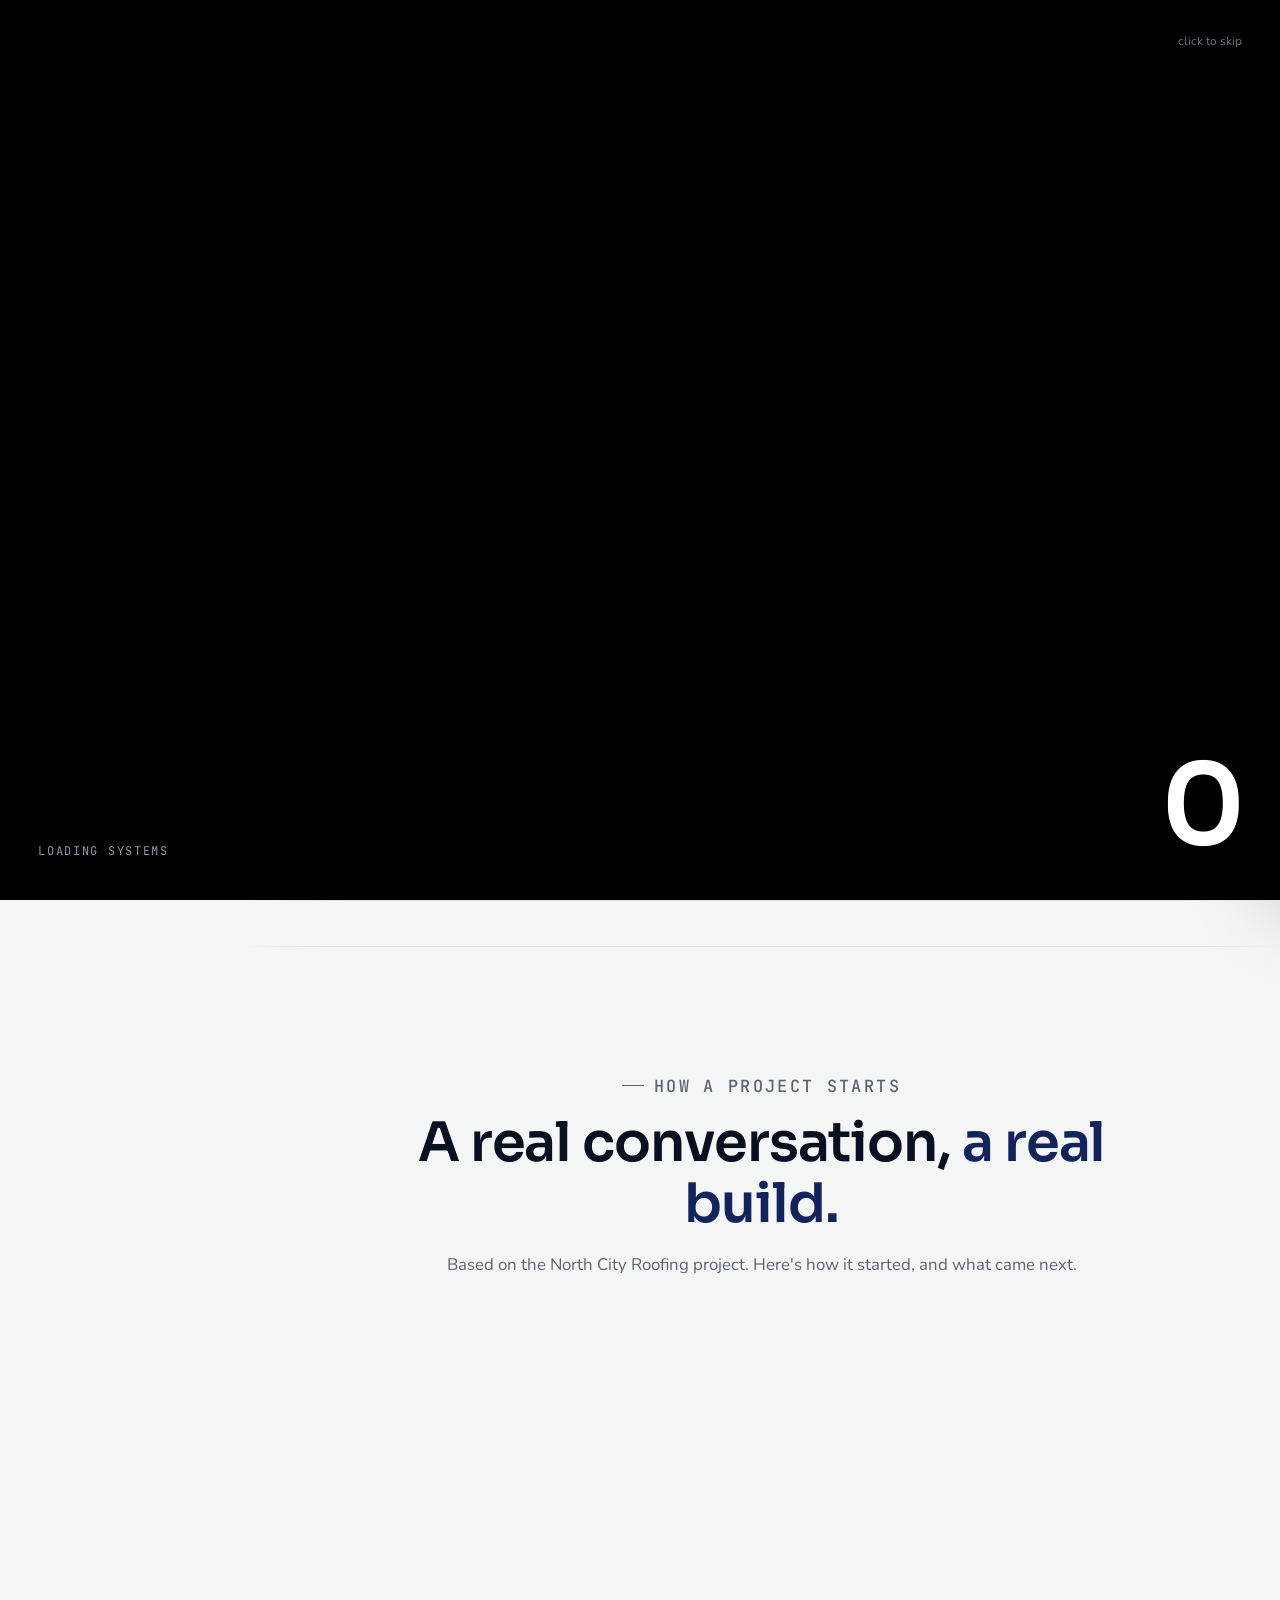
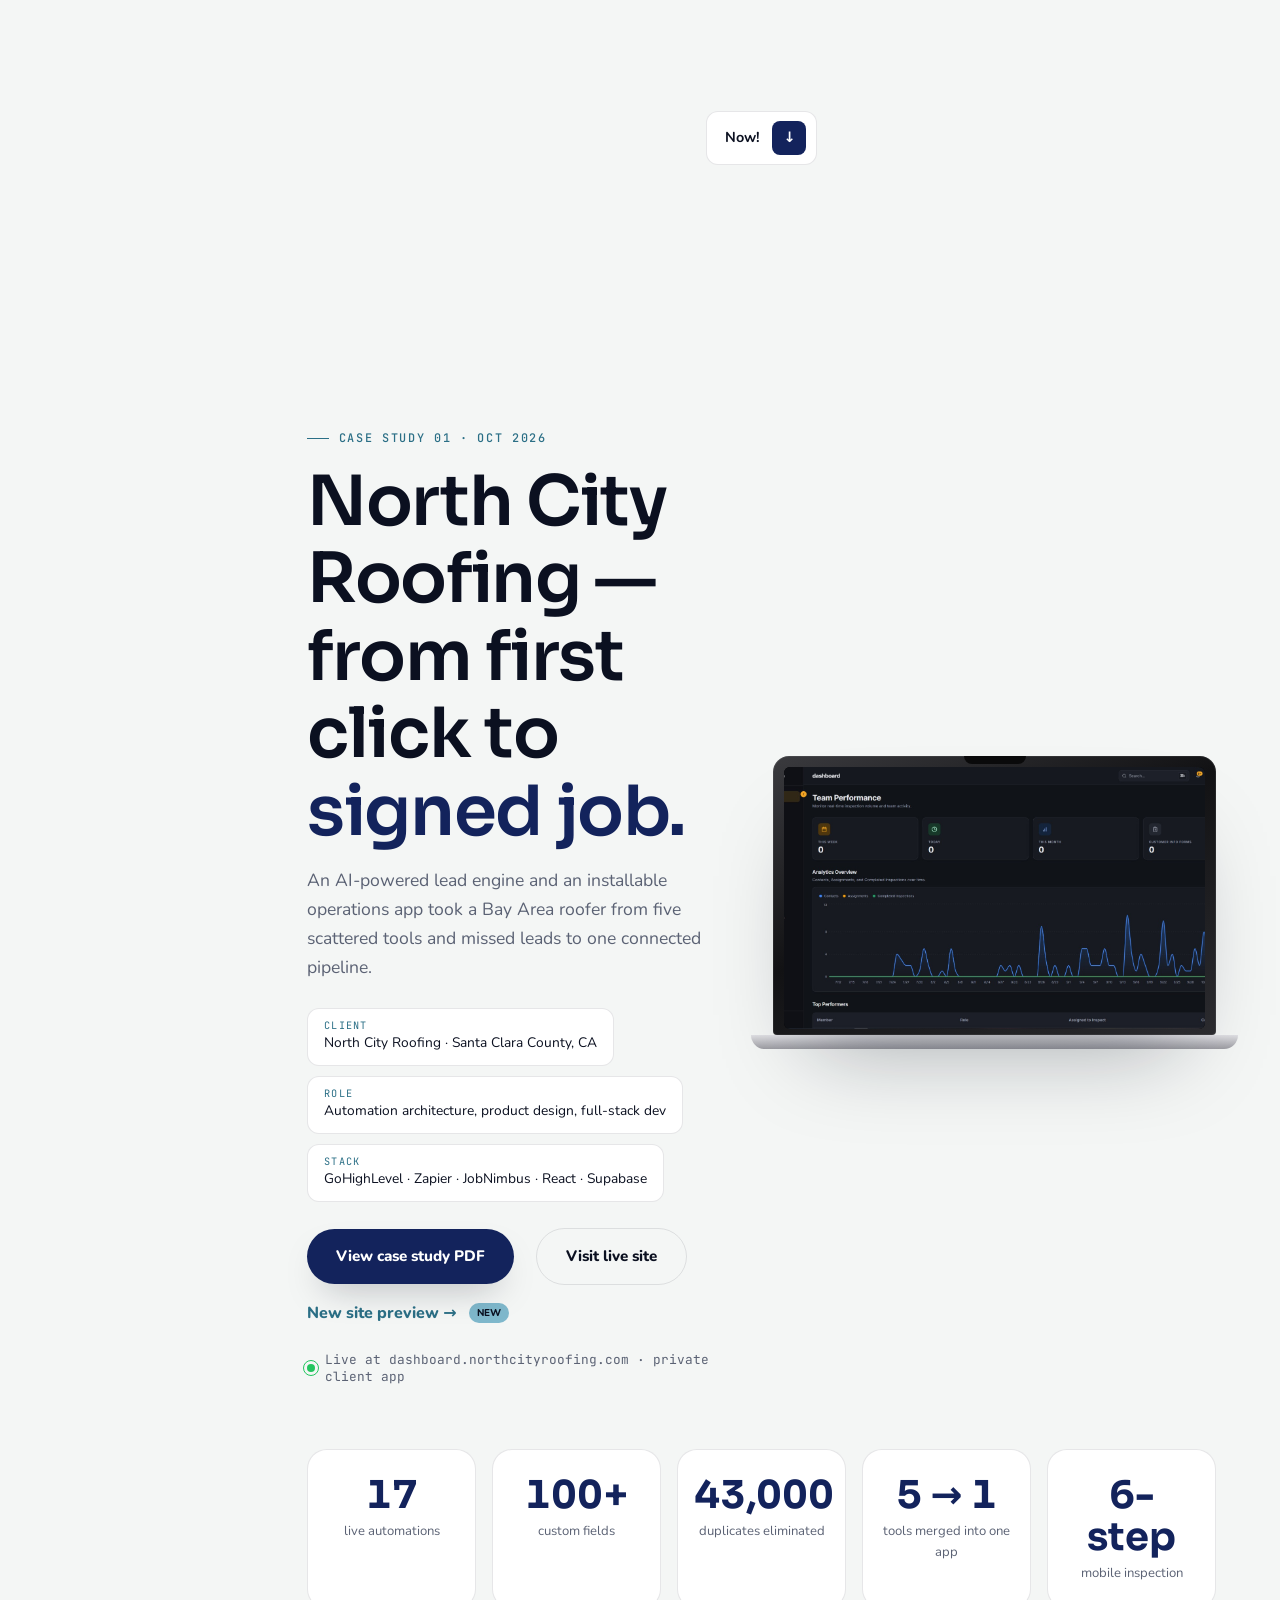
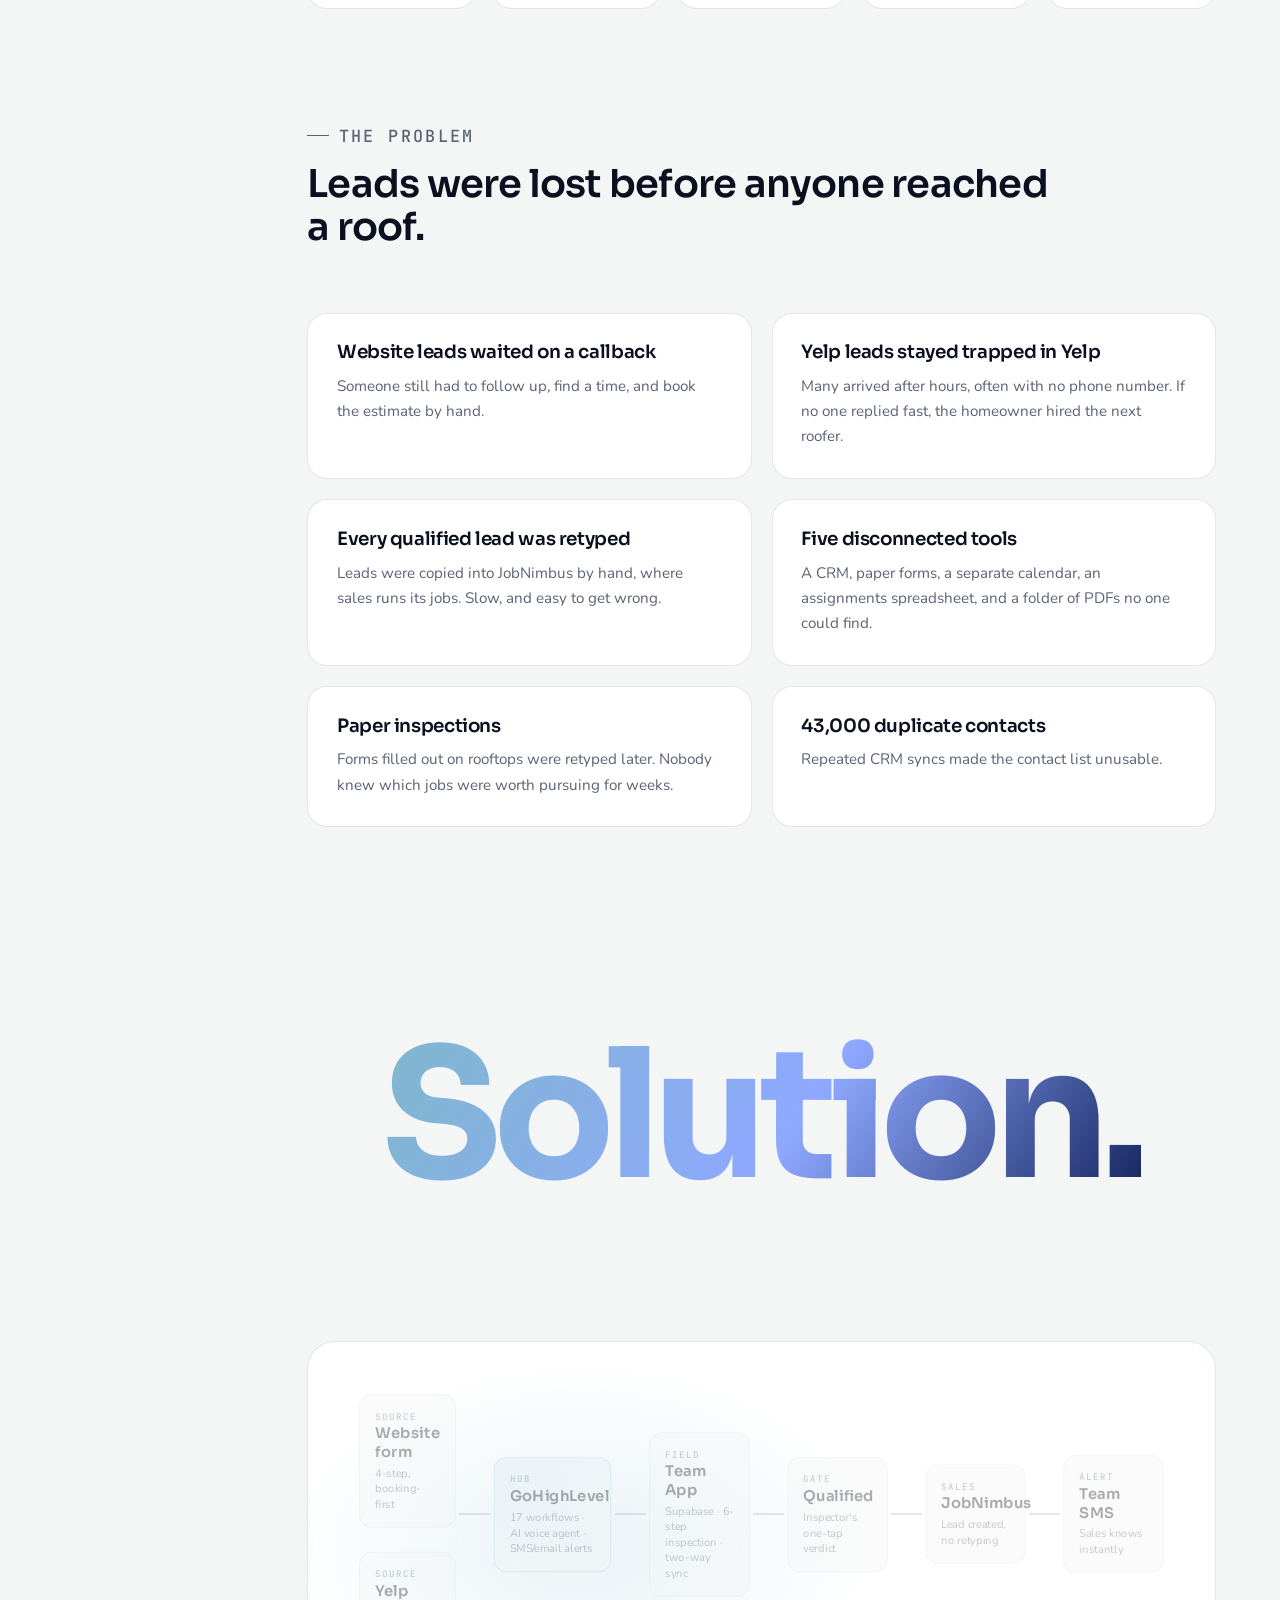
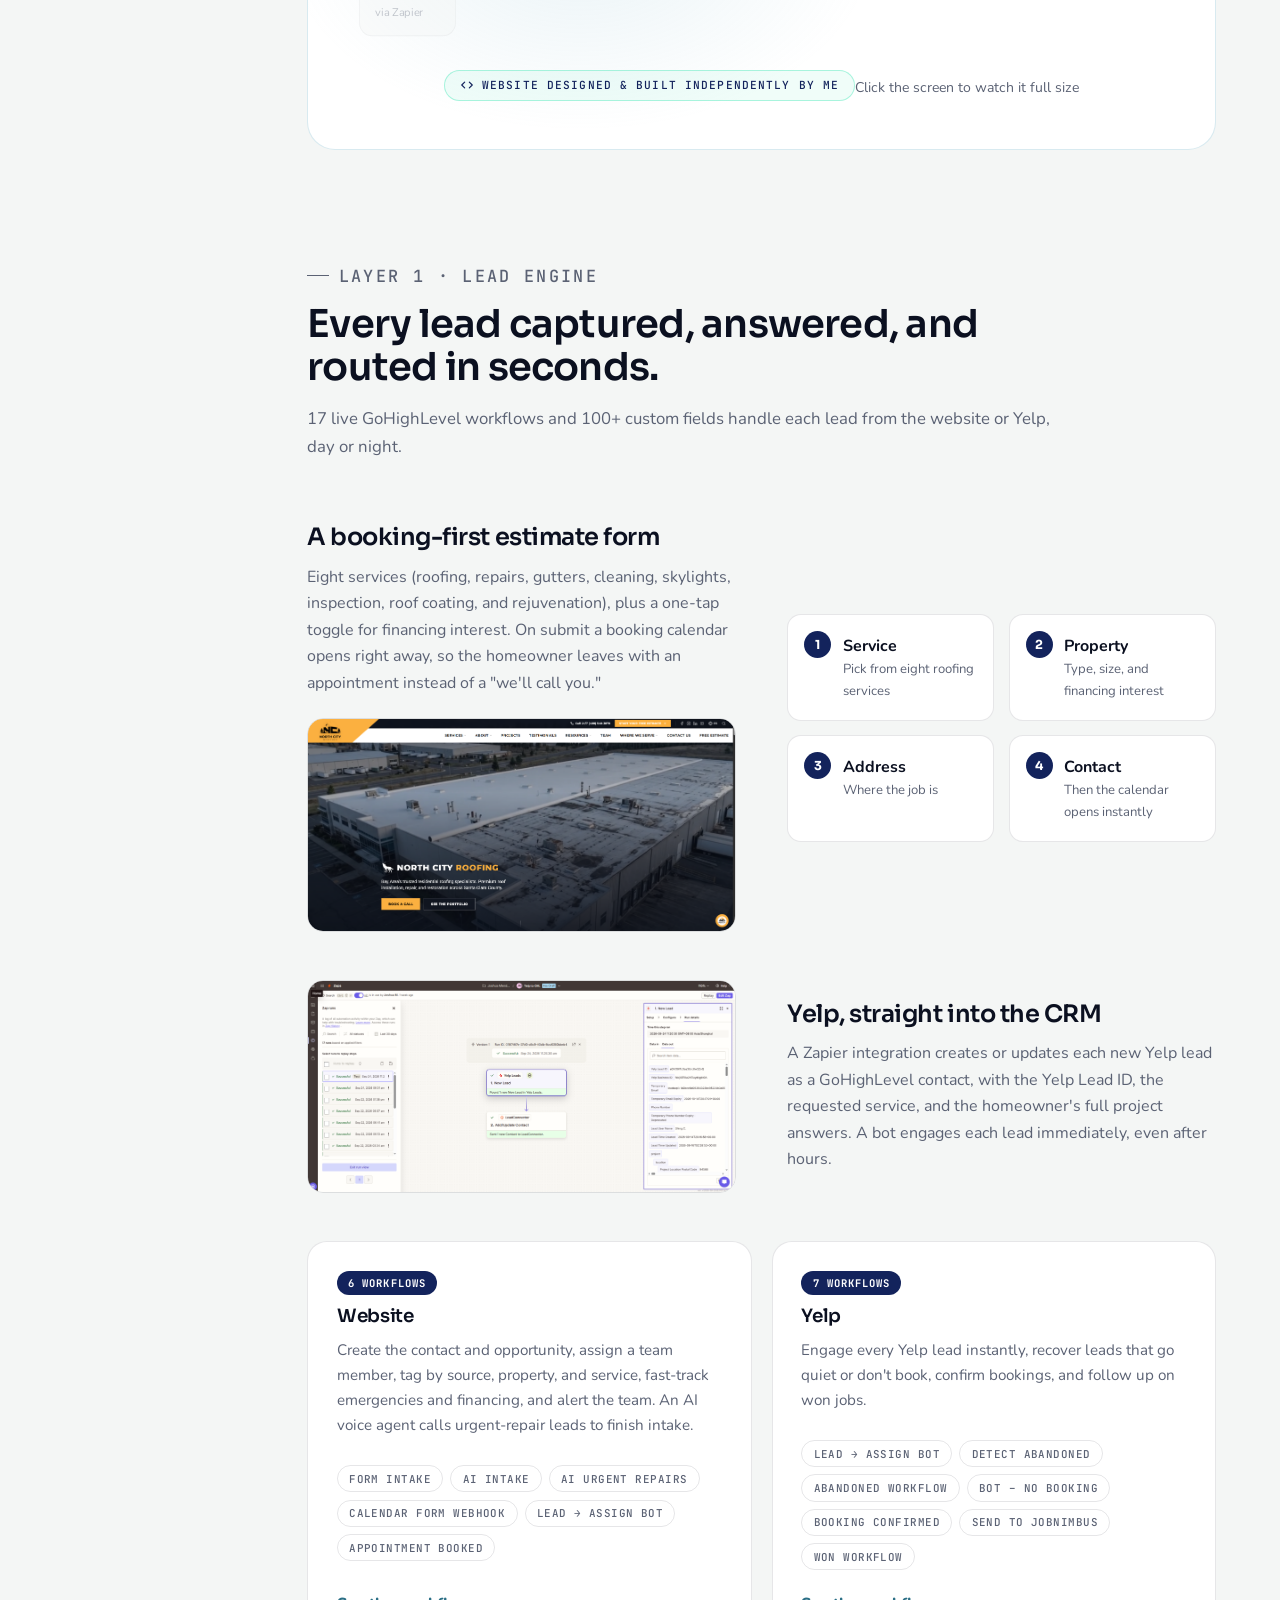
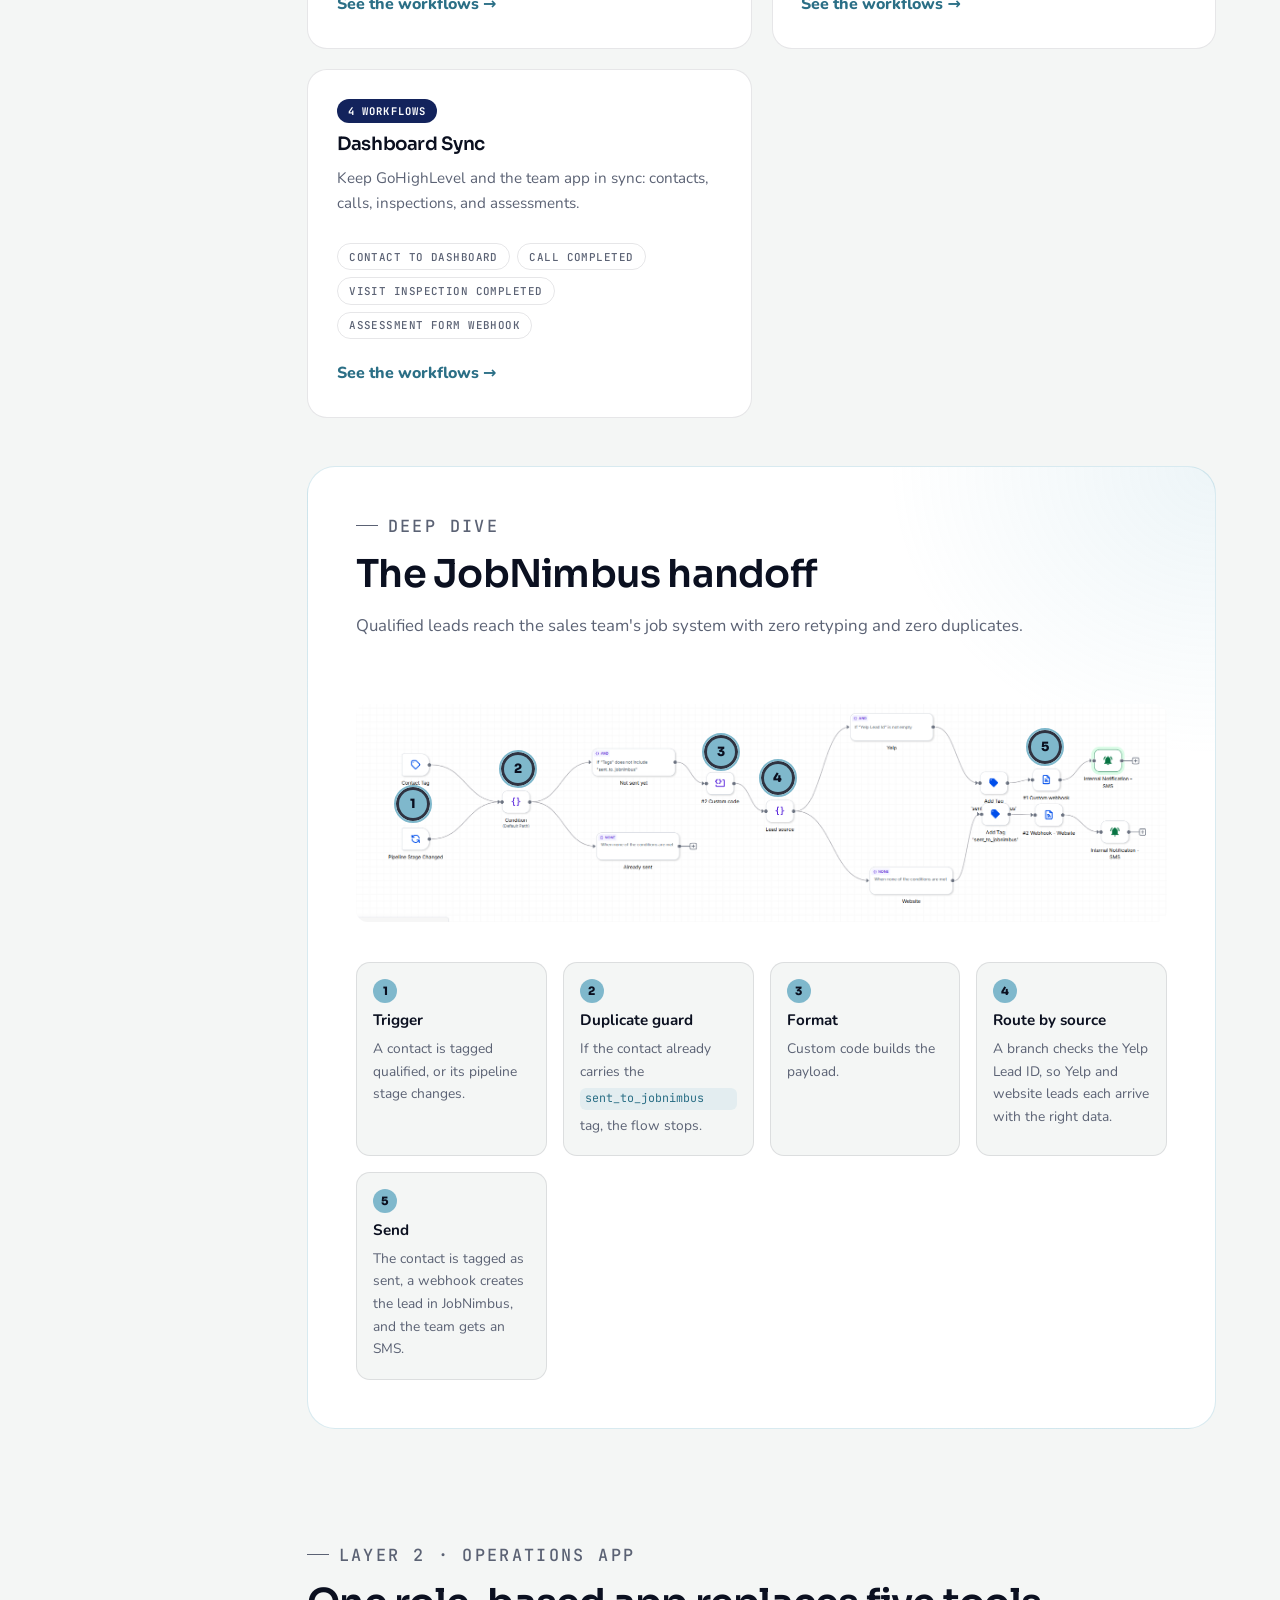
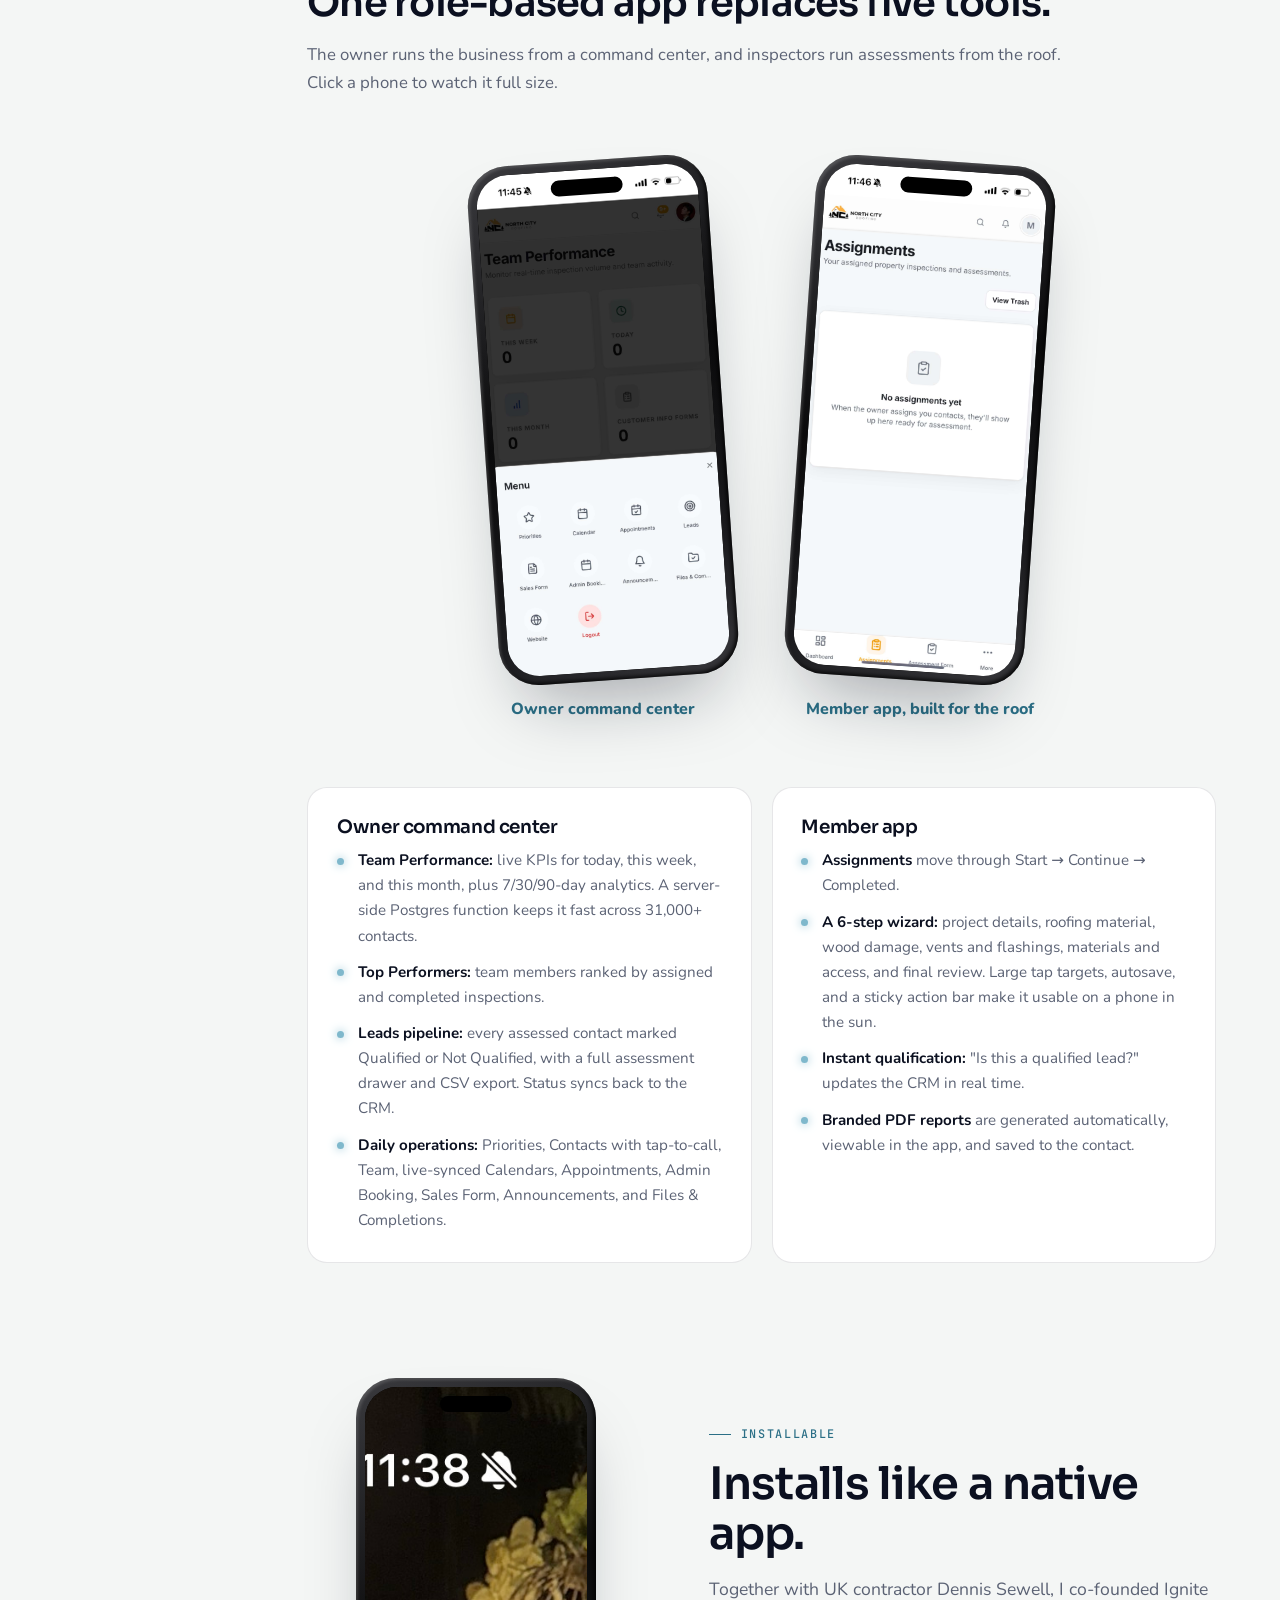
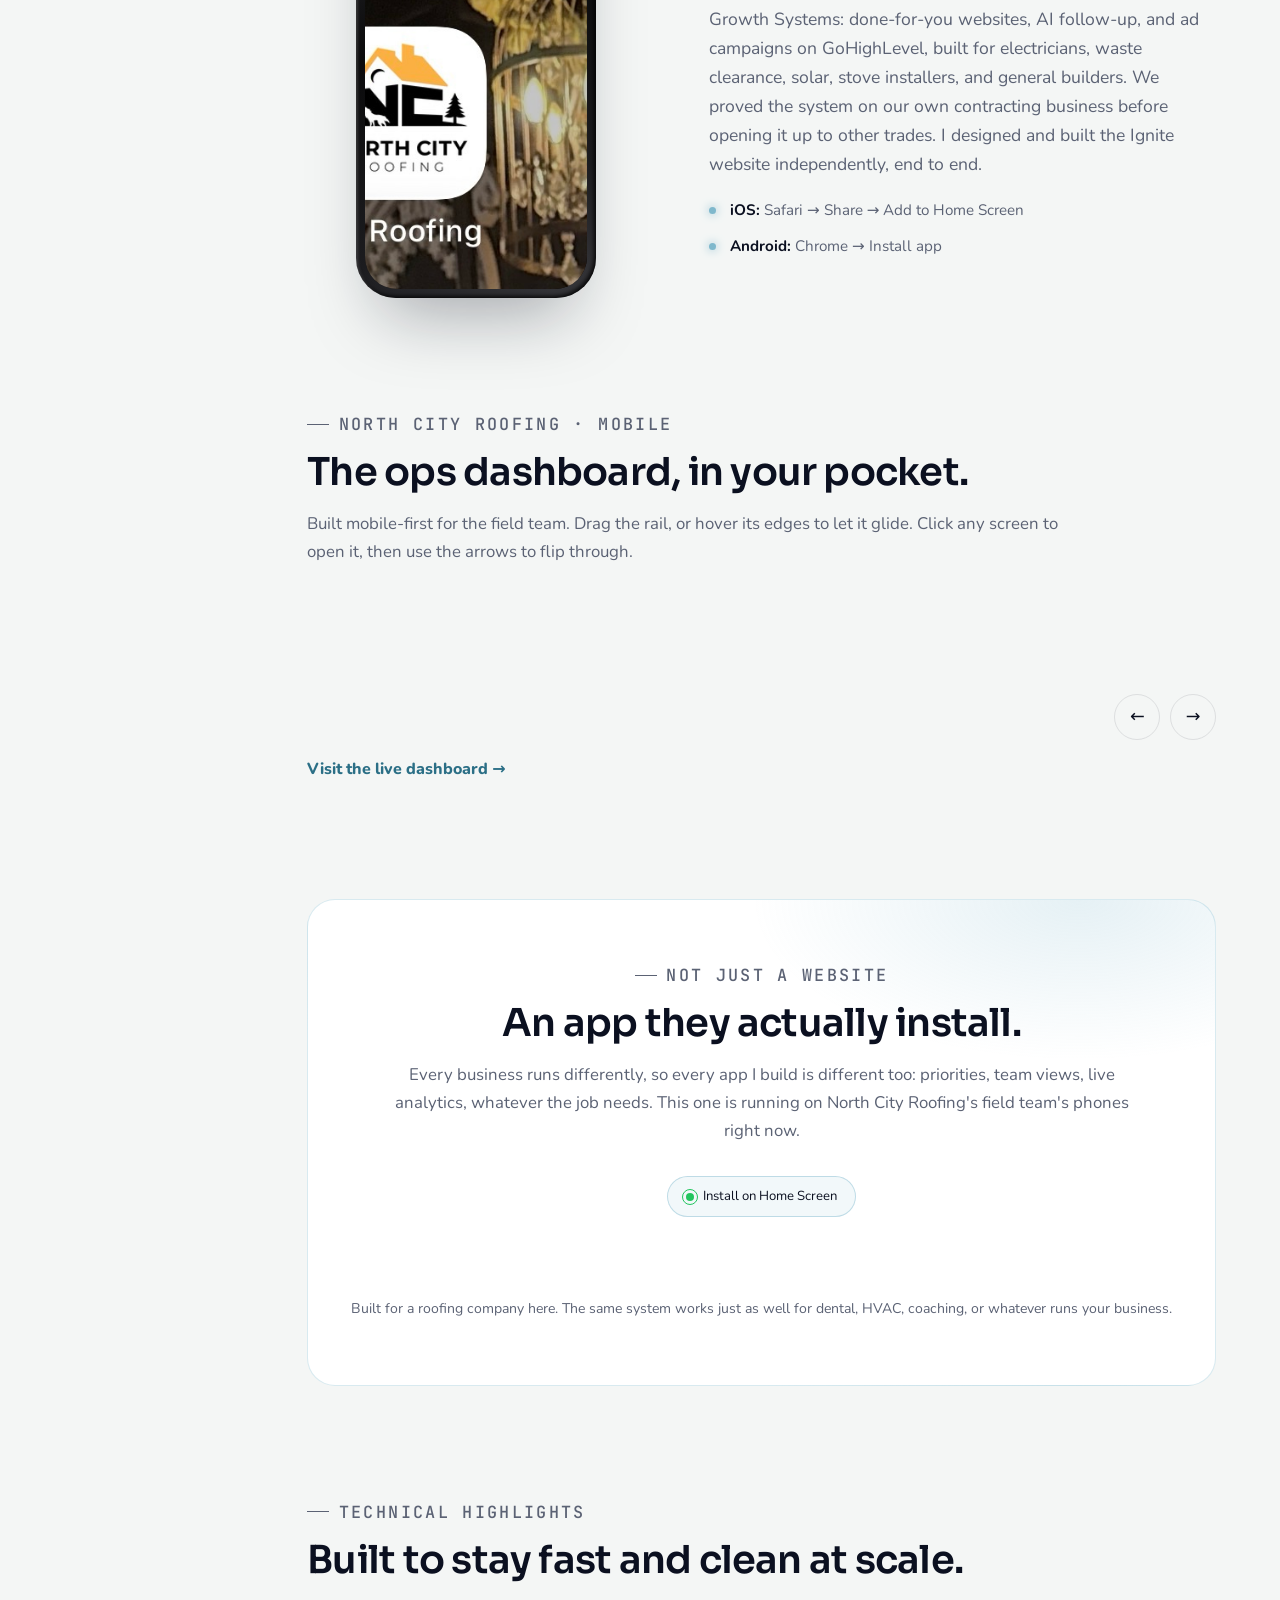
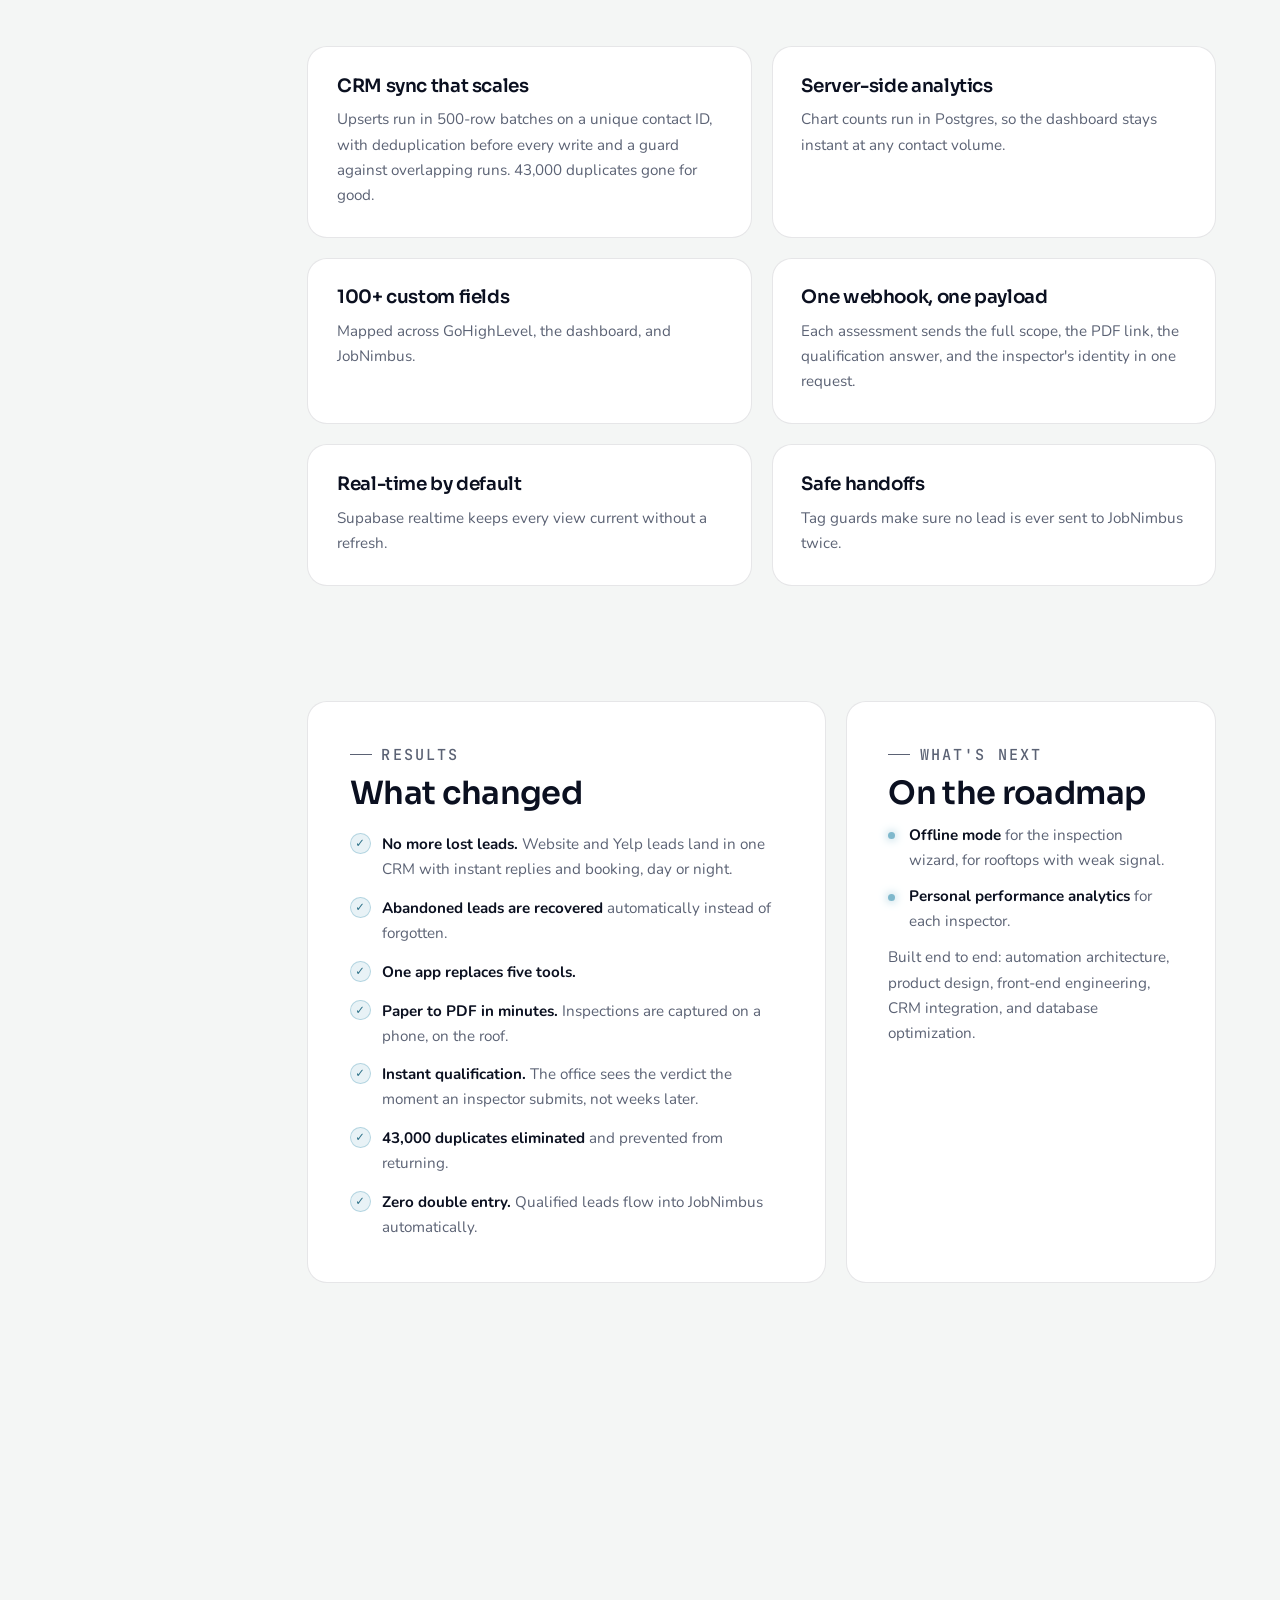
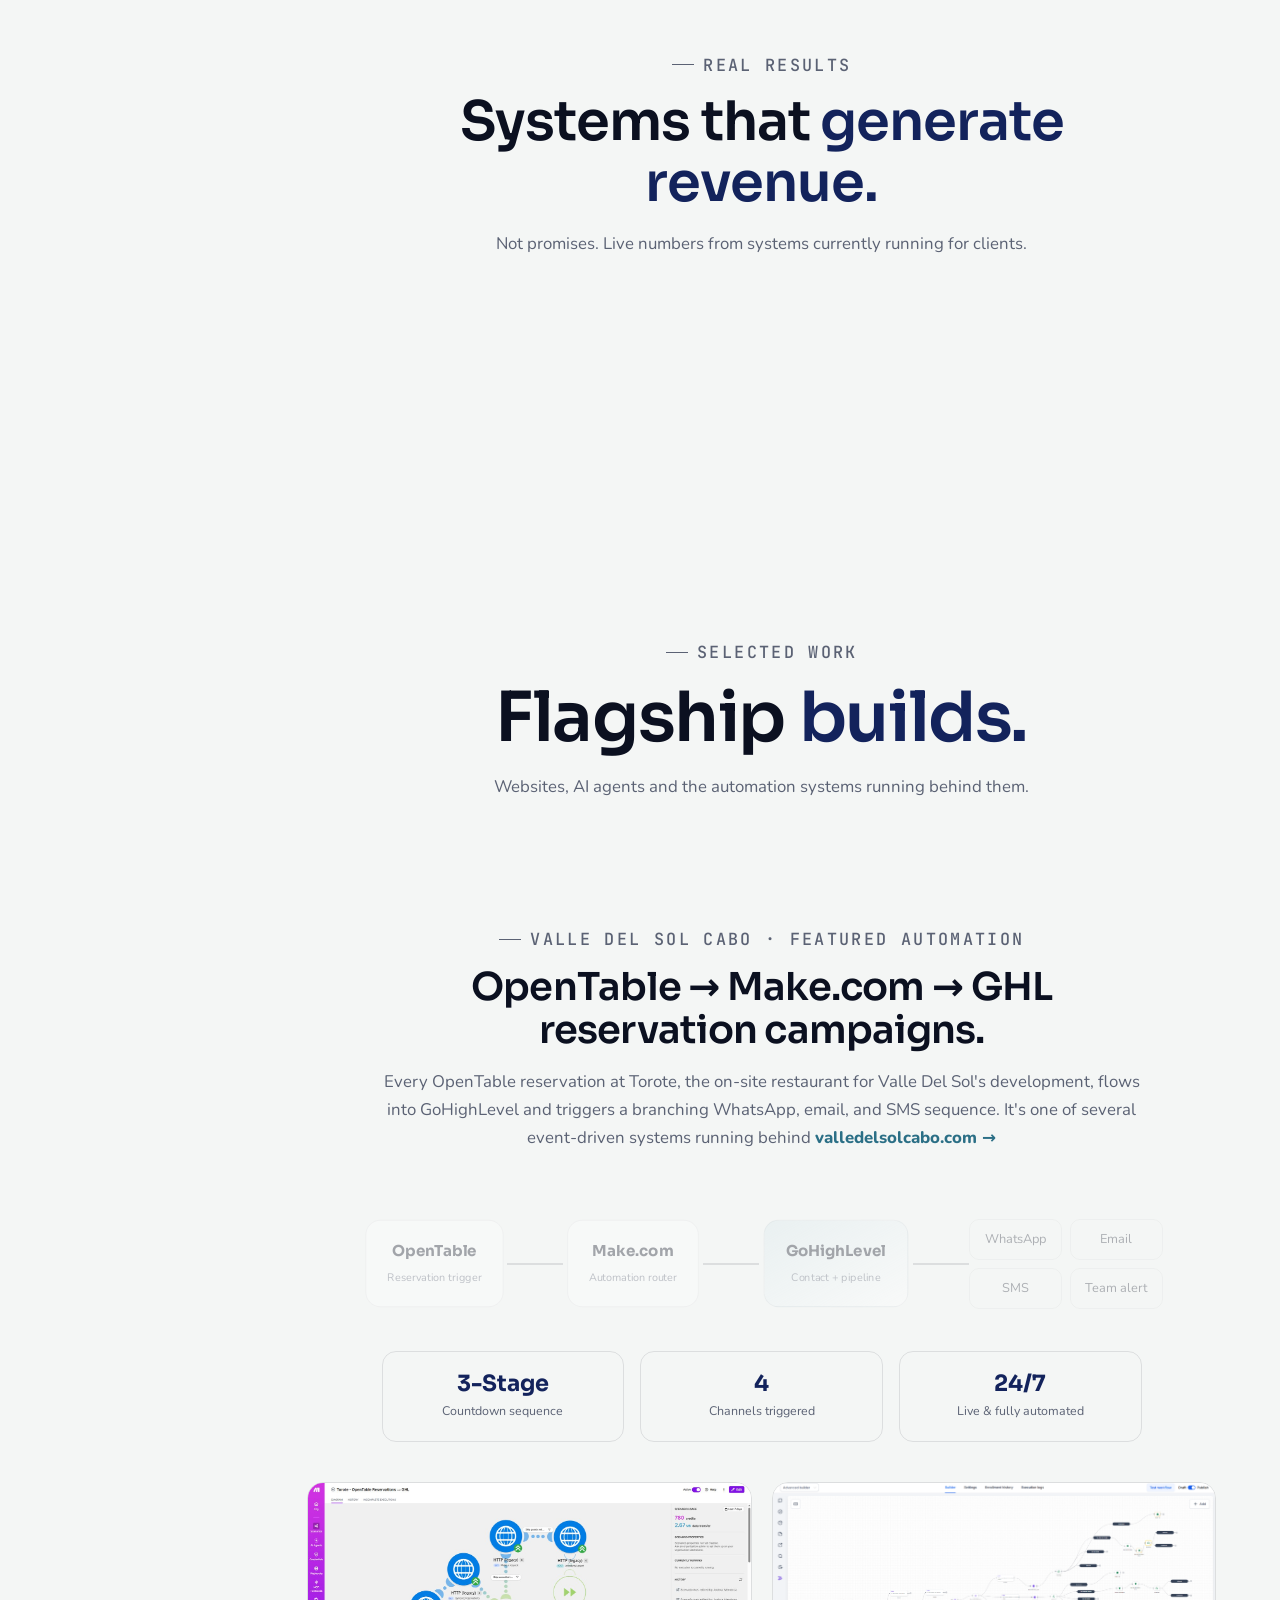
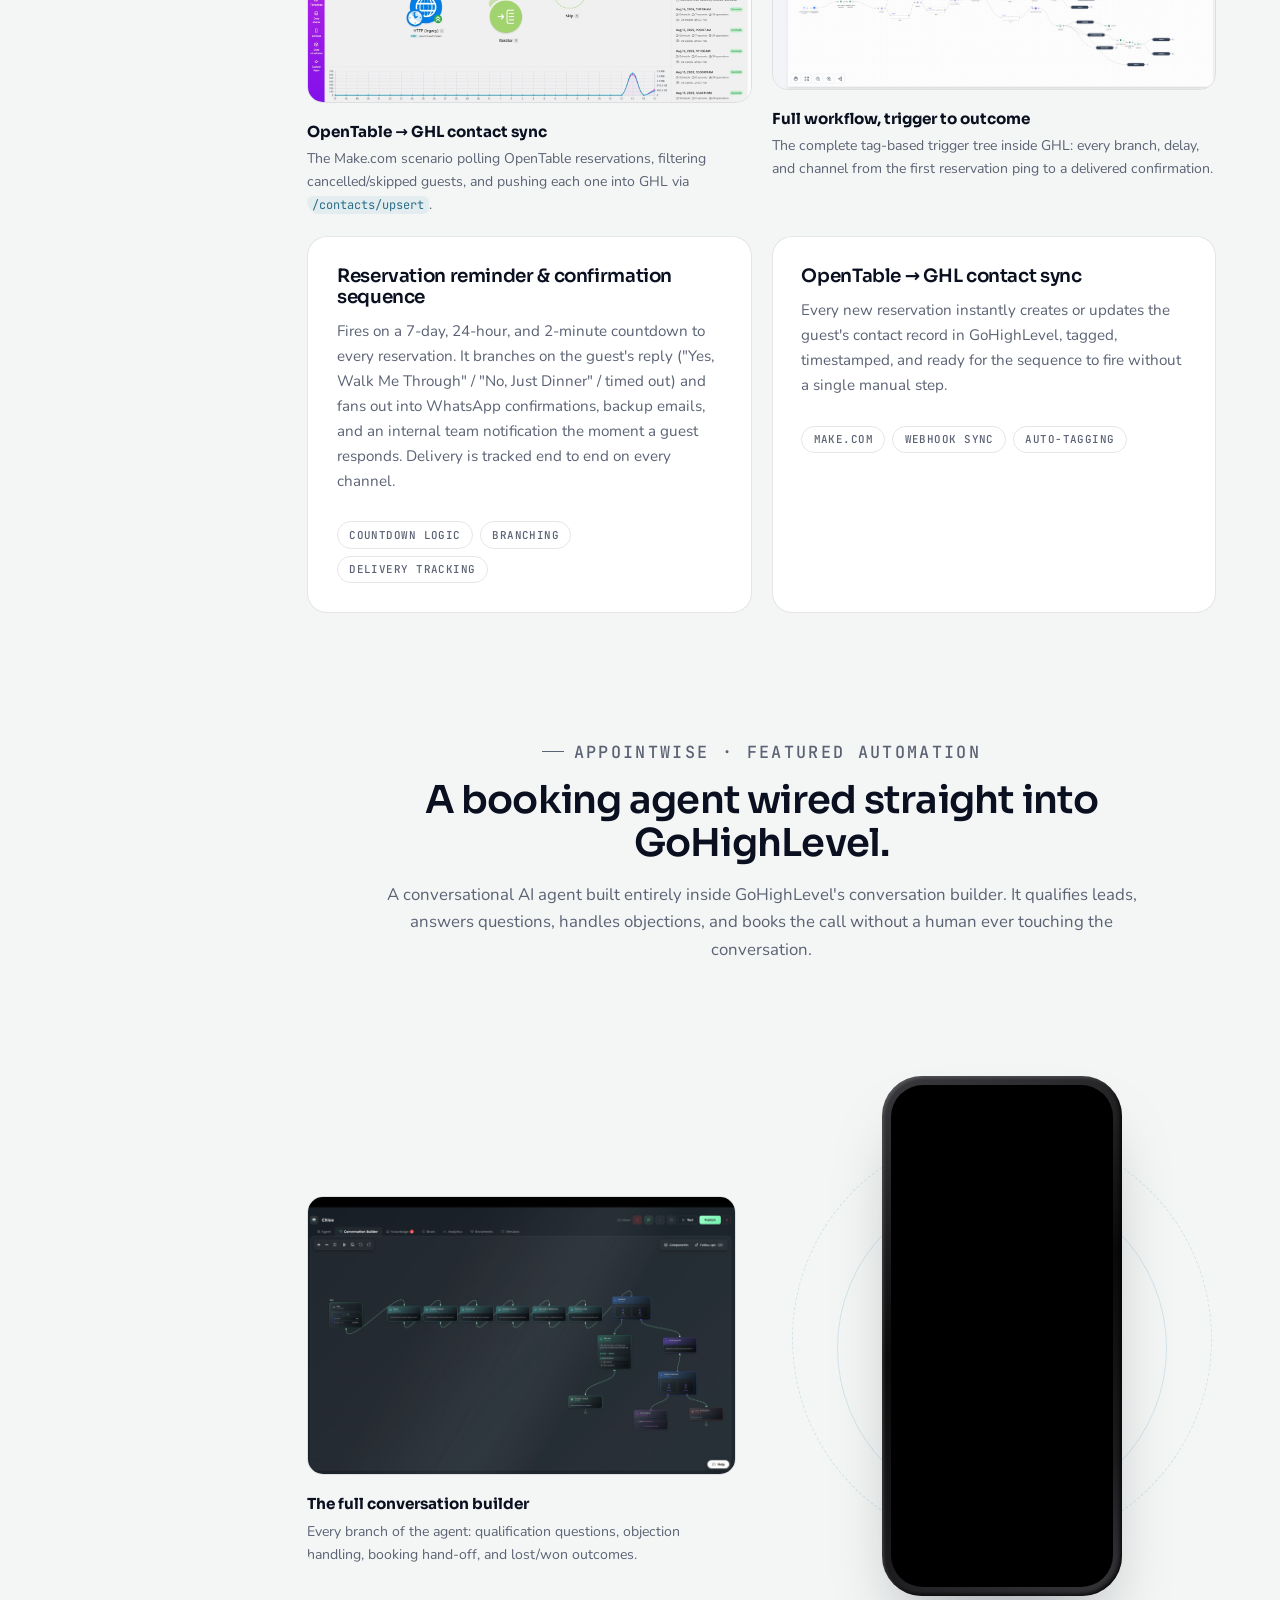
==== commit 3b445d03: "Update index.html" ====
--- a/index.html
+++ b/index.html
@@ -65,7 +65,7 @@
 
 <!-- ============ MOBILE TOP BAR + DOCK ============ -->
 <header class="topbar">
-  <a href="#home" class="topbar-logo"><img src="./images/logo-x.png" alt=""><span>Joshua Mendoza</span></a>
+  <a href="#home" class="topbar-logo"><img src="./images/Contemplative Profile in Blue.png" alt=""><span>Joshua Mendoza</span></a>
   <div class="topbar-actions">
     <button class="theme-toggle icon-only" type="button" data-theme-toggle aria-label="Switch theme">
       <span class="tt-icon" aria-hidden="true">
--- a/site.css
+++ b/site.css
@@ -312,7 +312,7 @@
 .node.hub{flex:1.25;background:linear-gradient(150deg,rgba(127,184,204,.28),var(--bg) 70%);border-color:rgba(127,184,204,.6)}
 .node.hub.is-lit{animation:hub 3s ease-in-out 1.5s infinite}
 @keyframes hub{50%{box-shadow:0 0 60px 10px rgba(127,184,204,.4)}}
-.link{position:relative;flex:0 0 clamp(18px,2.4vw,38px);height:2px;background:var(--line);overflow:hidden}
+.map .link{position:relative;flex:0 0 clamp(18px,2.4vw,38px);height:2px;background:var(--line);overflow:hidden}
 .map .link{background-size:auto}
 .map .link::before{content:"";position:absolute;inset:0;background:var(--accent);transform:scaleX(0);transform-origin:left;transition:transform .6s var(--ease)}
 .map .link.is-lit::before{transform:scaleX(1)}
@@ -837,3 +837,40 @@
   .ainex-card{grid-template-columns:minmax(0,1fr)}
   .ainex-reel{width:100%}
 }
+/* ---------- ignite (UK partnership) ---------- */
+.ignite-card{
+  --bg:#070b0a;--ink:#f1f0ee;--muted:#a3a8a6;--line:rgba(255,255,255,.1);
+  --primary:#3ee6b4;--on-primary:#04201a;--accent-ink:#3ee6b4;--accent:#3ee6b4;--shadow:rgba(0,0,0,.6);
+  position:relative;overflow:hidden;isolation:isolate;margin-top:1.5rem;
+  display:grid;grid-template-columns:minmax(0,1.1fr) minmax(0,1fr);gap:clamp(2rem,4vw,4rem);align-items:center;
+  padding:clamp(2rem,5vw,4rem);border-radius:28px;background:var(--bg);color:var(--ink);
+  border:1px solid rgba(62,230,180,.28);
+}
+.ignite-card::before{content:"";position:absolute;inset:0;z-index:-1;pointer-events:none;
+  background:radial-gradient(circle at 20% 30%,rgba(62,230,180,.16),transparent 45%),radial-gradient(rgba(255,255,255,.06) 1px,transparent 1px) 0 0/22px 22px}
+.ignite-top{display:flex;flex-wrap:wrap;align-items:center;gap:1rem}
+.ignite-logo{height:34px;width:auto}
+.ignite-flag{display:inline-flex;align-items:center;gap:.55rem;font:500 .7rem var(--fm);letter-spacing:.12em;text-transform:uppercase;color:var(--primary);padding:.4rem .85rem;border-radius:99px;border:1px solid rgba(62,230,180,.4);background:rgba(62,230,180,.08)}
+.ignite-card h3{font-size:clamp(1.7rem,3.2vw,2.5rem);margin:1.2rem 0 1rem}
+.ignite-card h3 em{color:var(--primary)}
+.ignite-stats{display:grid;grid-template-columns:repeat(3,minmax(0,1fr));gap:.8rem;margin:1.6rem 0 .4rem}
+.ignite-stats li{padding:1rem;border-radius:14px;border:1px solid var(--line);background:rgba(255,255,255,.03);display:flex;flex-direction:column;gap:.15rem}
+.ignite-stats strong{font:700 clamp(1.2rem,2vw,1.6rem)/1.1 var(--fd);color:var(--primary)}
+.ignite-stats span{font-size:.75rem;color:var(--muted)}
+.ignite-shot{margin:0}
+.ignite-shot .browser{border-color:rgba(62,230,180,.25);transition:transform .6s var(--ease),box-shadow .5s}
+.ignite-shot:hover .browser{transform:translateY(-6px);box-shadow:0 40px 80px -30px rgba(0,0,0,.8),0 0 50px 6px rgba(62,230,180,.2)}
+.ignite-shot figcaption{margin-top:.8rem;font:.72rem var(--fm);letter-spacing:.1em;text-transform:uppercase;color:var(--muted);text-align:center}
+@media (max-width:1024px){.ignite-card{grid-template-columns:minmax(0,1fr)}}
+@media (max-width:640px){.ignite-stats{grid-template-columns:1fr}}
+/* ---------- icon headings (replaces emoji) ---------- */
+.icon-h{display:flex;align-items:center;gap:.8rem}
+.ic{flex:none;width:42px;height:42px;border-radius:12px;display:grid;place-items:center;background:rgba(127,184,204,.12);border:1px solid rgba(127,184,204,.35);color:var(--accent-ink);transition:transform .5s var(--ease)}
+.ic svg{width:20px;height:20px;fill:none;stroke:currentColor;stroke-width:1.8;stroke-linecap:round;stroke-linejoin:round}
+.ic.star{background:rgba(245,184,61,.12);border-color:rgba(245,184,61,.45);color:#f5b83d}
+.ic.star svg{fill:currentColor;fill-opacity:.25}
+.ic.call{background:rgba(255,122,89,.12);border-color:rgba(255,122,89,.45);color:#ff7a59}
+.card:hover .ic{transform:rotate(-8deg) scale(1.08)}
+.ignite-shot figcaption{display:flex;flex-direction:column;align-items:center;gap:.7rem}
+.ignite-credit{display:inline-flex;align-items:center;gap:.5rem;padding:.45rem .95rem;border-radius:99px;border:1px solid rgba(62,230,180,.4);background:rgba(62,230,180,.08);color:var(--primary);font:500 .7rem var(--fm);letter-spacing:.1em;text-transform:uppercase}
+.ignite-credit svg{width:14px;height:14px;fill:none;stroke:currentColor;stroke-width:2;stroke-linecap:round;stroke-linejoin:round}
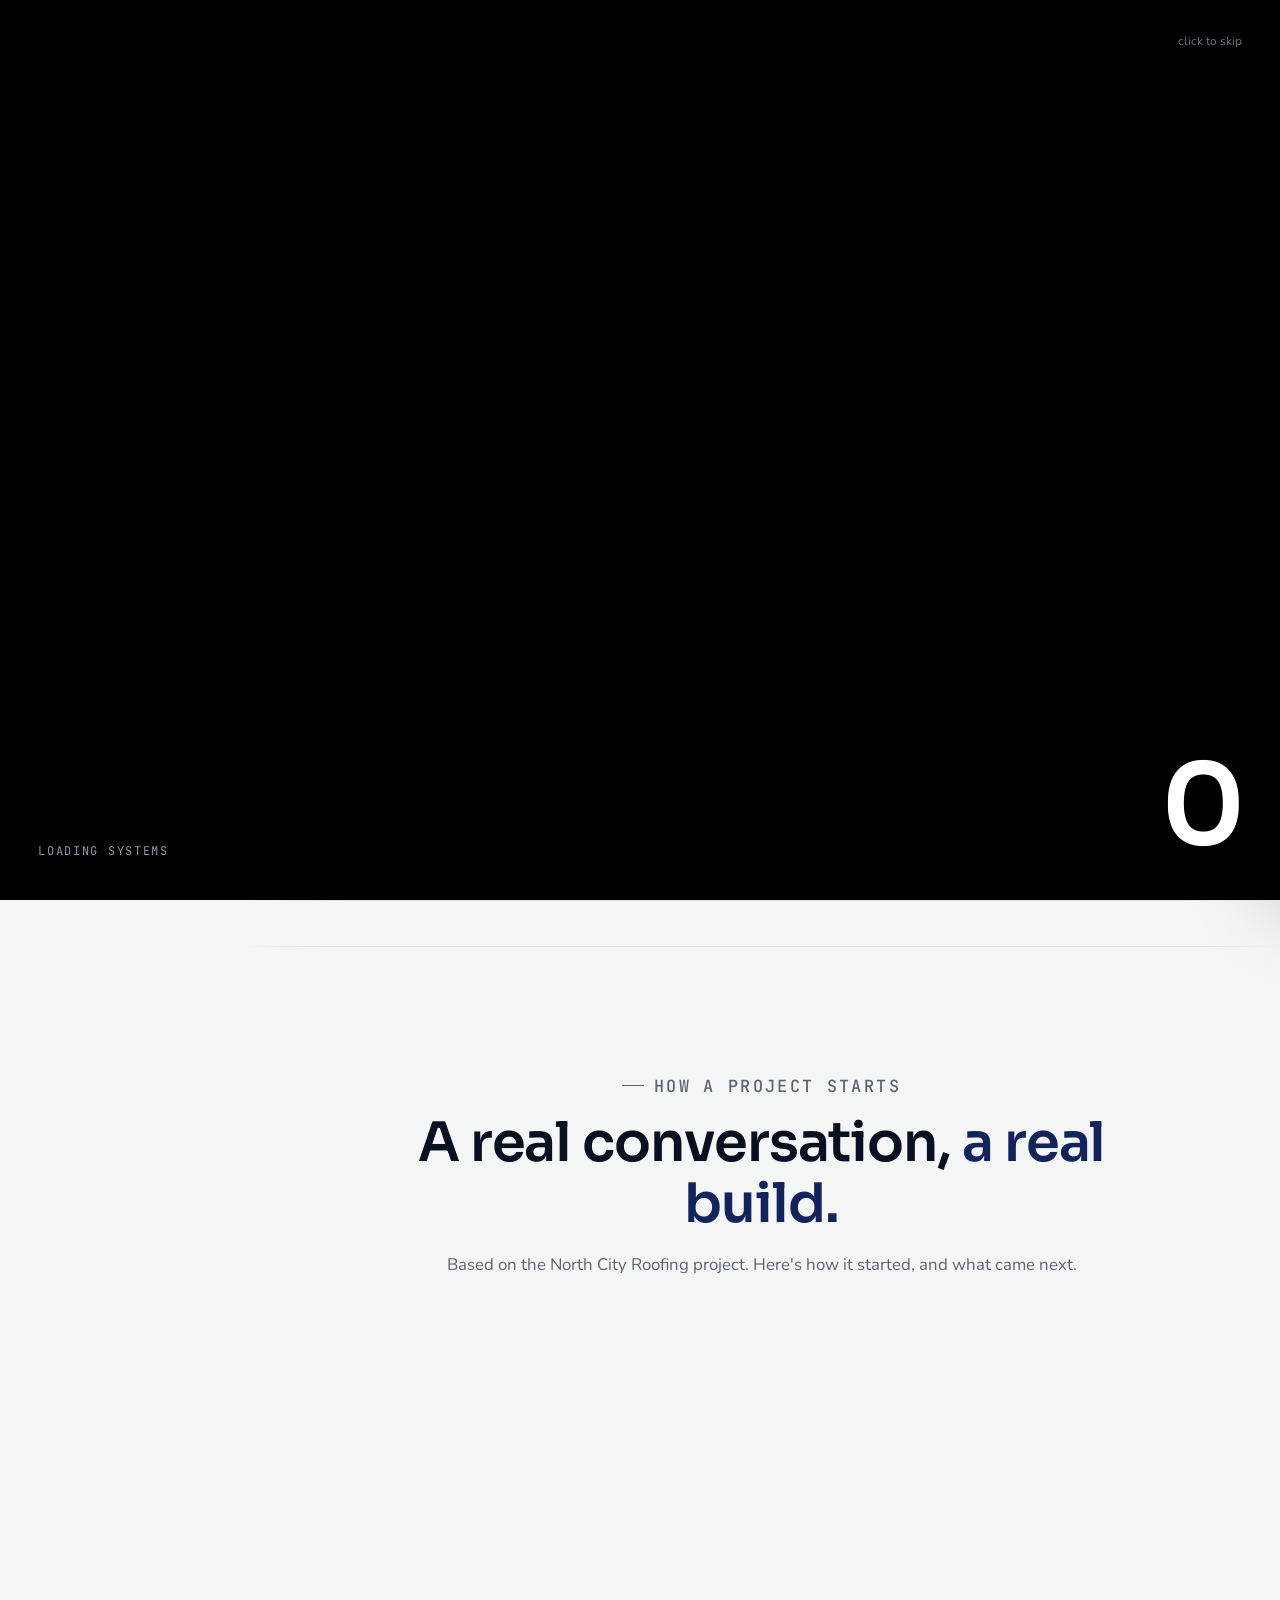
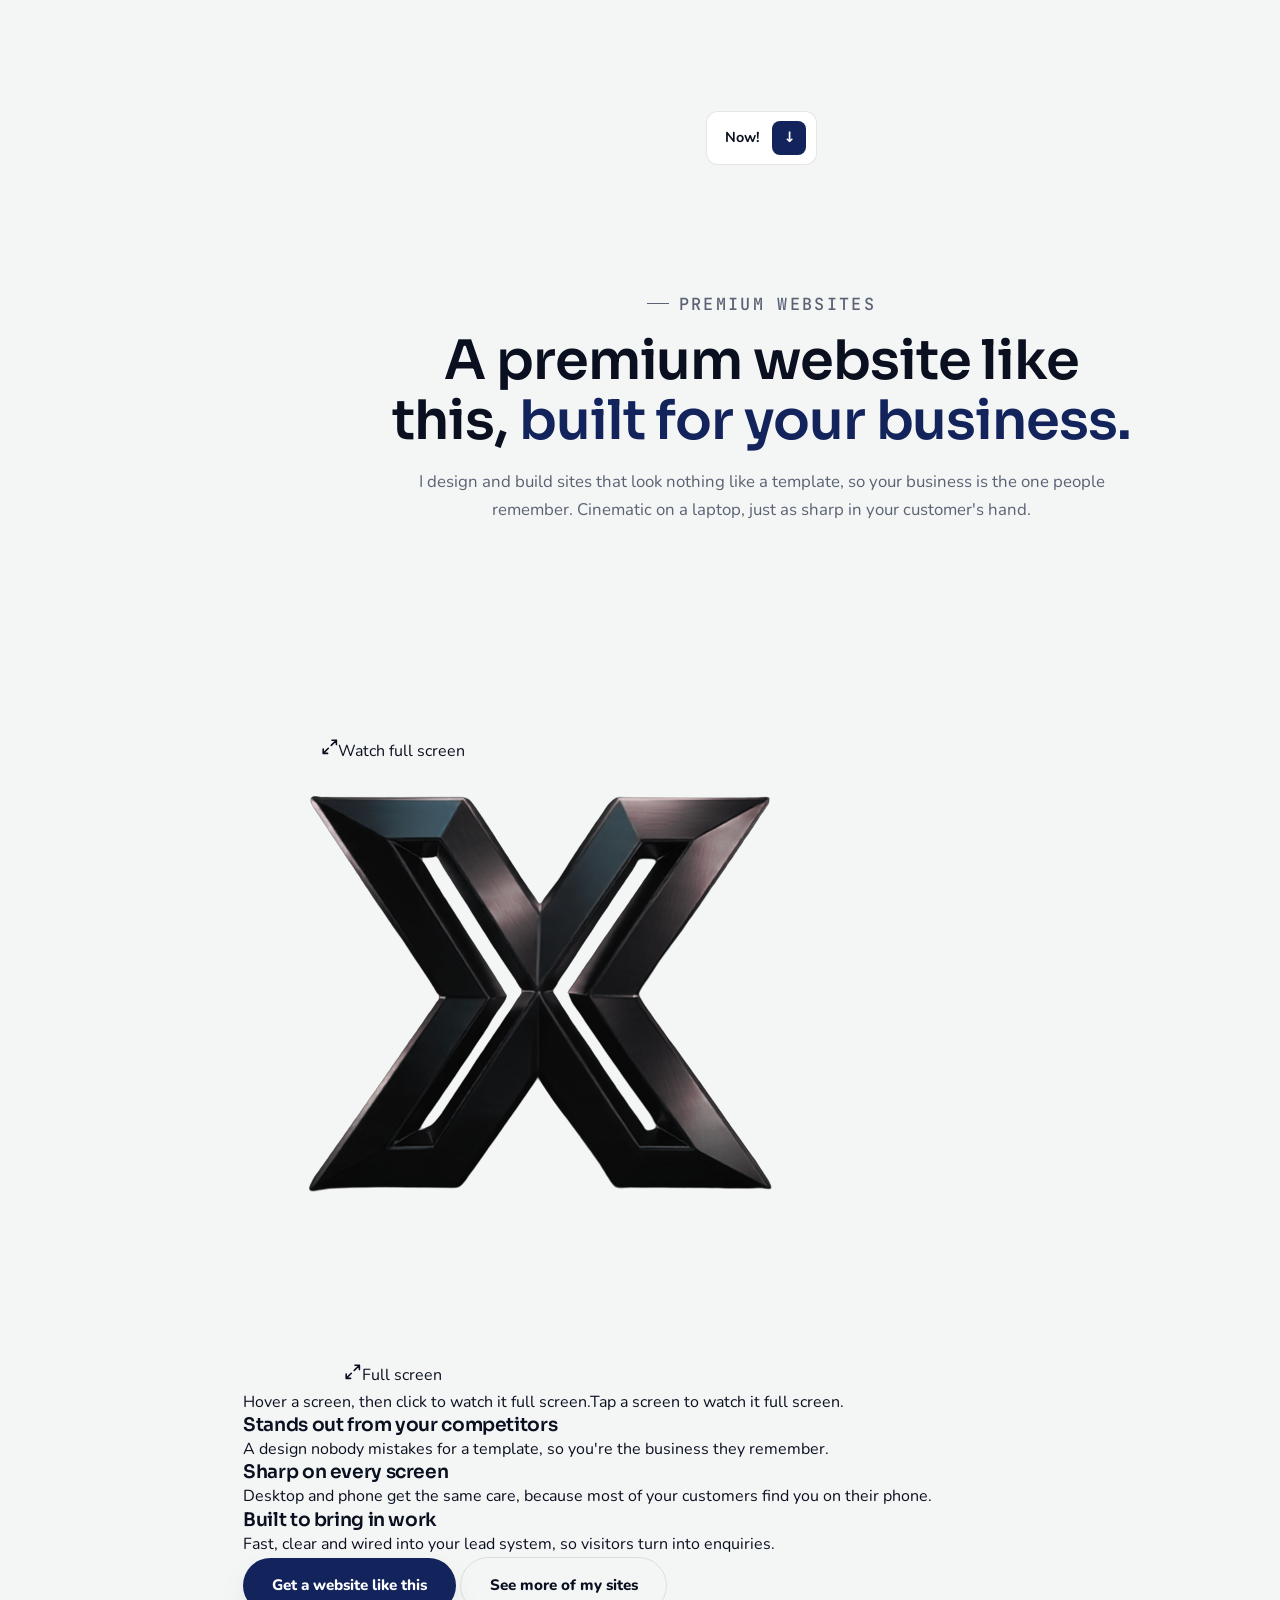
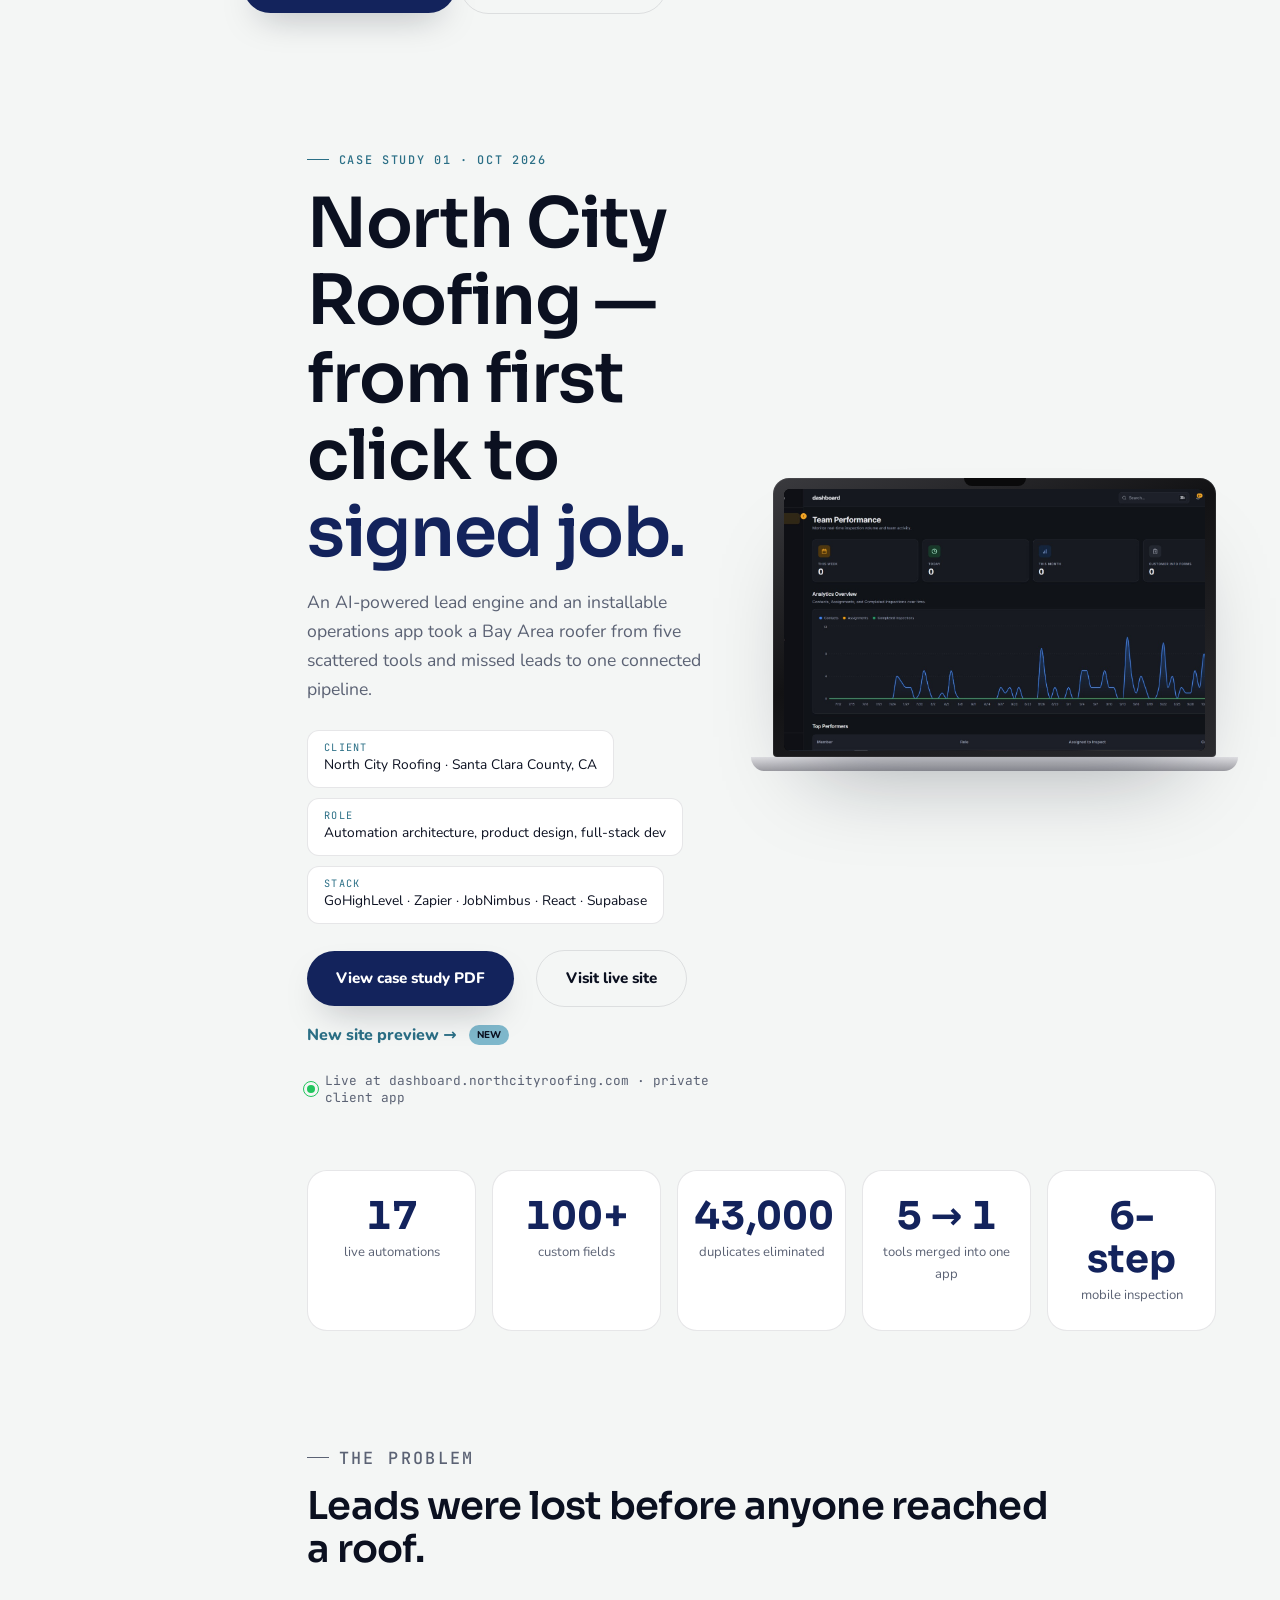
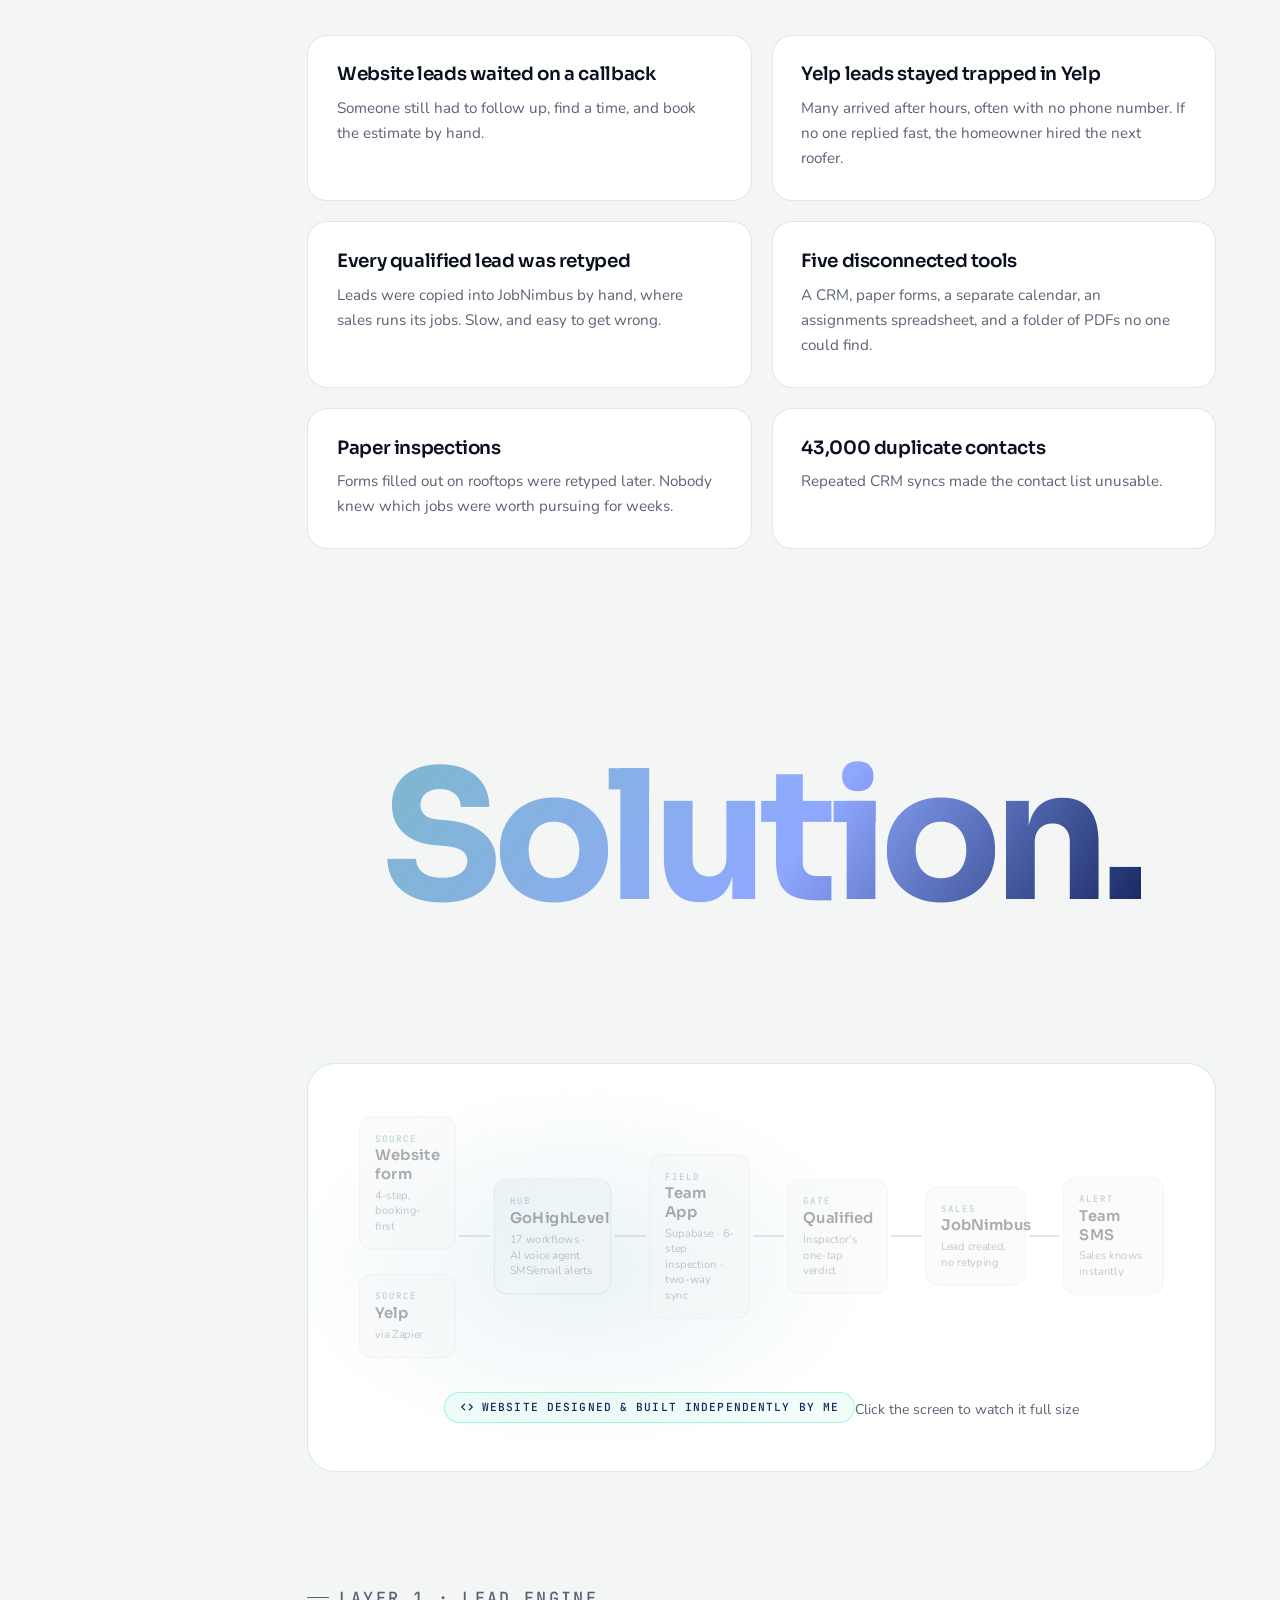
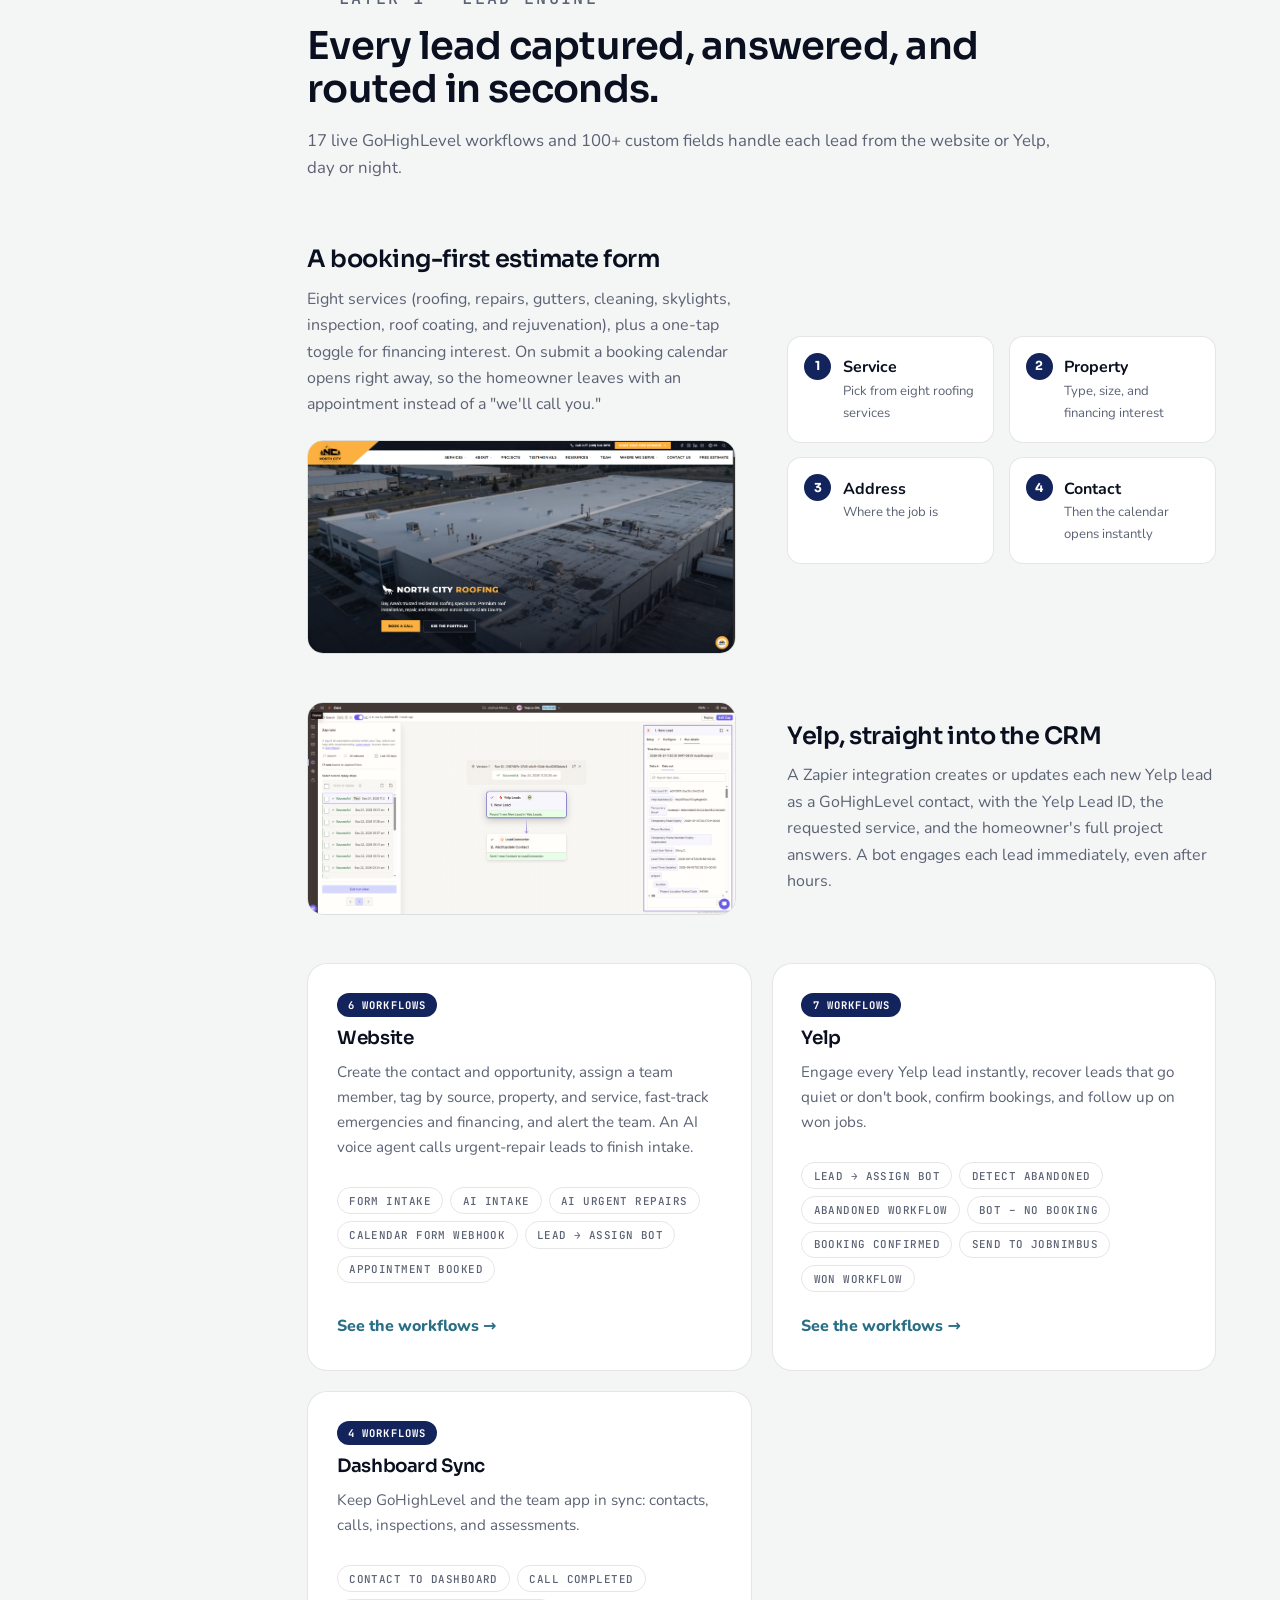
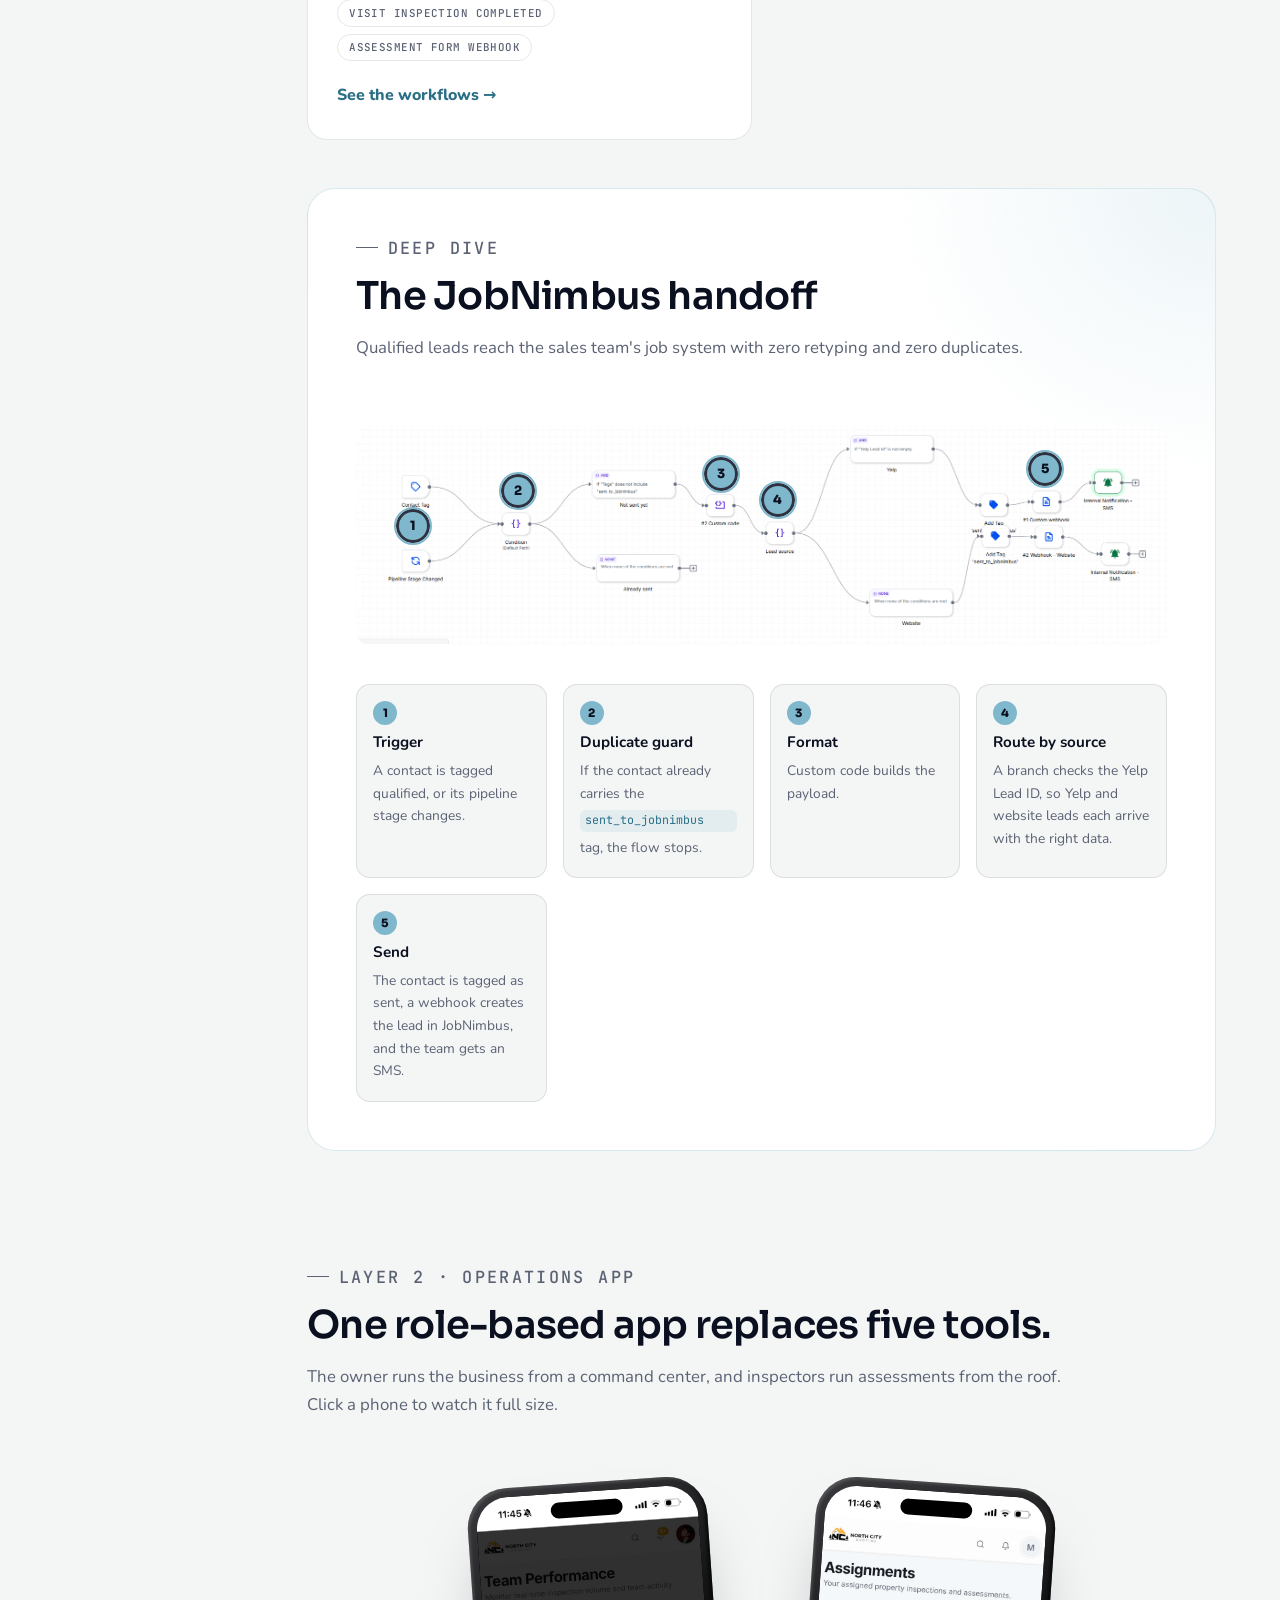
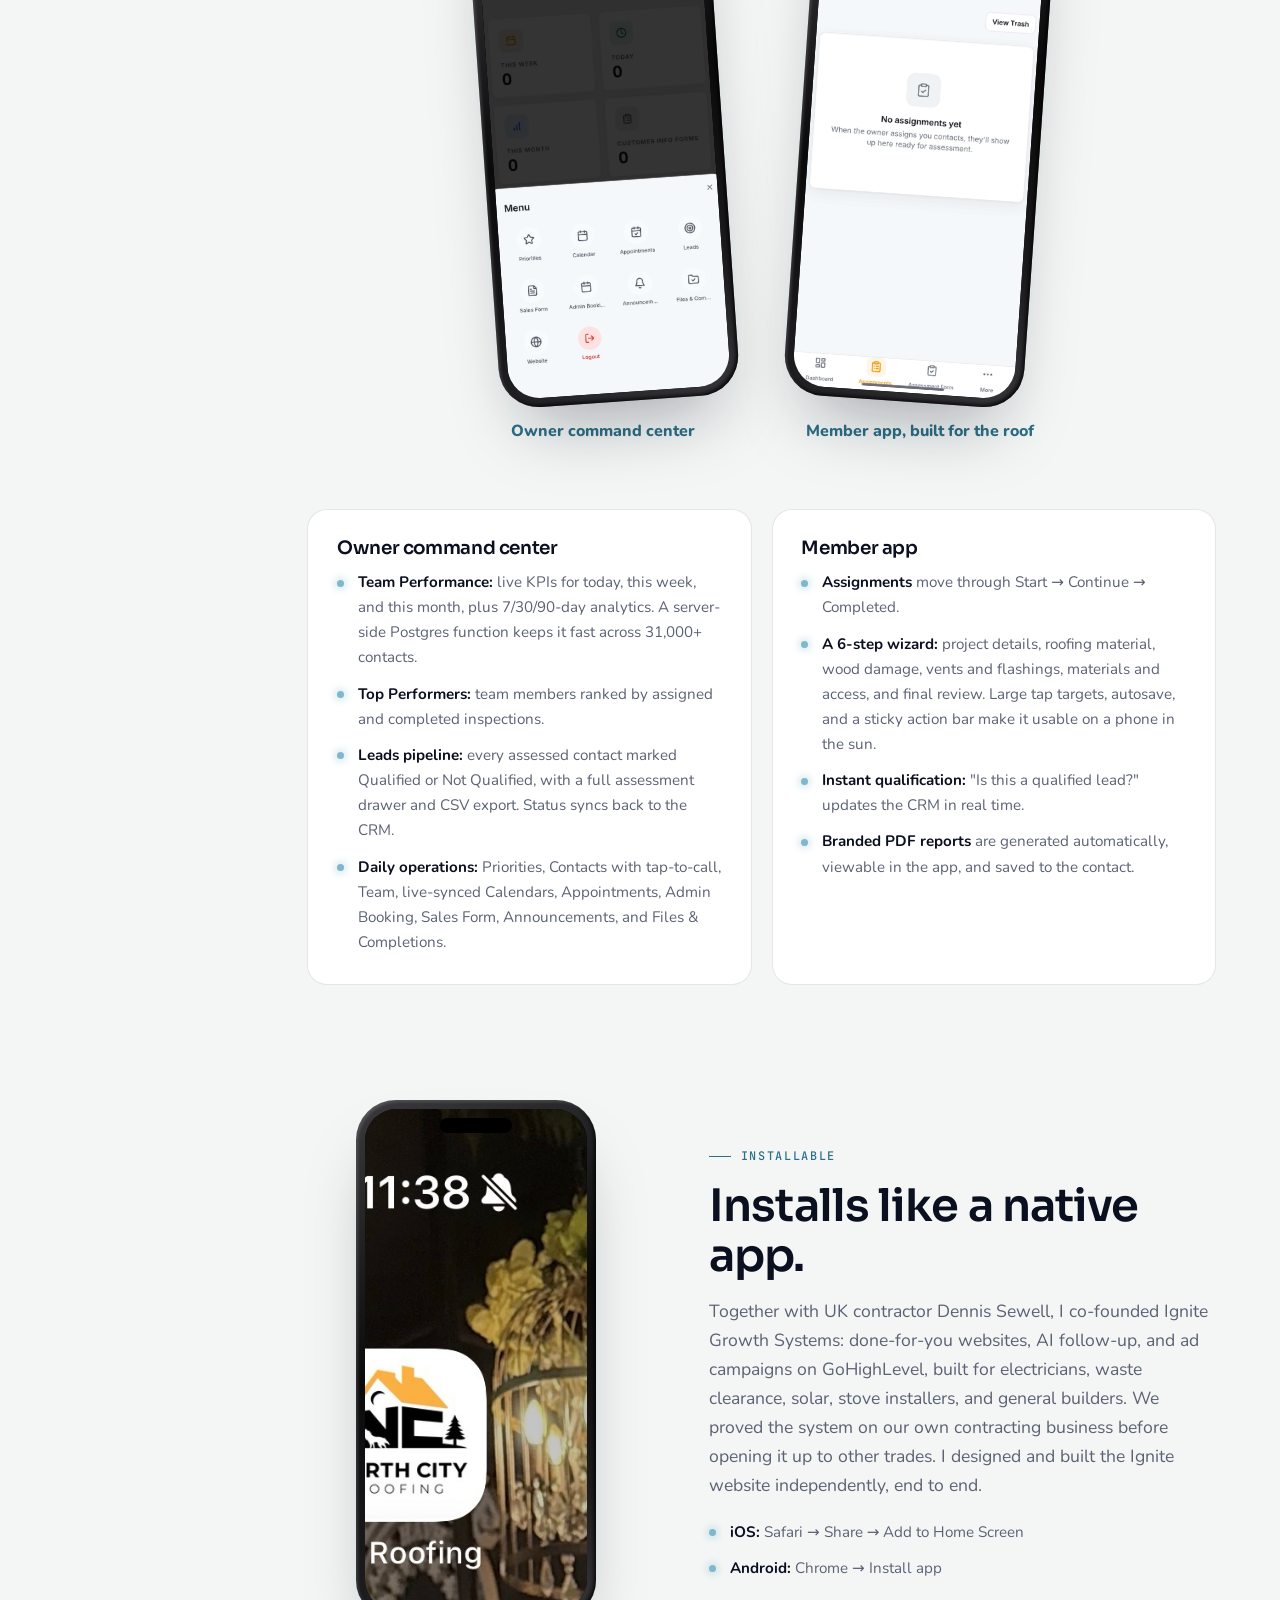
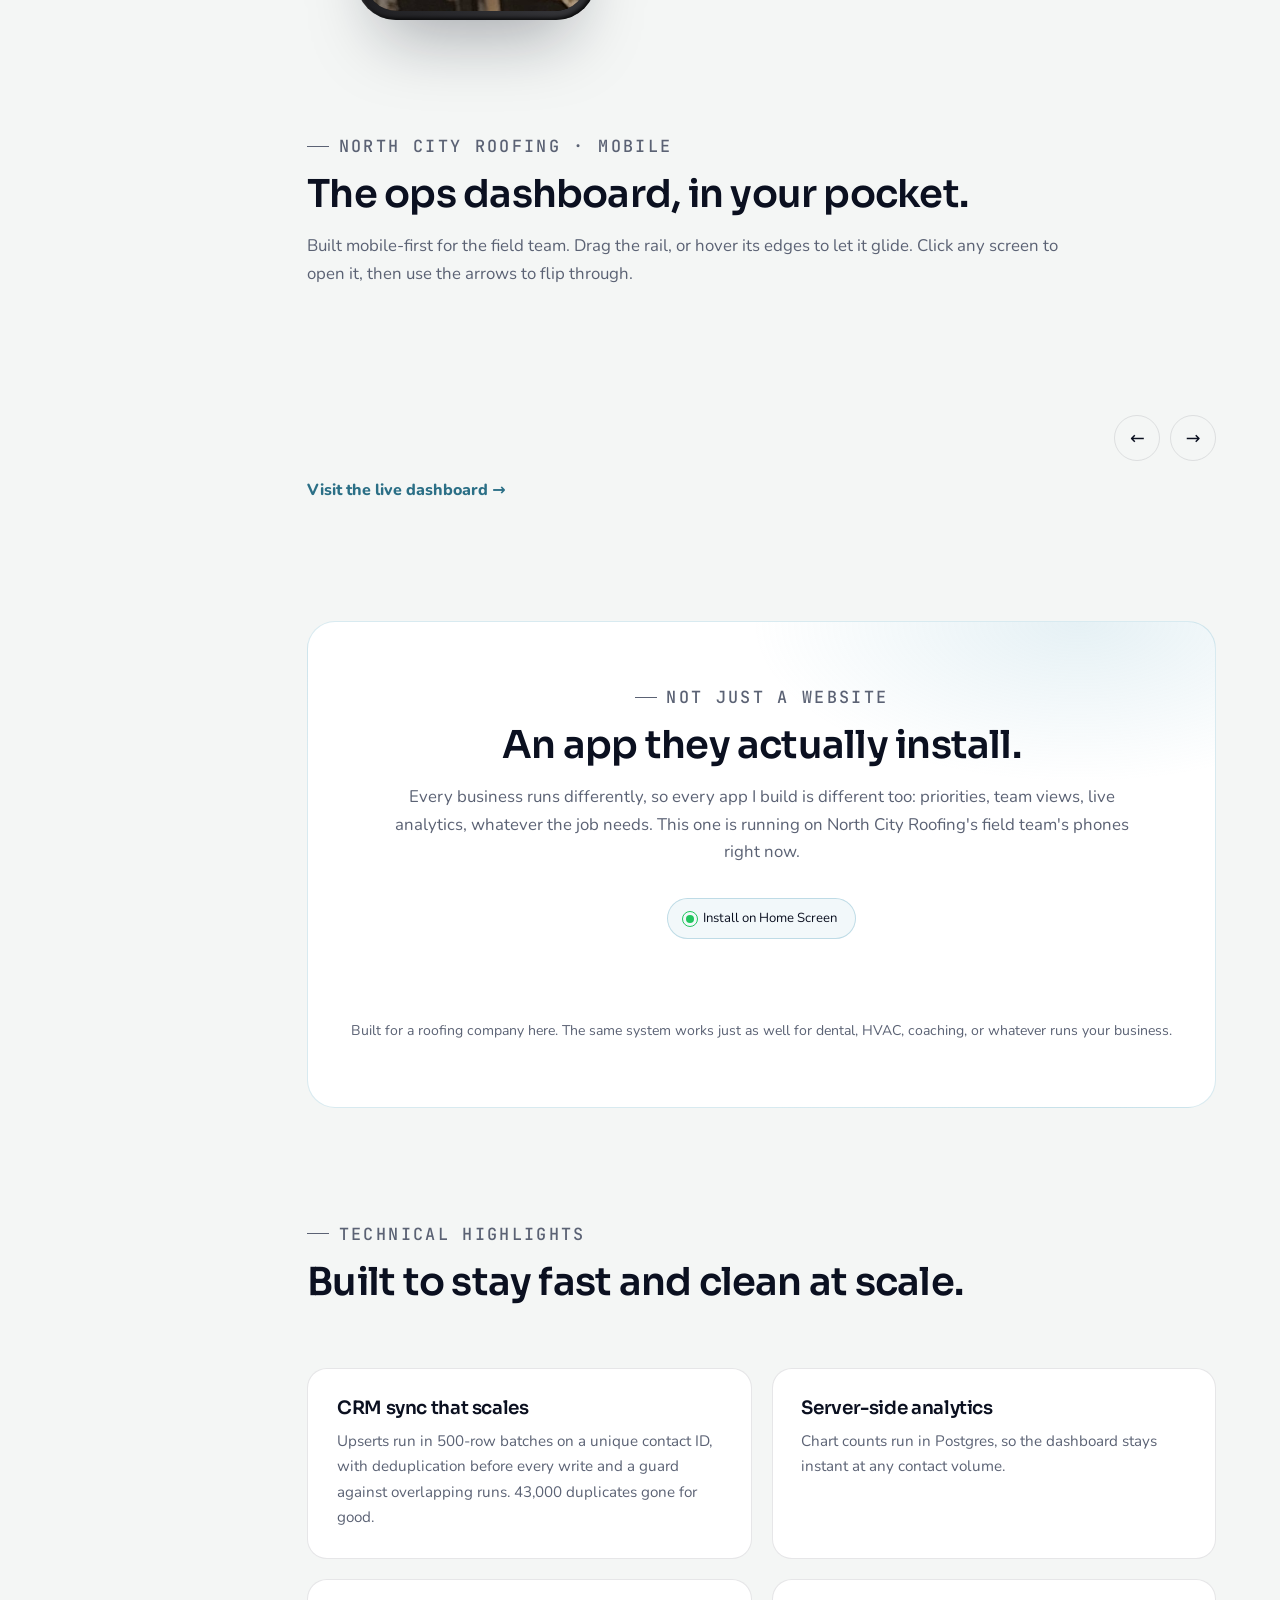
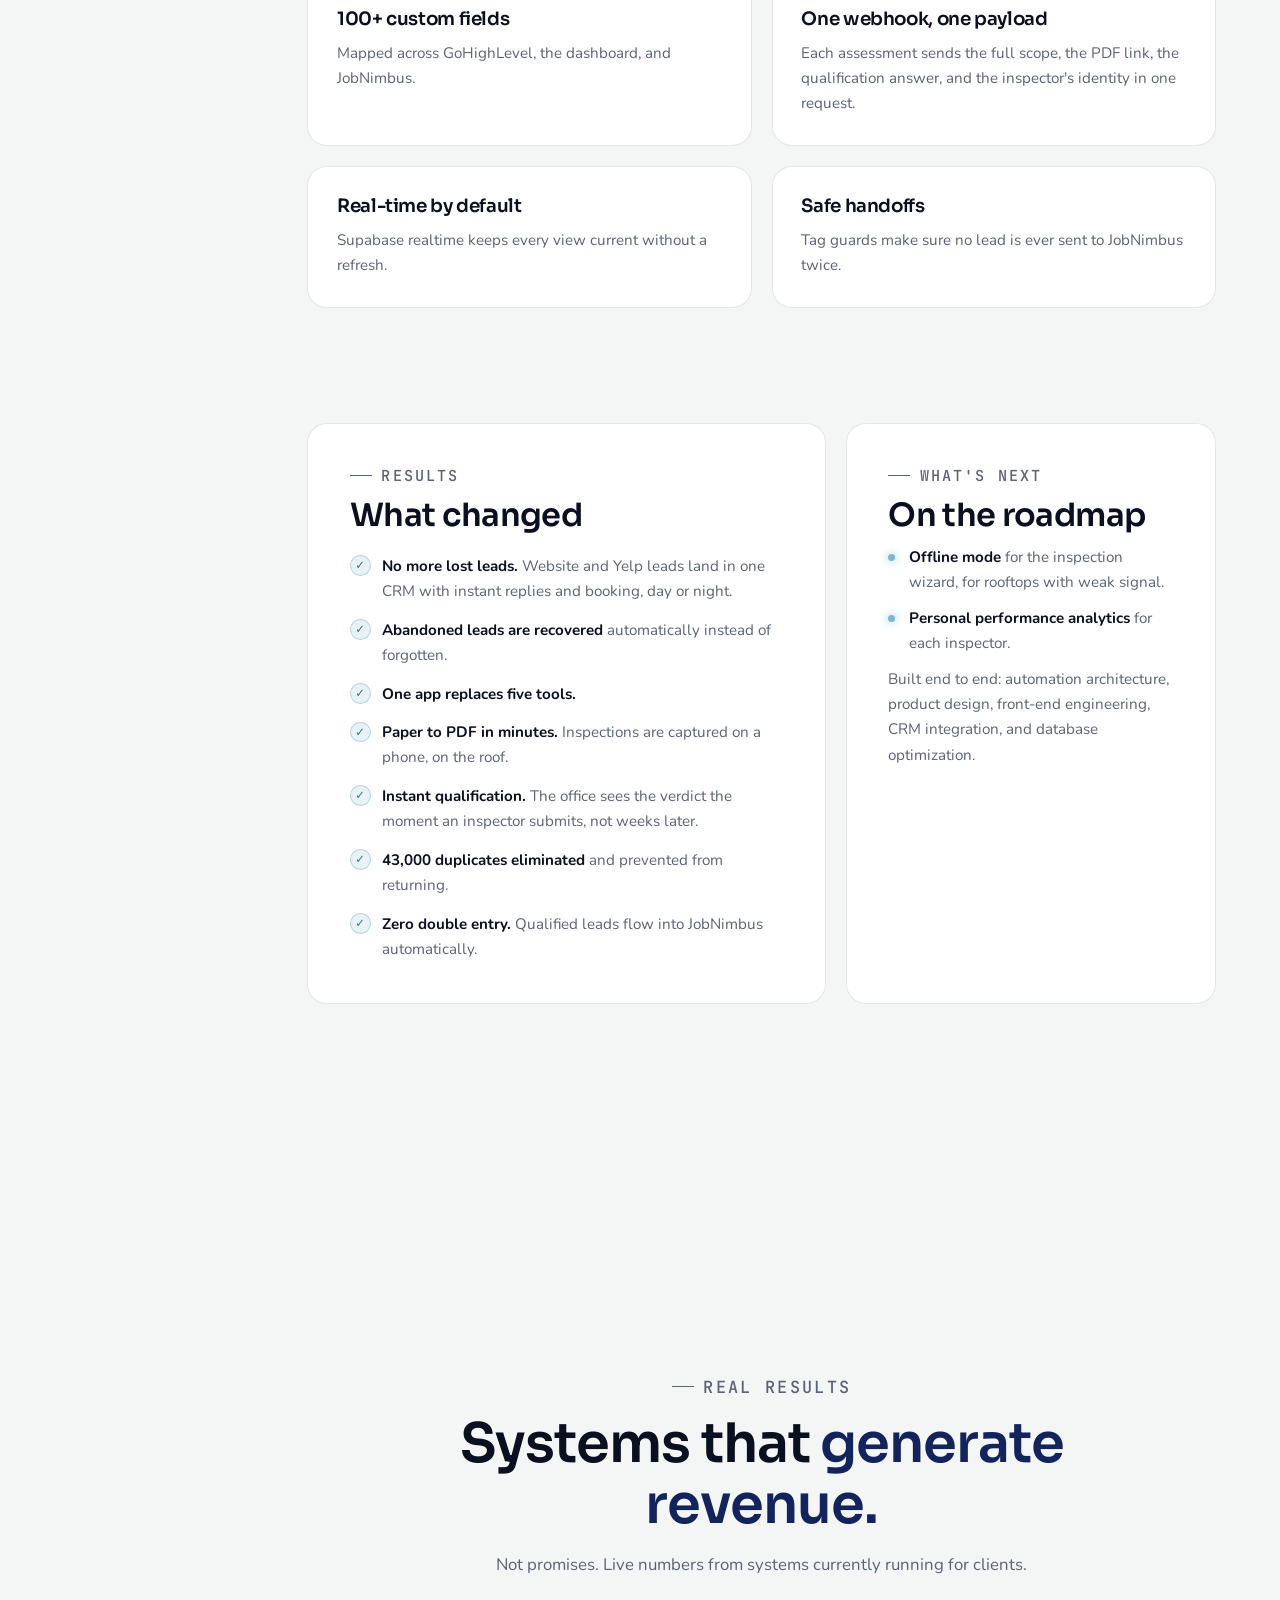
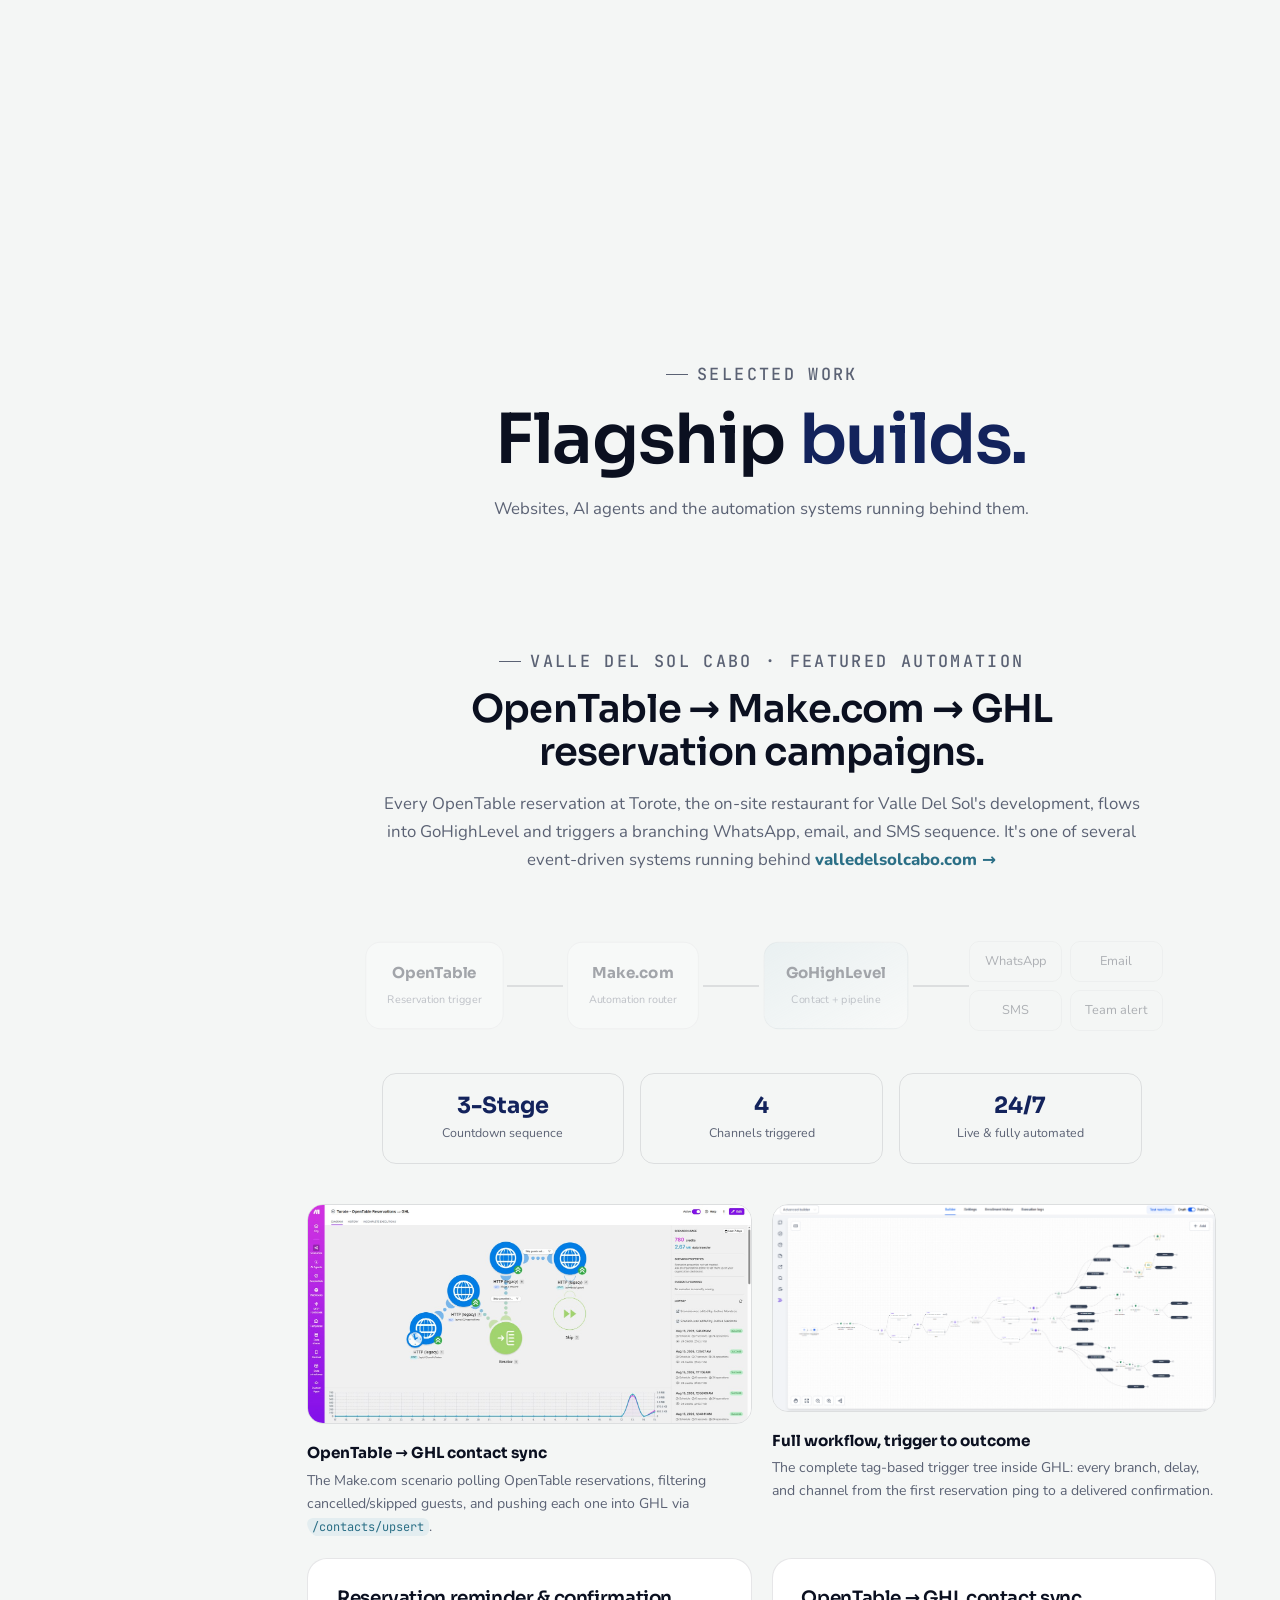
==== commit 5cb2b8c6: "Update index.html" ====
--- a/index.html
+++ b/index.html
@@ -22,6 +22,7 @@
 <link rel="preconnect" href="https://fonts.gstatic.com" crossorigin>
 <link href="https://fonts.googleapis.com/css2?family=JetBrains+Mono:wght@400;500;600&family=Nunito:wght@400;600;700;800&family=Sora:wght@300;400;600;700&display=swap" rel="stylesheet">
 <link rel="stylesheet" href="./site.css">
+<link rel="stylesheet" href="./showcase3d.css">
 </head>
 <body>
 
@@ -158,7 +159,72 @@
     </div>
     <a href="#case" class="cue inline"><span>Now!</span><i>↓</i></a>
   </section>
-
+  <!-- ============ 3D DEVICE SHOWCASE (iPhone + MacBook) ============ -->
+  <section class="cine" id="showcase" data-group="work" data-narrate="Premium sites|that *stand out*.">
+    <div class="cn-bg" aria-hidden="true"></div>
+    <div class="cine-in">
+      <div class="head center">
+        <p class="kicker">Premium websites</p>
+        <h2 class="split">A premium website like this, <em>built for your business.</em></h2>
+        <p>I design and build sites that look nothing like a template, so your business is the one people remember. Cinematic on a laptop, just as sharp in your customer's hand.</p>
+      </div>
+
+      <div class="cn-wrap" id="cnStage">
+        <div class="cn-cam">
+          <div class="cn-orbit" id="cnOrbit"><div class="cn-look" id="cnLook"><div class="cn-scene">
+            <i class="cn-floor"></i><i class="cn-sh cn-sh-mac"></i><i class="cn-sh cn-sh-ph"></i>
+
+            <!-- MacBook -->
+            <div class="cn-dev cn-mac" data-dev="mac" data-src="./showcase/showcase-macbook.mp4" data-cursor="Full screen">
+              <div class="cn-lift"><div class="cn-tilt">
+                <i class="cn-bloom"></i>
+                <div class="cn-hinge" id="cnHinge"><div class="cn-lid">
+                  <div class="cn-lid-front">
+                    <button type="button" class="cn-screen" aria-label="Watch the desktop website demo full screen">
+                      <video class="cn-vid" data-src="./showcase/showcase-macbook.mp4" poster="./showcase/showcase-macbook.jpg" muted loop playsinline preload="none"></video>
+                      <span class="cn-off"></span><span class="cn-dim"></span><span class="cn-gloss"></span><span class="cn-sweep"></span><span class="cn-flare"></span>
+                      <span class="cn-pill"><svg viewBox="0 0 24 24" width="1.1em" height="1.1em" fill="none" stroke="currentColor" stroke-width="2.2" stroke-linecap="round" stroke-linejoin="round" aria-hidden="true"><path d="M15 3h6v6M9 21H3v-6M21 3l-7 7M3 21l7-7"/></svg>Watch full screen</span>
+                    </button>
+                  </div>
+                  <div class="cn-lid-back"><img src="./images/logo-x.png" alt="" onerror="this.style.display='none'"></div>
+                  <i class="cn-lid-l"></i><i class="cn-lid-r"></i><i class="cn-lid-t"></i>
+                </div></div>
+                <div class="cn-deck"><i class="cn-kb"></i><i class="cn-tp"></i></div>
+                <i class="cn-base-f"></i><i class="cn-base-l"></i><i class="cn-base-r"></i>
+              </div></div>
+            </div>
+
+            <!-- iPhone -->
+            <div class="cn-dev cn-ph" data-dev="phone" data-src="./showcase/showcase-iphone.mp4" data-cursor="Full screen">
+              <div class="cn-float"><div class="cn-lift"><div class="cn-tilt">
+                <i class="cn-bloom"></i>
+                <div class="cn-sls"><i class="cn-sl" style="--i:1"></i><i class="cn-sl" style="--i:2"></i><i class="cn-sl" style="--i:3"></i><i class="cn-sl" style="--i:4"></i><i class="cn-sl" style="--i:5"></i><i class="cn-sl" style="--i:6"></i><i class="cn-sl" style="--i:7"></i><i class="cn-sl" style="--i:8"></i><i class="cn-sl" style="--i:9"></i><i class="cn-sl" style="--i:10"></i></div>
+                <div class="cn-ph-back"></div>
+                <div class="cn-ph-front">
+                  <button type="button" class="cn-screen" aria-label="Watch the mobile website demo full screen">
+                    <video class="cn-vid" data-src="./showcase/showcase-iphone.mp4" poster="./showcase/showcase-iphone.jpg" muted loop playsinline preload="none"></video>
+                    <span class="cn-off"></span><span class="cn-dim"></span><span class="cn-gloss"></span><span class="cn-sweep"></span><span class="cn-flare"></span>
+                    <span class="cn-pill"><svg viewBox="0 0 24 24" width="1.1em" height="1.1em" fill="none" stroke="currentColor" stroke-width="2.2" stroke-linecap="round" stroke-linejoin="round" aria-hidden="true"><path d="M15 3h6v6M9 21H3v-6M21 3l-7 7M3 21l7-7"/></svg>Full screen</span>
+                  </button>
+                </div>
+              </div></div></div>
+            </div>
+          </div></div></div>
+        </div>
+      </div>
+      <p class="cn-hint"><span class="cn-hint-fine">Hover a screen, then click to watch it full screen.</span><span class="cn-hint-touch">Tap a screen to watch it full screen.</span></p>
+
+      <ul class="cn-proof">
+        <li><h3>Stands out from your competitors</h3><p>A design nobody mistakes for a template, so you're the business they remember.</p></li>
+        <li><h3>Sharp on every screen</h3><p>Desktop and phone get the same care, because most of your customers find you on their phone.</p></li>
+        <li><h3>Built to bring in work</h3><p>Fast, clear and wired into your lead system, so visitors turn into enquiries.</p></li>
+      </ul>
+      <div class="cn-cta">
+        <button class="btn btn-solid" type="button" data-hire>Get a website like this</button>
+        <a class="btn btn-ghost" href="#websites">See more of my sites</a>
+      </div>
+    </div>
+  </section>
   <!-- ============ CASE STUDY: NORTH CITY ROOFING ============ -->
   <section class="sec" id="case" data-group="case">
     <div class="case-hero" data-narrate="Then we find out what's|really *broken*...">
@@ -699,5 +765,6 @@
 <script src="https://cdn.jsdelivr.net/npm/@emailjs/browser@4/dist/email.min.js"></script>
 <script src="./data.js"></script>
 <script src="./site.js"></script>
+<script src="./showcase3d.js"></script>
 </body>
 </html>
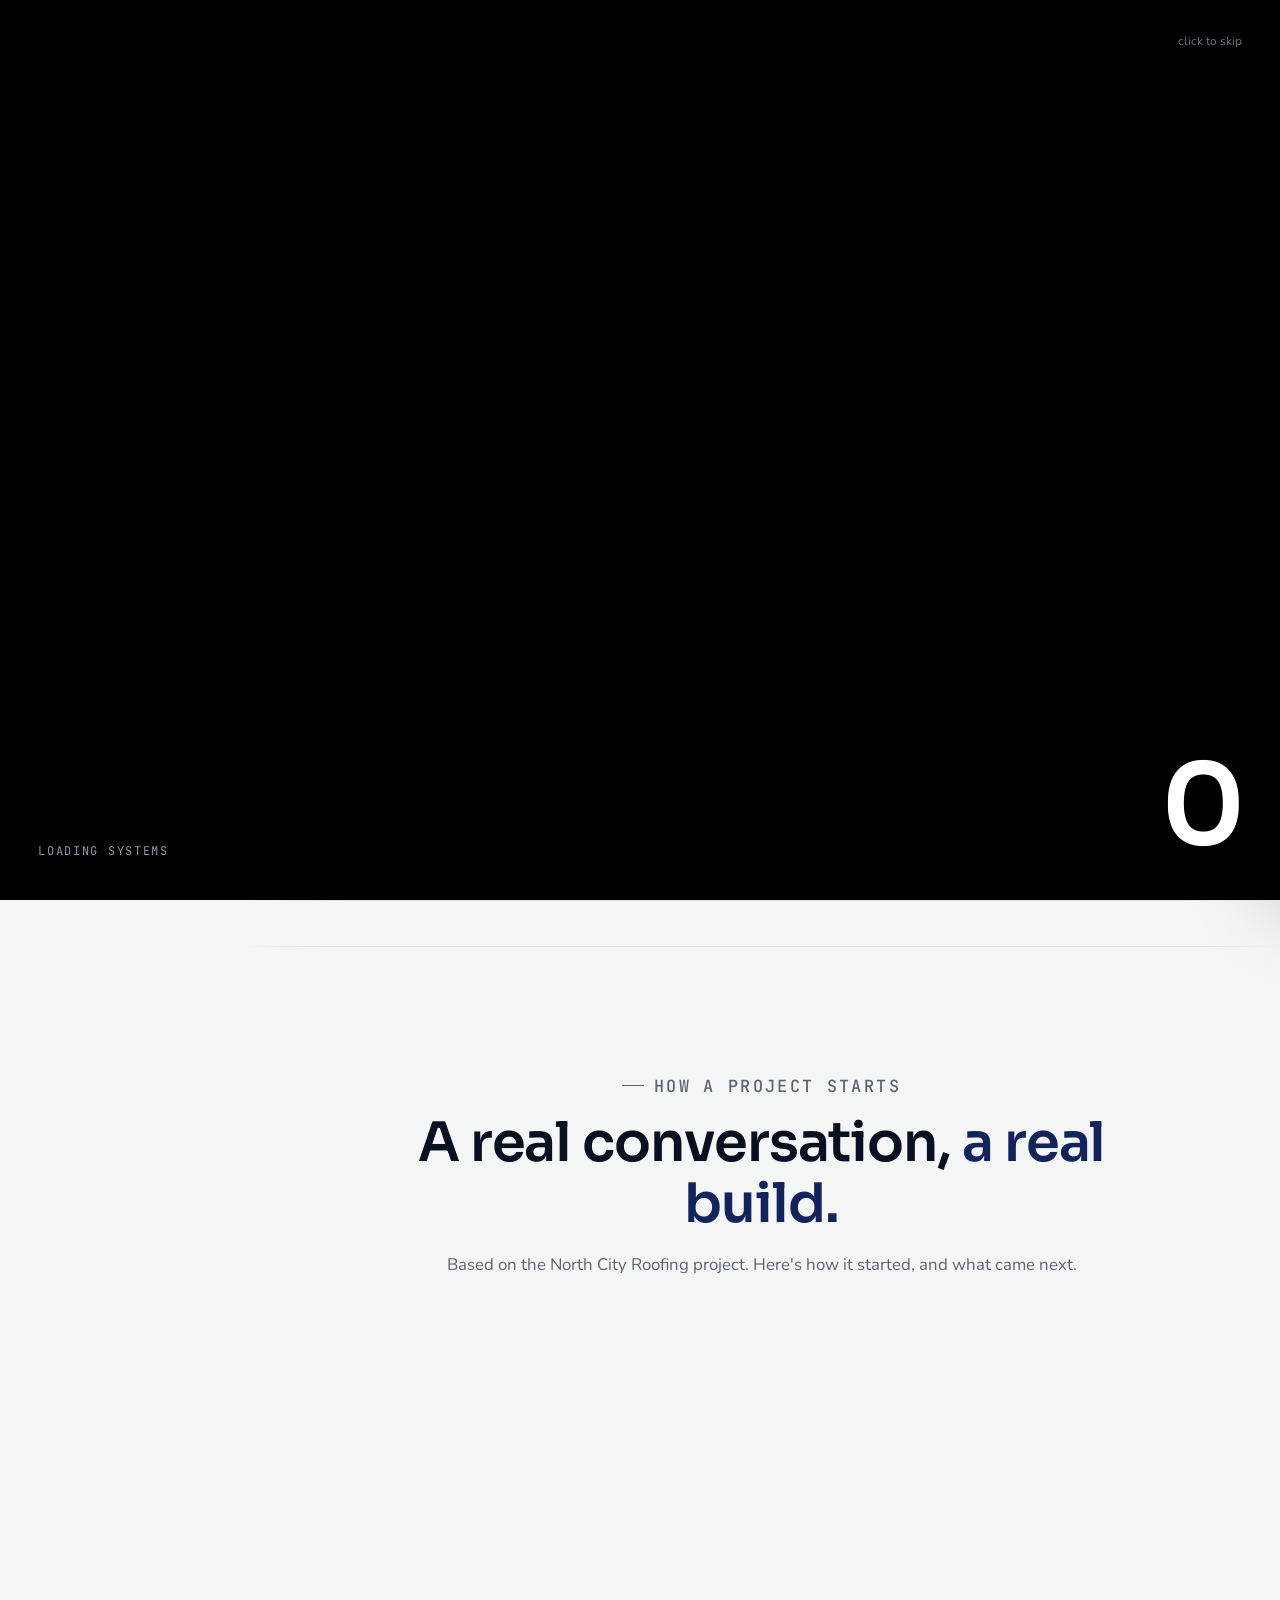
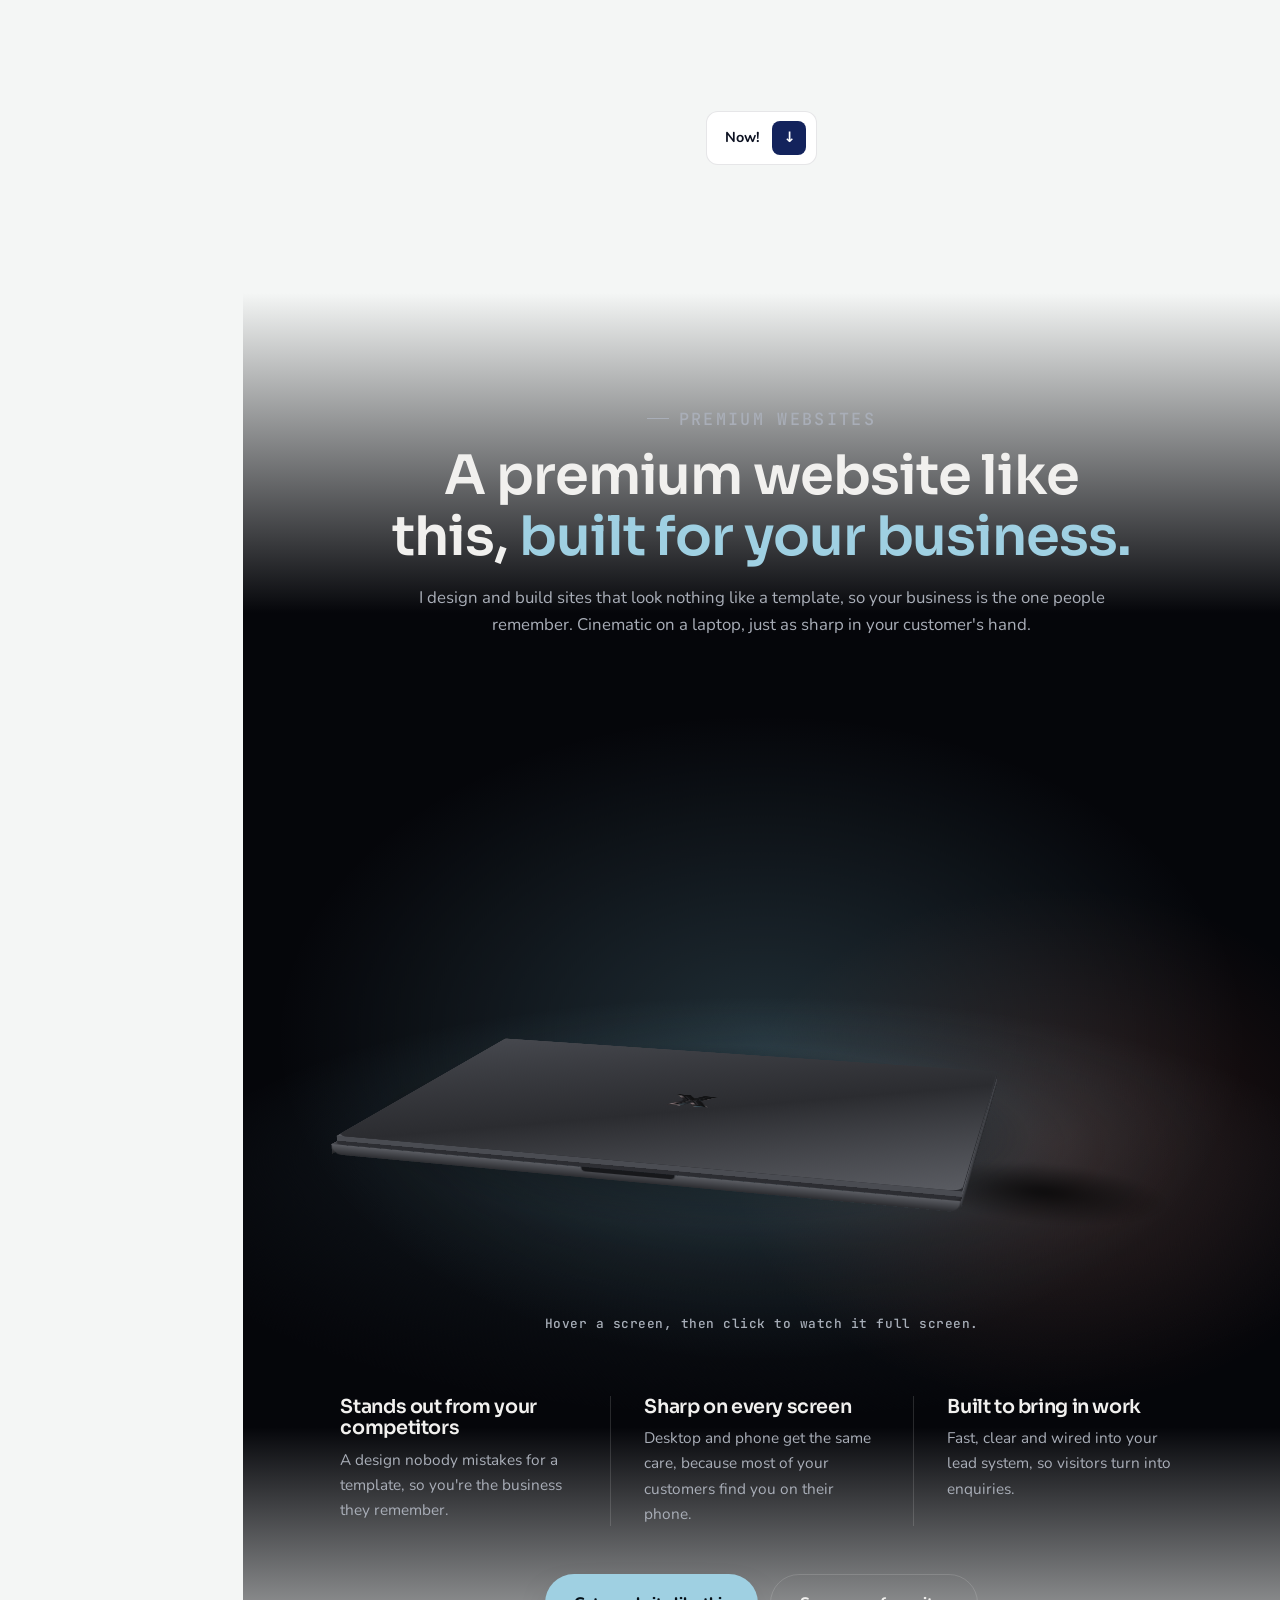
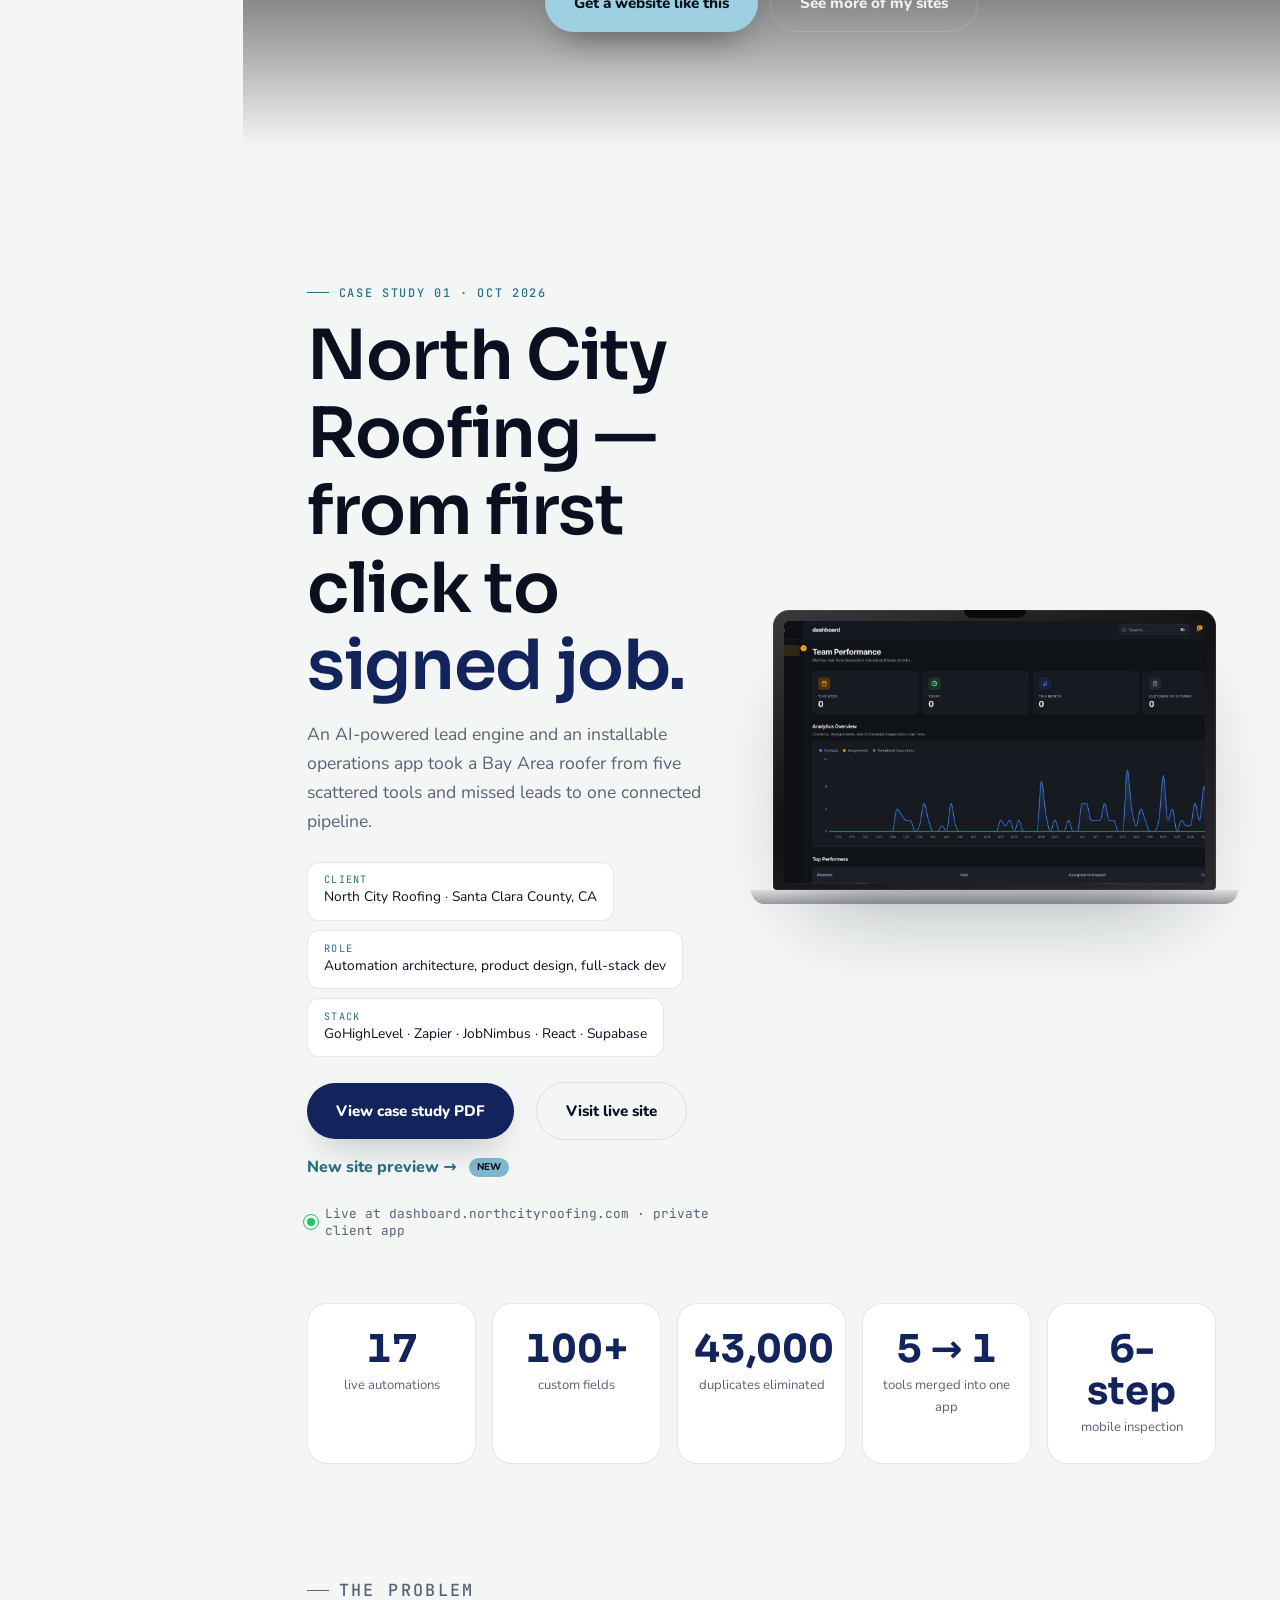
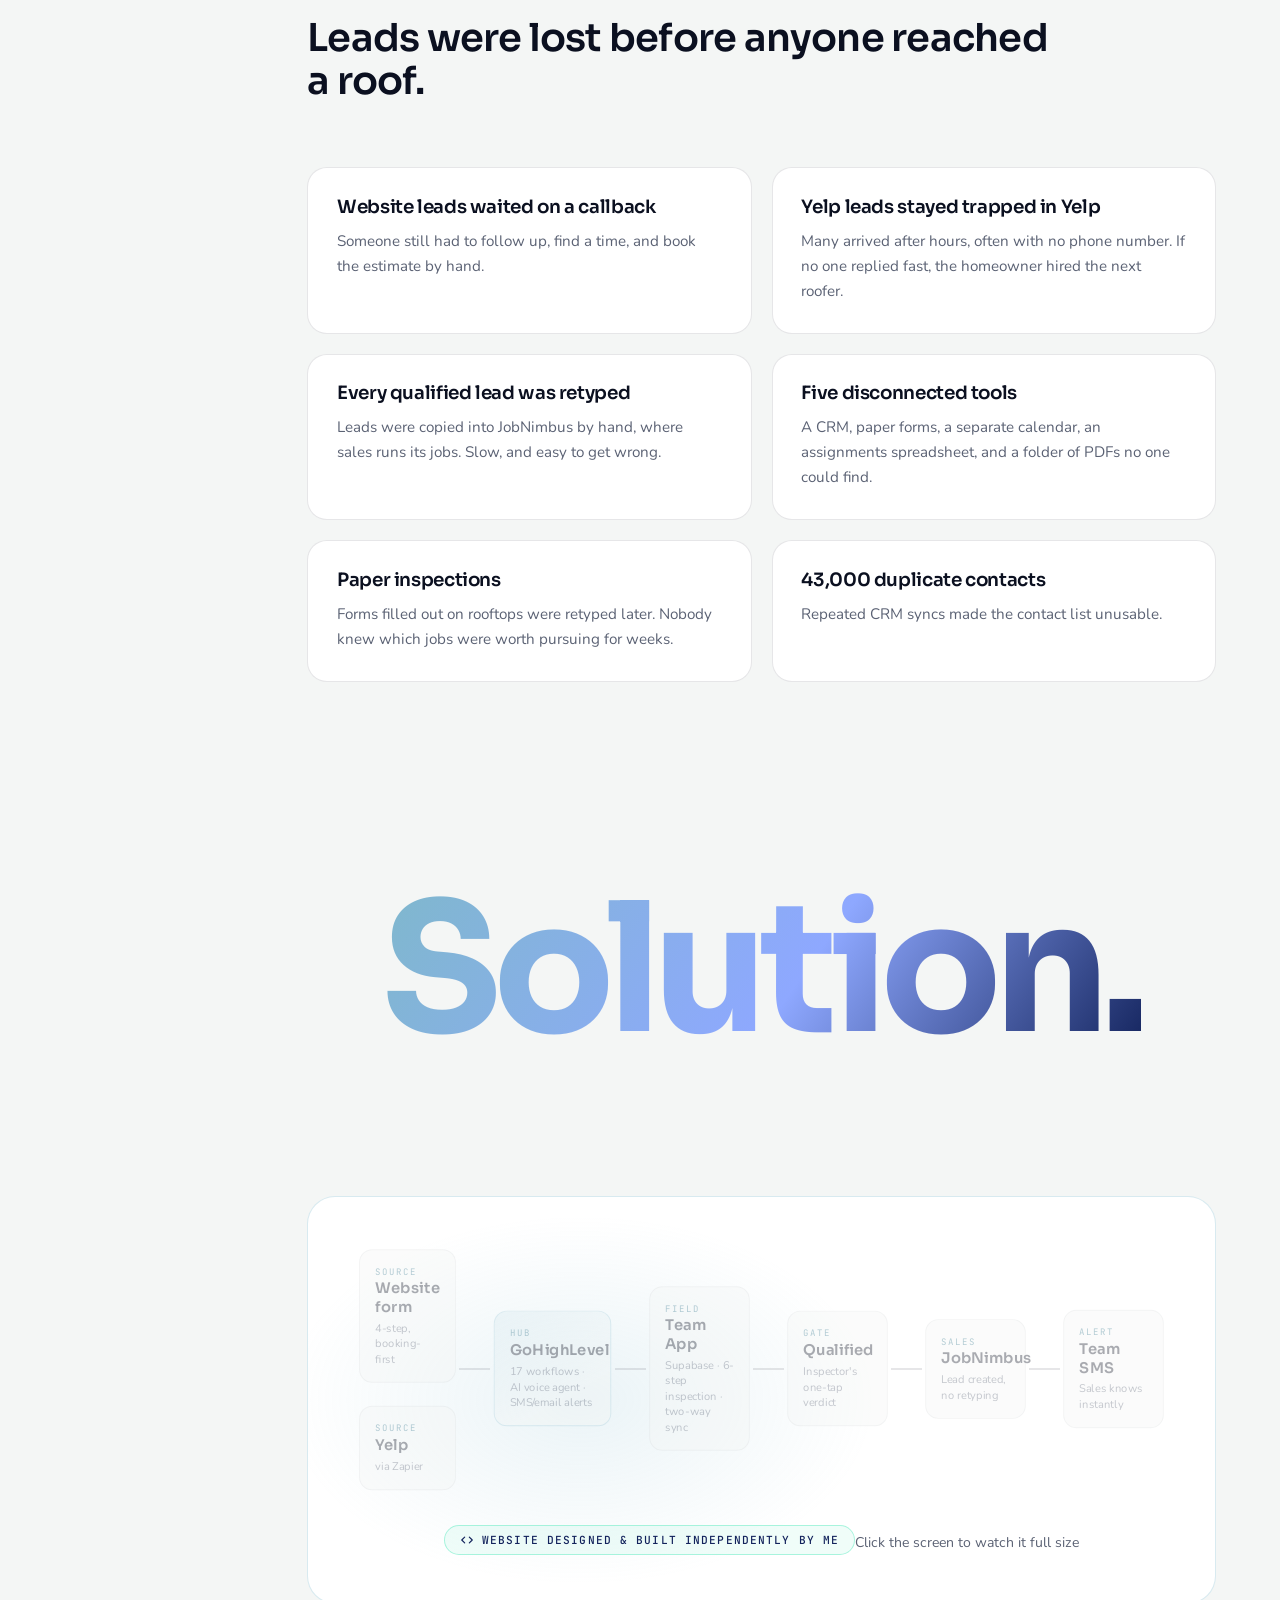
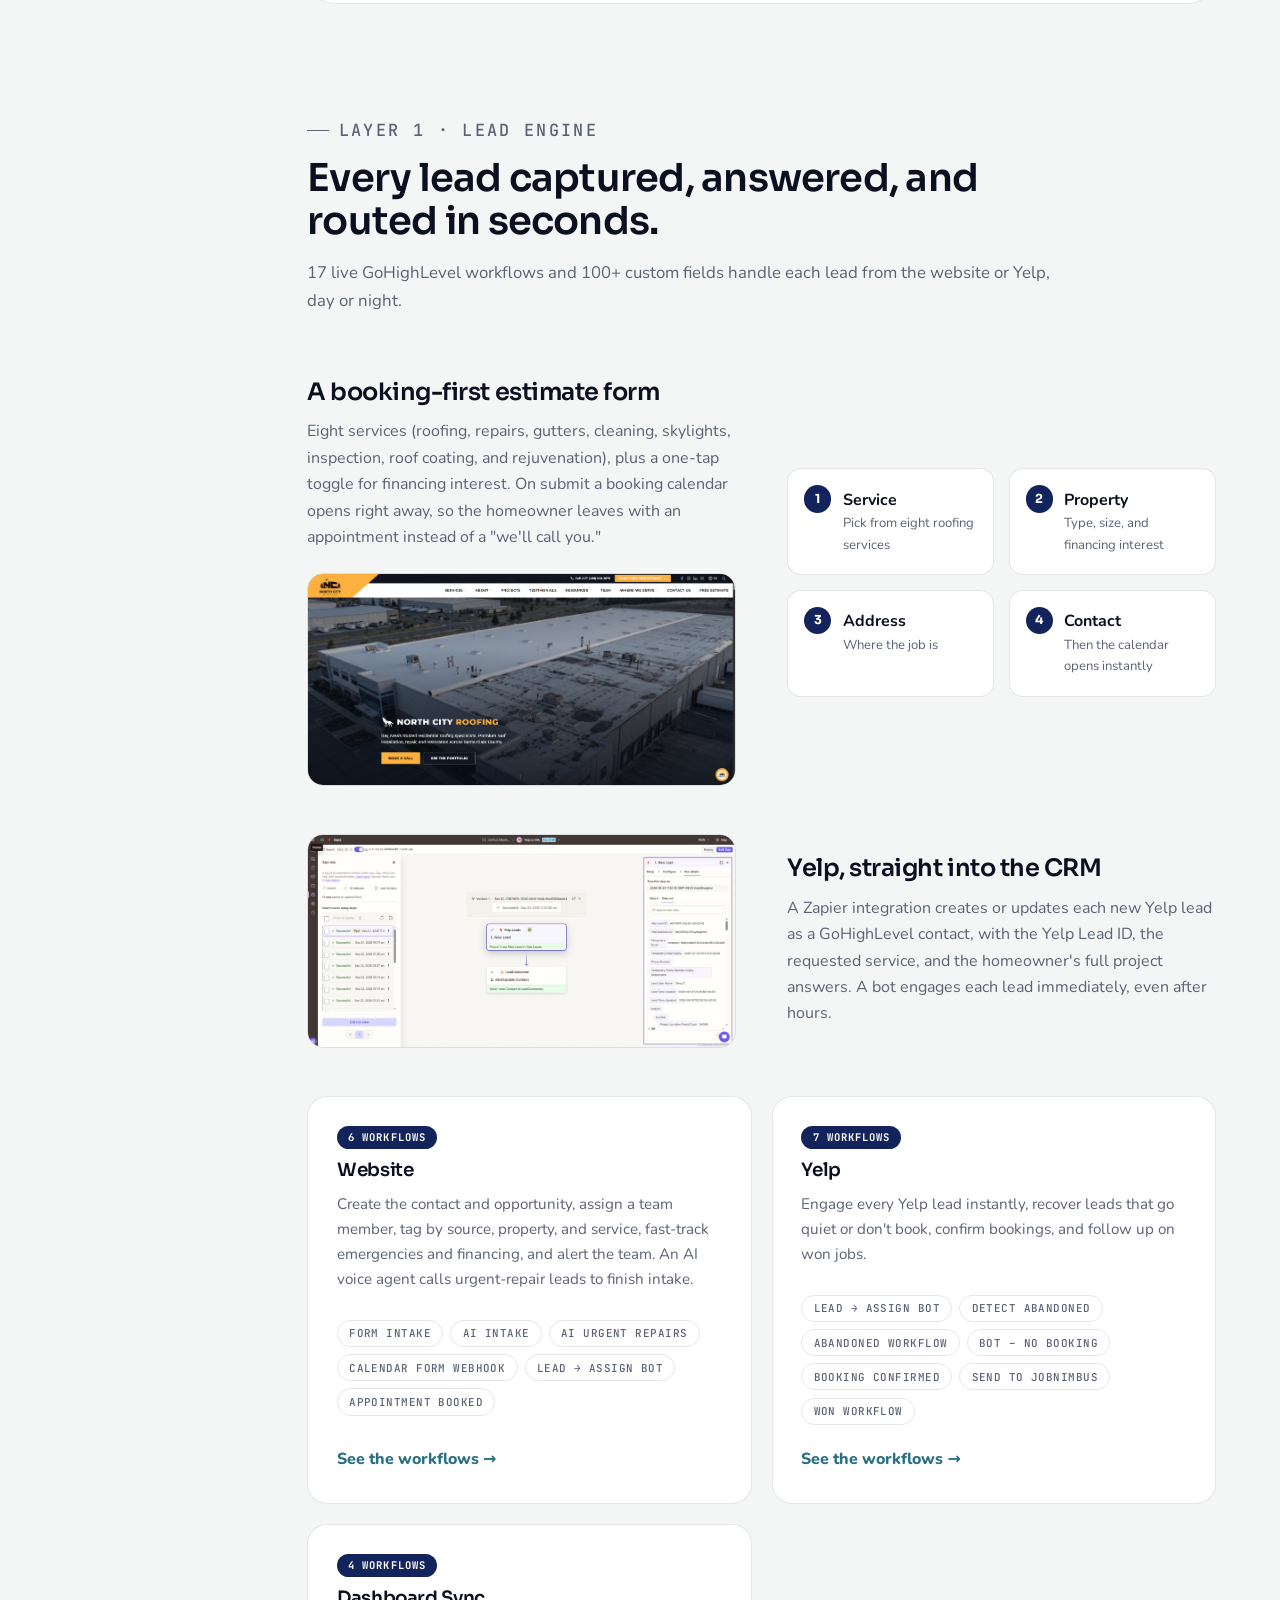
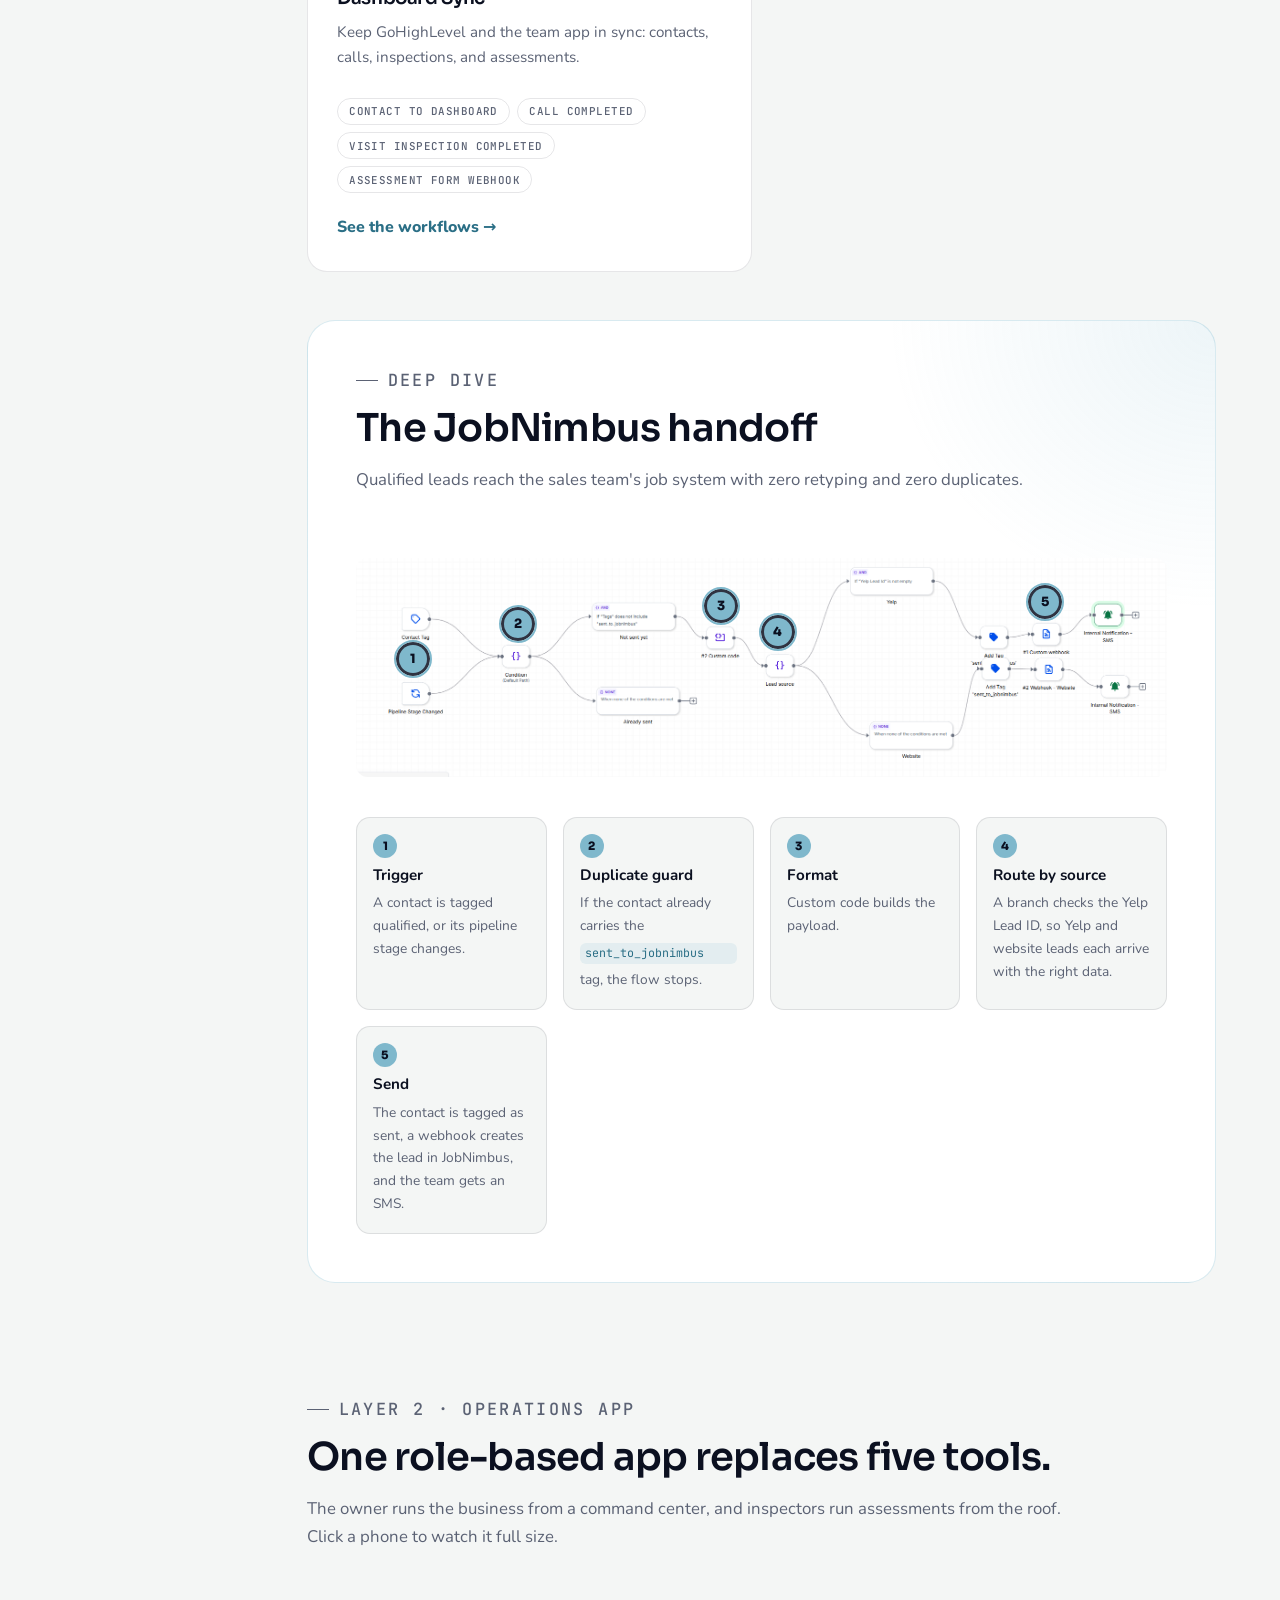
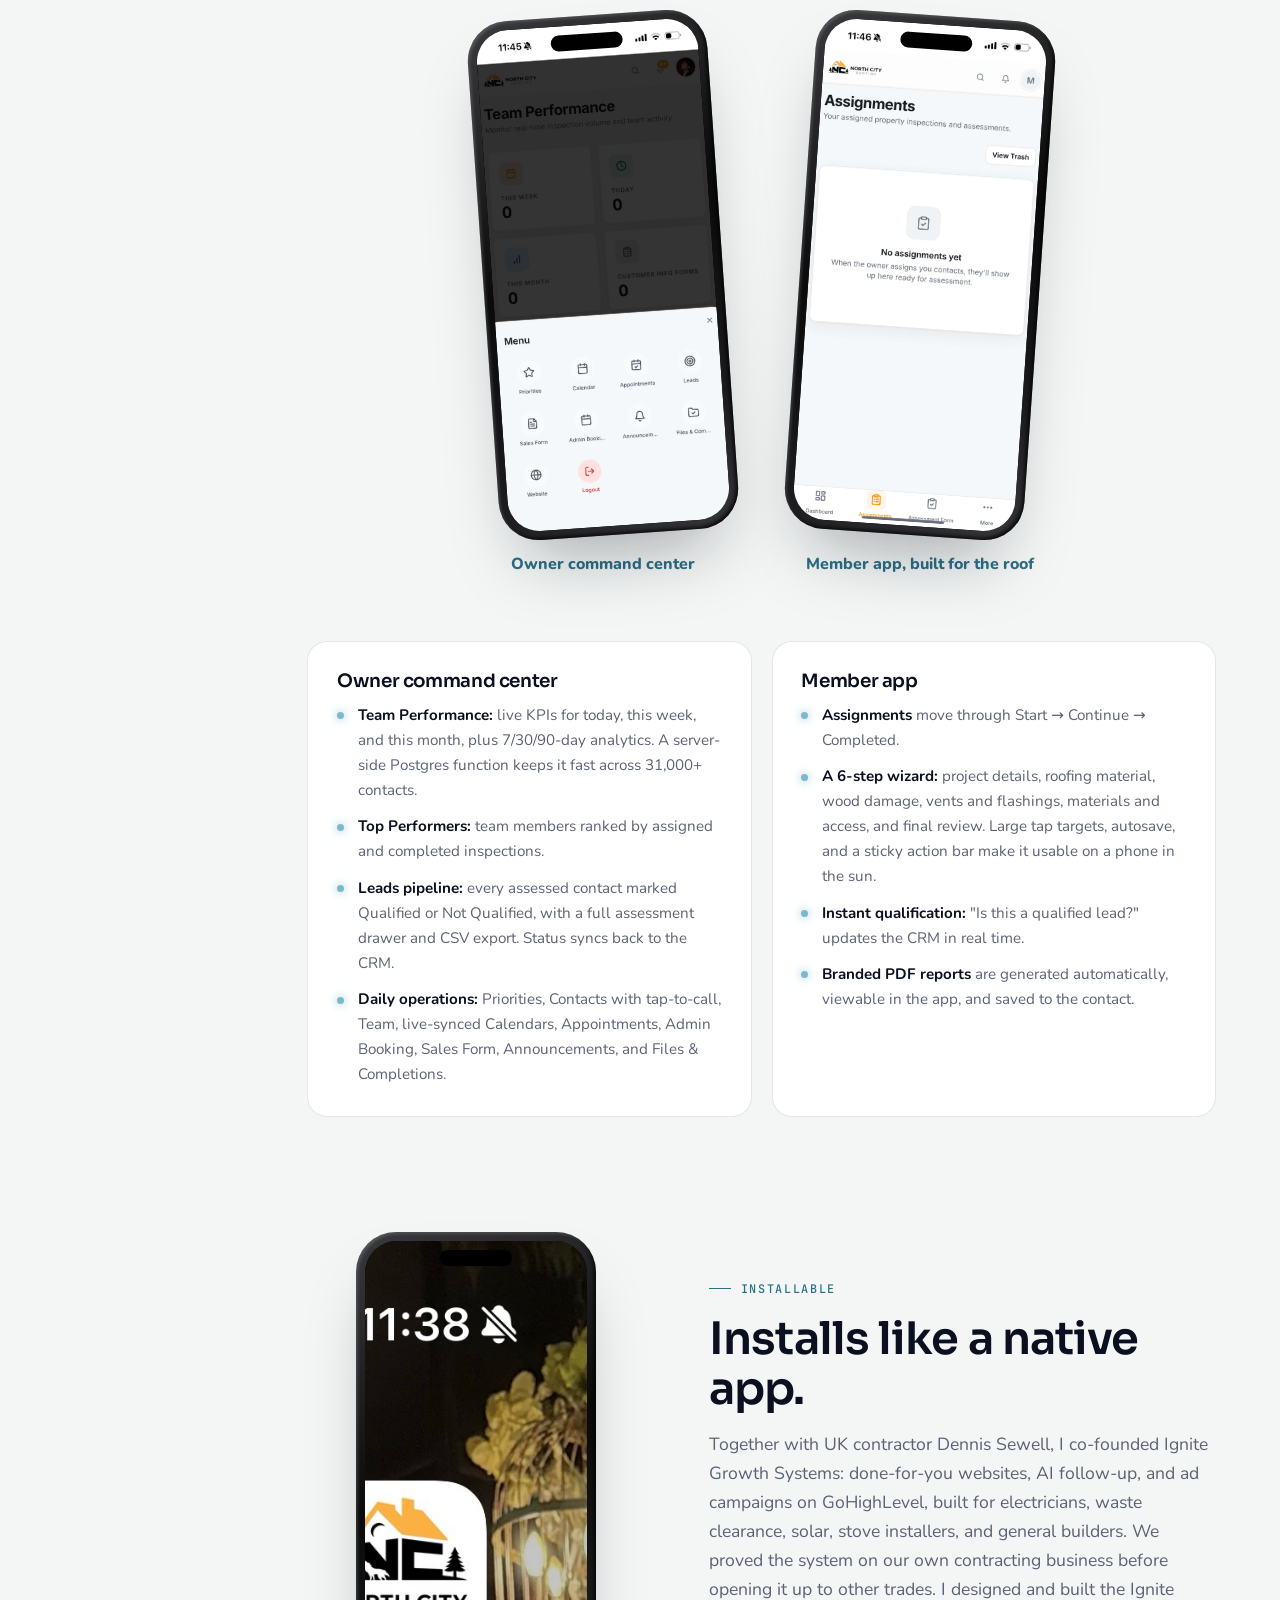
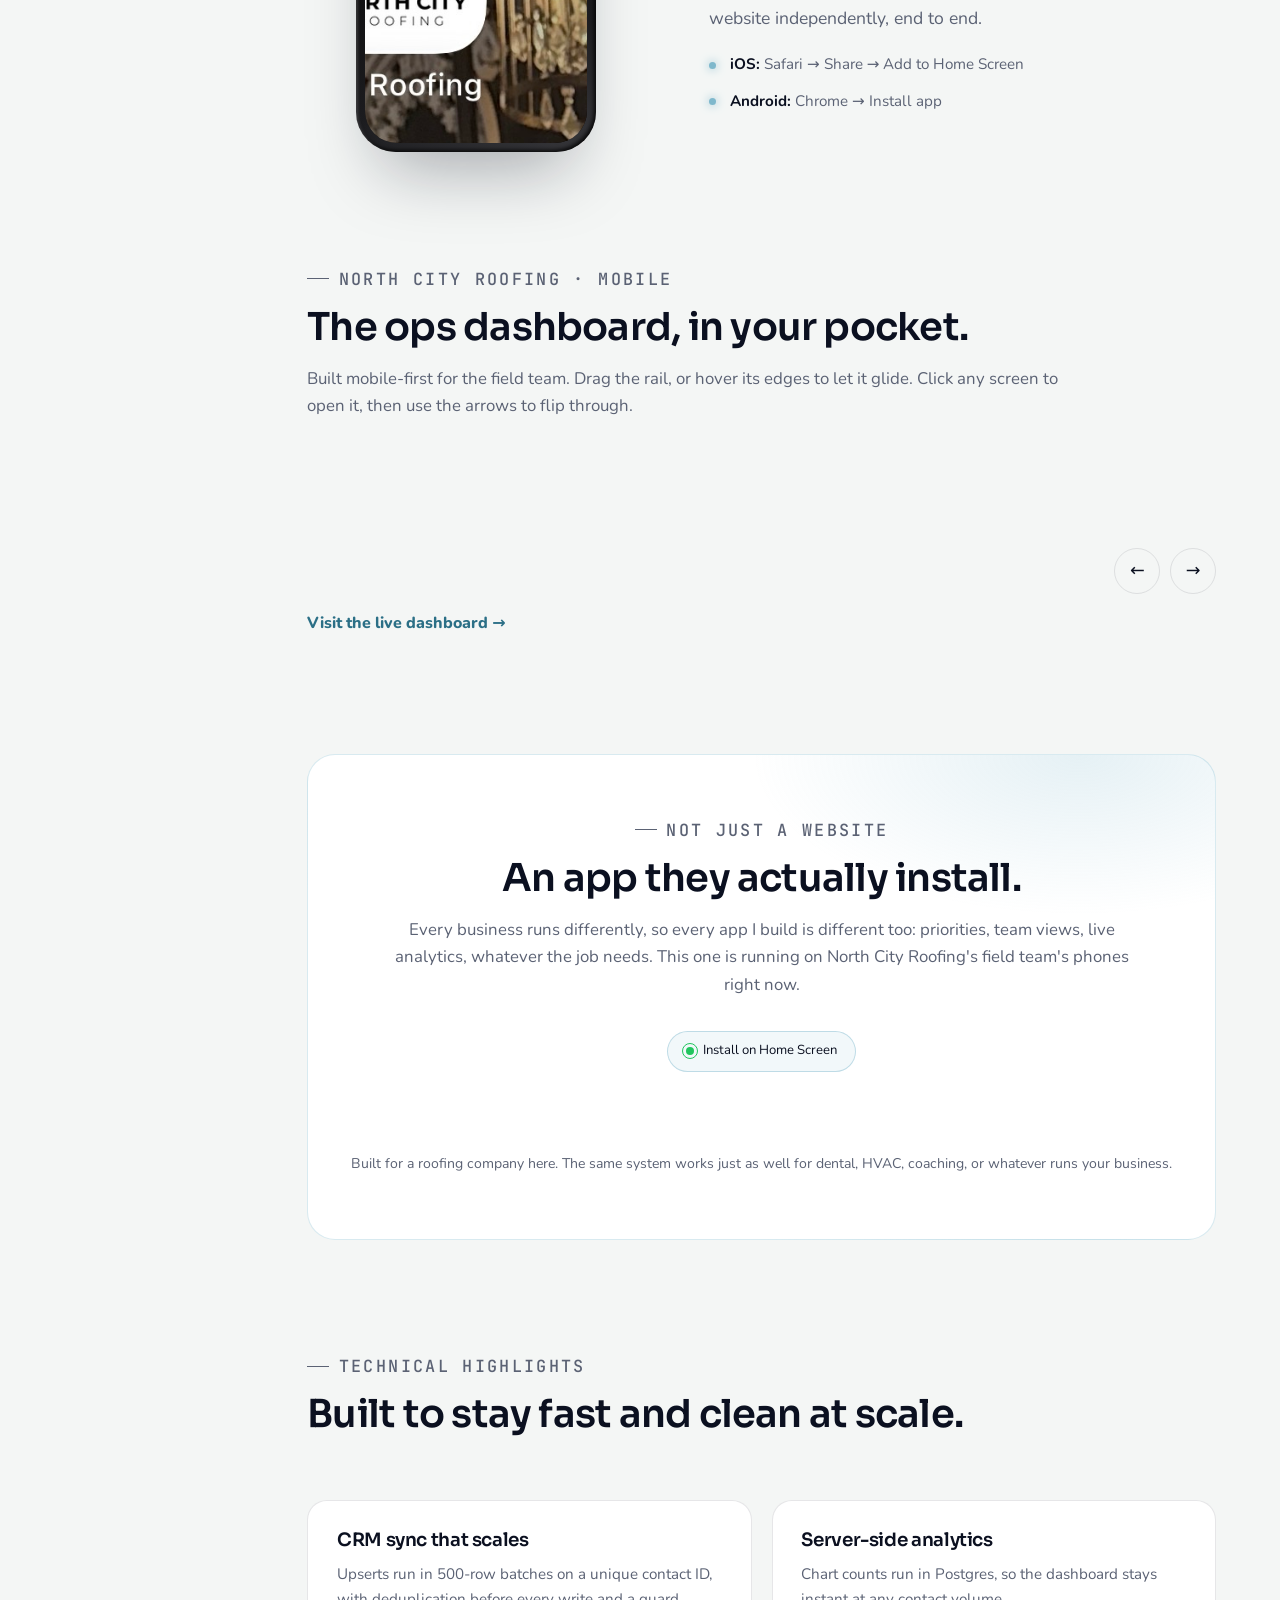
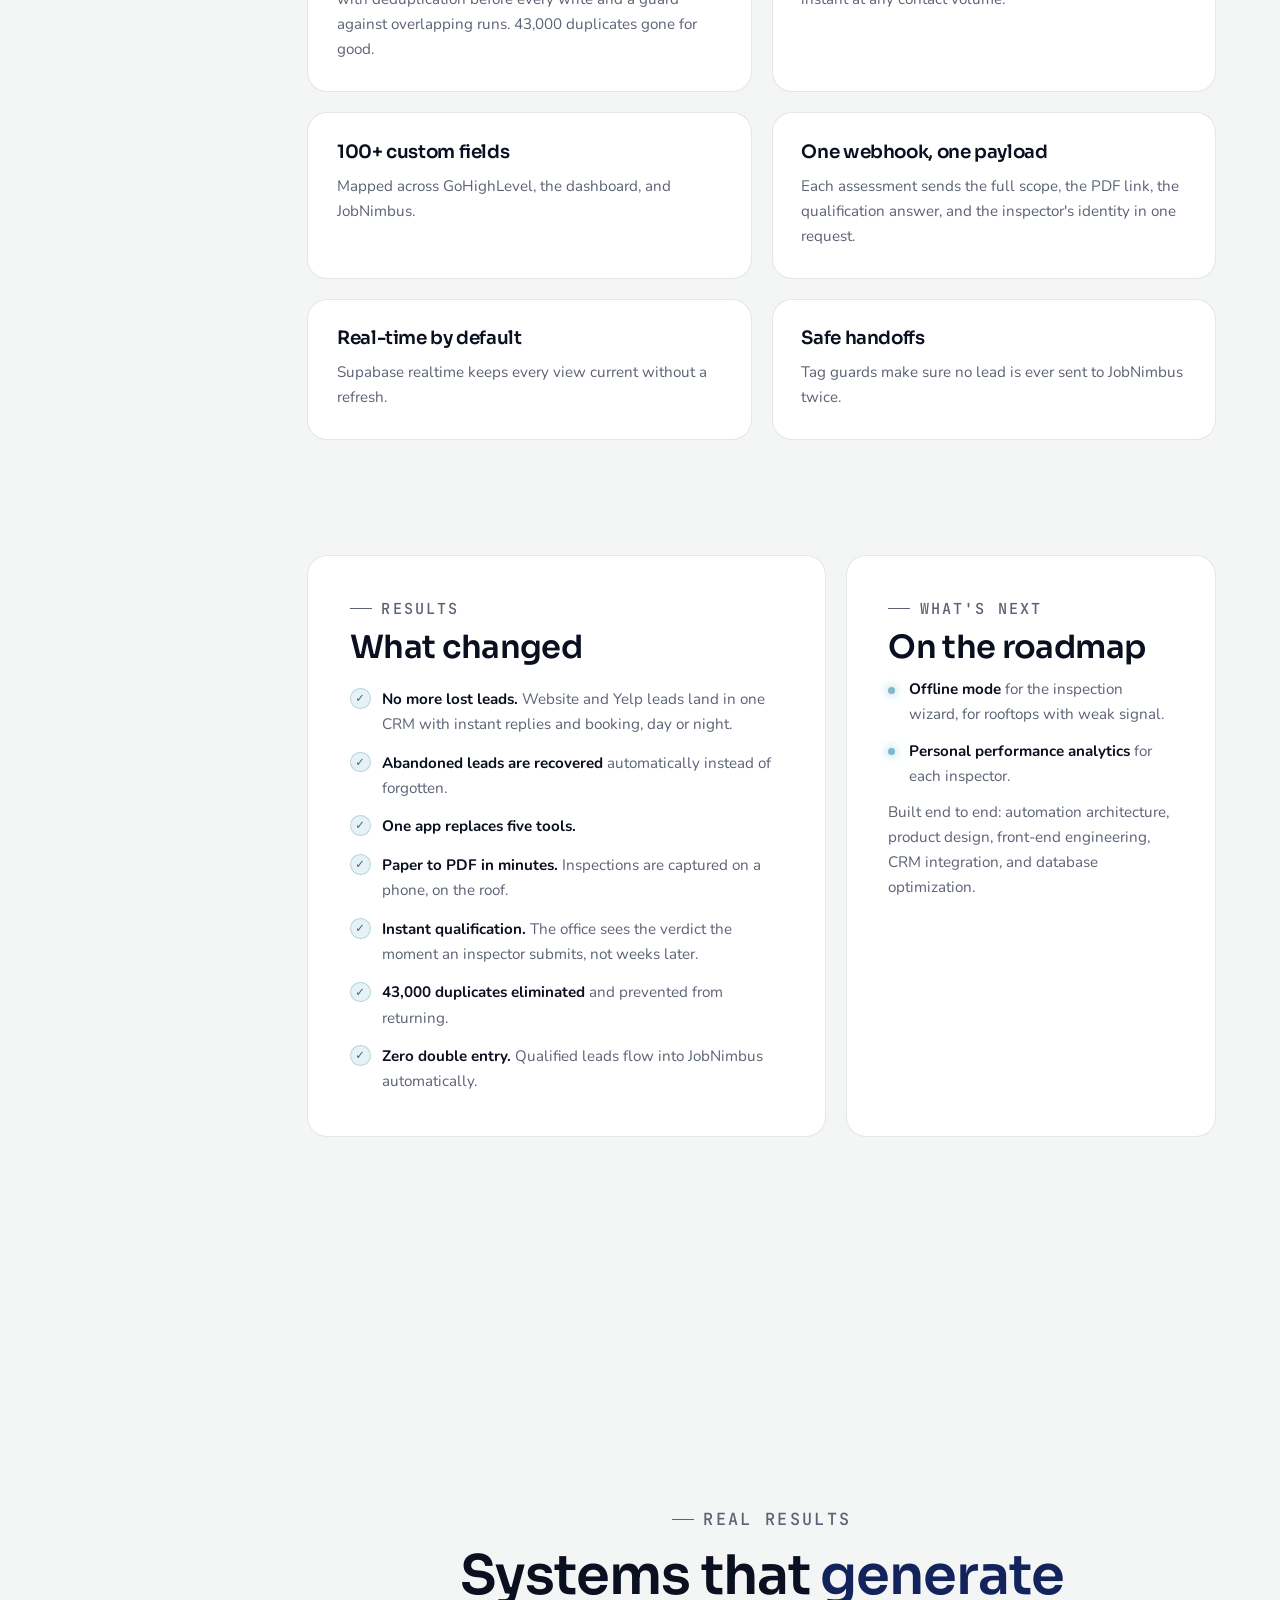
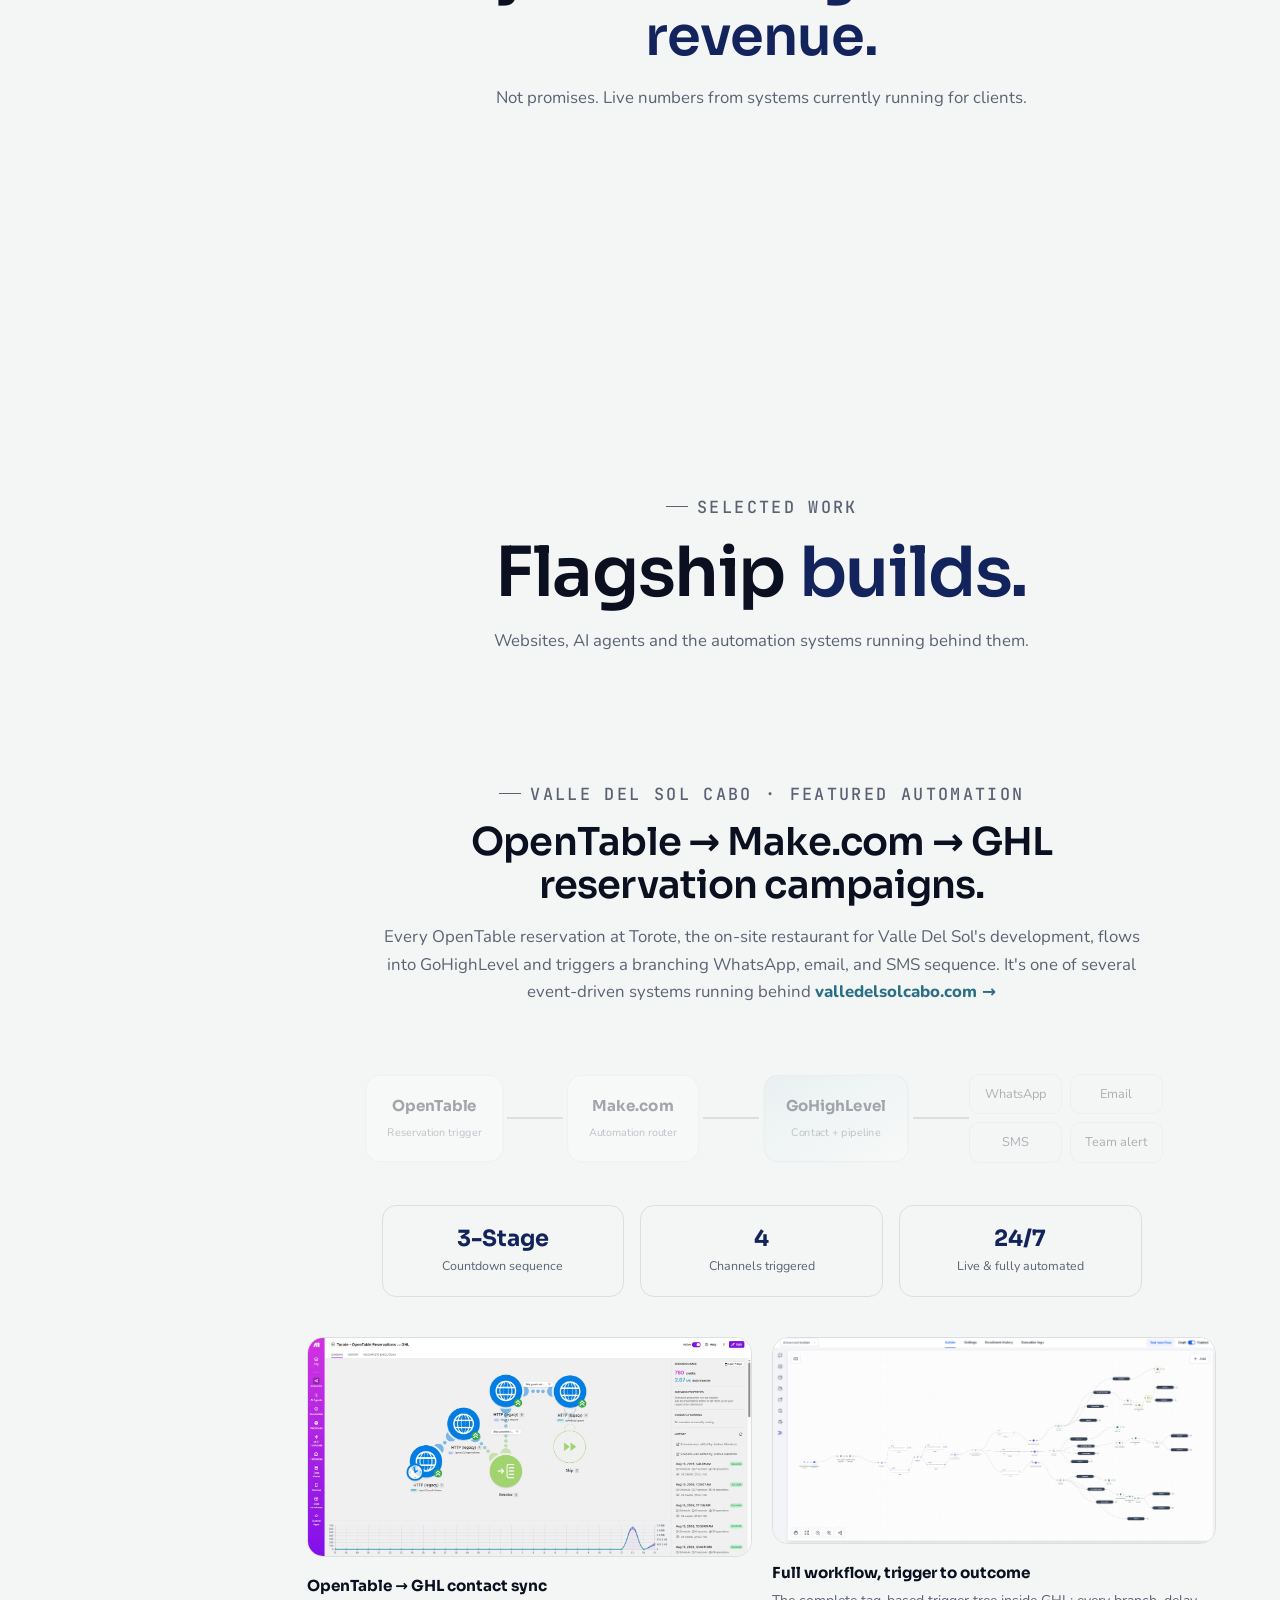
==== commit 252fc16d: "Update index.html" ====
--- a/index.html
+++ b/index.html
@@ -240,7 +240,7 @@
         <div class="actions">
           <a class="btn btn-solid mag" href="./assets/case-studies/north-city-roofing/north-city-roofing-case-study.pdf" target="_blank" rel="noopener">View case study PDF</a>
           <a class="btn btn-ghost mag" href="https://northcityroofing.com" target="_blank" rel="noopener">Visit live site</a>
-          <a class="link" href="https://nc-new.vibepreview.com/" target="_blank" rel="noopener">New site preview →<span class="new">New</span></a>
+          <a class="link" href="https://dashboard.northcityroofing.com/" target="_blank" rel="noopener">New site preview →<span class="new">New</span></a>
         </div>
         <p class="live"><span class="dot"></span>Live at dashboard.northcityroofing.com · private client app</p>
       </div>
--- a/showcase3d.css
+++ b/showcase3d.css
@@ -0,0 +1,201 @@
+/* =========================================================
+   3D DEVICE SHOWCASE — iPhone + MacBook (section #showcase)
+   Loads after site.css. Everything is prefixed .cn- / .cf-
+   so it cannot clash with the rest of the site.
+
+   Sizing: every dimension is written as  calc(var(--u) * N)
+   where --u is 1% of the stage width, so the whole 3D scene
+   scales as one piece on any screen.
+   ========================================================= */
+
+/* ---------- section band (always dark, fades into the page) ---------- */
+.cine{position:relative;overflow:clip;isolation:isolate;padding:clamp(4.5rem,9vw,8rem) 0}
+.cine::before{content:"";position:absolute;inset:0;z-index:-2;
+  background:linear-gradient(180deg,var(--bg) 0,#05060a 22%,#05060a 78%,var(--bg) 100%)}
+
+/* dark tokens, scoped to the content so site buttons/headings flip to light-on-dark */
+.cine-in{
+  --bg:#05060a;--bg2:#0b0d12;--card:#10131a;--ink:#f1f0ee;--muted:#a9aeb8;--line:rgba(255,255,255,.14);
+  --primary:#9fd0e2;--on-primary:#06121a;--accent-ink:#8cc4d8;--shadow:rgba(0,0,0,.6);
+  position:relative;max-width:1360px;margin:0 auto;padding:0 clamp(1.25rem,5vw,5.5rem);color:var(--ink)}
+.cine-in .head{margin-bottom:clamp(1.5rem,3vw,2.5rem)}
+.cine-in .head h2{max-width:20ch}
+
+/* backdrop light: cool pool, warm kicker, one soft beam from above */
+.cn-bg{position:absolute;inset:0;z-index:-1;pointer-events:none;overflow:hidden}
+.cn-bg::before{content:"";position:absolute;left:50%;top:50%;width:min(1500px,130%);aspect-ratio:1.5;transform:translate(-50%,-48%);
+  background:
+    radial-gradient(closest-side,rgba(127,184,204,.22),transparent 72%),
+    radial-gradient(34% 40% at 72% 62%,rgba(255,122,89,.14),transparent 72%)}
+.cn-bg::after{content:"";position:absolute;left:50%;top:-8%;width:1200px;max-width:150%;height:92%;transform:translateX(-50%);
+  background:conic-gradient(from 180deg at 50% 0,transparent 156deg,rgba(159,208,226,.13) 180deg,transparent 204deg);filter:blur(26px)}
+
+/* ---------- stage ---------- */
+.cn-wrap{container-type:inline-size;position:relative;width:min(100%,1240px);margin:0 auto;aspect-ratio:100/68}
+.cn-cam{--k:1;--u:calc(1cqw * var(--k));position:absolute;inset:0;perspective:calc(var(--u) * 150);perspective-origin:50% 36%}
+.cn-cam,.cn-orbit,.cn-look,.cn-scene,.cn-dev,.cn-float,.cn-lift,.cn-tilt,.cn-hinge,.cn-lid,.cn-sls{transform-style:preserve-3d}
+.cn-orbit,.cn-look{position:absolute;inset:0;transform-origin:50% 72%}
+.cn-orbit{will-change:transform}
+html:not(.js) .cn-orbit{transform:rotateX(-9deg) rotateY(-14deg)}
+.cn-scene{
+  --mw:calc(var(--u) * 64);--mh:calc(var(--u) * 40.9);--md:calc(var(--u) * 42);--mt:calc(var(--u) * 1.1);--ml:calc(var(--u) * .55);
+  --pw:calc(var(--u) * 17.5);--ph:calc(var(--u) * 36);--pr:calc(var(--u) * 3.3);
+  position:absolute;left:50%;top:72%;width:0;height:0}
+
+/* floor: soft pool of light + contact shadows (planes laid flat at y = 0) */
+.cn-floor,.cn-sh{position:absolute;border-radius:50%;pointer-events:none}
+.cn-floor{left:calc(var(--u) * -62);top:calc(var(--u) * -62);width:calc(var(--u) * 124);height:calc(var(--u) * 124);
+  background:radial-gradient(closest-side,rgba(127,184,204,.26),rgba(127,184,204,.07) 58%,transparent);
+  transform:rotateX(90deg) translateZ(calc(var(--u) * -.06))}
+.cn-sh-mac{left:calc(var(--u) * -45);top:calc(var(--u) * -31);width:calc(var(--u) * 74);height:calc(var(--u) * 62);
+  background:radial-gradient(closest-side,rgba(0,0,0,.8),rgba(0,0,0,.35) 60%,transparent);filter:blur(calc(var(--u) * 1.2));
+  transform:rotateX(90deg) translateZ(calc(var(--u) * -.03))}
+.cn-sh-ph{left:calc(var(--u) * 19.5);top:calc(var(--u) * -8);width:calc(var(--u) * 23);height:calc(var(--u) * 16);
+  background:radial-gradient(closest-side,rgba(0,0,0,.75),transparent);filter:blur(calc(var(--u) * .8));
+  transform:translate3d(0,0,calc(var(--u) * 14)) rotateX(90deg);animation:cnShadow 7s ease-in-out infinite}
+@keyframes cnShadow{50%{transform:translate3d(0,0,calc(var(--u) * 14)) rotateX(90deg) scale(.86);opacity:.75}}
+
+/* ---------- device anchors ---------- */
+.cn-dev{position:absolute;left:0;top:0;width:0;height:0}
+.cn-mac{transform:translate3d(calc(var(--u) * -40),calc(var(--u) * -42),calc(var(--u) * -21))}
+.cn-ph{transform:translate3d(calc(var(--u) * 22.25),calc(var(--u) * -37.4),calc(var(--u) * 14))}
+.cn-float{position:absolute;left:0;top:0;width:0;height:0;animation:cnFloat 7s ease-in-out infinite}
+@keyframes cnFloat{50%{transform:translate3d(0,calc(var(--u) * -.9),0)}}
+.cn-lift{position:absolute;left:0;top:0}
+.cn-mac .cn-lift{width:var(--mw);height:var(--mh)}
+.cn-ph .cn-lift{width:var(--pw);height:var(--ph)}
+.cn-tilt{position:absolute;inset:0}
+
+/* glow that blooms behind a device on hover */
+.cn-bloom{position:absolute;left:-8%;top:-8%;width:116%;height:116%;border-radius:calc(var(--u) * 3);pointer-events:none;
+  background:radial-gradient(closest-side,rgba(159,208,226,.6),rgba(127,184,204,.18) 60%,transparent 80%);
+  filter:blur(calc(var(--u) * 1.6));opacity:0;transition:opacity .9s var(--ease);transform:translateZ(calc(var(--u) * -9))}
+.cn-ph .cn-bloom{transform:translateZ(calc(var(--u) * -4))}
+.is-hot .cn-bloom{opacity:.95}
+
+/* ---------- MacBook ---------- */
+.cn-hinge{position:absolute;left:0;top:100%;width:100%;height:0}
+html:not(.js) .cn-hinge{transform:rotateX(7deg)}
+.cn-lid{position:absolute;left:0;bottom:0;width:100%;height:var(--mh)}
+.cn-lid-front{position:absolute;inset:0;padding:calc(var(--u) * .9) calc(var(--u) * .9) calc(var(--u) * 1.1);
+  border-radius:calc(var(--u) * 1.1) calc(var(--u) * 1.1) calc(var(--u) * .25) calc(var(--u) * .25);
+  background:#08090b;box-shadow:inset 0 0 0 calc(var(--u) * .14) #4a4c52;backface-visibility:hidden}
+.cn-lid-front::before{content:"";position:absolute;left:50%;top:calc(var(--u) * .38);width:calc(var(--u) * .22);height:calc(var(--u) * .22);
+  border-radius:50%;background:#1b2330;box-shadow:0 0 0 calc(var(--u) * .05) #2c3441;transform:translateX(-50%)}
+.cn-lid-back{position:absolute;inset:0;display:grid;place-items:center;border-radius:calc(var(--u) * 1.1) calc(var(--u) * 1.1) calc(var(--u) * .25) calc(var(--u) * .25);
+  background:linear-gradient(150deg,#5a5c62,#2b2c30 45%,#46484e);backface-visibility:hidden;
+  transform:translateZ(calc(var(--ml) * -1)) rotateY(180deg)}
+.cn-lid-back img{width:calc(var(--u) * 6);height:auto;opacity:.8}
+.cn-lid-l,.cn-lid-r{position:absolute;top:0;width:var(--ml);height:100%;transform-origin:0 50%;transform:rotateY(90deg);background:linear-gradient(#55575d,#2a2b2f)}
+.cn-lid-l{left:0}.cn-lid-r{left:100%}
+.cn-lid-t{position:absolute;left:0;top:0;width:100%;height:var(--ml);transform-origin:50% 0;transform:rotateX(-90deg);background:#4a4c52}
+
+.cn-deck{position:absolute;left:0;top:100%;width:100%;height:var(--md);transform-origin:50% 0;transform:rotateX(90deg);
+  border-radius:0 0 calc(var(--u) * 1.4) calc(var(--u) * 1.4);background:linear-gradient(180deg,#34363b,#25262a 70%,#2d2e33)}
+.cn-kb{position:absolute;left:6%;right:6%;top:7%;height:50%;border-radius:calc(var(--u) * .5);background-color:#3a3c43;
+  background-image:
+    repeating-linear-gradient(90deg,transparent 0 calc(var(--u) * 3.55),#0d0e10 calc(var(--u) * 3.55) calc(var(--u) * 3.9)),
+    repeating-linear-gradient(180deg,transparent 0 calc(var(--u) * 3.2),#0d0e10 calc(var(--u) * 3.2) calc(var(--u) * 3.6));
+  box-shadow:0 0 0 calc(var(--u) * .35) #0d0e10}
+.cn-tp{position:absolute;left:34%;right:34%;bottom:7%;height:24%;border-radius:calc(var(--u) * .7);
+  background:linear-gradient(#2b2d32,#26282c);box-shadow:inset 0 0 0 calc(var(--u) * .08) rgba(255,255,255,.12)}
+.cn-base-f{position:absolute;left:0;top:100%;width:100%;height:var(--mt);transform:translateZ(var(--md));
+  border-radius:0 0 calc(var(--u) * 1.2) calc(var(--u) * 1.2);background:linear-gradient(#5b5d63,#2a2b2f)}
+.cn-base-f::after{content:"";position:absolute;left:50%;top:0;width:15%;height:45%;border-radius:0 0 calc(var(--u) * .6) calc(var(--u) * .6);
+  background:#17181b;transform:translateX(-50%)}
+.cn-base-l,.cn-base-r{position:absolute;top:100%;width:var(--md);height:var(--mt);transform-origin:0 50%;transform:rotateY(-90deg);background:linear-gradient(#4a4c52,#232427)}
+.cn-base-l{left:0}.cn-base-r{left:100%}
+
+/* ---------- iPhone ---------- */
+.cn-sls{position:absolute;inset:0}
+.cn-sl{position:absolute;inset:0;border-radius:var(--pr);background:linear-gradient(160deg,#7a7c82,#303135 38%,#1c1d20 60%,#5d5f65);
+  transform:translateZ(calc(var(--u) * var(--i) * -.11))}
+.cn-ph-front{position:absolute;inset:0;padding:calc(var(--u) * .5);border-radius:var(--pr);background:#000;
+  box-shadow:inset 0 0 0 calc(var(--u) * .13) #777a80;transform:translateZ(calc(var(--u) * .02));backface-visibility:hidden}
+.cn-ph-back{position:absolute;inset:0;border-radius:var(--pr);backface-visibility:hidden;
+  background:linear-gradient(155deg,#4a4c52,#26272b 55%,#3b3d43);transform:translateZ(calc(var(--u) * -1.14)) rotateY(180deg)}
+.cn-ph .cn-screen{border-radius:calc(var(--u) * 2.8)}
+.cn-mac .cn-screen{border-radius:calc(var(--u) * .3)}
+
+/* ---------- screens (shared) ---------- */
+.cn-screen{position:relative;display:block;width:100%;height:100%;padding:0;border:0;overflow:hidden;background:#000;cursor:pointer;-webkit-tap-highlight-color:transparent}
+.cn-vid{position:absolute;inset:0;width:100%;height:100%;object-fit:cover;transform-origin:50% 50%;transition:transform 1.8s var(--ease)}
+/* the Mac recording includes the macOS menu bar, browser tabs and Dock — crop them out.
+   Tune: --mz = zoom, --my = vertical shift */
+/* done with real sizing, not transform: a scaled <video> inside a 3D-transformed, clipped layer renders black in Safari.
+   Same result as translateY(-2.4%) scale(1.154): width/height = 100% * zoom, centred, nudged up. */
+.cn-mac .cn-vid{--mz:1.154;--my:-2.4%;inset:auto;width:calc(100% * var(--mz));height:calc(100% * var(--mz));
+  left:calc((1 - var(--mz)) * 50%);top:calc((1 - var(--mz)) * 50% + var(--my));transform:none;transition:none}
+.cn-screen>span{position:absolute;pointer-events:none}
+.cn-off{inset:0;background:#000;opacity:0}
+.js .cn-off{opacity:1}
+.cn-dim{inset:0;background:#000;opacity:0;transition:opacity .7s var(--ease)}
+.is-dim .cn-dim{opacity:.62}
+.cn-gloss{inset:0;background:linear-gradient(118deg,rgba(255,255,255,.11),transparent 36%,transparent 64%,rgba(255,255,255,.05))}
+.cn-sweep{inset:-25%;background:linear-gradient(104deg,transparent 41%,rgba(255,255,255,.34) 50%,transparent 59%);transform:translateX(-125%)}
+.is-hot .cn-sweep{transform:translateX(125%);transition:transform 1.3s var(--ease)}
+.cn-flare{left:-10%;right:-10%;top:50%;height:2px;opacity:0;transform:scaleX(0);
+  background:linear-gradient(90deg,transparent,#a7dcf2 25%,#fff 50%,#a7dcf2 75%,transparent);box-shadow:0 0 28px 6px rgba(159,208,226,.55)}
+.is-hot .cn-flare{animation:cnFlare 1.2s var(--ease) both}
+@keyframes cnFlare{0%{opacity:0;transform:scaleX(0)}28%{opacity:1;transform:scaleX(.55)}100%{opacity:0;transform:scaleX(1.15)}}
+.cn-pill{left:50%;top:50%;display:inline-flex;align-items:center;gap:.5em;padding:.72em 1.1em;border-radius:99px;white-space:nowrap;
+  font:800 clamp(.66rem,1.05cqw,.92rem)/1 var(--fb);color:#fff;background:rgba(8,10,14,.66);border:1px solid rgba(255,255,255,.3);
+  opacity:0;transform:translate(-50%,-30%) scale(.9);transition:opacity .45s,transform .8s var(--ease)}
+.cn-pill svg{flex:none}
+.is-hot .cn-pill{opacity:1;transform:translate(-50%,-50%) scale(1)}
+.cn-screen.is-failed::after{content:"Preview unavailable";position:absolute;left:0;right:0;bottom:8%;text-align:center;font:600 clamp(.6rem,1cqw,.85rem) var(--fb);color:rgba(255,255,255,.7);pointer-events:none}
+.cn-screen:focus-visible{outline:2px solid var(--accent);outline-offset:3px}
+
+/* ---------- copy under the stage ---------- */
+.cn-hint{margin-top:clamp(.5rem,1.5vw,1.2rem);text-align:center;font:500 .8rem var(--fm);letter-spacing:.04em;color:var(--muted)}
+.cn-hint-touch{display:none}
+.cn-proof{display:grid;grid-template-columns:repeat(3,minmax(0,1fr));max-width:1080px;margin:clamp(2.5rem,5vw,4rem) auto 0}
+.cn-proof li{padding:0 clamp(1rem,2.6vw,2.4rem)}
+.cn-proof li+li{border-left:1px solid var(--line)}
+.cn-proof h3{font-size:clamp(1.05rem,1.5vw,1.3rem);margin-bottom:.5rem}
+.cn-proof p{color:var(--muted);font-size:.96rem;max-width:34ch}
+.cn-cta{display:flex;flex-wrap:wrap;justify-content:center;gap:.8rem;margin-top:clamp(2rem,4vw,3rem)}
+
+/* ---------- full-screen player ---------- */
+.cf{position:fixed;inset:0;z-index:130;display:none;overscroll-behavior:contain;touch-action:none}
+.cf.is-on{display:block}
+.cf-bg{position:absolute;inset:0;background:#030409;opacity:0}
+.cf-amb{position:absolute;left:-6%;top:-6%;width:112%;height:112%;object-fit:cover;opacity:0;filter:blur(48px) saturate(1.5) brightness(.55);pointer-events:none}
+.cf-frame{position:absolute;overflow:hidden;background:#000;box-shadow:0 50px 140px -20px rgba(0,0,0,.85);cursor:pointer}
+.cf-vid{position:absolute;display:block;max-width:none;background:#000}
+.cf-flare{position:absolute;left:-10%;right:-10%;top:50%;height:2px;opacity:0;pointer-events:none;
+  background:linear-gradient(90deg,transparent,#a7dcf2 25%,#fff 50%,#a7dcf2 75%,transparent);box-shadow:0 0 40px 8px rgba(159,208,226,.6)}
+.cf-ui{position:absolute;inset:0;pointer-events:none;opacity:0}
+.cf-btn{position:absolute;z-index:3;display:inline-flex;align-items:center;gap:.5rem;height:46px;padding:0 1.1rem;border-radius:99px;pointer-events:auto;
+  font:800 .85rem var(--fb);color:#fff;background:rgba(10,12,16,.6);border:1px solid rgba(255,255,255,.26);transition:background-color .3s,border-color .3s}
+.cf-btn:hover{background:rgba(255,255,255,.16);border-color:rgba(255,255,255,.5)}
+.cf-close{top:1.1rem;right:1.1rem;width:46px;padding:0;justify-content:center}
+.cf-snd{top:1.1rem;left:1.1rem}
+.cf-hint{position:absolute;left:50%;bottom:1.3rem;transform:translateX(-50%);z-index:3;padding:.4rem .9rem;border-radius:99px;font:500 .72rem var(--fm);letter-spacing:.06em;color:#c8cbd2;background:rgba(10,12,16,.5)}
+.cf-bar{position:absolute;left:0;right:0;bottom:0;height:3px;background:rgba(255,255,255,.14)}
+.cf-bar i{display:block;height:100%;width:0;background:var(--accent,#7fb8cc)}
+
+/* ---------- responsive ---------- */
+@media (max-width:900px){
+  .cn-cam{--k:1.12}
+  .cn-wrap{aspect-ratio:100/74}
+  .cn-pill{font-size:.7rem}
+}
+@media (max-width:640px){
+  .cn-cam{--k:1.2}
+  .cn-wrap{aspect-ratio:100/80}
+  .cn-proof{grid-template-columns:1fr;gap:1.6rem}
+  .cn-proof li{padding:0}
+  .cn-proof li+li{border-left:0;border-top:1px solid var(--line);padding-top:1.6rem}
+  .cn-cta .btn{flex:1 1 100%}
+  .cf-hint{display:none}
+}
+@media (hover:none){
+  .cn-hint-fine{display:none}.cn-hint-touch{display:inline}
+  .cn-pill{opacity:.95;transform:translate(-50%,-50%) scale(1);top:auto;bottom:6%;transform:translate(-50%,0)}
+}
+@media (prefers-reduced-motion:reduce){
+  .cn-float,.cn-sh-ph{animation:none}
+  .cn-vid,.cn-sweep,.cn-pill,.cn-bloom,.cn-dim{transition:none!important}
+  .is-hot .cn-flare{animation:none}
+}
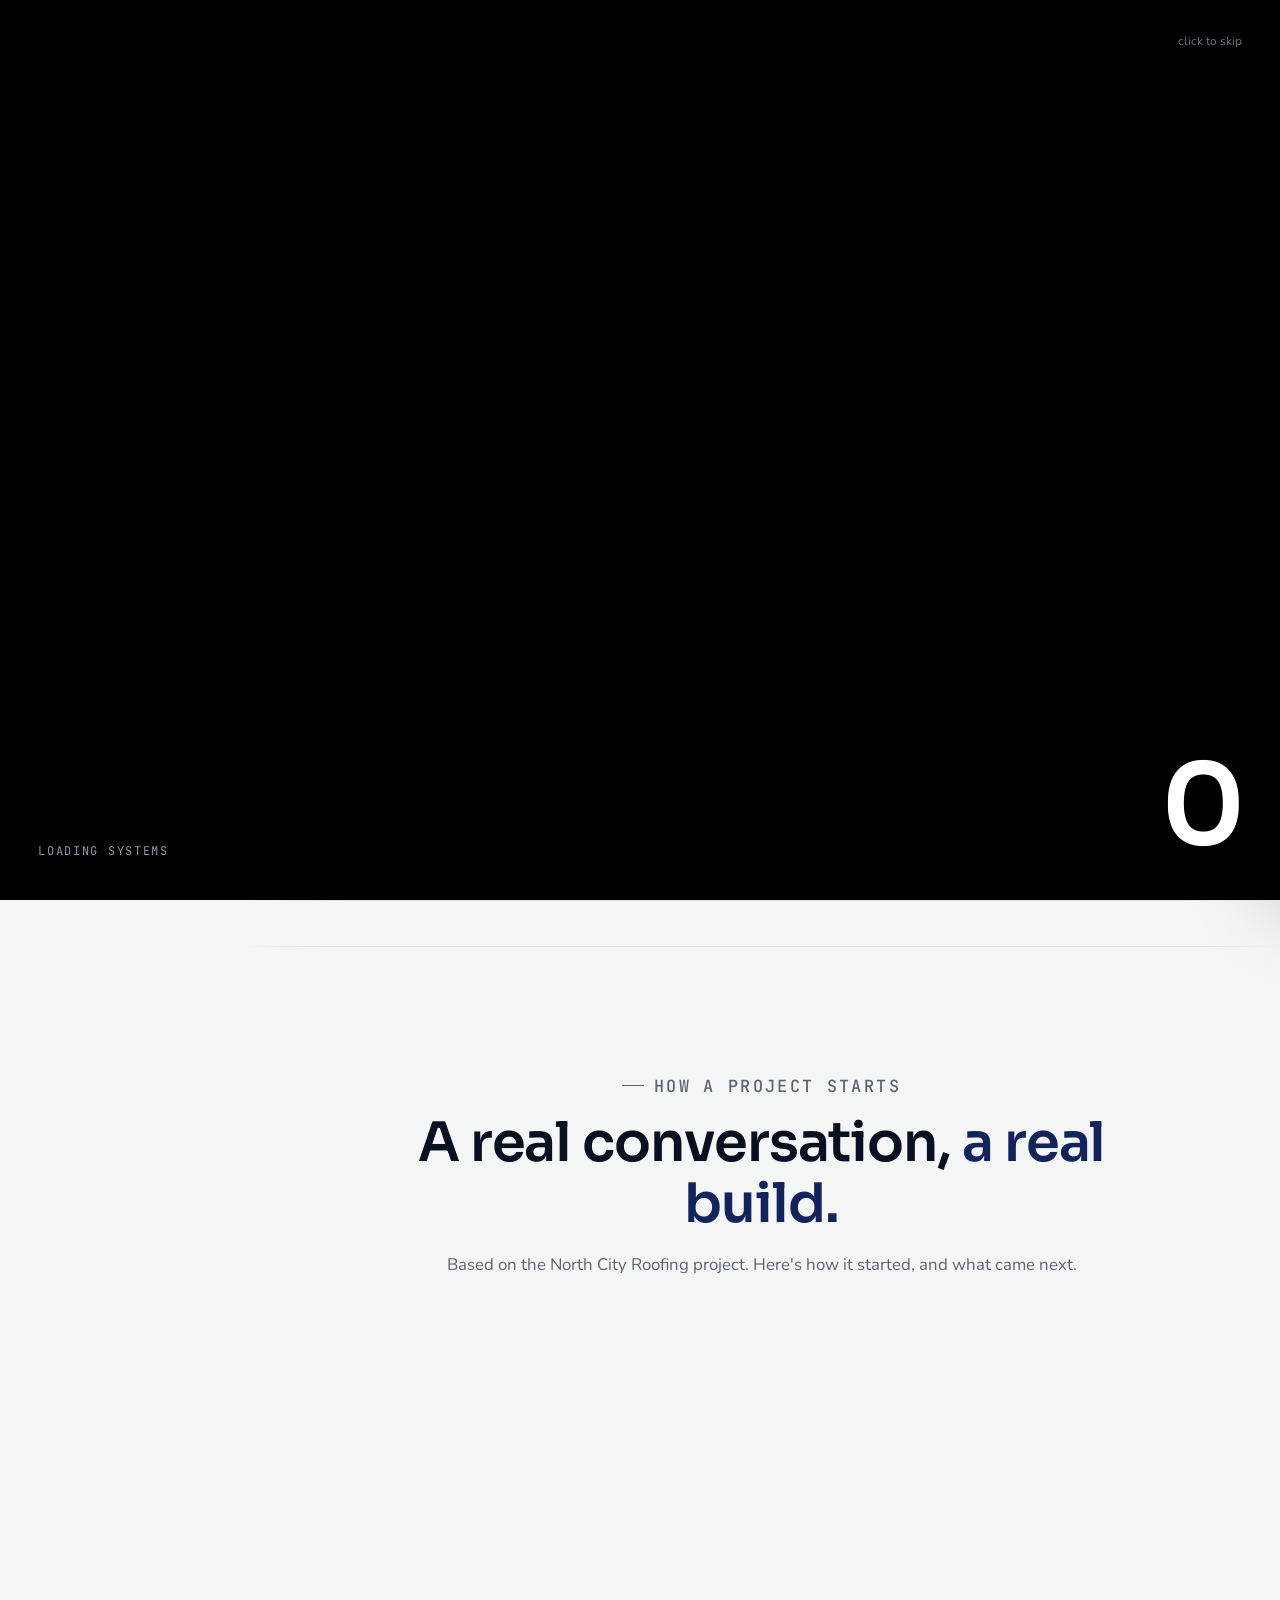
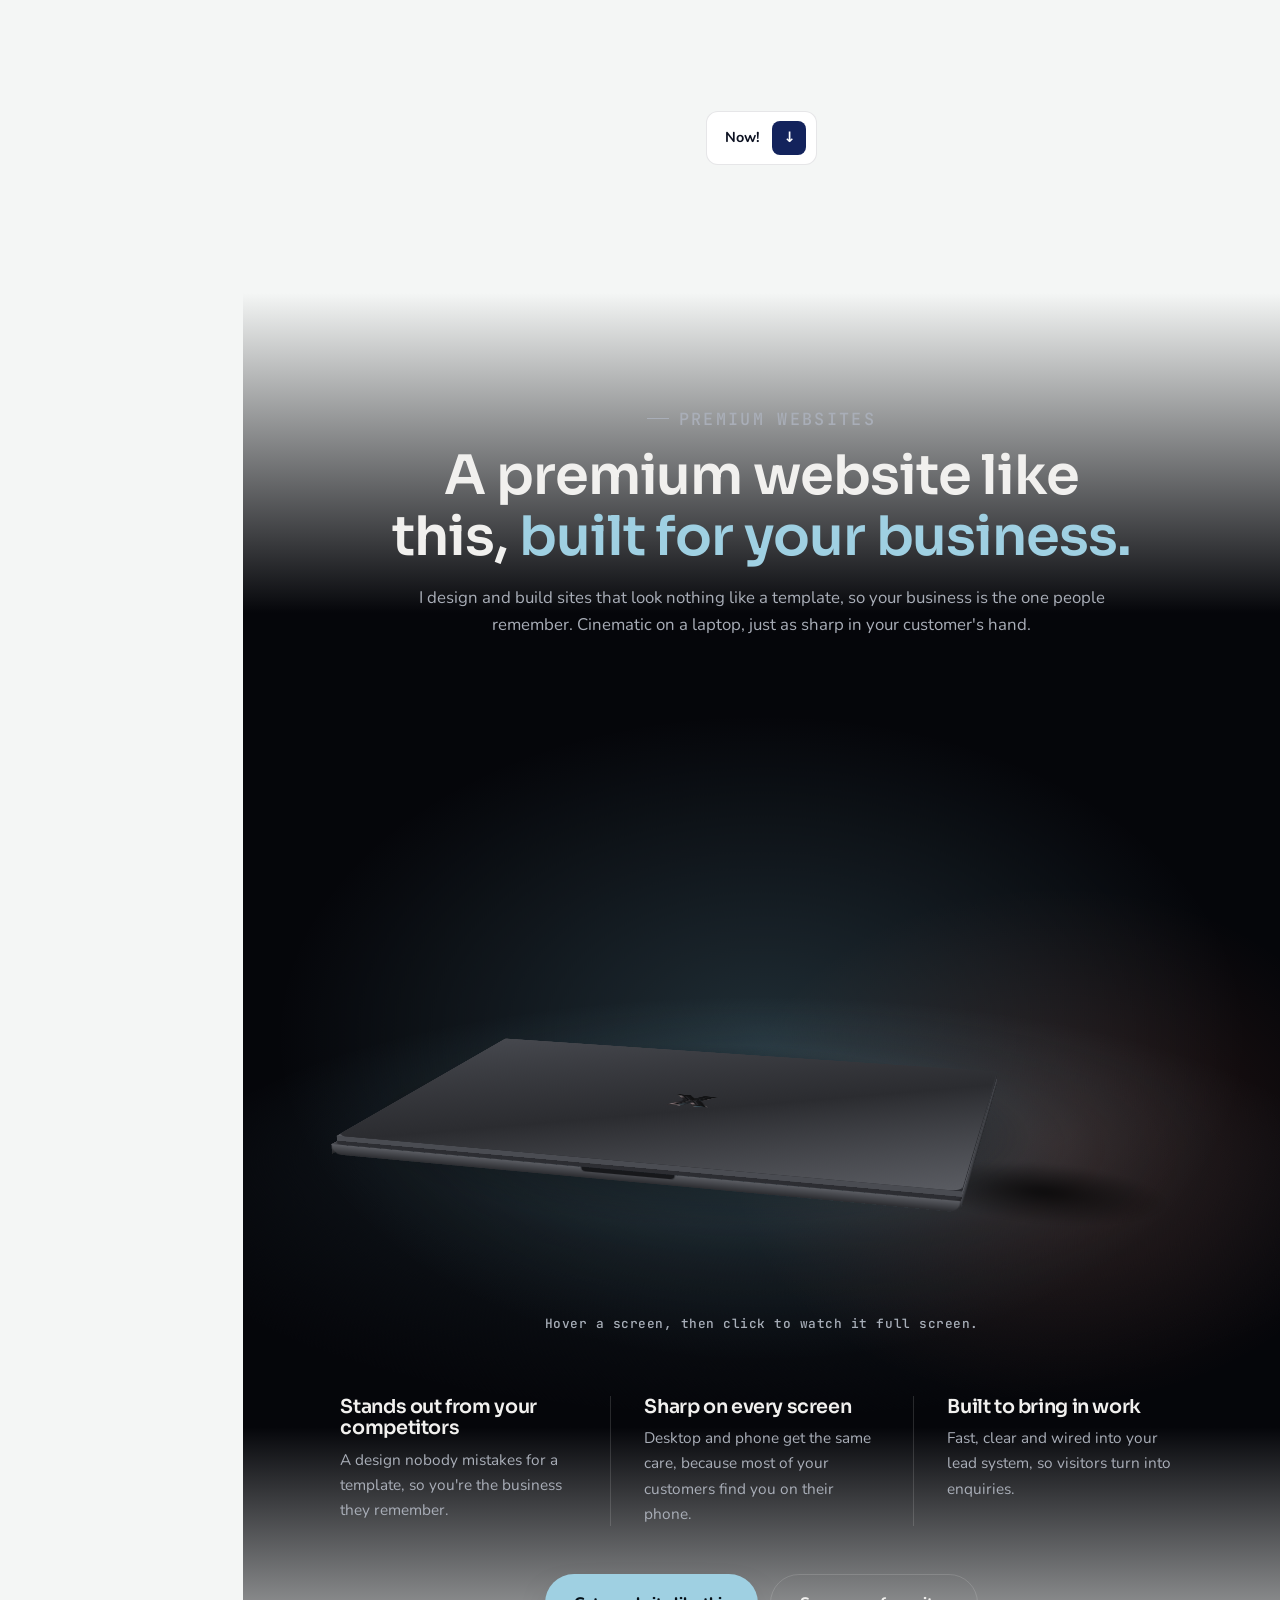
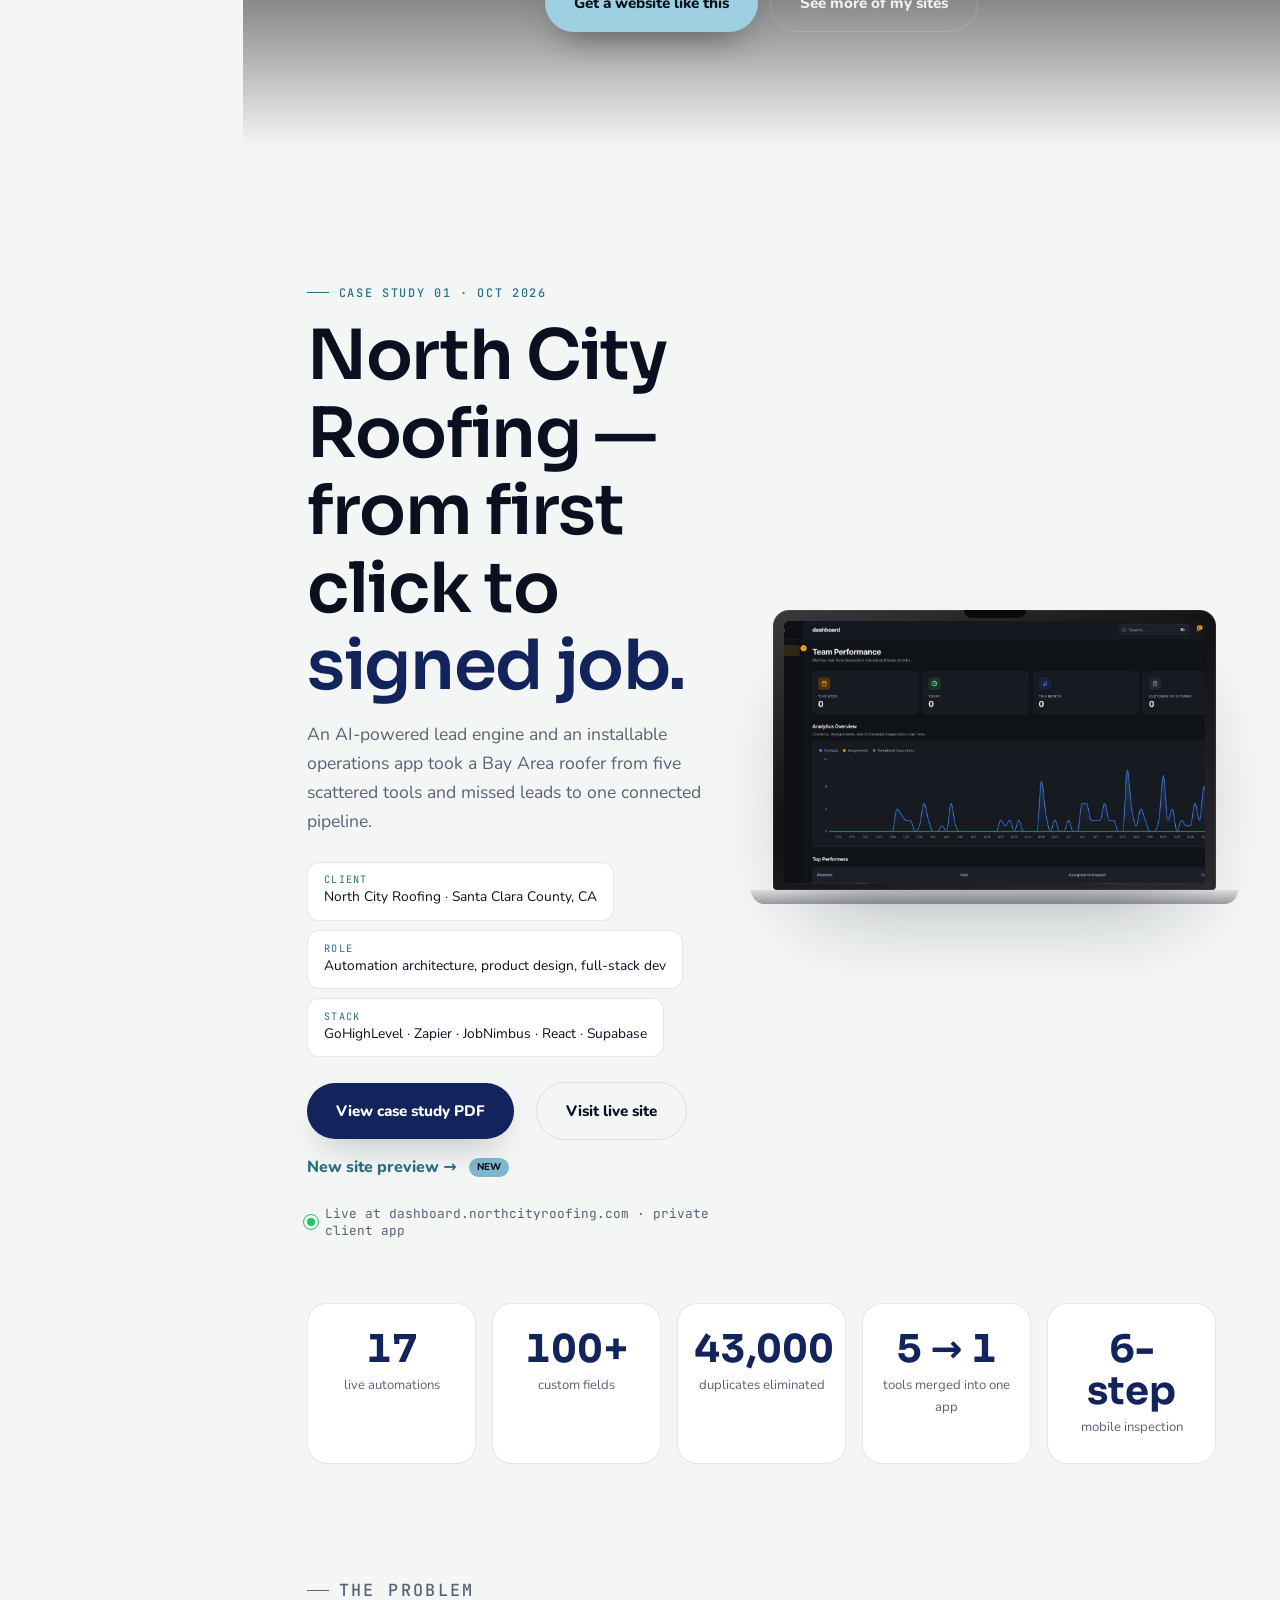
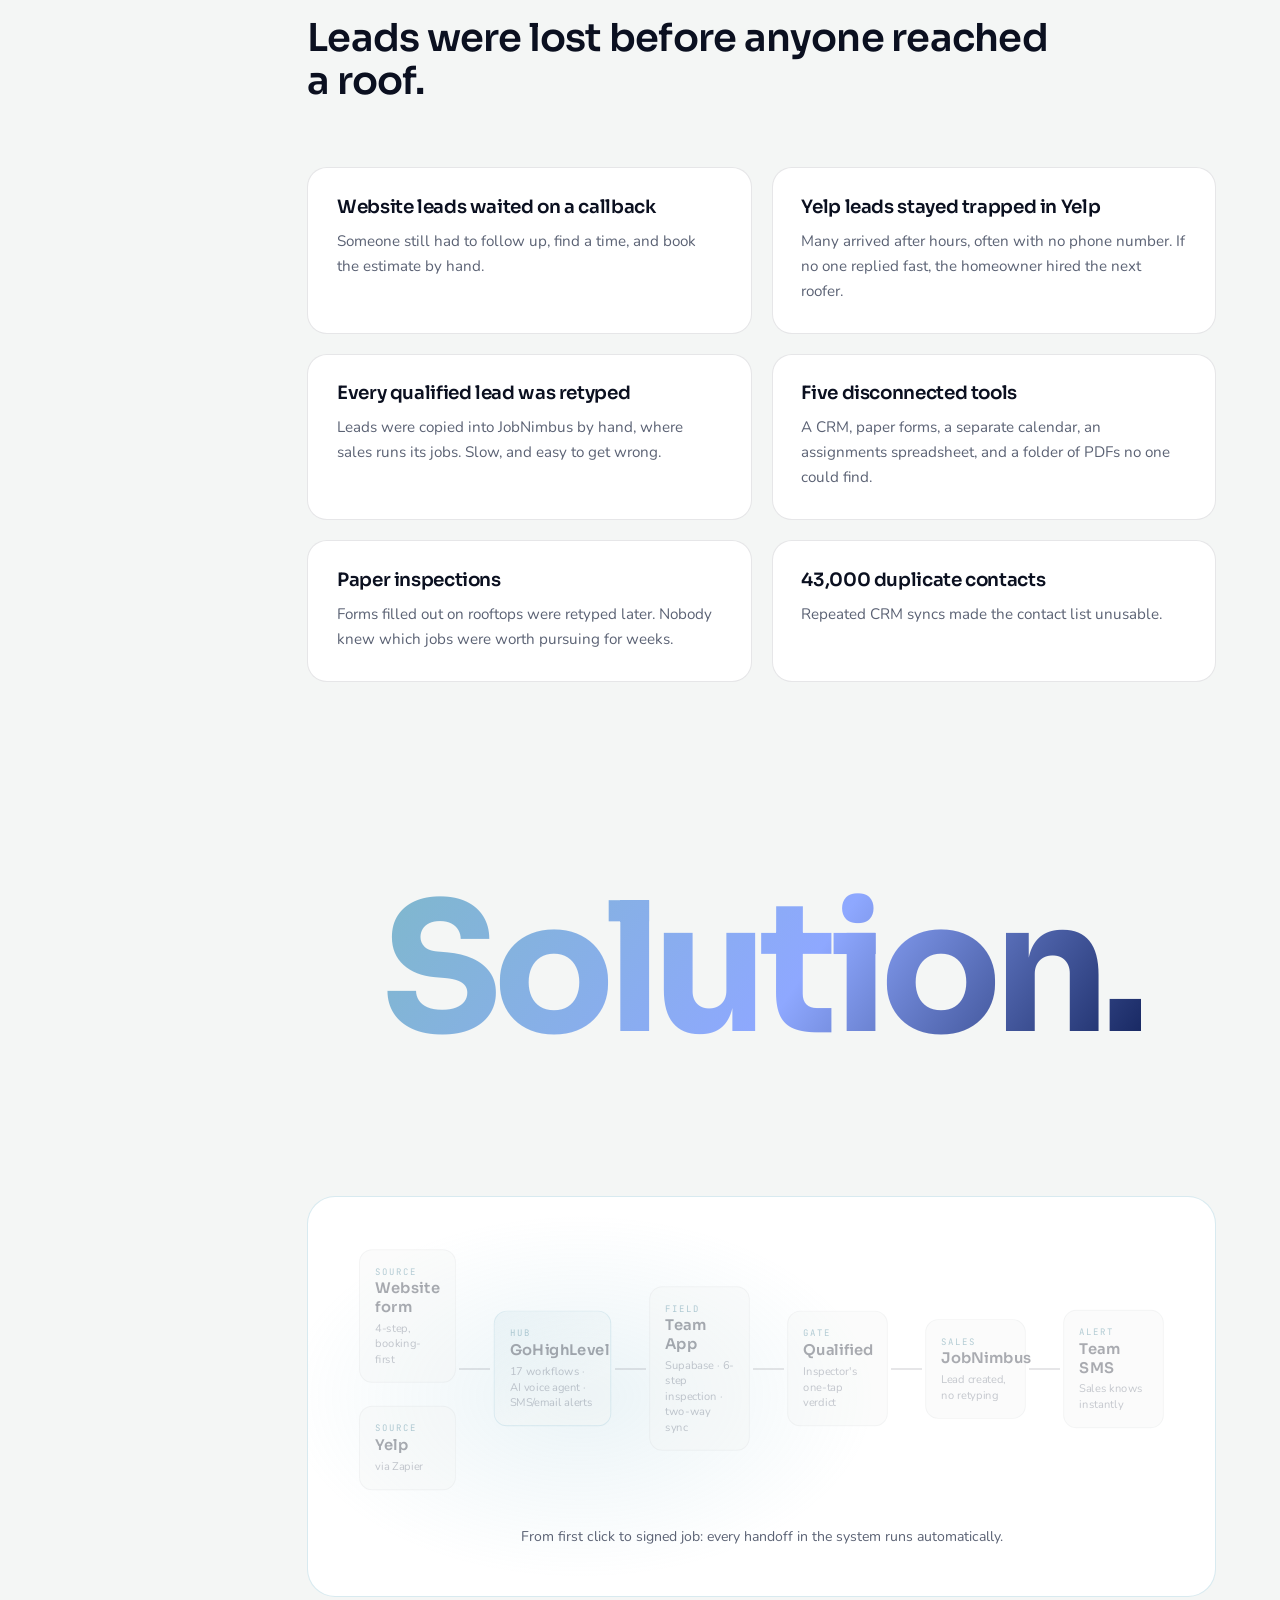
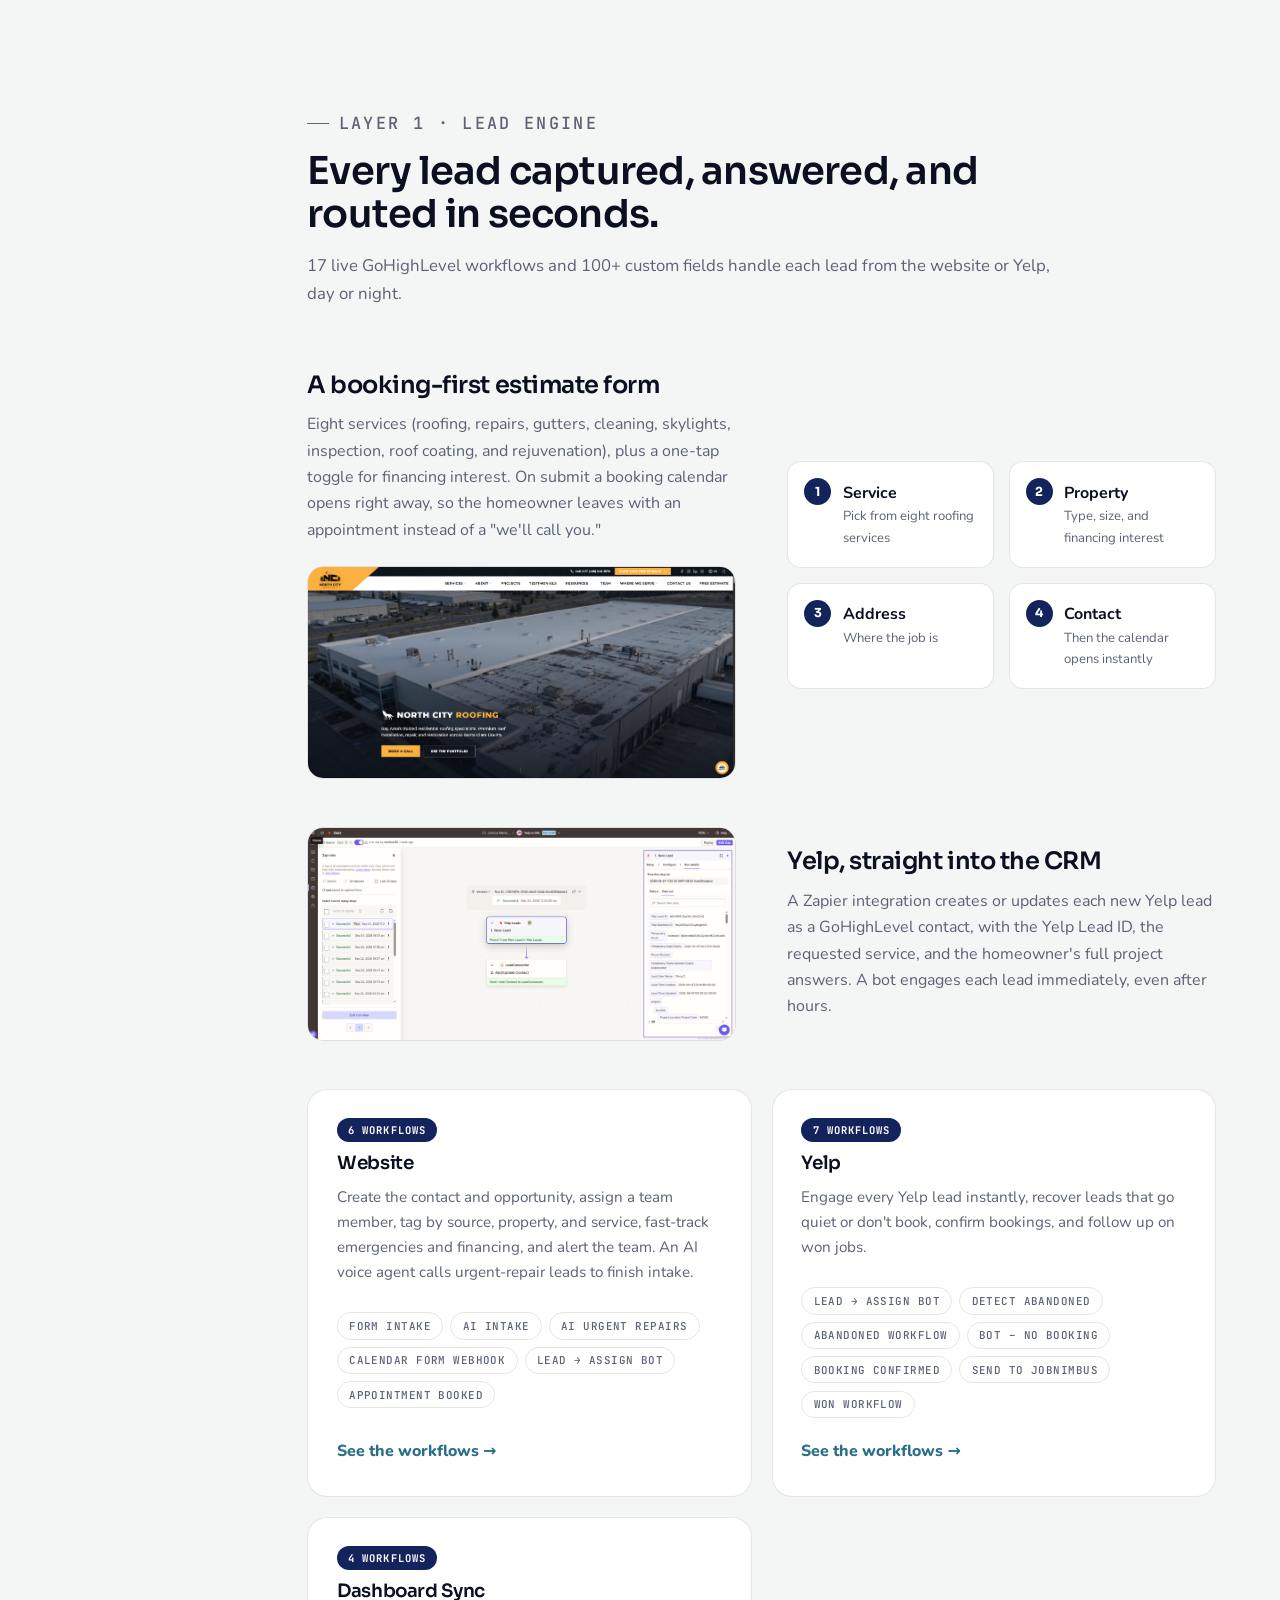
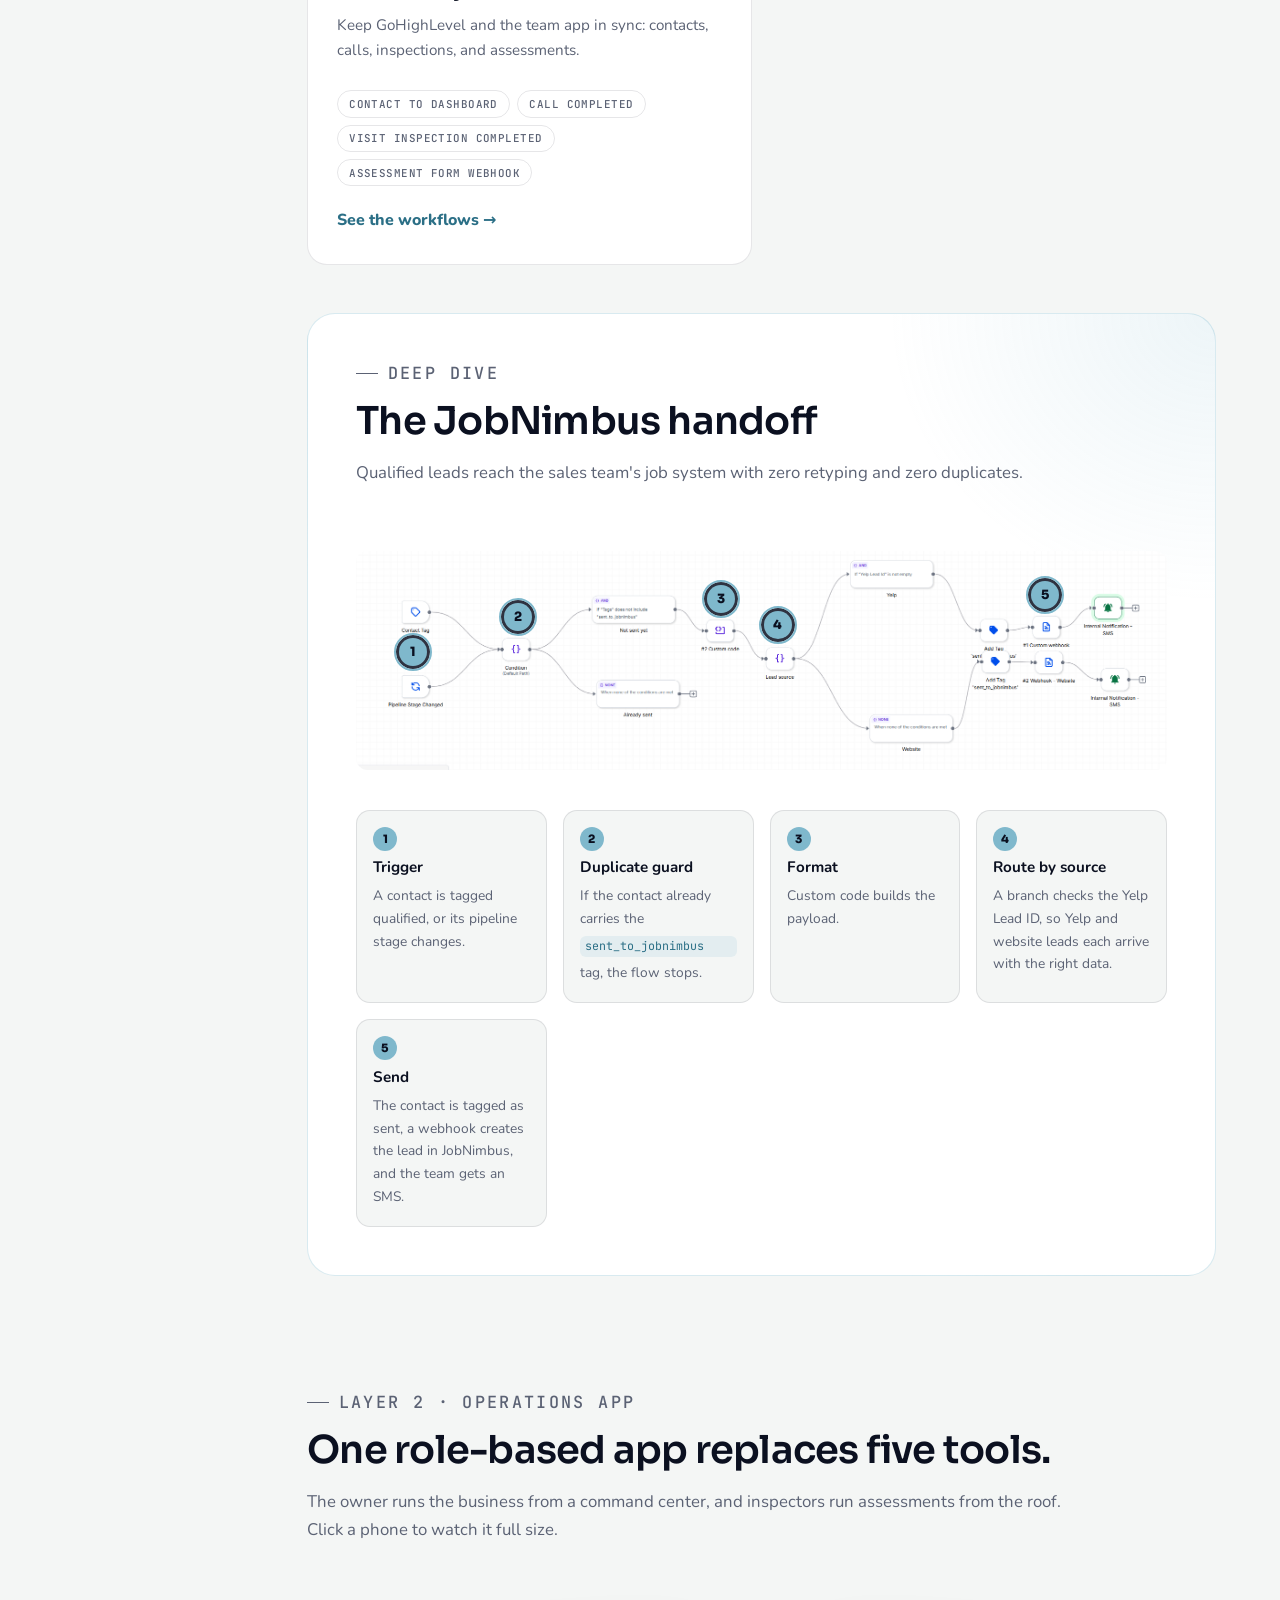
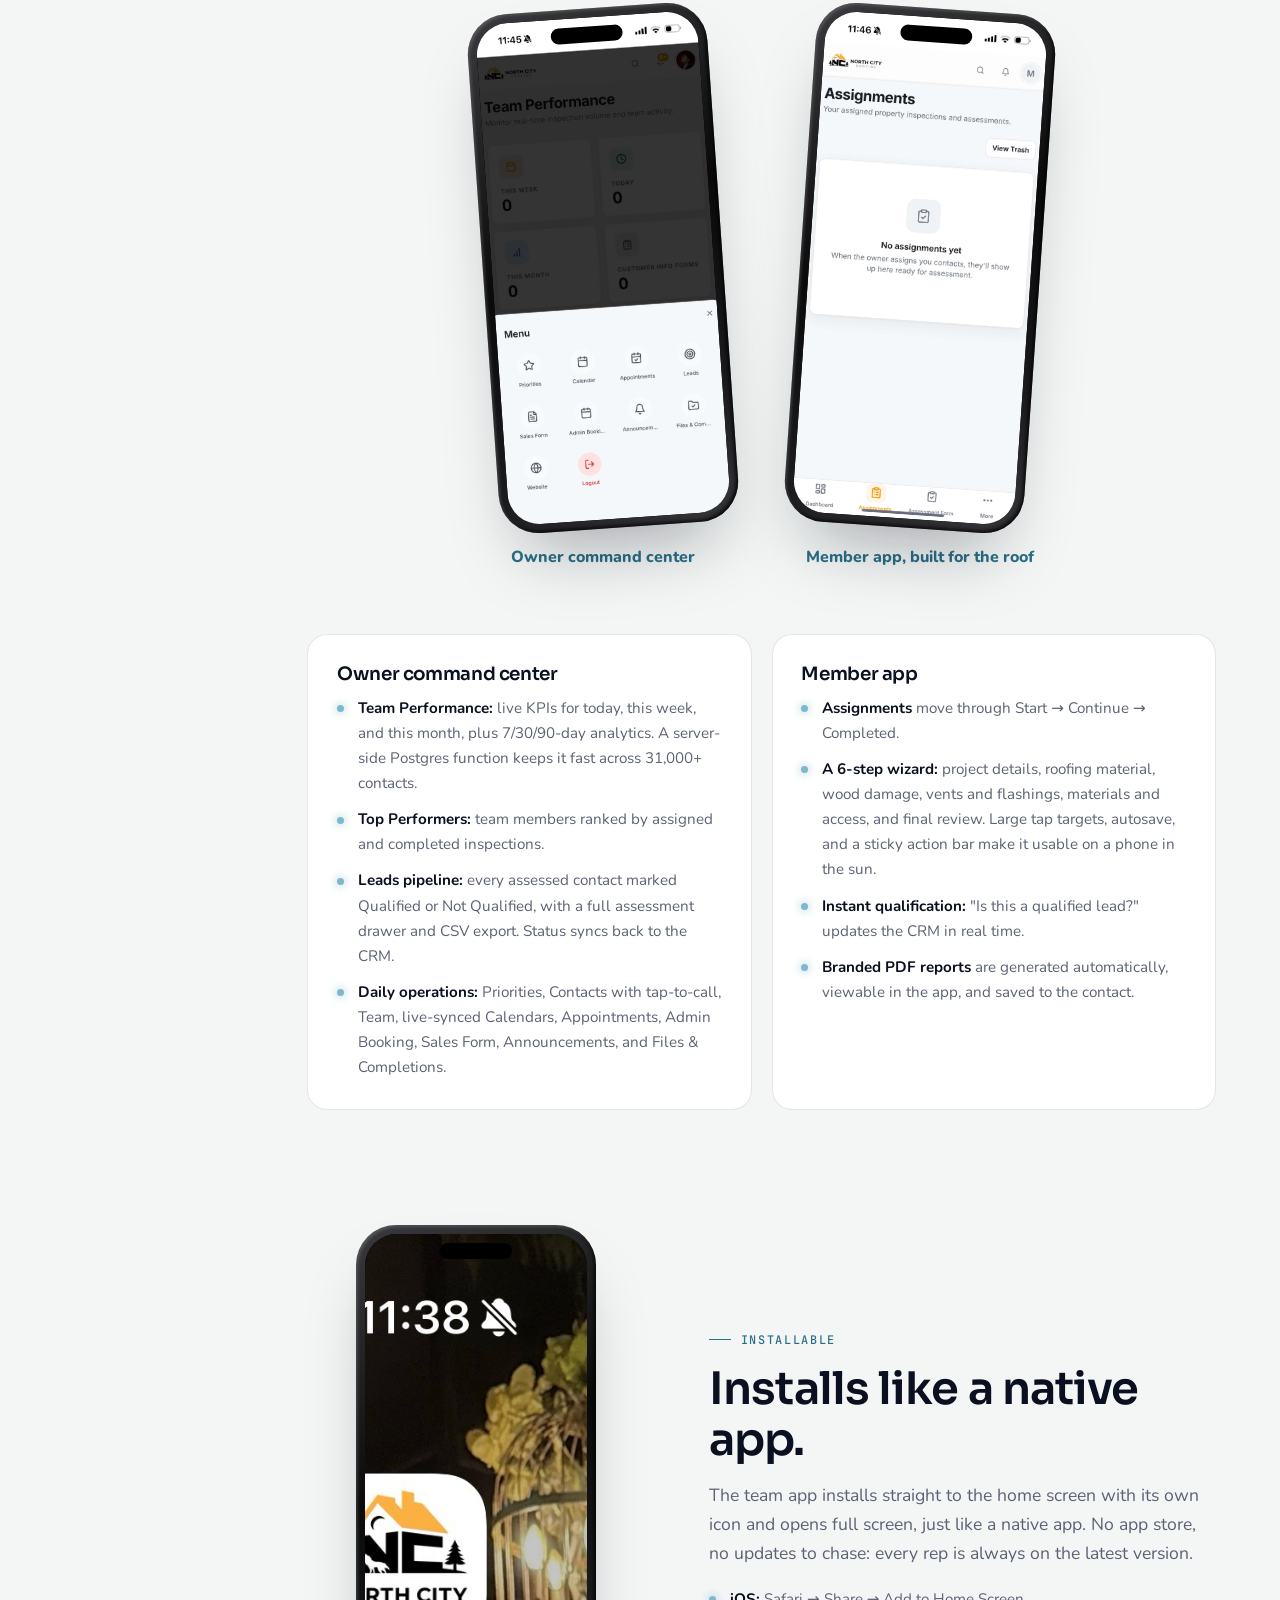
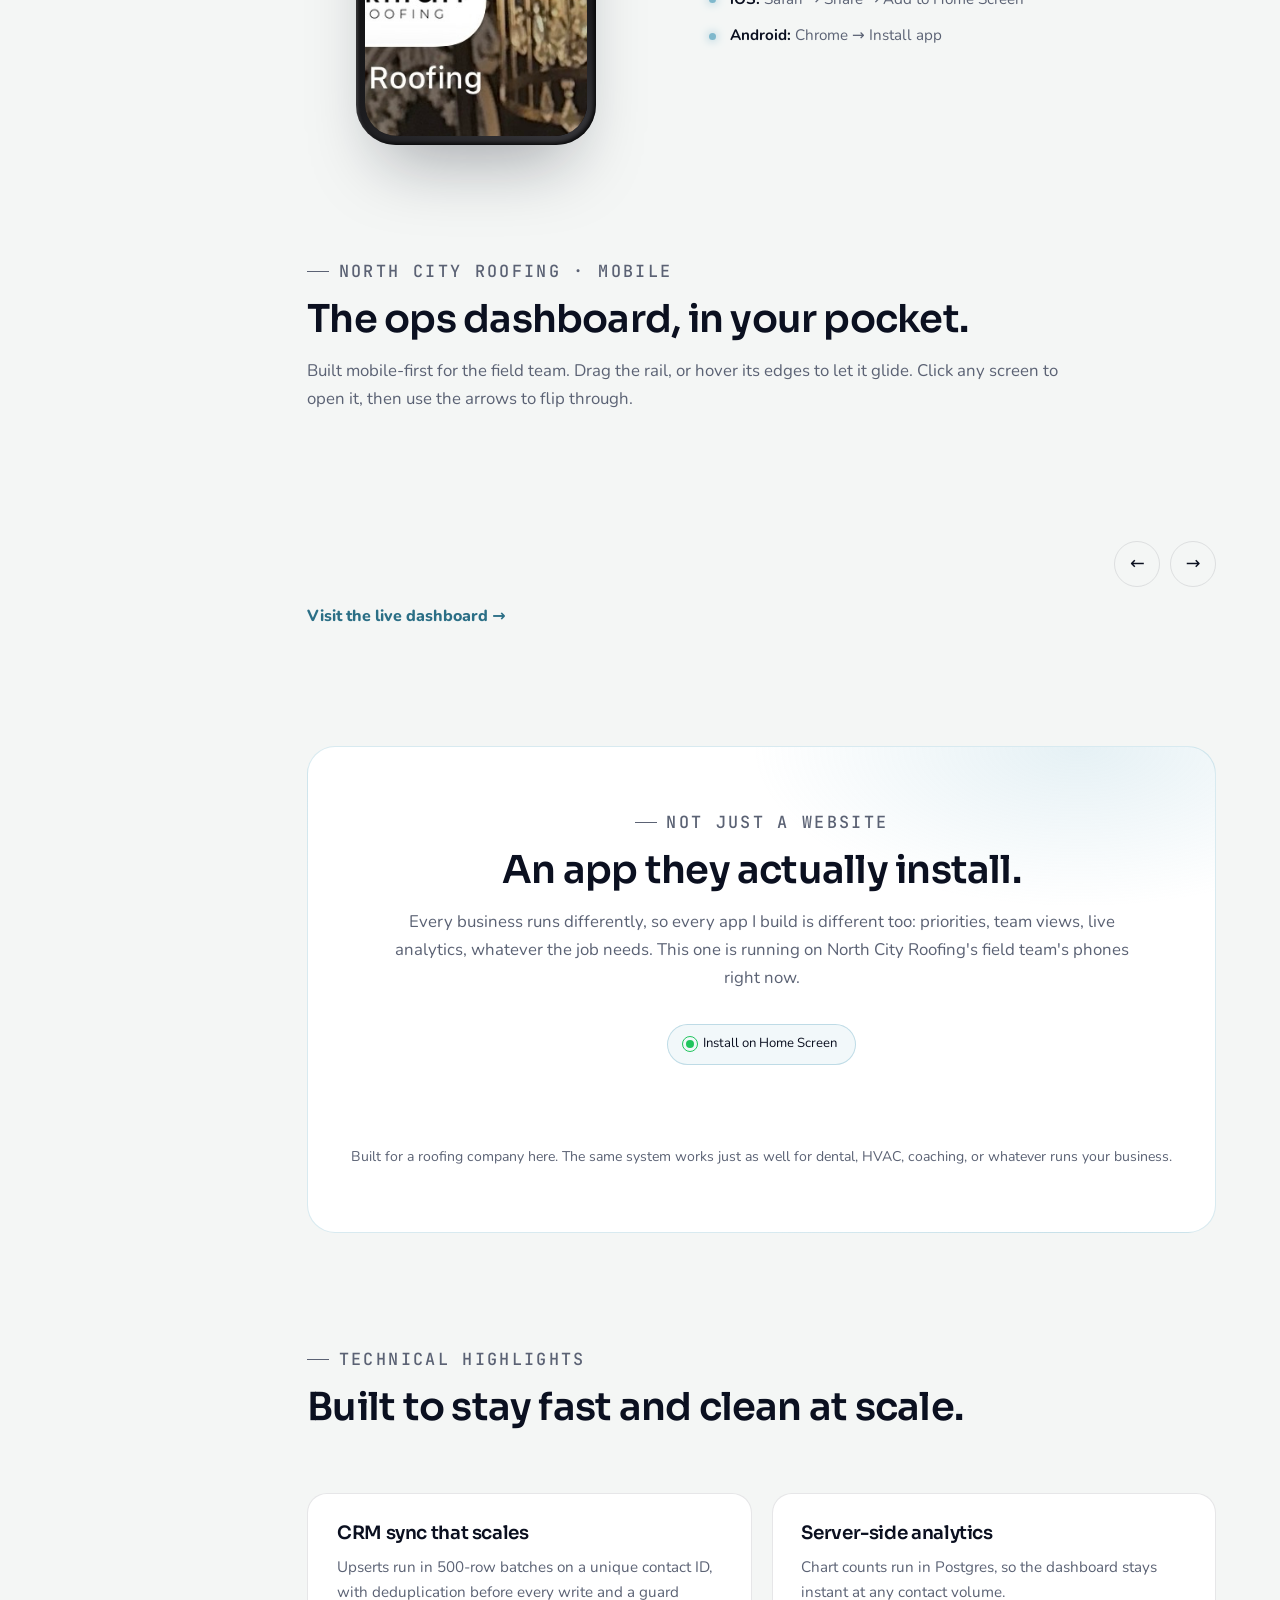
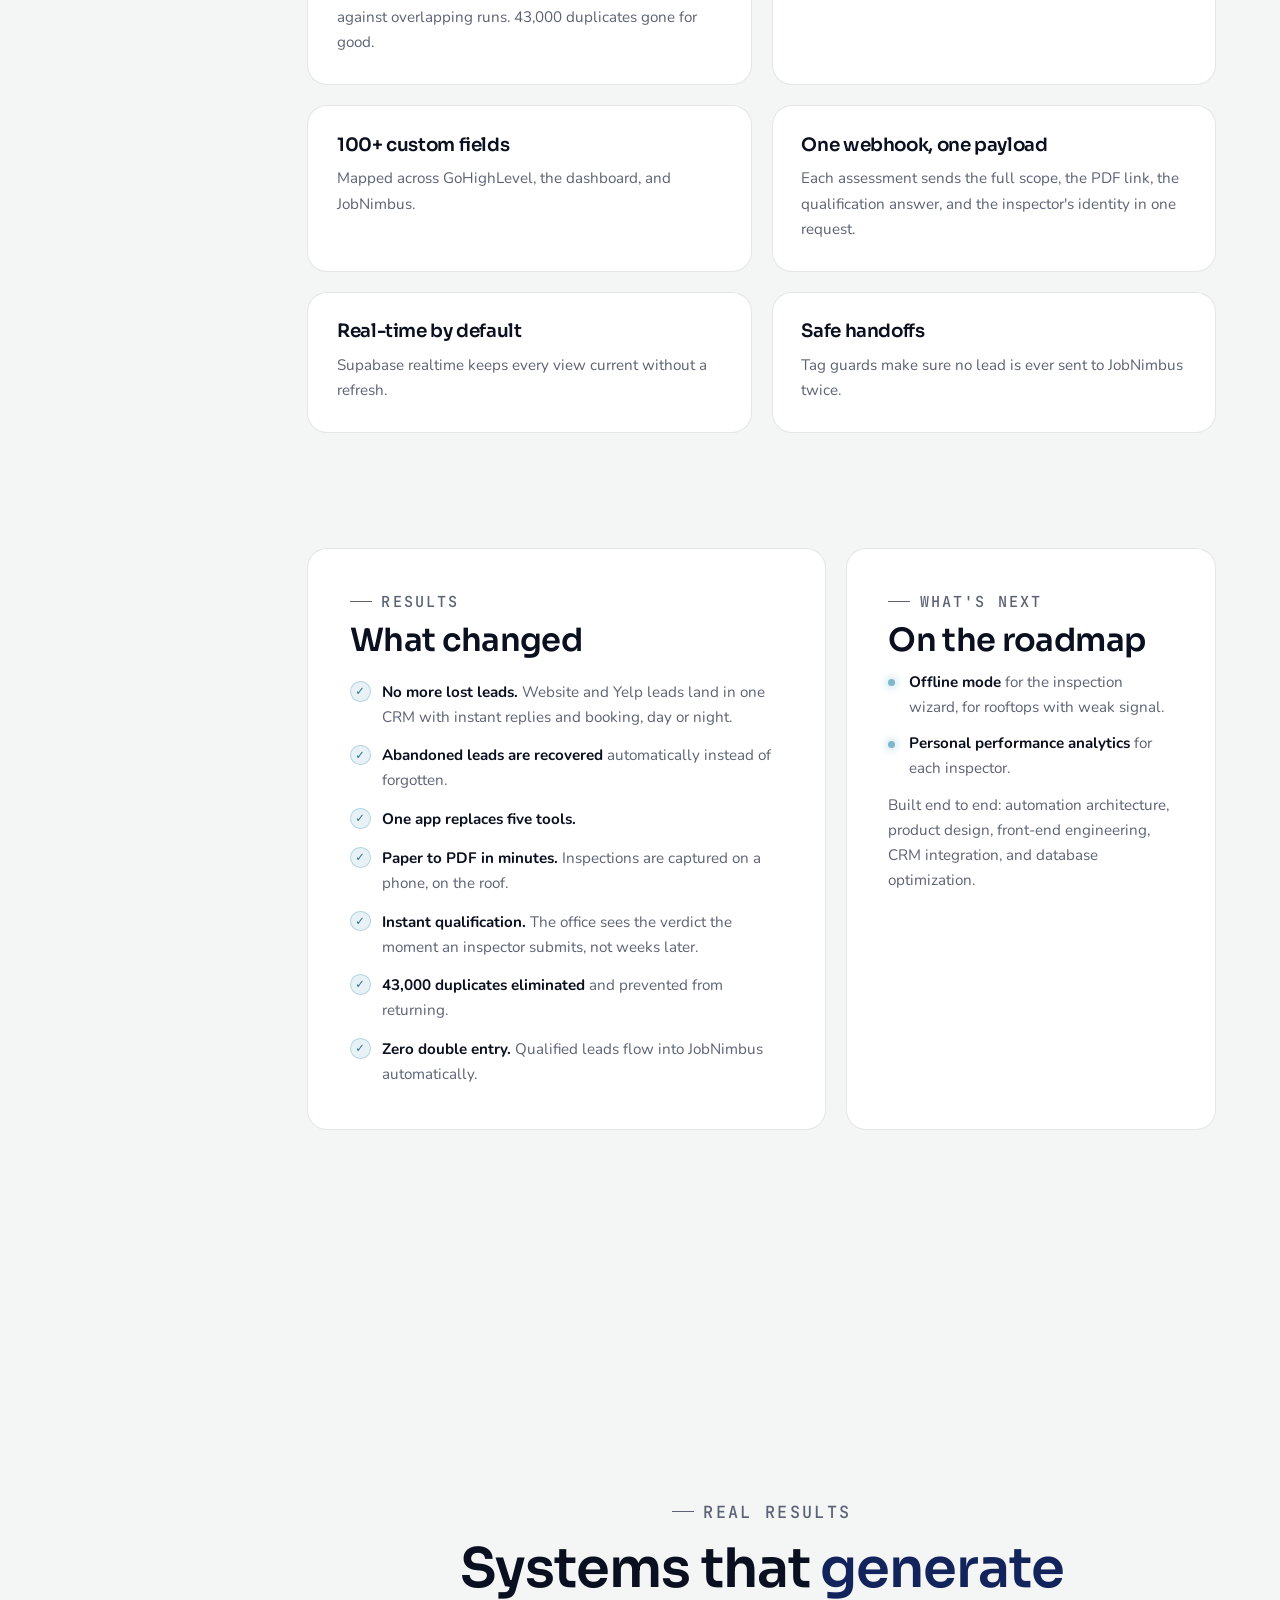
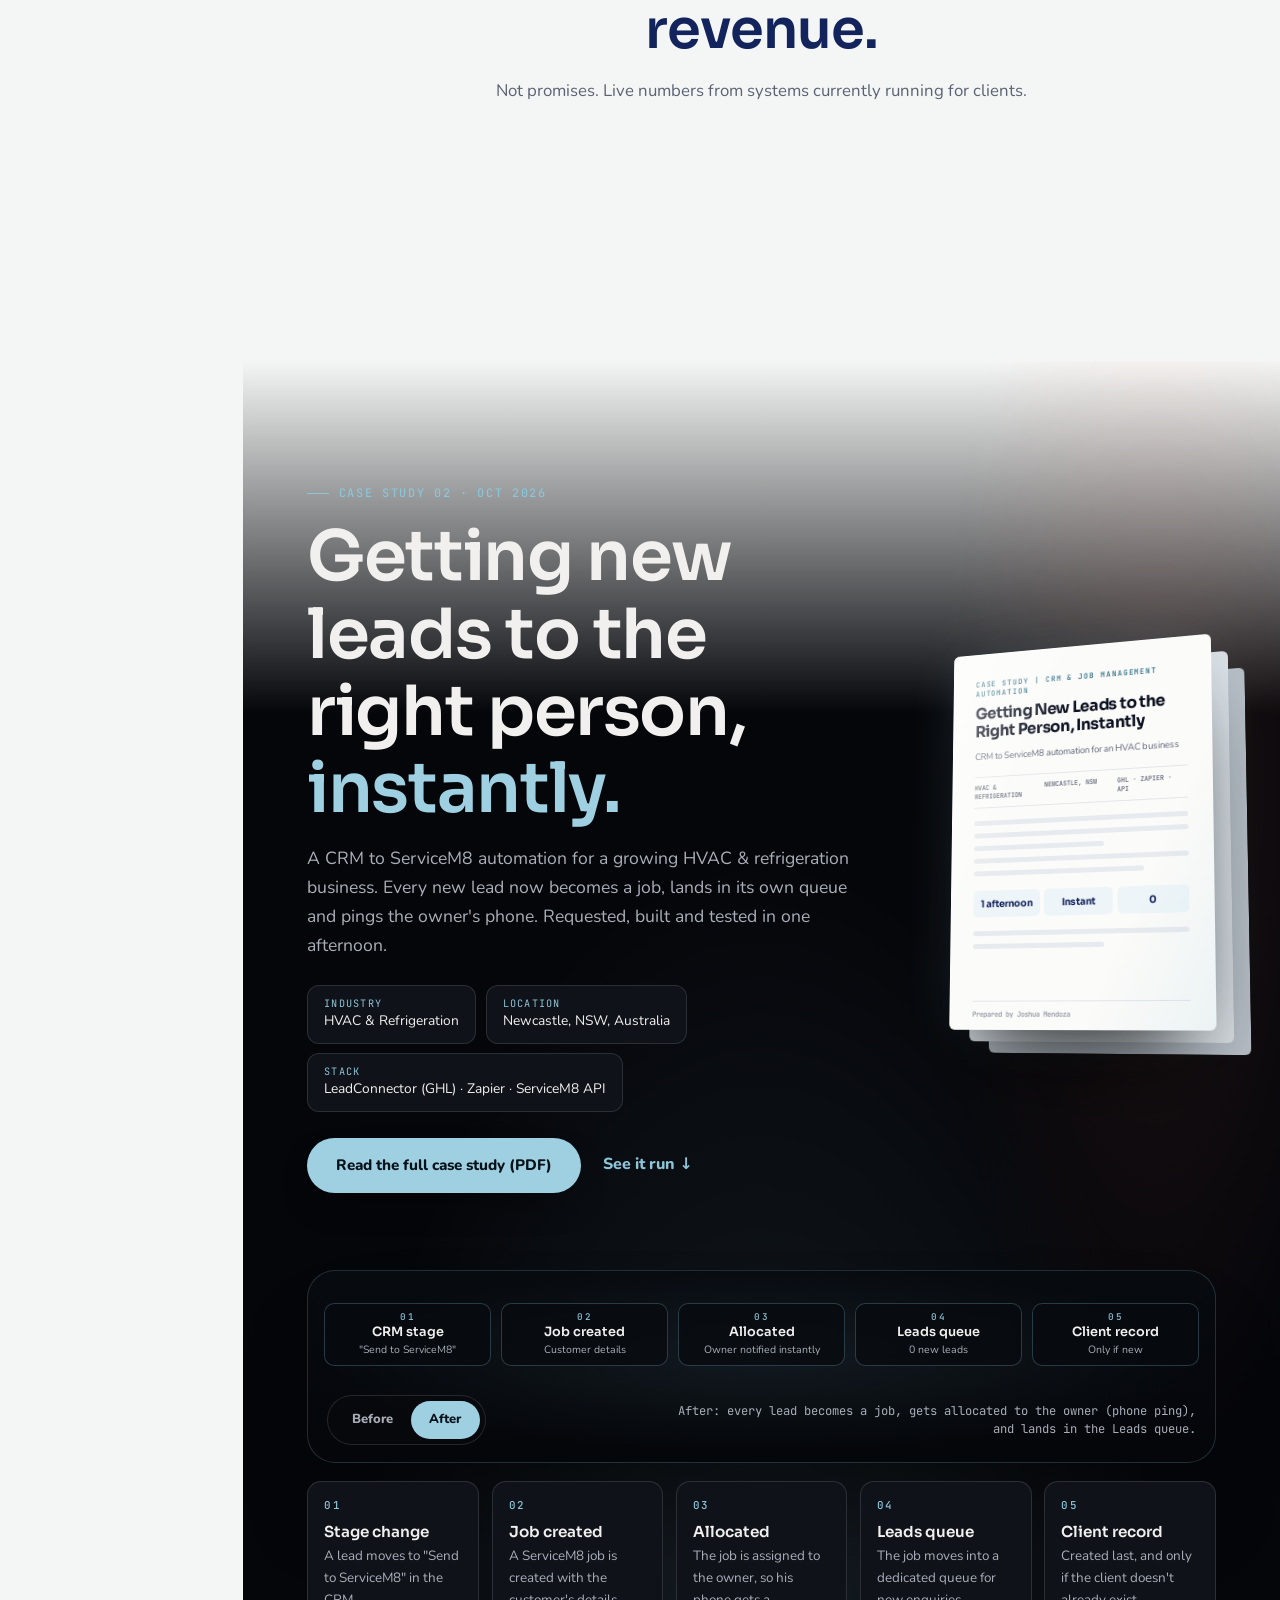
==== commit ec029cd6: "Update index.html" ====
--- a/index.html
+++ b/index.html
@@ -23,6 +23,7 @@
 <link href="https://fonts.googleapis.com/css2?family=JetBrains+Mono:wght@400;500;600&family=Nunito:wght@400;600;700;800&family=Sora:wght@300;400;600;700&display=swap" rel="stylesheet">
 <link rel="stylesheet" href="./site.css">
 <link rel="stylesheet" href="./showcase3d.css">
+<link rel="stylesheet" href="./extras.css">
 </head>
 <body>
 
@@ -48,10 +49,17 @@
   <nav class="side-nav" aria-label="Main">
     <a href="#home" data-nav="home"><i>01</i><span>Home</span></a>
     <a href="#case" data-nav="case"><i>02</i><span>Case Study</span></a>
-    <a href="#work" data-nav="work"><i>03</i><span>Work</span></a>
-    <a href="#services" data-nav="services"><i>04</i><span>Services</span></a>
-    <a href="#journey" data-nav="journey"><i>05</i><span>Journey</span></a>
-    <a href="#about" data-nav="about"><i>06</i><span>About Me</span></a>
+    <a href="#testimonials" data-nav="testimonials"><i>03</i><span>Testimonials</span></a>
+    <div class="side-group">
+      <a href="#work" data-nav="work" aria-haspopup="true"><i>04</i><span>Work</span><b class="side-caret" aria-hidden="true"></b></a>
+      <div class="side-sub"><div>
+        <a href="#automation-spotlight" data-sub="automations">Automations</a>
+        <a href="#websites" data-sub="websites">Website works</a>
+      </div></div>
+    </div>
+    <a href="#services" data-nav="services"><i>05</i><span>Services</span></a>
+    <a href="#journey" data-nav="journey"><i>06</i><span>Journey</span></a>
+    <a href="#about" data-nav="about"><i>07</i><span>About Me</span></a>
   </nav>
   <p class="side-status"><span class="dot"></span>Open for projects</p>
   <button class="theme-toggle" type="button" data-theme-toggle aria-label="Switch theme">
@@ -136,7 +144,7 @@
           </button>
         </div>
       </div>
-      <div class="hero-slider" id="heroSlider" data-cursor="View" tabindex="0" role="button" aria-label="Open the featured screenshots"></div>
+      <div class="hero-slider hm" id="heroSlider" data-cursor="Play" tabindex="0" role="button" aria-label="Watch the featured websites full size"></div>
     </div>
 
     <a href="#story" class="cue"><span>Learn more</span><i>↓</i></a>
@@ -289,7 +297,7 @@
         <i class="link"></i>
         <div class="node"><small>Alert</small><strong>Team SMS</strong><span>Sales knows instantly</span></div>
       </div>
-              <figcaption><span class="ignite-credit"><svg viewBox="0 0 24 24" aria-hidden="true"><path d="M8 7l-5 5 5 5M16 7l5 5-5 5"/></svg>Website designed &amp; built independently by me</span>Click the screen to watch it full size</figcaption>
+      <figcaption>From first click to signed job: every handoff in the system runs automatically.</figcaption>
     </figure>
 
     <div class="block" data-narrate="Every lead answered|in *seconds*.">
@@ -362,7 +370,7 @@
       <div class="pwa-visual rv" id="pwa"><div class="phone"><img src="./assets/case-studies/north-city-roofing/ncr-pwa-icon.webp" alt="The NC Roofing app icon on an iPhone home screen" loading="lazy"><span class="a2hs"><b>Add to Home Screen</b></span></div></div>
       <div>
         <p class="kicker">Installable</p><h3 class="split">Installs like a native app.</h3>
-        <p class="lead">Together with UK contractor Dennis Sewell, I co-founded Ignite Growth Systems: done-for-you websites, AI follow-up, and ad campaigns on GoHighLevel, built for electricians, waste clearance, solar, stove installers, and general builders. We proved the system on our own contracting business before opening it up to other trades. I designed and built the Ignite website independently, end to end.</p>
+        <p class="lead">The team app installs straight to the home screen with its own icon and opens full screen, just like a native app. No app store, no updates to chase: every rep is always on the latest version.</p>
         <ul class="ticks"><li><strong>iOS:</strong> Safari → Share → Add to Home Screen</li><li><strong>Android:</strong> Chrome → Install app</li></ul>
       </div>
     </div>
@@ -427,6 +435,117 @@
     <ul class="stats" id="stats"></ul>
   </section>
 
+  <!-- ============ CASE STUDY 02: CRM → SERVICEM8 ============ -->
+  <section class="cs2" id="servicem8" data-group="case" data-narrate="Case study 02:|leads that *never wait*.">
+    <div class="cs2-bg" aria-hidden="true"></div>
+    <div class="cs2-in">
+
+      <div class="cs2-top">
+        <div class="cs2-copy">
+          <p class="kicker">Case Study 02 · Oct 2026</p>
+          <h2 class="split big">Getting new leads to the right person, <em>instantly.</em></h2>
+          <p class="lead">A CRM to ServiceM8 automation for a growing HVAC &amp; refrigeration business. Every new lead now becomes a job, lands in its own queue and pings the owner's phone. Requested, built and tested in one afternoon.</p>
+          <dl class="chips">
+            <div><dt>Industry</dt><dd>HVAC &amp; Refrigeration</dd></div>
+            <div><dt>Location</dt><dd>Newcastle, NSW, Australia</dd></div>
+            <div><dt>Stack</dt><dd>LeadConnector (GHL) · Zapier · ServiceM8 API</dd></div>
+          </dl>
+          <div class="actions">
+            <a class="btn btn-solid mag" href="./assets/case-studies/servicem8/crm-servicem8-case-study.pdf" target="_blank" rel="noopener">Read the full case study (PDF)</a>
+            <a class="link" href="#cs2Stage">See it run ↓</a>
+          </div>
+        </div>
+
+        <a class="cs2-doc" href="./assets/case-studies/servicem8/crm-servicem8-case-study.pdf" target="_blank" rel="noopener" data-cursor="Open PDF" aria-label="Open the CRM to ServiceM8 case study PDF">
+          <div class="cs2-stack">
+            <i class="cs2-under u2"></i><i class="cs2-under u1"></i>
+            <div class="cs2-sheet">
+              <p class="cs2-sheet-k">Case study | CRM &amp; job management automation</p>
+              <h4>Getting New Leads to the Right Person, Instantly</h4>
+              <p class="cs2-sheet-s">CRM to ServiceM8 automation for an HVAC business</p>
+              <div class="cs2-sheet-meta"><span>HVAC &amp; Refrigeration</span><span>Newcastle, NSW</span><span>GHL · Zapier · API</span></div>
+              <i class="ln"></i><i class="ln"></i><i class="ln s"></i><i class="ln"></i><i class="ln m"></i>
+              <div class="cs2-sheet-stats"><b>1 afternoon</b><b>Instant</b><b>0</b></div>
+              <i class="ln"></i><i class="ln s"></i>
+              <p class="cs2-sheet-f">Prepared by Joshua Mendoza</p>
+            </div>
+          </div>
+          <span class="cs2-open">Open PDF ↗</span>
+        </a>
+      </div>
+
+      <div class="cs2-stage" id="cs2Stage" data-mode="after">
+        <canvas id="cs2Canvas" aria-hidden="true"></canvas>
+        <div class="cs2-labels" id="cs2Labels" aria-hidden="true"></div>
+        <div class="cs2-hud">
+          <div class="cs2-toggle" role="group" aria-label="Compare the old and new workflow">
+            <button type="button" data-mode="before" aria-pressed="false">Before</button>
+            <button type="button" data-mode="after" aria-pressed="true" class="is-on">After</button>
+          </div>
+          <p class="cs2-status" id="cs2Status" aria-live="polite"></p>
+        </div>
+      </div>
+      <ol class="cs2-steps" id="cs2Steps">
+        <li><strong>Stage change</strong>A lead moves to "Send to ServiceM8" in the CRM.</li>
+        <li><strong>Job created</strong>A ServiceM8 job is created with the customer's details.</li>
+        <li><strong>Allocated</strong>The job is assigned to the owner, so his phone gets a notification.</li>
+        <li><strong>Leads queue</strong>The job moves into a dedicated queue for new enquiries.</li>
+        <li><strong>Client record</strong>Created last, and only if the client doesn't already exist.</li>
+      </ol>
+
+      <div class="cs2-block">
+        <div class="head"><p class="kicker">The challenge</p><h3 class="split">The automation existed. It just had gaps.</h3><p>Leads were already being pushed to ServiceM8, but four problems were costing the owner time and confidence.</p></div>
+        <ul class="cs2-issues">
+          <li class="card rv cs2-issue"><h4>Silent arrivals</h4><p class="bad"><b>Before</b>Jobs landed with no notification, so the owner searched for every lead by name.</p><p class="fix"><b>Now</b>Each job is allocated to him, which fires ServiceM8's own push alert.</p></li>
+          <li class="card rv cs2-issue"><h4>Repeat customers broke it</h4><p class="bad"><b>Before</b>ServiceM8 needs unique client names, so a returning customer stopped the whole run.</p><p class="fix"><b>Now</b>The job is created first, and the client record moves to the last step.</p></li>
+          <li class="card rv cs2-issue"><h4>No home for new leads</h4><p class="bad"><b>Before</b>New enquiries were mixed in with every other job.</p><p class="fix"><b>Now</b>Every lead lands in a dedicated "Leads" queue.</p></li>
+          <li class="card rv cs2-issue"><h4>Messy client names</h4><p class="bad"><b>Before</b>Names arrived joined together, like "JohnSmith".</p><p class="fix"><b>Now</b>Full Name is used, so records read "John Smith" and are easy to find.</p></li>
+        </ul>
+      </div>
+
+      <div class="cs2-block">
+        <div class="head"><p class="kicker">The solution</p><h3 class="split">Custom API actions, where Zapier stops.</h3></div>
+        <div class="grid-2">
+          <div class="card rv"><h4>Past the native integration</h4><p>Zapier's ServiceM8 app can only create clients and jobs: no queues, no staff allocation. I built two custom API actions that talk to ServiceM8 directly. One allocates each job to the right staff member in a time window, which triggers the native notification. The other moves the job into the new Leads queue.</p></div>
+          <div class="card rv"><h4>Built so it can't be blocked</h4><p>The workflow was reordered so the job is created, allocated and queued before the client step. A duplicate client no longer stops anything. I also confirmed the trigger only fires from the correct pipeline stage, so leads moving between other stages never create duplicate jobs.</p></div>
+        </div>
+      </div>
+
+      <div class="cs2-block">
+        <div class="head center"><p class="kicker">The results</p><h3 class="split">Tested and confirmed <em>the same day.</em></h3><p>A test lead moved in the CRM appeared in the new queue, assigned to the owner, with a notification on his phone moments later.</p></div>
+        <ul class="cs2-results">
+          <li class="cs2-stat rv"><strong>1</strong><span>afternoon</span><small>from request to a live, tested solution</small></li>
+          <li class="cs2-stat rv"><strong>Instant</strong><span>owner alerts</span><small>on every new lead sent across</small></li>
+          <li class="cs2-stat rv"><strong>0</strong><span>leads lost</span><small>to duplicate-name errors</small></li>
+        </ul>
+        <p class="note cs2-why"><strong>Why it matters.</strong> For a trade business, speed to lead is everything. A lead that sits unnoticed for a day often goes to a competitor. Now the owner knows about every enquiry the moment it's ready, and the team works from one organised view.</p>
+        <div class="cs2-cta">
+          <a class="btn btn-solid mag" href="./assets/case-studies/servicem8/crm-servicem8-case-study.pdf" target="_blank" rel="noopener">View case study PDF</a>
+          <button class="btn btn-ghost mag" type="button" data-hire>Fix my lead handoff</button>
+        </div>
+      </div>
+    </div>
+  </section>
+
+  <!-- ============ TESTIMONIALS ============ -->
+  <section class="sec" id="testimonials" data-group="testimonials" data-narrate="And what they|*say*...">
+    <div class="head center">
+      <p class="kicker">Clients &amp; partners</p>
+      <h2 class="split">In their <em>own words.</em></h2>
+      <p>Owners I build for and work alongside every week. Drag the card, use the arrows, or pick a face.</p>
+    </div>
+    <div class="tq" id="tq" tabindex="0" aria-roledescription="carousel" aria-label="Testimonials">
+      <span class="tq-word" id="tqWord" aria-hidden="true"></span>
+      <div class="tq-stack" id="tqStack" aria-live="polite"></div>
+      <div class="tq-nav">
+        <button class="tq-arrow" type="button" data-dir="-1" aria-label="Previous testimonial">←</button>
+        <div class="tq-faces" id="tqFaces" role="tablist" aria-label="Choose a testimonial"></div>
+        <button class="tq-arrow" type="button" data-dir="1" aria-label="Next testimonial">→</button>
+      </div>
+      <p class="tq-count" id="tqCount"></p>
+    </div>
+  </section>
+
   <!-- ============ WORK (inverts the theme) ============ -->
   <section class="sec work" id="work" data-group="work" data-invert data-narrate="Then I *build* it|and *ship* it.">
     <div class="head center"><p class="kicker">Selected work</p><h2 class="split big">Flagship <em>builds.</em></h2><p>Websites, AI agents and the automation systems running behind them.</p></div>
@@ -473,7 +592,90 @@
         </div>
       </div>
     </div>
-
+    <!-- Hiring automation: Cool-A-Bah -->
+    <div class="spot" id="hiring-automation" data-narrate="Even hiring|runs *itself*.">
+      <div class="head center">
+        <p class="kicker">Cool-A-Bah · Hiring automation</p>
+        <h3 class="split">A hiring pipeline that sorts every applicant for you.</h3>
+        <p>Built in GoHighLevel for a Tweed Heads air-con, refrigeration and electrical business hiring installers and service techs. Every Facebook applicant is sorted, tagged, followed up and chased automatically, so the team only steps in once someone shows real potential.</p>
+      </div>
+      <ul class="spot-stats">
+        <li><strong>5</strong><span>Published workflows</span></li>
+        <li><strong>3</strong><span>Applicant categories</span></li>
+        <li><strong>7-day</strong><span>Automatic chase</span></li>
+      </ul>
+
+      <div class="hs" id="hs">
+        <form class="hs-form card" id="hsForm" onsubmit="return false" aria-label="Applicant simulator">
+          <p class="hs-k">Try it · You're the applicant</p>
+          <fieldset><legend>Role applied for</legend><div class="seg">
+            <label><input type="radio" name="role" value="AC Installer" checked><span>AC Installer</span></label>
+            <label><input type="radio" name="role" value="Service Technician"><span>Service Tech</span></label>
+            <label><input type="radio" name="role" value="Both"><span>Both</span></label>
+          </div></fieldset>
+          <fieldset><legend>Location</legend><div class="seg">
+            <label><input type="radio" name="loc" value="Local" checked><span>Tweed &amp; Gold Coast</span></label>
+            <label><input type="radio" name="loc" value="Other"><span>Other / not local</span></label>
+          </div></fieldset>
+          <fieldset><legend>Right to work in AU</legend><div class="seg">
+            <label><input type="radio" name="rtw" value="Yes" checked><span>Yes</span></label>
+            <label><input type="radio" name="rtw" value="No"><span>No</span></label>
+          </div></fieldset>
+          <fieldset><legend>ARC refrigerant licence</legend><div class="seg">
+            <label><input type="radio" name="arc" value="Yes" checked><span>Yes</span></label>
+            <label><input type="radio" name="arc" value="No"><span>No</span></label>
+          </div></fieldset>
+          <fieldset><legend>Years in HVAC <output id="hsYearsOut">4</output></legend>
+            <input class="hs-range" type="range" name="years" min="0" max="10" value="4" aria-label="Years of HVAC experience">
+          </fieldset>
+          <fieldset><legend>Commercial refrigeration experience</legend><div class="seg">
+            <label><input type="radio" name="com" value="Yes"><span>Yes</span></label>
+            <label><input type="radio" name="com" value="No" checked><span>No</span></label>
+          </div></fieldset>
+        </form>
+
+        <div class="hs-out">
+          <div class="hs-tree card" id="hsTree">
+            <div class="hs-trig"><span class="hs-ic">FB</span><div><b>Facebook Lead Form submitted</b><small>"Regas Hiring V3" · wait 1 min · tag <code>coolabah-applicant</code></small></div></div>
+            <p class="hs-sort">{ } Sort applicant</p>
+            <ol class="hs-branches">
+              <li data-b="basics"><span>01</span><div><strong>Unsuitable – Basics</strong><small>No right to work, or outside the area</small></div></li>
+              <li data-b="nolic"><span>02</span><div><strong>Unsuitable – Tech, no licence</strong><small>Service tech without an ARC licence</small></div></li>
+              <li data-b="pst"><span>03</span><div><strong>Priority – Service Tech</strong><small>Licensed, experienced technician</small></div></li>
+              <li data-b="pin"><span>04</span><div><strong>Priority – Installer</strong><small>Experienced installer</small></div></li>
+              <li data-b="pot"><span>05</span><div><strong>None of the above → Potential</strong><small>Worth a closer look</small></div></li>
+            </ol>
+          </div>
+          <div class="hs-result card" id="hsResult" aria-live="polite"></div>
+        </div>
+      </div>
+
+      <div class="hs-chase card" id="hsChase">
+        <div class="hs-chase-head">
+          <div><p class="hs-k">Workflows 2 &amp; 3 · Info Received + Chase</p><h4>Then what happens?</h4></div>
+          <div class="seg" role="group" aria-label="Did the applicant reply?">
+            <label><input type="radio" name="reply" value="yes" form="hsForm" checked><span>They replied</span></label>
+            <label><input type="radio" name="reply" value="no" form="hsForm"><span>They went quiet</span></label>
+          </div>
+        </div>
+        <ol class="hs-time" id="hsTime"></ol>
+      </div>
+
+      <div class="hs-media" data-lb-group>
+        <figure class="hs-phone" data-lb="./automations/coolabah/form-applicant-followup.png" data-lb-cap="Applicant follow-up form (GHL form, custom CSS)" data-cursor="View">
+          <div class="phone floaty"><img src="./automations/coolabah/form-applicant-followup.png" alt="Cool-A-Bah applicant follow-up form" loading="lazy"></div>
+          <figcaption><strong>The follow-up form</strong>Branded GHL form with custom CSS: experience, equipment, qualifications and an optional resume.</figcaption>
+        </figure>
+        <div class="hs-shots">
+          <figure class="shot wipe hs-wide" data-lb="./automations/coolabah/wf1-intake-sort.png" data-lb-cap="Workflow 1 — Intake & Sort" data-cursor="View"><img src="./automations/coolabah/wf1-intake-sort.png" alt="GHL Workflow 1 Intake and Sort with five branches" loading="lazy"><figcaption><strong>1 · Intake &amp; Sort</strong>Five branches decide Priority, Potential or Unsuitable.</figcaption></figure>
+          <figure class="shot wipe" data-lb="./automations/coolabah/wf1b-role-tags.png" data-lb-cap="Workflow 1b — Role Tags" data-cursor="View"><img src="./automations/coolabah/wf1b-role-tags.png" alt="GHL Workflow 1b Role Tags" loading="lazy"><figcaption><strong>1b · Role Tags</strong>Installer, Service Tech or Both.</figcaption></figure>
+          <figure class="shot wipe" data-lb="./automations/coolabah/wf2-info-received.png" data-lb-cap="Workflow 2 — Info Received" data-cursor="View"><img src="./automations/coolabah/wf2-info-received.png" alt="GHL Workflow 2 Info Received" loading="lazy"><figcaption><strong>2 · Info Received</strong>Moves to Needs Review and alerts the team.</figcaption></figure>
+          <figure class="shot wipe" data-lb="./automations/coolabah/wf3-chase.png" data-lb-cap="Workflow 3 — Chase" data-cursor="View"><img src="./automations/coolabah/wf3-chase.png" alt="GHL Workflow 3 Chase" loading="lazy"><figcaption><strong>3 · Chase</strong>Day 2 SMS, day 5 email, day 7 close-out.</figcaption></figure>
+          <figure class="shot wipe" data-lb="./automations/coolabah/workflows-list.png" data-lb-cap="All five hiring workflows, published" data-cursor="View"><img src="./automations/coolabah/workflows-list.png" alt="List of five published hiring workflows" loading="lazy"><figcaption><strong>All five, published</strong>Ready to go live with the hiring campaign.</figcaption></figure>
+        </div>
+      </div>
+      <p class="live center-live"><span class="dot"></span>Built and published · goes live with the hiring ad campaign</p>
+    </div>
     <!-- Funnel hub -->
     <div class="spot" id="funnels" data-narrate="I build the funnel,|run the *ads*...">
       <div class="head center"><p class="kicker">Full-funnel marketing</p><h3 class="split">I build the funnel. I run the ads. I wire it all together.</h3><p>Landing pages engineered to convert, Meta &amp; Google Ads driving traffic into them, and every platform (Meta, GoHighLevel, Zapier, Make, custom webhooks) wired together so no lead ever falls through the cracks.</p></div>
@@ -542,7 +744,7 @@
   <section class="sec" id="all-sites" data-group="work" data-narrate="More sites,|more *systems*.">
     <div class="head center"><p class="kicker">The archive</p><h2 class="split">Client sites, funnels &amp; <em>personal builds.</em></h2><p>Filter the rail, drag it, or hover the edges. Every card opens the live site.</p></div>
     <div class="filters" id="siteFilters" role="group" aria-label="Filter sites">
-      <button class="is-on" data-f="all">All</button><button data-f="client">Client websites</button><button data-f="funnel">Sales funnels</button><button data-f="personal">Personal &amp; agency</button>
+      <button class="is-on" data-f="all">All</button><button data-f="client">Client websites</button><button data-f="demo">Demo builds</button><button data-f="funnel">Sales funnels</button><button data-f="personal">Personal &amp; agency</button>
     </div>
     <div class="rail-wrap">
       <span class="rail-edge" data-dir="prev" data-cursor="Prev"></span>
@@ -653,13 +855,13 @@
         </figure>
       </div>
     </div>
-        <div class="ignite-card">
+    <div class="ignite-card">
       <figure class="ignite-shot" data-lb="./New%20videos/ignite-website.mp4" data-lb-cap="Ignite — igniteagency.xyz" data-cursor="Play">
         <div class="browser">
           <div class="browser-bar"><i></i><i></i><i></i><em>igniteagency.xyz</em></div>
           <div class="browser-screen"><video data-src="./New%20videos/ignite-website.mp4" poster="./images/igniteagency.png" muted loop playsinline preload="none"></video></div>
         </div>
-        <figcaption>Live site · click to watch full size</figcaption>
+        <figcaption><span class="ignite-credit"><svg viewBox="0 0 24 24" aria-hidden="true"><path d="M8 7l-5 5 5 5M16 7l5 5-5 5"/></svg>Website designed &amp; built independently by me</span>Live site · click to watch full size</figcaption>
       </figure>
       <div class="ignite-copy">
         <div class="ignite-top">
@@ -721,8 +923,8 @@
         <a href="./htmls/legal-notice.html">Legal notice</a>
         <a href="./htmls/privacy-policy.html">Privacy policy</a>
         <a href="https://docs.google.com/document/d/1_9f7_35_VIZ7tW7r9_ZqNNBKtGsROb4l/edit?usp=drive_link&ouid=113330667437187831590&rtpof=true&sd=true" target="_blank" rel="noopener">Resume</a>
-                <a href="https://ainex.digital/" target="_blank" rel="noopener">ainex.digital</a>
-                        <a href="https://igniteagency.xyz/" target="_blank" rel="noopener">Ignite (UK)</a>
+        <a href="https://ainex.digital/" target="_blank" rel="noopener">ainex.digital</a>
+        <a href="https://igniteagency.xyz/" target="_blank" rel="noopener">Ignite (UK)</a>
       </span>
     </div>
     <p class="footer-note">Web design from Antipolo, Rizal, PH · Psst… type “hire” anywhere.</p>
@@ -763,8 +965,10 @@
 <script src="https://cdnjs.cloudflare.com/ajax/libs/gsap/3.12.5/ScrollTrigger.min.js"></script>
 <script src="https://cdn.jsdelivr.net/gh/darkroomengineering/lenis@1.1.13/dist/lenis.min.js"></script>
 <script src="https://cdn.jsdelivr.net/npm/@emailjs/browser@4/dist/email.min.js"></script>
+<script src="https://cdnjs.cloudflare.com/ajax/libs/three.js/r128/three.min.js"></script>
 <script src="./data.js"></script>
 <script src="./site.js"></script>
 <script src="./showcase3d.js"></script>
+<script src="./extras.js"></script>
 </body>
 </html>
--- a/extras.css
+++ b/extras.css
@@ -0,0 +1,321 @@
+/* =========================================================
+   extras.css — hero 3D MacBook, Case Study 02 (ServiceM8 3D)
+   and Testimonials. Loads after showcase3d.css.
+   ========================================================= */
+
+/* ---------- hero: 3D MacBook playing the website videos ---------- */
+.hero-slider.hm{position:relative;transform:translateY(50px) scale(.94);cursor:pointer;padding:1rem 0 0}
+.is-ready .hero-slider.hm{animation:hmIn 1.6s var(--ease) 2.6s forwards}
+.hero-slider.hm:hover{transform:none}
+@keyframes hmIn{to{opacity:1;transform:none}}
+.hero-slider.hm::before{content:"";position:absolute;left:5%;right:5%;top:5%;bottom:20%;z-index:-1;border-radius:50%;background:radial-gradient(closest-side,rgba(127,184,204,.35),transparent);filter:blur(30px);pointer-events:none}
+
+.hm-scene{perspective:1800px;perspective-origin:50% 25%}
+.hm-mac{--rx:16deg;--ry:-20deg;--lid:-7deg;position:relative;width:86%;margin:0 auto 22%;transform-style:preserve-3d;transform:rotateX(var(--rx)) rotateY(var(--ry));transition:transform .9s var(--ease)}
+.hero-slider.hm:hover .hm-mac{--lid:-3deg}
+
+.hm-lid{position:relative;transform-style:preserve-3d;transform-origin:50% 100%;transform:rotateX(var(--lid));transition:transform .9s var(--ease);
+  padding:2.4% 2.4% 3%;border-radius:14px 14px 4px 4px;background:#0a0b0d;box-shadow:inset 0 0 0 2px #3a3c42,0 0 0 1px #6a6d74}
+.hm-lid::after{content:"";position:absolute;inset:0;border-radius:inherit;background:linear-gradient(150deg,#6a6d74,#2b2c30 50%,#4a4c52);transform:translateZ(-7px)}
+.hm-cam{position:absolute;left:50%;top:.9%;width:.7%;aspect-ratio:1;border-radius:50%;background:#1b2330;box-shadow:0 0 0 1px #2c3441;transform:translateX(-50%)}
+
+.hm-screen{position:relative;aspect-ratio:16/10;border-radius:4px;overflow:hidden;background:#000;display:flex;flex-direction:column}
+.hm-bar{flex:0 0 auto;display:flex;align-items:center;gap:4px;height:6.5%;min-height:16px;padding:0 1.6%;background:linear-gradient(#26262a,#1a1a1d)}
+.hm-bar i{width:7px;height:7px;border-radius:50%;background:#ff5f57}
+.hm-bar i:nth-child(2){background:#febc2e}.hm-bar i:nth-child(3){background:#28c840}
+.hm-bar em{margin:0 auto;transform:translateX(-14px);max-width:60%;padding:.1rem .8rem;border-radius:5px;background:rgba(255,255,255,.06);font:500 clamp(.5rem,.8vw,.68rem) var(--fm);color:#8b8f99;white-space:nowrap;overflow:hidden;text-overflow:ellipsis}
+.hm-view{position:relative;flex:1;overflow:hidden;background:#000}
+.hm-vid{position:absolute;inset:0;width:100%;height:100%;object-fit:cover;object-position:top center;opacity:0;transition:opacity .8s var(--ease)}
+.hm-vid.is-on{opacity:1}
+.hm-glare{position:absolute;inset:0;pointer-events:none;background:linear-gradient(118deg,rgba(255,255,255,.12),transparent 35%,transparent 70%,rgba(255,255,255,.04))}
+
+.hm-deck{position:absolute;left:-5%;right:-5%;top:100%;aspect-ratio:100/60;transform-origin:50% 0;transform:rotateX(90deg);transform-style:preserve-3d;
+  border-radius:0 0 18px 18px;background:linear-gradient(180deg,#3a3c42,#26272b 70%,#303237)}
+.hm-kb{position:absolute;left:7%;right:7%;top:7%;height:50%;border-radius:6px;background-color:#43454c;
+  background-image:repeating-linear-gradient(90deg,transparent 0 6.1%,#0d0e10 6.1% 6.7%),repeating-linear-gradient(180deg,transparent 0 15.6%,#0d0e10 15.6% 16.7%);
+  box-shadow:0 0 0 4px #0d0e10}
+.hm-tp{position:absolute;left:34%;right:34%;bottom:7%;height:26%;border-radius:8px;background:linear-gradient(#2e3035,#28292e);box-shadow:inset 0 0 0 1px rgba(255,255,255,.12)}
+.hm-lip{position:absolute;left:0;right:0;top:100%;aspect-ratio:100/2.4;transform-origin:50% 0;transform:rotateX(-90deg);border-radius:0 0 14px 14px;background:linear-gradient(#6a6d74,#2a2b2f)}
+.hm-lip::after{content:"";position:absolute;left:50%;top:0;width:14%;height:45%;border-radius:0 0 8px 8px;background:#17181b;transform:translateX(-50%)}
+
+.hm-shadow{position:absolute;left:8%;right:8%;bottom:14%;height:16%;border-radius:50%;background:radial-gradient(closest-side,var(--shadow),transparent);filter:blur(14px);pointer-events:none;z-index:-1}
+
+.hm-dots{position:relative;display:flex;justify-content:center;gap:.35rem;margin-top:-12%}
+.hm-dots button{position:relative;width:22px;height:22px;transition:width .4s var(--ease)}
+.hm-dots button::before,.hm-dots button i{content:"";position:absolute;left:0;top:50%;height:3px;border-radius:3px;transform:translateY(-50%)}
+.hm-dots button::before{right:0;background:var(--line)}
+.hm-dots button i{width:0;background:var(--primary)}
+.hm-dots button.is-on{width:46px}
+
+/* ---------- case study 02: always-dark band ---------- */
+.cs2{position:relative;overflow:clip;isolation:isolate;padding:clamp(5rem,9vw,8rem) 0}
+.cs2-bg{position:absolute;inset:0;z-index:-1;pointer-events:none;background:
+  radial-gradient(60% 40% at 50% 42%,rgba(127,184,204,.15),transparent 70%),
+  radial-gradient(30% 28% at 88% 12%,rgba(255,122,89,.09),transparent 70%),
+  linear-gradient(180deg,var(--bg) 0,#05060a 10%,#05060a 90%,var(--bg) 100%)}
+.cs2-in{--bg:#05060a;--bg2:#0b0d12;--card:#0f1218;--ink:#f1f0ee;--muted:#a9aeb8;--line:rgba(255,255,255,.12);
+  --primary:#9fd0e2;--on-primary:#06121a;--accent-ink:#8cc4d8;--shadow:rgba(0,0,0,.6);
+  position:relative;max-width:1360px;margin:0 auto;padding:0 clamp(1.25rem,5vw,5.5rem);color:var(--ink)}
+.cs2-top{display:grid;grid-template-columns:minmax(0,1.35fr) minmax(0,.65fr);gap:clamp(2rem,5vw,5rem);align-items:center}
+.cs2-copy h2{margin:1rem 0}
+
+/* the PDF, as a 3D paper stack */
+.cs2-doc{position:relative;display:block;justify-self:center;width:min(100%,310px);perspective:1300px;--rx:8deg;--ry:-18deg;--lift:0px}
+.cs2-stack{position:relative;transform-style:preserve-3d;transform:rotateX(var(--rx)) rotateY(var(--ry)) translateZ(var(--lift));transition:transform .7s var(--ease)}
+.cs2-under{position:absolute;inset:0;border-radius:6px;background:#dfe3e8;transform:translate3d(12px,12px,-24px)}
+.cs2-under.u2{background:#b9c0c8;transform:translate3d(24px,24px,-48px)}
+.cs2-sheet{position:relative;aspect-ratio:1/1.414;border-radius:6px;background:#fbfbf9;color:#14181f;padding:10% 9% 0;overflow:hidden;
+  box-shadow:0 50px 90px -30px rgba(0,0,0,.85),0 0 60px -10px rgba(127,184,204,.25);display:flex;flex-direction:column;gap:.5rem}
+.cs2-sheet::after{content:"";position:absolute;inset:0;background:linear-gradient(115deg,rgba(255,255,255,.55),transparent 35%,transparent 70%,rgba(127,184,204,.12));pointer-events:none}
+.cs2-sheet-k{font:600 .48rem var(--fm);letter-spacing:.12em;text-transform:uppercase;color:#2b6f86}
+.cs2-sheet h4{font:700 1.02rem/1.15 var(--fd);letter-spacing:-.02em;color:#0b1020}
+.cs2-sheet-s{font-size:.6rem;color:#5b6274}
+.cs2-sheet-meta{display:grid;grid-template-columns:repeat(3,1fr);gap:.3rem;margin:.3rem 0;padding:.45rem 0;border-block:1px solid #e3e6ea}
+.cs2-sheet-meta span{font:500 .42rem/1.3 var(--fm);text-transform:uppercase;color:#5b6274}
+.cs2-sheet .ln{display:block;height:5px;border-radius:3px;background:#e7eaee}
+.cs2-sheet .ln.s{width:62%}.cs2-sheet .ln.m{width:80%}
+.cs2-sheet-stats{display:grid;grid-template-columns:repeat(3,1fr);gap:.3rem;margin:.4rem 0}
+.cs2-sheet-stats b{padding:.45rem .2rem;border-radius:5px;background:#eef5f8;text-align:center;font:700 .62rem var(--fd);color:#13235c}
+.cs2-sheet-f{margin-top:auto;padding:.5rem 0 .7rem;border-top:1px solid #e3e6ea;font:500 .45rem var(--fm);color:#8a909c}
+.cs2-open{position:absolute;left:50%;bottom:-1.4rem;transform:translate(-50%,8px);padding:.55rem 1.1rem;border-radius:99px;background:var(--primary);color:var(--on-primary);font-weight:800;font-size:.8rem;opacity:0;transition:opacity .4s,transform .5s var(--ease);white-space:nowrap}
+.cs2-doc:hover,.cs2-doc:focus-visible{--rx:0deg;--ry:0deg;--lift:30px}
+.cs2-doc:hover .cs2-open,.cs2-doc:focus-visible .cs2-open{opacity:1;transform:translate(-50%,0)}
+
+/* 3D stage */
+.cs2-stage{position:relative;margin-top:clamp(3rem,6vw,5rem);aspect-ratio:100/46;border-radius:28px;overflow:hidden;
+  background:radial-gradient(70% 70% at 50% 45%,rgba(127,184,204,.1),transparent 70%),linear-gradient(180deg,#070a0f,#04060a);
+  border:1px solid rgba(127,184,204,.22);box-shadow:0 60px 120px -60px rgba(0,0,0,.9)}
+.cs2-stage[data-mode="before"]{border-color:rgba(255,95,87,.3)}
+#cs2Canvas{position:absolute;inset:0;width:100%;height:100%;display:block}
+.cs2-labels{position:absolute;inset:0;pointer-events:none}
+.cs2-label{position:absolute;left:0;top:0;display:flex;flex-direction:column;align-items:center;text-align:center;gap:.05rem;padding:.45rem .75rem;border-radius:10px;
+  background:rgba(8,10,14,.72);border:1px solid rgba(127,184,204,.28);backdrop-filter:blur(6px);white-space:nowrap;will-change:transform;transition:opacity .4s,border-color .4s,background-color .4s}
+.cs2-label b{font:500 .58rem var(--fm);letter-spacing:.14em;color:var(--accent-ink)}
+.cs2-label strong{font:600 .8rem var(--fd)}
+.cs2-label small{font-size:.66rem;color:var(--muted)}
+.cs2-label.is-bad{border-color:rgba(255,95,87,.65)}
+.cs2-label.is-bad b,.cs2-label.is-bad small{color:#ff8a83}
+.cs2-label.is-off{opacity:.35}
+.cs2-label.is-focus{border-color:var(--primary);background:rgba(18,38,50,.88)}
+.cs2-hud{position:absolute;left:1.2rem;right:1.2rem;bottom:1.1rem;display:flex;flex-wrap:wrap;align-items:center;justify-content:space-between;gap:.8rem;pointer-events:none}
+.cs2-toggle{pointer-events:auto;display:inline-flex;padding:.3rem;border-radius:99px;background:rgba(8,10,14,.75);border:1px solid var(--line)}
+.cs2-toggle button{padding:.5rem 1.15rem;border-radius:99px;font-weight:800;font-size:.82rem;color:var(--muted);transition:background-color .3s,color .3s}
+.cs2-toggle button.is-on{background:var(--primary);color:var(--on-primary)}
+.cs2-toggle button[data-mode="before"].is-on{background:#ff5f57;color:#1a0605}
+.cs2-status{max-width:520px;font:.76rem/1.5 var(--fm);color:var(--muted);text-align:right}
+
+/* no WebGL: show the five stations as a plain row */
+.cs2-stage.no-3d{aspect-ratio:auto;padding:2rem 1rem 6rem}
+.no-3d #cs2Canvas{display:none}
+.no-3d .cs2-labels{position:static;display:grid;grid-template-columns:repeat(5,minmax(0,1fr));gap:.6rem}
+.no-3d .cs2-label{position:static;transform:none!important;white-space:normal}
+
+/* steps under the stage, lined up with the stations */
+.cs2-steps{display:grid;grid-template-columns:repeat(5,minmax(0,1fr));gap:.8rem;margin-top:1.1rem;counter-reset:s}
+.cs2-steps li{counter-increment:s;position:relative;padding:2.5rem 1rem 1.1rem;border-radius:14px;background:var(--card);border:1px solid var(--line);font-size:.84rem;color:var(--muted);transition:border-color .35s,transform .35s var(--ease),box-shadow .35s}
+.cs2-steps li::before{content:"0" counter(s);position:absolute;left:1rem;top:1rem;font:500 .68rem var(--fm);letter-spacing:.12em;color:var(--accent-ink)}
+.cs2-steps strong{display:block;color:var(--ink);font:600 .95rem var(--fd);margin-bottom:.25rem}
+.cs2-steps li:hover,.cs2-steps li.is-focus{border-color:rgba(127,184,204,.6);transform:translateY(-4px)}
+.cs2-steps li.is-ping{box-shadow:0 0 0 1px rgba(74,222,128,.55),0 0 28px rgba(74,222,128,.22)}
+
+.cs2-block{margin-top:clamp(4.5rem,8vw,7rem)}
+.cs2-issues{display:grid;grid-template-columns:repeat(auto-fit,minmax(min(100%,250px),1fr));gap:1.1rem}
+.cs2-issue p.bad,.cs2-issue p.fix{font-size:.9rem;line-height:1.55}
+.cs2-issue p b{display:inline-block;margin-right:.5rem;padding:.12rem .5rem;border-radius:99px;font:600 .6rem var(--fm);letter-spacing:.1em;text-transform:uppercase;vertical-align:.1em}
+.cs2-issue p.bad b{background:rgba(255,95,87,.14);color:#ff8a83;border:1px solid rgba(255,95,87,.4)}
+.cs2-issue p.fix b{background:rgba(74,222,128,.12);color:#6ee7a0;border:1px solid rgba(74,222,128,.4)}
+.cs2-issue p.fix{color:var(--ink)}
+.cs2-results{display:grid;grid-template-columns:repeat(3,minmax(0,1fr));gap:1.1rem}
+.cs2-stat{padding:2.4rem 1.4rem;border-radius:20px;background:linear-gradient(160deg,var(--card),rgba(127,184,204,.09));border:1px solid var(--line);text-align:center;display:flex;flex-direction:column;gap:.35rem}
+.cs2-stat strong{font:700 clamp(2.4rem,5vw,4rem)/1 var(--fd);letter-spacing:-.04em;background:linear-gradient(125deg,#9fd0e2,#8ea8ff);-webkit-background-clip:text;background-clip:text;color:transparent}
+.cs2-stat span{font-weight:800}
+.cs2-stat small{color:var(--muted)}
+.cs2-why{max-width:820px;margin:2rem auto 0}
+.cs2-why strong{color:var(--ink)}
+.cs2-cta{display:flex;flex-wrap:wrap;justify-content:center;gap:.8rem;margin-top:2.5rem}
+
+/* ---------- testimonials: interactive deck ---------- */
+.tq{position:relative;max-width:880px;margin:0 auto;outline:none}
+.tq:focus-visible{outline:2px solid var(--accent);outline-offset:12px;border-radius:24px}
+.tq-word{position:absolute;left:50%;top:-2rem;transform:translateX(-50%);z-index:0;white-space:nowrap;pointer-events:none;
+  font:700 clamp(3rem,11vw,8.5rem)/1 var(--fd);letter-spacing:-.05em;text-transform:uppercase;color:transparent;-webkit-text-stroke:1px var(--line);opacity:0}
+.tq-word.is-in{animation:tqWord 1s var(--ease) forwards}
+@keyframes tqWord{from{opacity:0;transform:translate(-50%,24px)}to{opacity:1;transform:translate(-50%,0)}}
+
+.tq-stack{position:relative;z-index:1;perspective:1400px;margin-top:2.5rem}
+.tq-card{position:absolute;left:0;right:0;top:0;padding:clamp(1.8rem,4vw,3rem);border-radius:24px;background:var(--card);border:1px solid var(--line);
+  box-shadow:0 40px 80px -40px var(--shadow);transform-origin:50% 100%;touch-action:pan-y;user-select:none;
+  transition:transform .75s var(--ease),opacity .55s var(--ease),filter .55s,background-color .9s var(--ease),border-color .4s}
+.tq-card[data-pos="0"]{z-index:3;transform:rotateX(var(--ty,0deg)) rotateY(var(--tx,0deg));cursor:grab;border-color:rgba(127,184,204,.45)}
+.tq-card[data-pos="1"]{z-index:2;transform:translateY(24px) scale(.95);opacity:.6;filter:blur(.5px)}
+.tq-card[data-pos="2"]{z-index:1;transform:translateY(46px) scale(.9);opacity:.3;filter:blur(1px)}
+.tq-card[data-pos="out"]{z-index:0;transform:translateY(60px) scale(.86);opacity:0;pointer-events:none}
+.tq-card[data-fly="l"]{z-index:4;transform:translateX(-115%) rotate(-10deg);opacity:0;pointer-events:none}
+.tq-card.is-drag{transition:none;cursor:grabbing}
+.tq-card:not([data-pos="0"]) *{pointer-events:none}
+
+.tq-mark{position:absolute;right:1.6rem;top:-.8rem;font:700 8rem/1 var(--fd);color:var(--accent);opacity:.2;pointer-events:none}
+.tq-quote{position:relative;margin:0;font:400 clamp(1.3rem,2.6vw,2rem)/1.42 var(--fd);letter-spacing:-.01em;color:var(--ink)}
+.qw{display:inline-block;opacity:0;transform:translateY(.45em);filter:blur(4px);transition:opacity .5s var(--ease),transform .6s var(--ease),filter .5s;transition-delay:var(--d,0s)}
+.tq-card[data-pos="0"] .qw{opacity:1;transform:none;filter:none}
+.qw.is-em{color:var(--primary);font-weight:600}
+.tq-ctx{margin-top:1.2rem;font-size:.88rem;color:var(--muted)}
+.tq-ctx b{display:inline-block;margin-right:.5rem;font:500 .62rem var(--fm);letter-spacing:.12em;text-transform:uppercase;color:var(--accent-ink)}
+
+.tq-who{display:flex;align-items:center;gap:.85rem;margin-top:1.6rem;padding-top:1.3rem;border-top:1px solid var(--line)}
+.tq-av{position:relative;flex:none;width:48px;height:48px;border-radius:50%;overflow:hidden;display:grid;place-items:center;
+  background:radial-gradient(circle at 30% 25%,rgba(127,184,204,.5),transparent 60%),linear-gradient(150deg,#13235c,#05060a)}
+.tq-av::before{content:attr(data-initials);font:700 .9rem var(--fd);color:#fff}
+.tq-av img{position:absolute;inset:0;width:100%;height:100%;object-fit:cover}
+.tq-id{display:flex;flex-direction:column;line-height:1.3;min-width:0}
+.tq-id strong{font:600 1rem var(--fd)}
+.tq-id small{font-size:.8rem;color:var(--muted)}
+.tq-co{margin-left:auto;padding:.4rem .8rem;border-radius:99px;border:1px solid var(--line);font:500 .64rem var(--fm);letter-spacing:.1em;text-transform:uppercase;color:var(--muted);white-space:nowrap;transition:color .3s,border-color .3s}
+.tq-co:hover{color:var(--primary);border-color:var(--primary)}
+
+.tq-nav{position:relative;z-index:2;display:flex;align-items:center;justify-content:center;gap:1rem;margin-top:clamp(2.4rem,5vw,3.4rem)}
+.tq-arrow{flex:none;width:46px;height:46px;border-radius:50%;border:1px solid var(--line);font-size:1.05rem;transition:background-color .3s,color .3s,border-color .3s}
+.tq-arrow:hover{background:var(--primary);color:var(--on-primary);border-color:var(--primary)}
+.tq-faces{display:flex;gap:.55rem;overflow-x:auto;padding:.7rem .4rem 1.7rem;scrollbar-width:none}
+.tq-faces::-webkit-scrollbar{display:none}
+.tq-face{position:relative;flex:none;width:46px;height:46px;border-radius:50%;padding:3px;
+  background:conic-gradient(var(--primary) calc(var(--p,0) * 360deg),var(--line) 0);opacity:.55;filter:grayscale(.6);
+  transition:opacity .3s,filter .3s,transform .4s var(--ease)}
+.tq-face .tq-av{width:100%;height:100%;box-shadow:0 0 0 2px var(--bg)}
+.tq-face .tq-av::before{font-size:.7rem}
+.tq-face:hover,.tq-face.is-on{opacity:1;filter:none}
+.tq-face.is-on{transform:translateY(-4px) scale(1.12)}
+.tq-tip{position:absolute;left:50%;top:calc(100% + .35rem);transform:translateX(-50%);font:500 .58rem var(--fm);letter-spacing:.08em;text-transform:uppercase;color:var(--muted);opacity:0;transition:opacity .3s;white-space:nowrap}
+.tq-face:hover .tq-tip,.tq-face.is-on .tq-tip{opacity:1}
+.tq-count{text-align:center;font:500 .72rem var(--fm);letter-spacing:.14em;color:var(--muted)}
+
+@media (max-width:640px){
+  .tq-co{display:none}
+  .tq-arrow{width:38px;height:38px}
+  .tq-face{width:40px;height:40px}
+  .tq-mark{font-size:6rem}
+}
+@media (prefers-reduced-motion:reduce){
+  .tq-card,.qw{transition:none}
+  .tq-word.is-in{animation:none;opacity:1}
+}
+
+/* ---------- responsive ---------- */
+@media (max-width:1024px){
+  .cs2-top{grid-template-columns:minmax(0,1fr)}
+  .cs2-doc{margin-top:1rem}
+  .cs2-stage{aspect-ratio:100/64}
+  .cs2-steps{grid-template-columns:repeat(auto-fit,minmax(160px,1fr))}
+  .tm-card,.tm-card.is-wide{grid-column:span 3}
+  .tm-card.is-featured{grid-template-columns:minmax(0,1fr)}
+  .is-featured .tm-photo{min-height:0;aspect-ratio:16/10}
+}
+@media (max-width:640px){
+  .hm-mac{--rx:12deg;--ry:-12deg;width:92%}
+  .hm-bar i{width:5px;height:5px}
+  .cs2-stage{aspect-ratio:100/92}
+  .cs2-label{padding:.3rem .5rem}
+  .cs2-label small{display:none}
+  .cs2-label strong{font-size:.66rem}
+  .cs2-status{text-align:left;font-size:.7rem}
+  .cs2-results{grid-template-columns:1fr}
+  .no-3d .cs2-labels{grid-template-columns:1fr 1fr}
+  .tm-card,.tm-card.is-wide{grid-column:1/-1}
+}
+@media (prefers-reduced-motion:reduce){
+  .hero-slider.hm{transform:none}
+  .hm-mac,.hm-lid,.hm-vid,.cs2-stack,.tm-photo img{transition:none}
+}
+/* ---------- hiring automation simulator ---------- */
+.hs{display:grid;grid-template-columns:minmax(0,.85fr) minmax(0,1.15fr);gap:1.25rem;align-items:start}
+.hs-k{font:500 .66rem var(--fm);letter-spacing:.14em;text-transform:uppercase;color:var(--accent-ink)}
+.hs-form{gap:1.1rem}
+.hs-form fieldset{border:0;margin:0;padding:0;display:flex;flex-direction:column;gap:.5rem}
+.hs-form legend{display:flex;justify-content:space-between;width:100%;padding:0;font-weight:800;font-size:.85rem;margin-bottom:.45rem}
+.hs-form output{font:600 .85rem var(--fm);color:var(--primary)}
+.seg{display:flex;flex-wrap:wrap;gap:.4rem}
+.seg label{position:relative;cursor:pointer}
+.seg input{position:absolute;opacity:0;pointer-events:none}
+.seg span{display:inline-block;padding:.5rem .9rem;border-radius:99px;border:1px solid var(--line);font-size:.8rem;font-weight:700;color:var(--muted);transition:background-color .3s,color .3s,border-color .3s,transform .3s var(--ease)}
+.seg label:hover span{border-color:var(--accent);color:var(--ink)}
+.seg input:checked+span{background:var(--primary);color:var(--on-primary);border-color:var(--primary)}
+.seg input:focus-visible+span{outline:2px solid var(--accent);outline-offset:2px}
+.hs-range{width:100%;accent-color:var(--primary)}
+
+.hs-out{display:flex;flex-direction:column;gap:1.25rem}
+.hs-tree{gap:.8rem}
+.hs-trig{display:flex;align-items:center;gap:.8rem;padding:.8rem 1rem;border-radius:14px;background:var(--bg);border:1px solid var(--line)}
+.hs-trig b{display:block;font:600 .92rem var(--fd)}
+.hs-trig small{font-size:.75rem;color:var(--muted)}
+.hs-ic{flex:none;display:grid;place-items:center;width:36px;height:36px;border-radius:10px;background:#1877f2;color:#fff;font:800 .72rem var(--fd)}
+.hs-sort{position:relative;padding-left:1rem;font:500 .74rem var(--fm);color:var(--accent-ink)}
+.hs-sort::before{content:"";position:absolute;left:0;top:-.8rem;bottom:-.6rem;width:2px;background:var(--line)}
+.hs-branches{display:flex;flex-direction:column;gap:.45rem}
+.hs-branches li{display:flex;align-items:center;gap:.8rem;padding:.65rem .9rem;border-radius:12px;border:1px solid var(--line);opacity:.55;transition:opacity .35s,border-color .35s,background-color .35s,transform .45s var(--ease),box-shadow .45s}
+.hs-branches span{font:500 .68rem var(--fm);color:var(--muted)}
+.hs-branches strong{display:block;font:600 .88rem var(--fd)}
+.hs-branches small{font-size:.74rem;color:var(--muted)}
+.hs-branches li.is-check{opacity:1;border-color:var(--accent)}
+.hs-branches li.is-skip{opacity:.35;text-decoration:line-through;text-decoration-color:var(--muted)}
+.hs-branches li.is-hit{opacity:1;transform:translateX(8px);border-color:var(--hc);background:color-mix(in srgb,var(--hc) 12%,transparent);box-shadow:0 0 30px -6px var(--hc)}
+
+.hs-result{--hc:var(--primary);border-color:color-mix(in srgb,var(--hc) 55%,transparent);gap:.9rem}
+.hs-badge{align-self:flex-start;display:inline-flex;align-items:center;gap:.5rem;padding:.35rem .8rem;border-radius:99px;background:color-mix(in srgb,var(--hc) 16%,transparent);color:var(--hc);font:600 .7rem var(--fm);letter-spacing:.1em;text-transform:uppercase}
+.hs-badge::before{content:"";width:8px;height:8px;border-radius:50%;background:var(--hc);box-shadow:0 0 10px var(--hc)}
+.hs-result h4{font-size:1.3rem}
+.hs-acts{display:flex;flex-direction:column;gap:.5rem}
+.hs-acts li{position:relative;padding-left:1.4rem;font-size:.9rem;color:var(--muted);opacity:0;transform:translateY(8px);animation:hsIn .5s var(--ease) forwards;animation-delay:calc(var(--i) * 90ms + 400ms)}
+.hs-acts li::before{content:"→";position:absolute;left:0;color:var(--hc)}
+.hs-acts li.is-star{color:var(--ink)}
+.hs-acts li.is-star::before{content:"★";color:#f5b83d}
+.hs-tags{display:flex;flex-wrap:wrap;gap:.35rem}
+.hs-tags code{font-size:.7rem}
+@keyframes hsIn{to{opacity:1;transform:none}}
+
+.hs-chase{margin-top:1.25rem;gap:1.4rem}
+.hs-chase-head{display:flex;flex-wrap:wrap;align-items:flex-end;justify-content:space-between;gap:1rem}
+.hs-chase-head h4{font-size:1.3rem;margin-top:.3rem}
+.hs-time{position:relative;display:grid;grid-template-columns:repeat(auto-fit,minmax(170px,1fr));gap:1rem}
+.hs-time::before{content:"";position:absolute;left:0;right:0;top:9px;height:2px;background:var(--line)}
+.hs-time li{position:relative;padding-top:1.7rem;opacity:0;transform:translateY(10px);animation:hsIn .55s var(--ease) forwards;animation-delay:calc(var(--i) * 140ms)}
+.hs-time li::before{content:"";position:absolute;left:0;top:2px;width:16px;height:16px;border-radius:50%;background:var(--bg);border:2px solid var(--tc,var(--accent));box-shadow:0 0 12px var(--tc,var(--accent))}
+.hs-time b{display:block;font:500 .66rem var(--fm);letter-spacing:.12em;text-transform:uppercase;color:var(--tc,var(--accent-ink))}
+.hs-time strong{display:block;font:600 .95rem var(--fd);margin:.2rem 0}
+.hs-time p{font-size:.84rem;color:var(--muted)}
+
+.hs-media{display:grid;grid-template-columns:auto minmax(0,1fr);gap:clamp(2rem,4vw,3.5rem);align-items:start;margin-top:clamp(3rem,6vw,4.5rem)}
+.hs-phone{display:flex;flex-direction:column;align-items:center;gap:1rem;max-width:260px}
+.hs-phone .phone{width:220px;overflow:hidden}
+.hs-phone figcaption{text-align:center;font-size:.86rem;color:var(--muted)}
+.hs-shots{display:grid;grid-template-columns:repeat(2,minmax(0,1fr));gap:1.1rem}
+.hs-shots .hs-wide{grid-column:1/-1}
+.hs-shots figcaption{margin-top:.6rem;font-size:.82rem;color:var(--muted)}
+.center-live{justify-content:center}
+
+@media (max-width:1024px){
+  .hs,.hs-media{grid-template-columns:minmax(0,1fr)}
+  .hs-phone{max-width:none;margin:0 auto}
+}
+@media (max-width:640px){
+  .hs-shots{grid-template-columns:1fr}
+  .hs-time{grid-template-columns:1fr}
+  .hs-time::before{left:7px;right:auto;top:0;bottom:0;width:2px;height:auto}
+  .hs-time li{padding:0 0 0 2rem}
+  .hs-time li::before{top:.2rem}
+}
+@media (prefers-reduced-motion:reduce){
+  .hs-acts li,.hs-time li{animation:none;opacity:1;transform:none}
+  .hs-branches li{transition:none}
+}
+/* ---------- sidebar: Work sub-menu ---------- */
+.side-group{display:flex;flex-direction:column}
+.side-nav .side-caret{margin-left:auto;width:7px;height:7px;border-right:1.5px solid currentColor;border-bottom:1.5px solid currentColor;opacity:.6;transform:translateY(-2px) rotate(45deg);transition:transform .4s var(--ease)}
+.side-sub{display:grid;grid-template-rows:0fr;transition:grid-template-rows .45s var(--ease)}
+.side-sub>div{overflow:hidden;display:flex;flex-direction:column;gap:.15rem;padding-left:2.15rem}
+.side-group:hover .side-sub,.side-group:focus-within .side-sub,.side-group.is-open .side-sub{grid-template-rows:1fr}
+.side-group:hover .side-caret,.side-group:focus-within .side-caret,.side-group.is-open .side-caret{transform:translateY(2px) rotate(-135deg)}
+.side-nav .side-sub a{padding:.42rem .75rem;margin:.1rem 0;font-size:.84rem;font-weight:700;color:var(--muted);border-left:1px solid var(--line);border-radius:0 8px 8px 0;gap:.5rem}
+.side-nav .side-sub a::before{content:"";width:5px;height:5px;border-radius:50%;background:currentColor;opacity:.4;transition:opacity .3s,transform .3s var(--ease)}
+.side-nav .side-sub a:hover{color:var(--ink)}
+.side-nav .side-sub a.is-on{color:var(--primary);border-left-color:var(--primary);background:var(--bg)}
+.side-nav .side-sub a.is-on::before{opacity:1;transform:scale(1.4)}
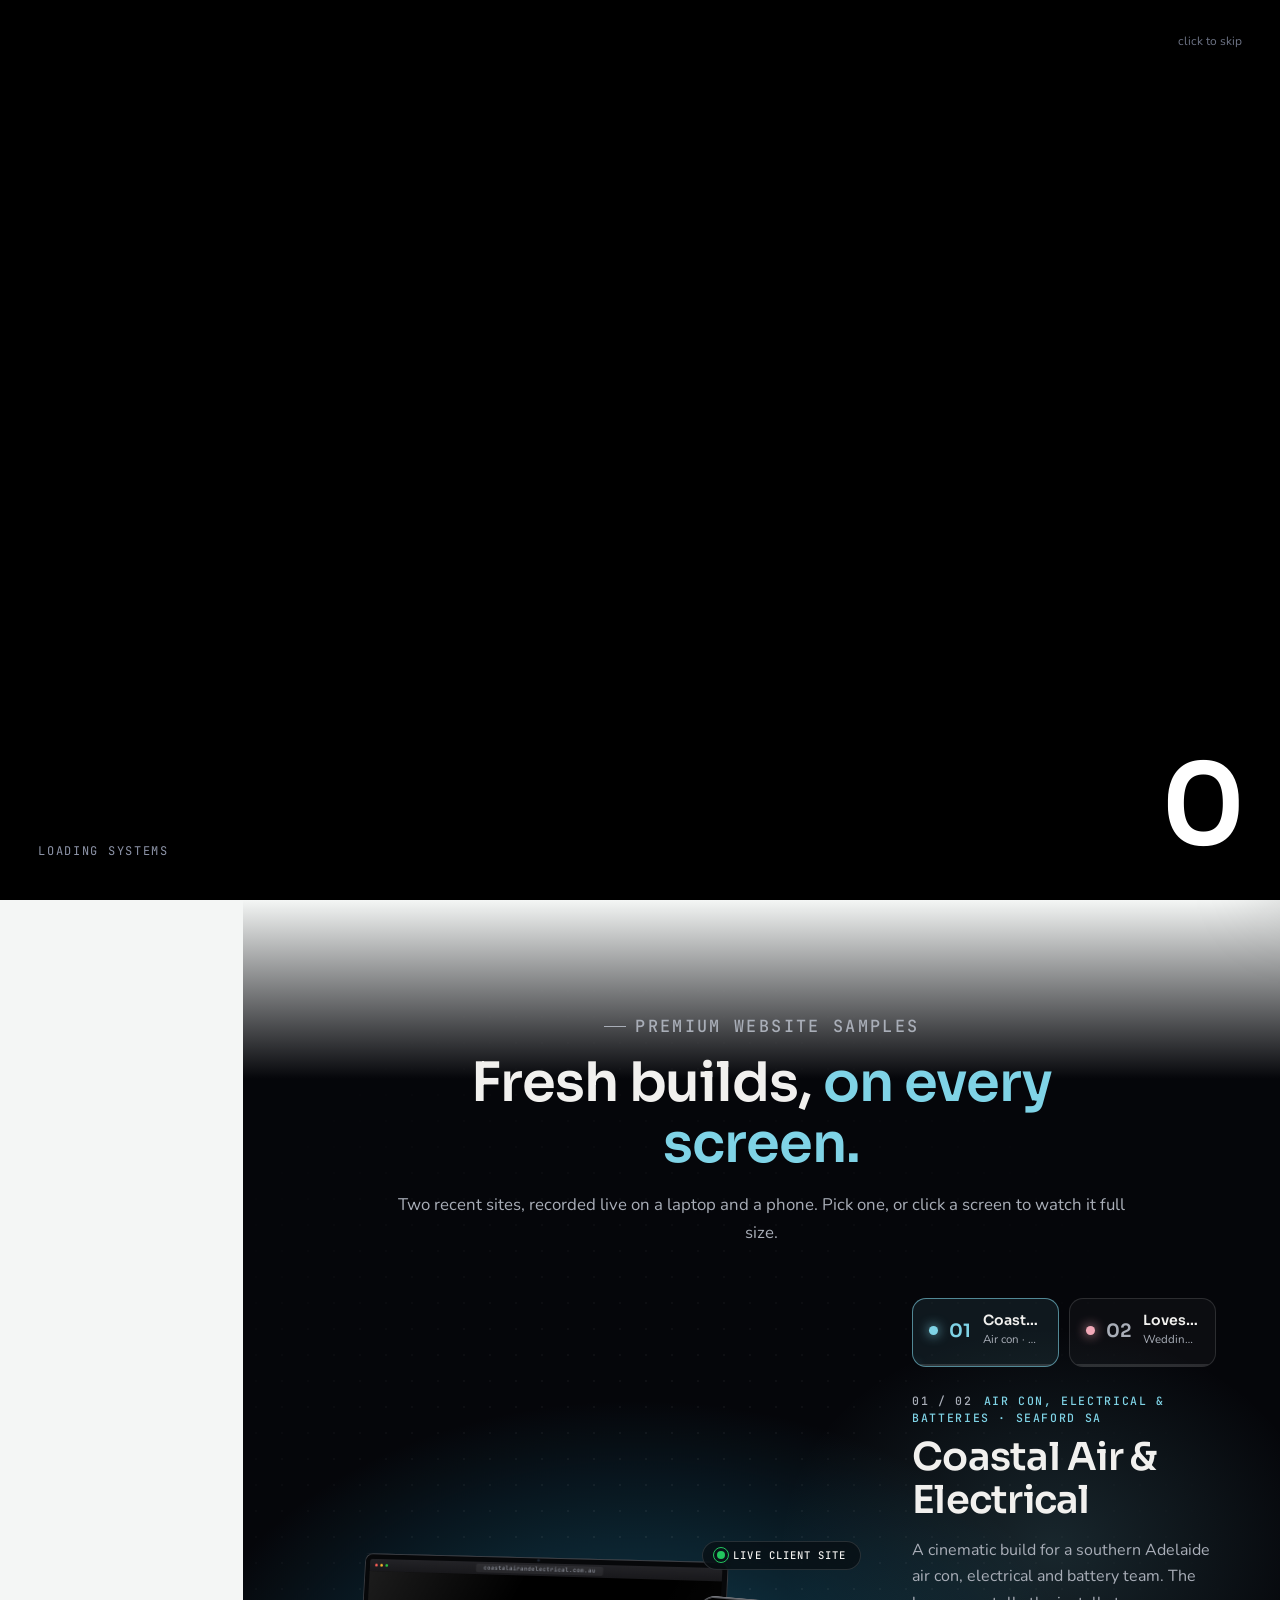
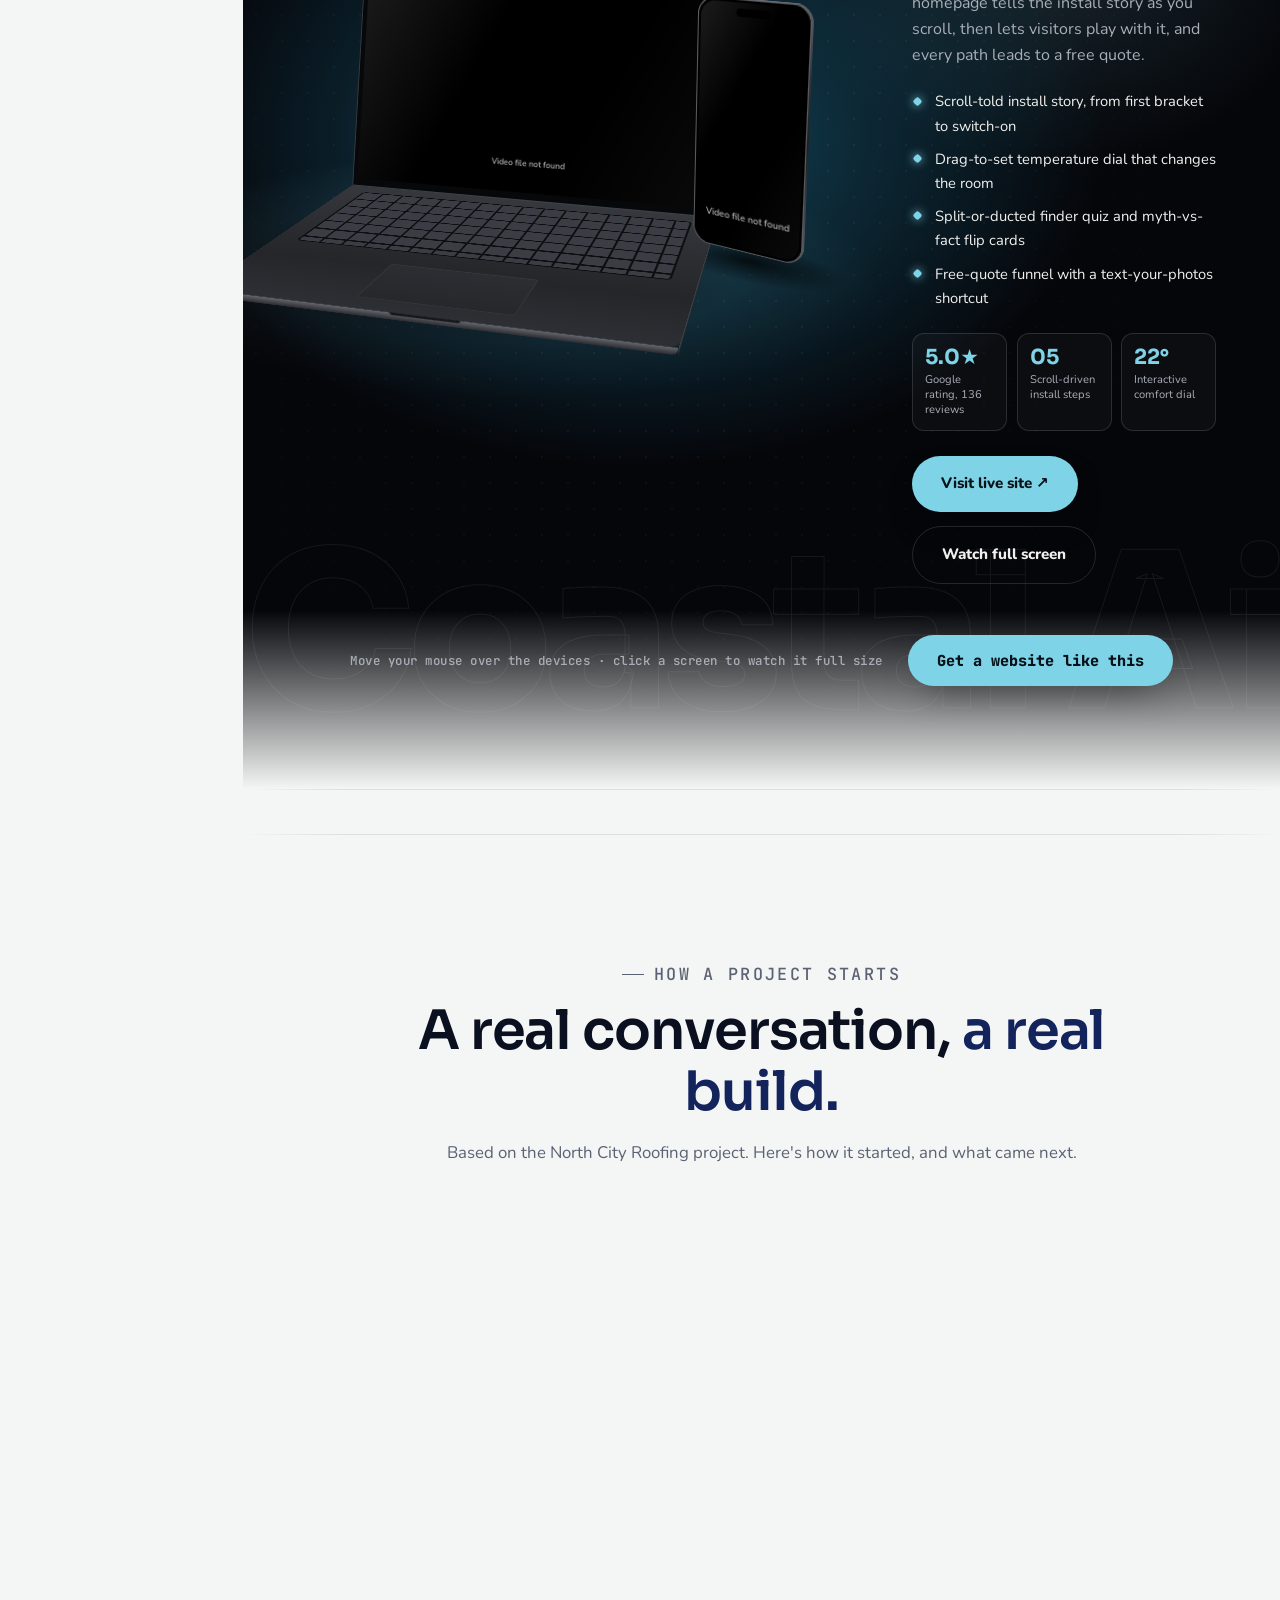
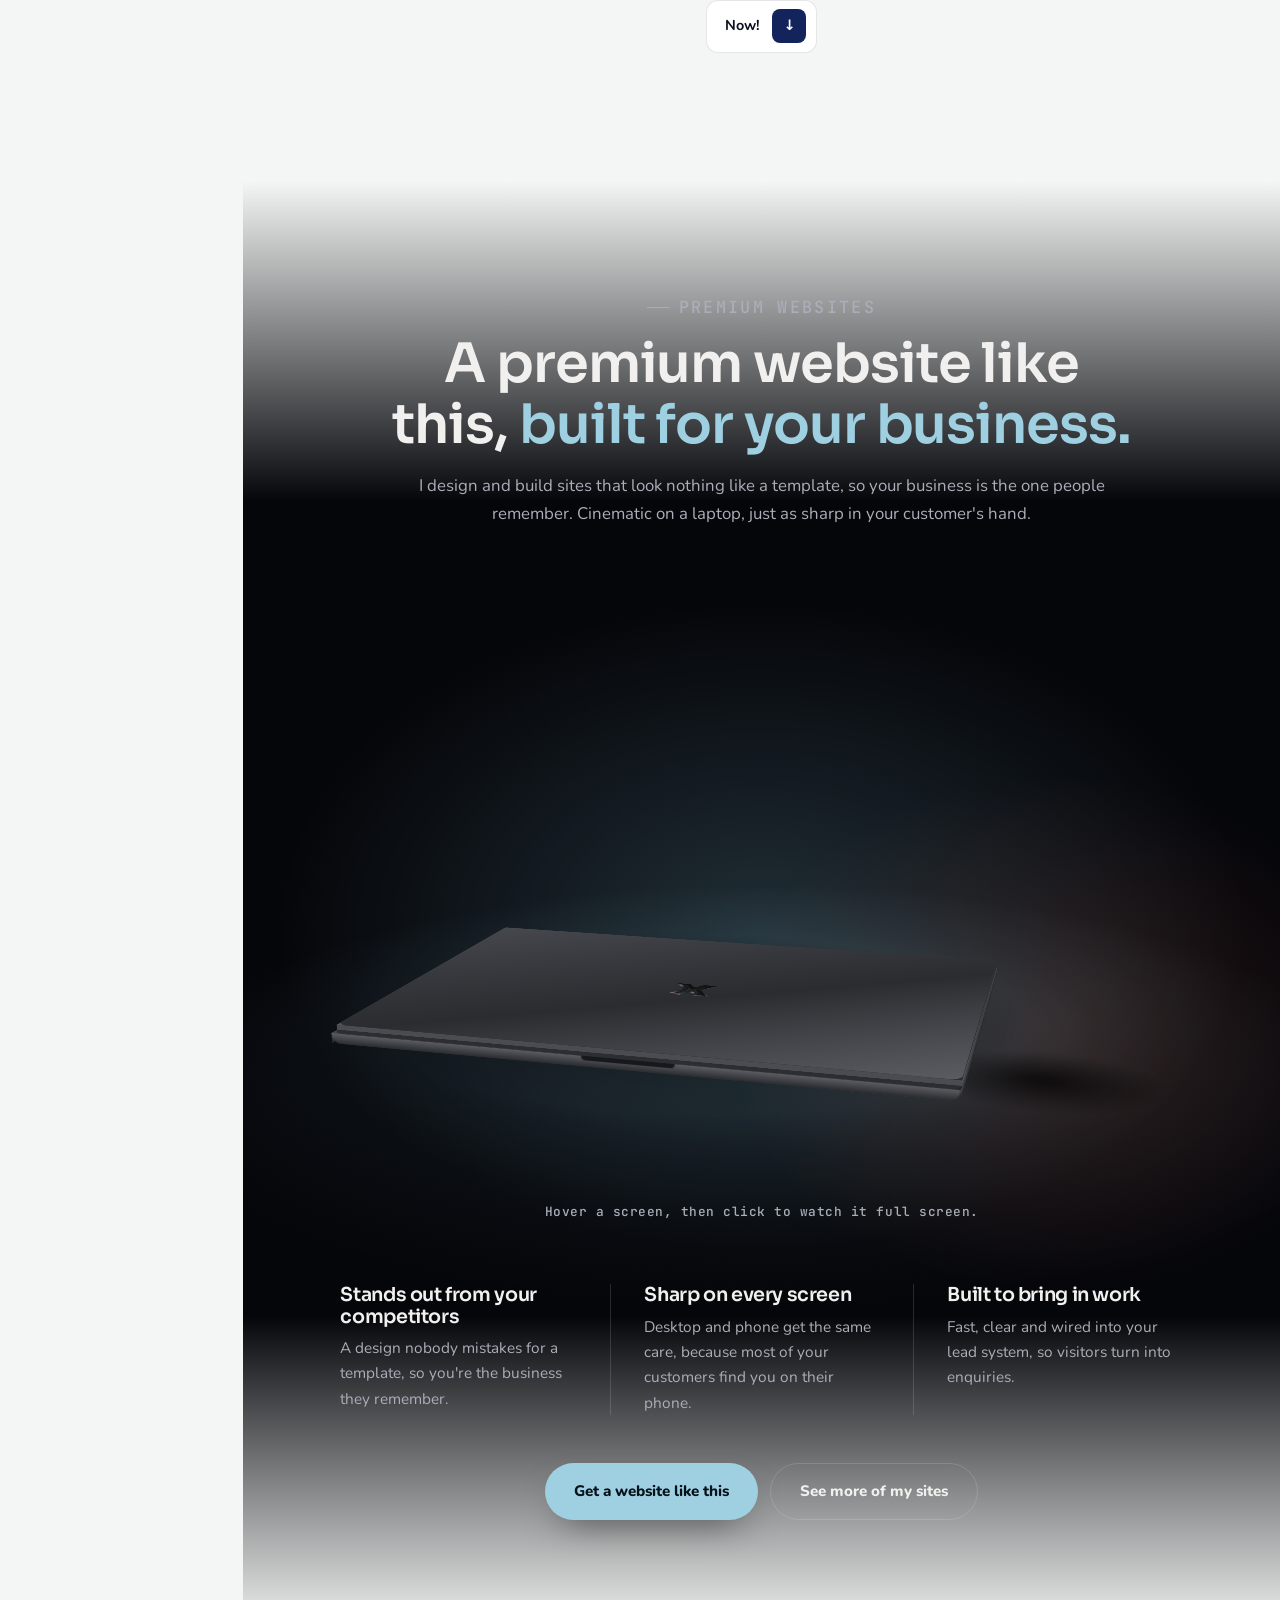
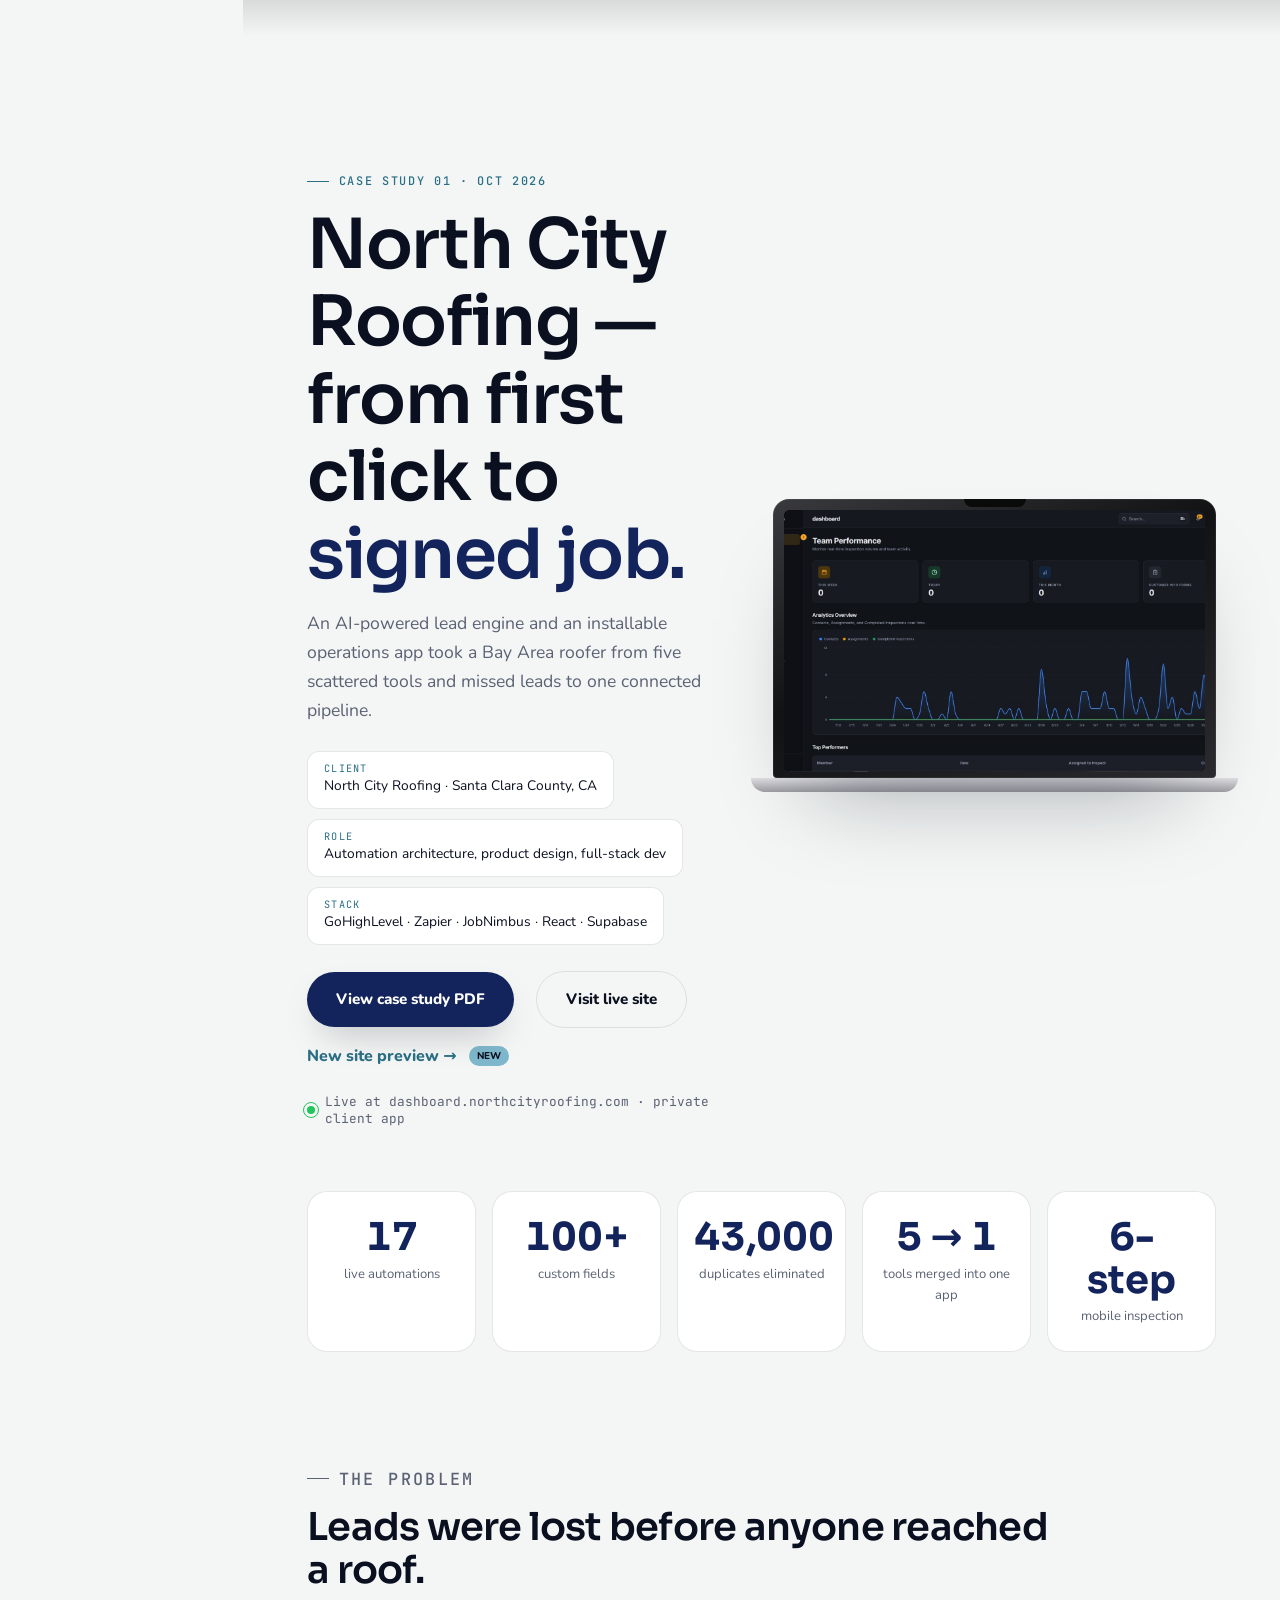
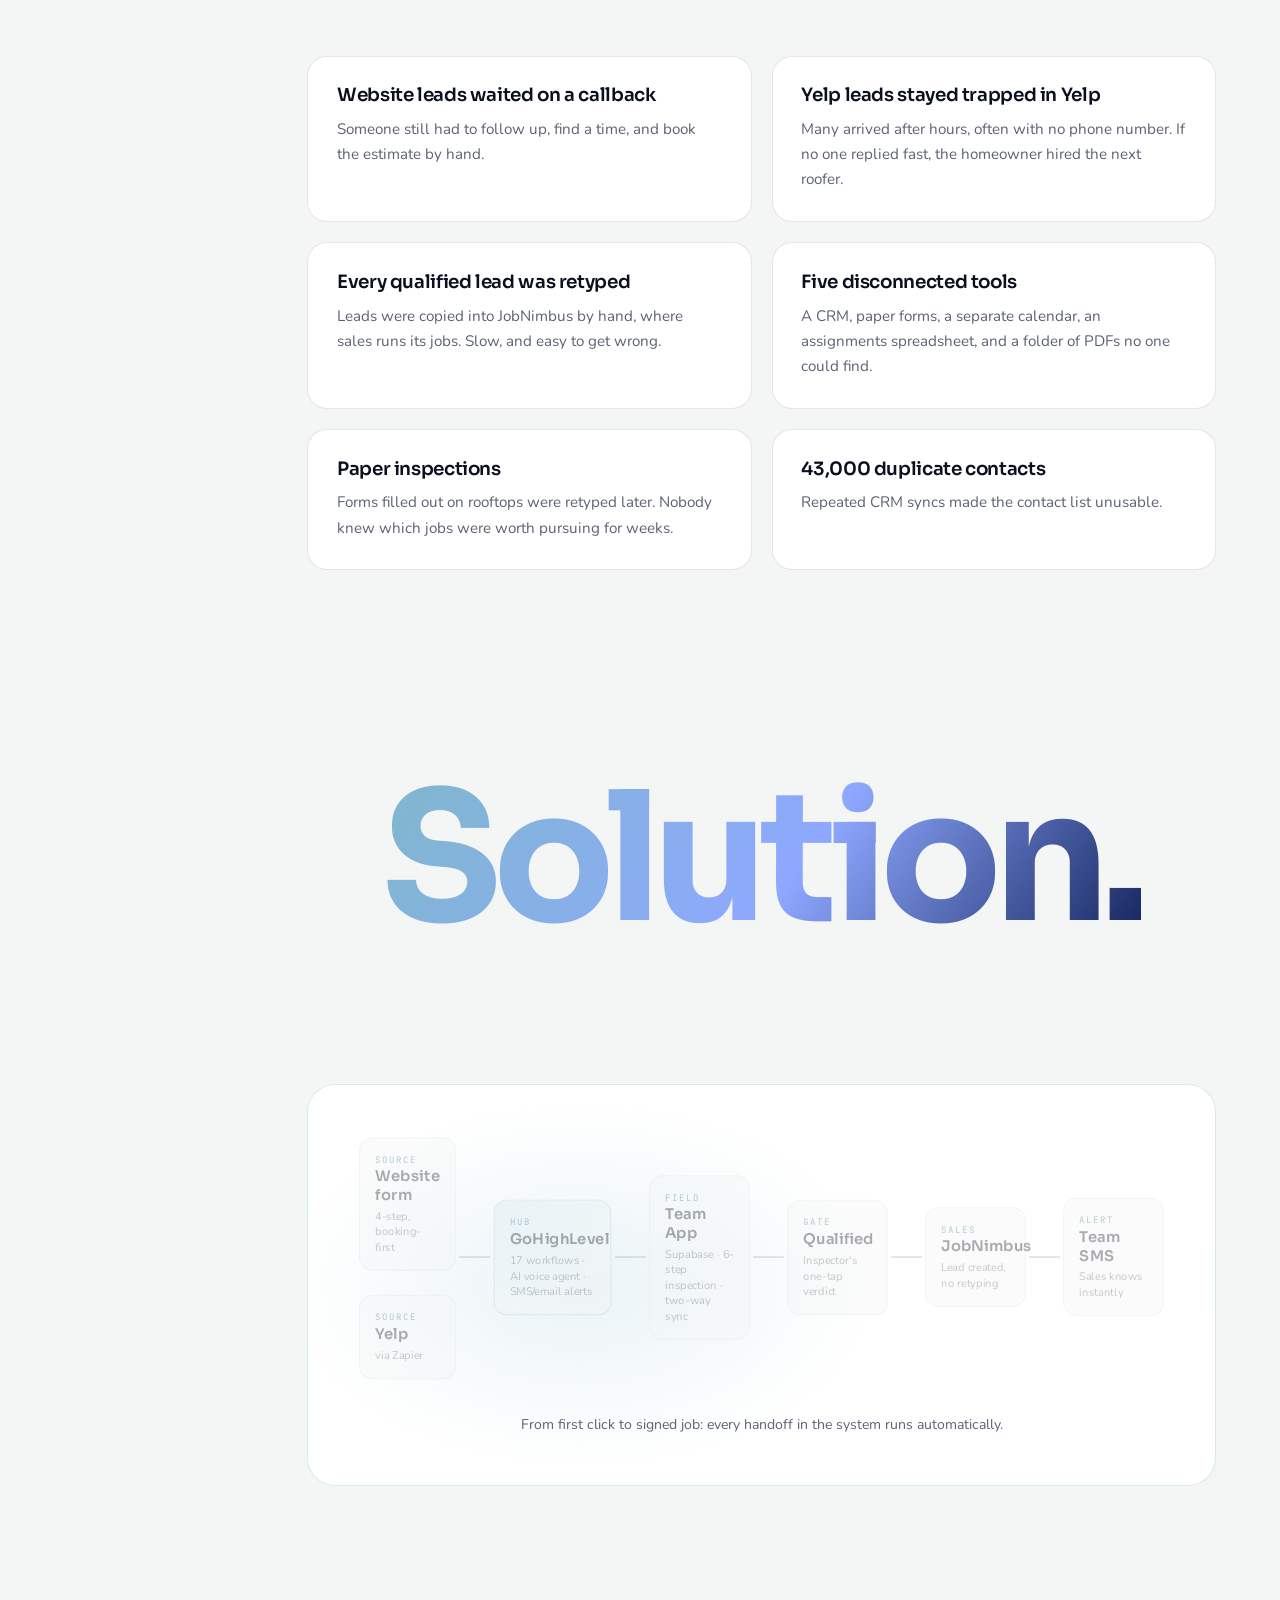
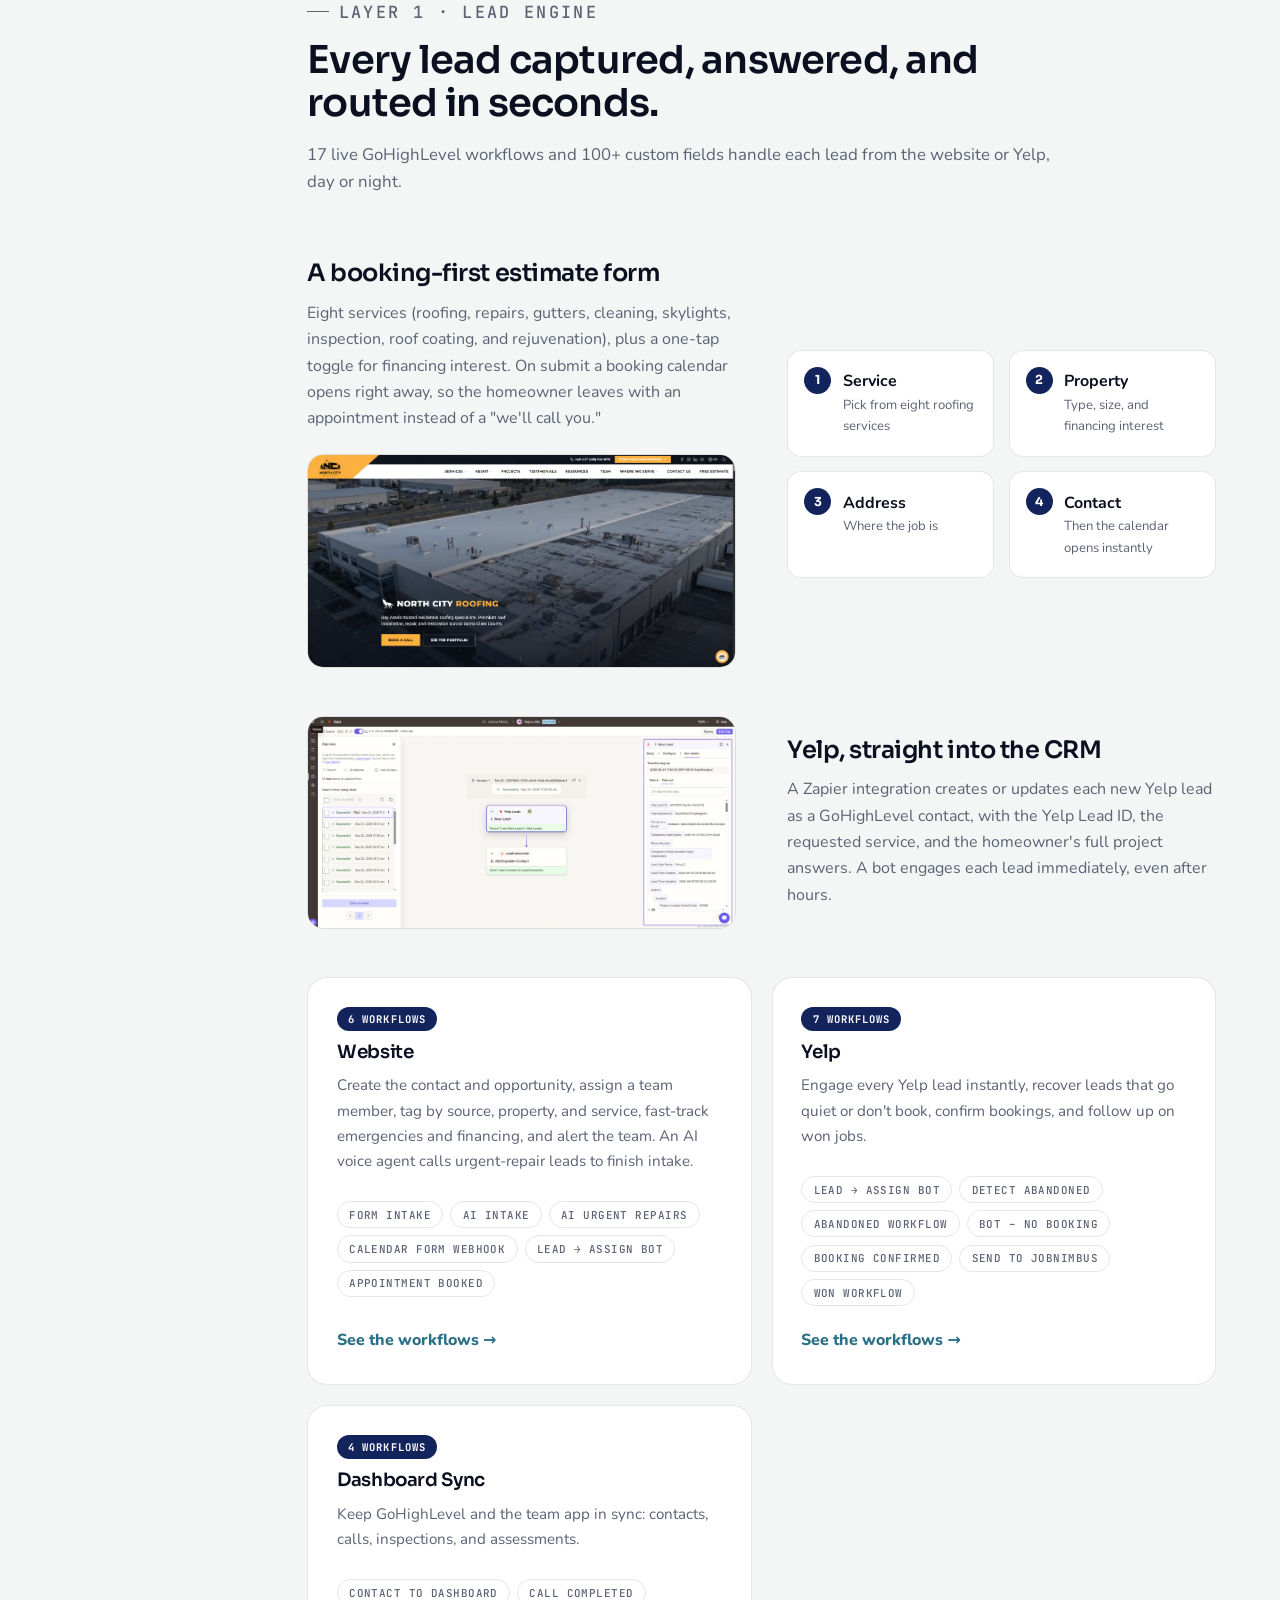
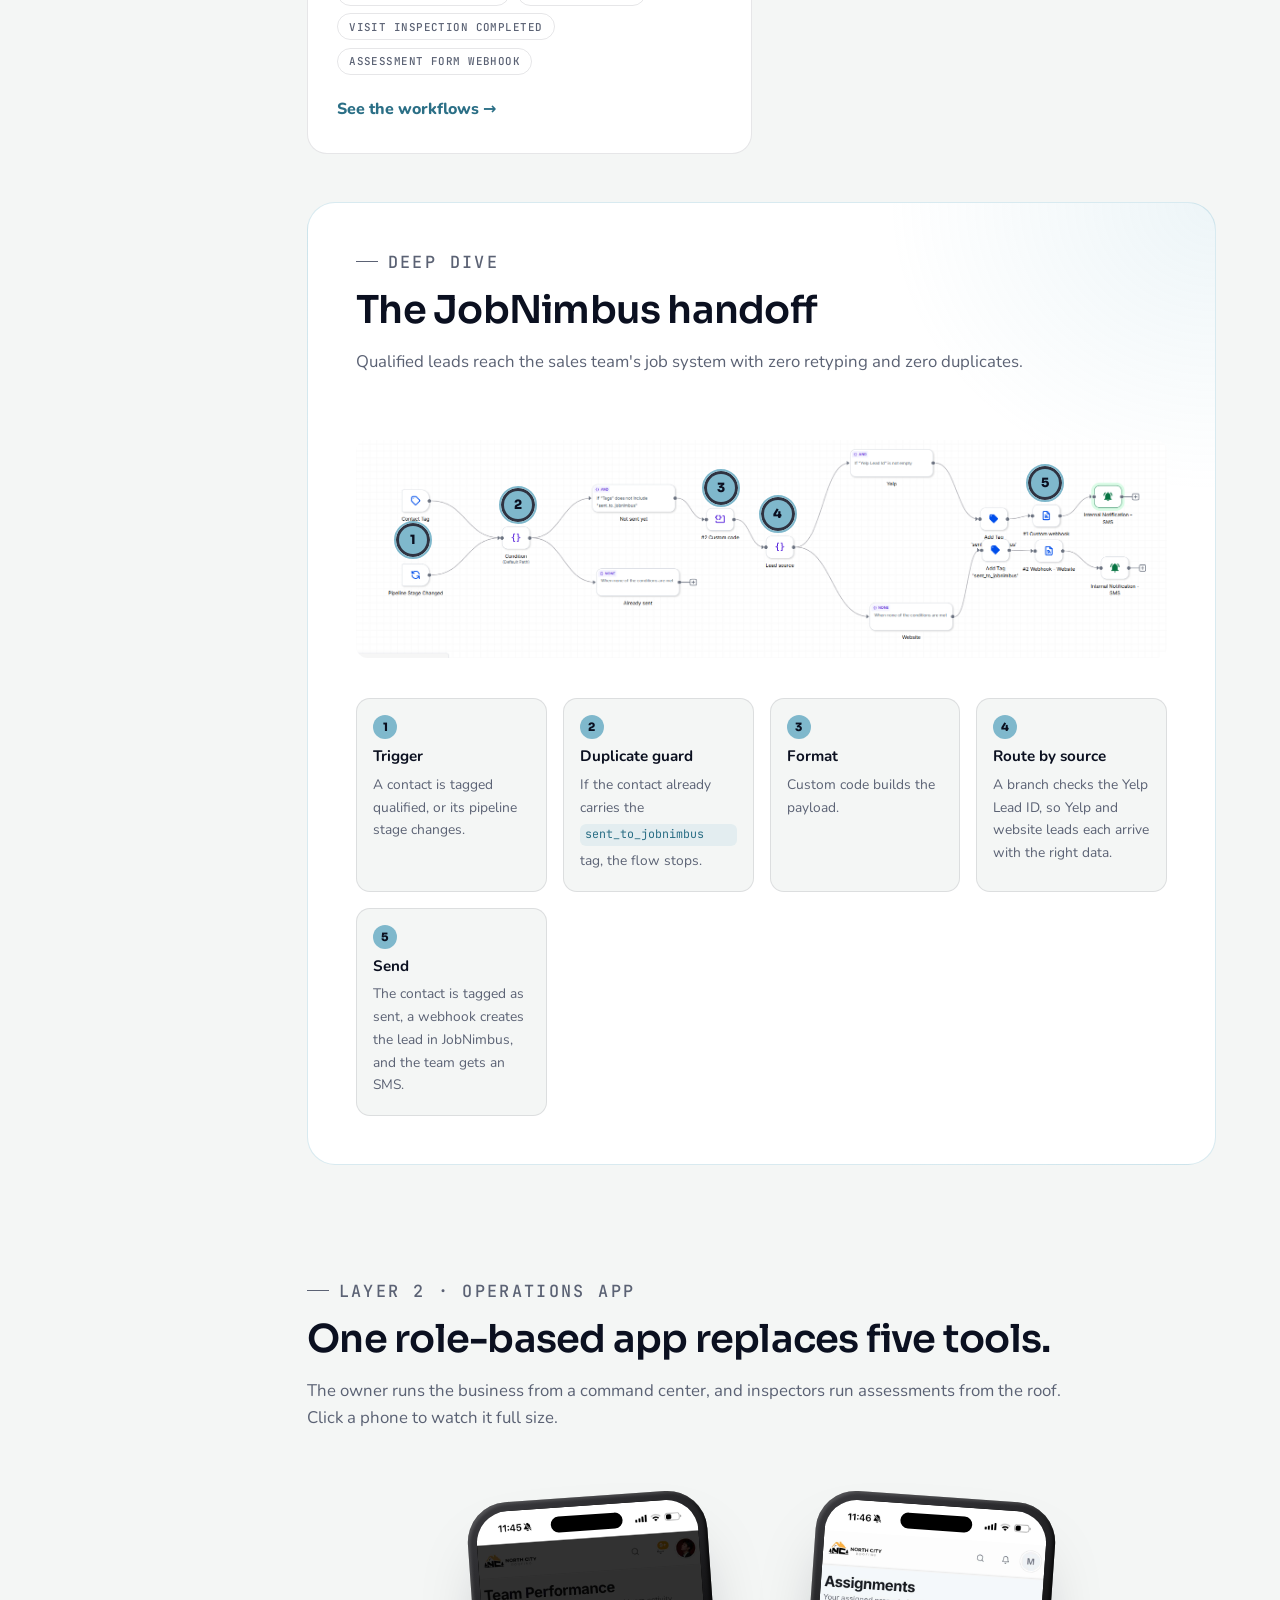
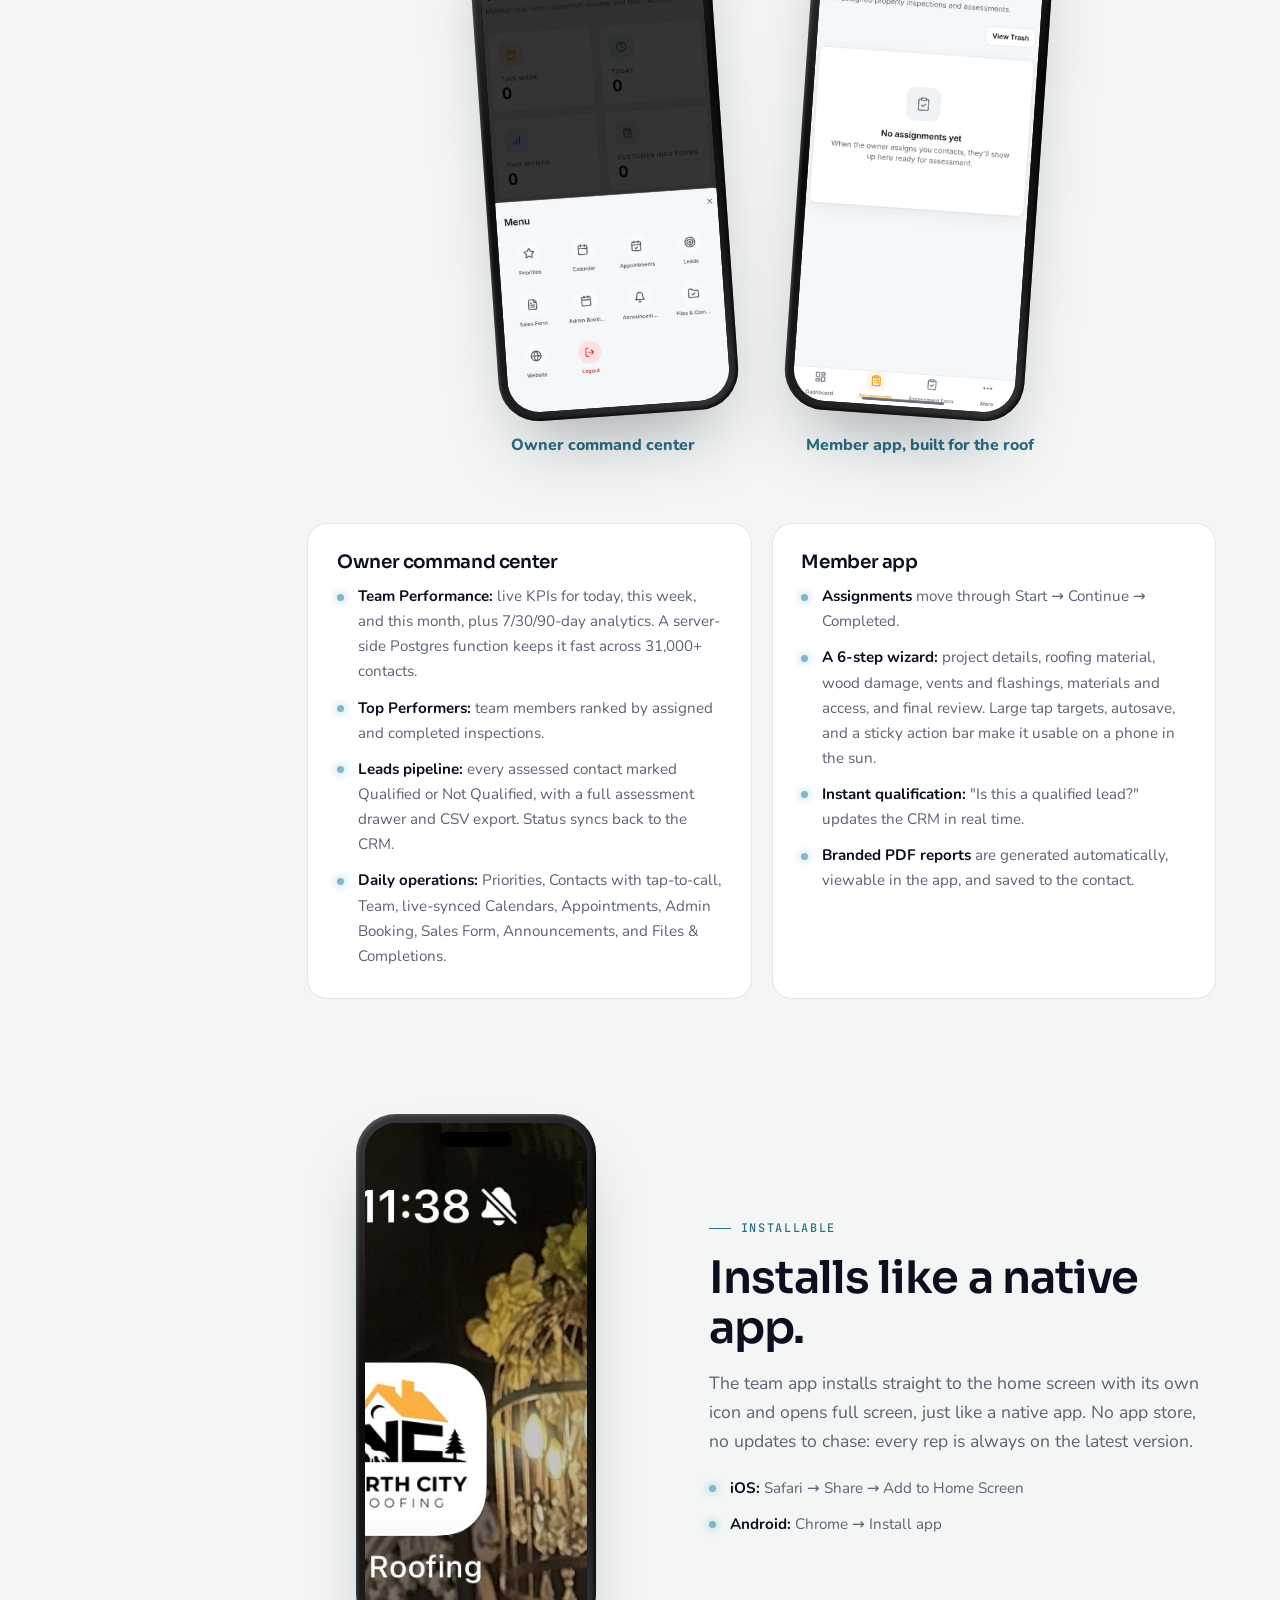
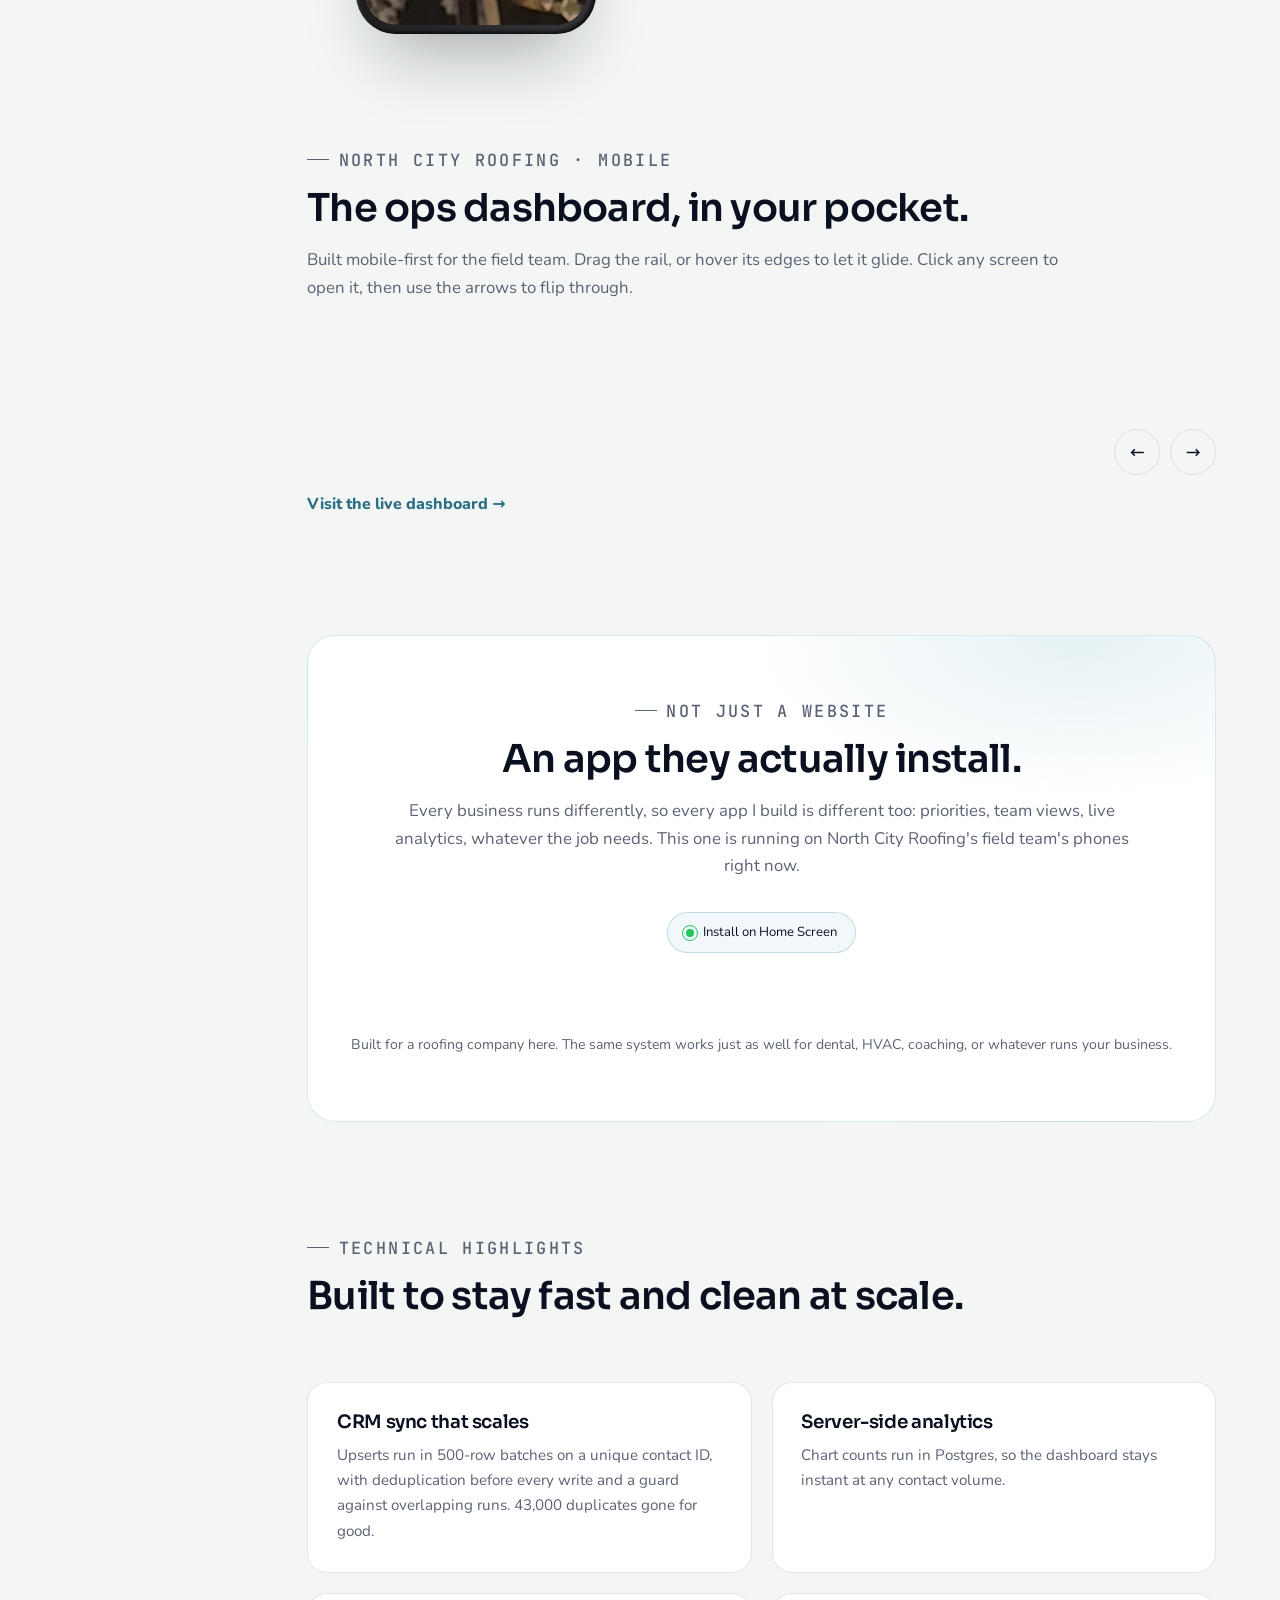
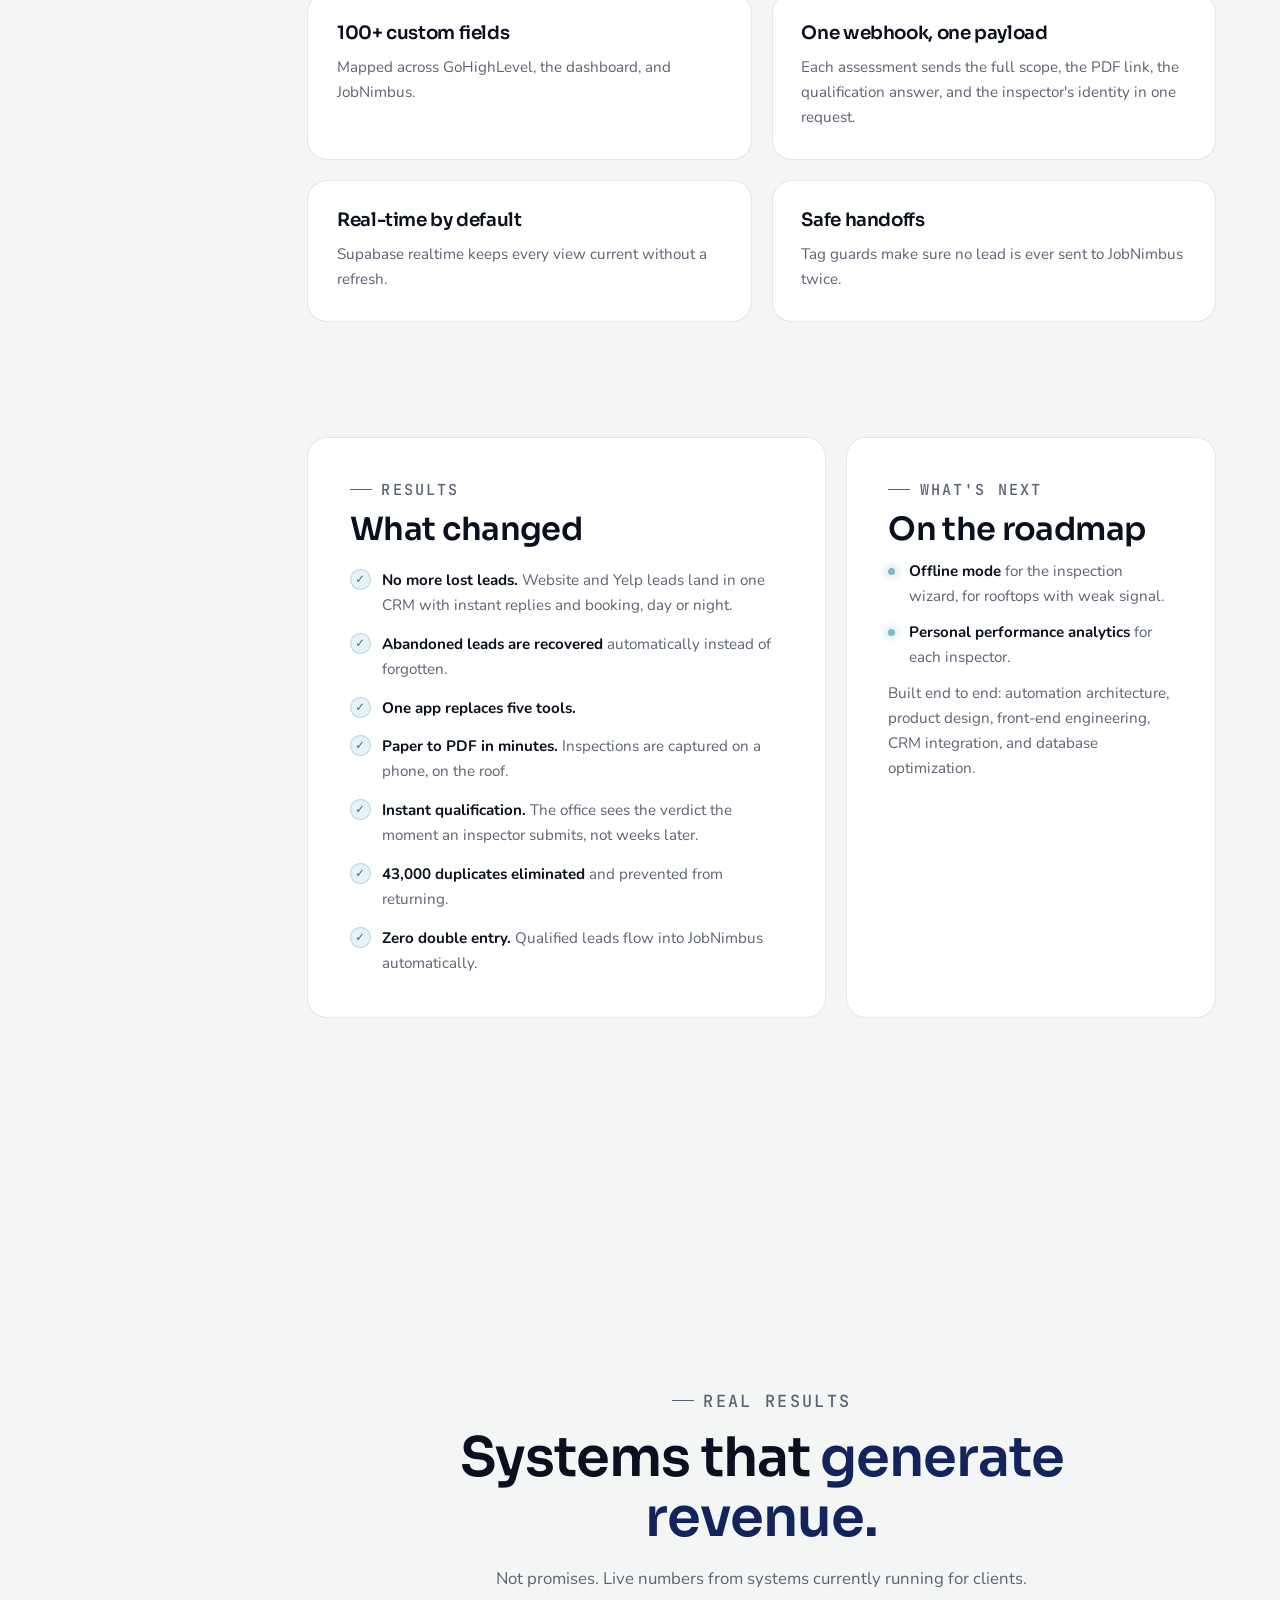
==== commit 03b3e493: "Update index.html" ====
--- a/index.html
+++ b/index.html
@@ -24,6 +24,7 @@
 <link rel="stylesheet" href="./site.css">
 <link rel="stylesheet" href="./showcase3d.css">
 <link rel="stylesheet" href="./extras.css">
+<link rel="stylesheet" href="./premium.css">
 </head>
 <body>
 
@@ -149,7 +150,32 @@
 
     <a href="#story" class="cue"><span>Learn more</span><i>↓</i></a>
   </section>
-
+  <!-- ============ PREMIUM WEBSITE SAMPLES (3D MacBook + iPhone) ============ -->
+  <section class="pw" id="premium-samples" data-group="home" data-narrate="Premium sites,|built to *impress*." aria-label="Premium website samples">
+    <div class="pw-bg" aria-hidden="true"></div>
+    <div class="pw-ghost" id="pwGhost" aria-hidden="true"></div>
+    <div class="pw-in">
+      <div class="head center">
+        <p class="kicker">Premium website samples</p>
+        <h2 class="split">Fresh builds, <em>on every screen.</em></h2>
+        <p>Two recent sites, recorded live on a laptop and a phone. Pick one, or click a screen to watch it full size.</p>
+      </div>
+
+      <div class="pw-main" id="pwMain">
+        <div class="pw-tabs" id="pwTabs" role="tablist" aria-label="Choose a website"></div>
+        <div class="pw-stage" id="pwStage" data-lb-group>
+          <span class="pw-chip"><span class="dot"></span><b id="pwChip">Live site</b></span>
+        </div>
+        <div class="pw-copy" id="pwCopy" aria-live="polite"></div>
+      </div>
+
+      <div class="pw-foot">
+        <span class="pw-hint-fine">Move your mouse over the devices · click a screen to watch it full size</span>
+        <span class="pw-hint-touch">Tap a screen to watch it full size</span>
+        <button class="btn btn-solid" type="button" data-hire>Get a website like this</button>
+      </div>
+    </div>
+  </section>
   <div class="marquee" data-tools aria-label="Tools I use every day"></div>
 
   <!-- ============ STORY ============ -->
@@ -970,5 +996,6 @@
 <script src="./site.js"></script>
 <script src="./showcase3d.js"></script>
 <script src="./extras.js"></script>
+<script src="./premium.js"></script>
 </body>
 </html>
--- a/showcase3d.css
+++ b/showcase3d.css
@@ -198,4 +198,4 @@
   .cn-float,.cn-sh-ph{animation:none}
   .cn-vid,.cn-sweep,.cn-pill,.cn-bloom,.cn-dim{transition:none!important}
   .is-hot .cn-flare{animation:none}
-}+}
--- a/premium.css
+++ b/premium.css
@@ -0,0 +1,186 @@
+/* =========================================================
+   premium.css — "Premium website samples" (#premium-samples)
+   3D MacBook + iPhone. Loads after extras.css. Prefix: .pw-
+   3D sizes use calc(var(--u) * N); --u = 1% of the stage width,
+   so the whole scene scales as one piece on any screen.
+   ========================================================= */
+@property --pa{syntax:'<color>';inherits:true;initial-value:#7fd3e6}
+@property --pg{syntax:'<color>';inherits:true;initial-value:#1f7fa3}
+
+/* ---------- section band (always dark) ---------- */
+.pw{--pa:#7fd3e6;--pg:#1f7fa3;position:relative;overflow:clip;isolation:isolate;
+  padding:clamp(4.5rem,9vw,8rem) 0 clamp(4rem,8vw,7rem);transition:--pa 1.2s var(--ease),--pg 1.2s var(--ease)}
+.pw::before{content:"";position:absolute;inset:0;z-index:-3;background:linear-gradient(180deg,var(--bg) 0,#05060a 12%,#05060a 88%,var(--bg) 100%)}
+.pw-bg{position:absolute;inset:0;z-index:-2;pointer-events:none;overflow:hidden}
+.pw-bg::before{content:"";position:absolute;left:38%;top:56%;width:min(1400px,125%);aspect-ratio:1.4;transform:translate(-50%,-50%);
+  background:radial-gradient(closest-side,color-mix(in srgb,var(--pg) 55%,transparent),transparent 72%),
+             radial-gradient(30% 34% at 82% 30%,color-mix(in srgb,var(--pa) 16%,transparent),transparent 70%)}
+.pw-bg::after{content:"";position:absolute;inset:0;background:radial-gradient(rgba(255,255,255,.07) 1px,transparent 1px) 0 0/26px 26px;
+  -webkit-mask-image:radial-gradient(60% 55% at 40% 55%,#000,transparent);mask-image:radial-gradient(60% 55% at 40% 55%,#000,transparent)}
+.pw-ghost{position:absolute;left:0;bottom:3%;z-index:-1;display:flex;width:max-content;pointer-events:none;white-space:nowrap;
+  font:700 clamp(5rem,17vw,15rem)/1 var(--fd);letter-spacing:-.05em;color:transparent;-webkit-text-stroke:1px rgba(255,255,255,.07);
+  animation:pwGhost 60s linear infinite}
+.pw-ghost span{padding-right:.35em}
+@keyframes pwGhost{to{transform:translateX(-50%)}}
+
+.pw-in{--bg:#05060a;--bg2:#0b0d12;--card:#10131a;--ink:#f1f0ee;--muted:#a9aeb8;--line:rgba(255,255,255,.13);
+  --primary:var(--pa);--on-primary:#06121a;--accent-ink:var(--pa);--shadow:rgba(0,0,0,.6);
+  position:relative;max-width:1360px;margin:0 auto;padding:0 clamp(1.25rem,5vw,5.5rem);color:var(--ink)}
+.pw-in .head{margin-bottom:clamp(2rem,4vw,3.2rem)}
+
+/* ---------- layout ---------- */
+.pw-main{display:grid;grid-template-columns:minmax(0,1.55fr) minmax(0,.85fr);grid-template-areas:"stage tabs" "stage copy";
+  grid-template-rows:auto auto;align-content:center;column-gap:clamp(1.5rem,4vw,4rem);row-gap:1.6rem}
+
+/* ---------- tabs ---------- */
+.pw-tabs{grid-area:tabs;align-self:end;display:grid;grid-template-columns:repeat(2,minmax(0,1fr));gap:.6rem}
+.pw-tab{position:relative;overflow:hidden;display:flex;align-items:center;gap:.7rem;padding:.85rem 1rem 1.05rem;border-radius:14px;text-align:left;
+  border:1px solid var(--line);background:rgba(255,255,255,.03);transition:border-color .4s,background-color .4s,transform .4s var(--ease)}
+.pw-tab:hover{transform:translateY(-2px);border-color:rgba(255,255,255,.28)}
+.pw-tab .sw{flex:none;width:9px;height:9px;border-radius:50%;background:var(--c);box-shadow:0 0 12px var(--c)}
+.pw-tab b{font:600 1.15rem var(--fd);color:var(--muted);transition:color .4s}
+.pw-tab .tx{min-width:0}
+.pw-tab strong{display:block;font:600 .88rem/1.25 var(--fd);white-space:nowrap;overflow:hidden;text-overflow:ellipsis}
+.pw-tab small{display:block;font-size:.72rem;color:var(--muted);white-space:nowrap;overflow:hidden;text-overflow:ellipsis}
+.pw-tab .bar{position:absolute;left:0;right:0;bottom:0;height:2px;background:var(--line)}
+.pw-tab .bar i{display:block;height:100%;width:0;background:var(--pa);box-shadow:0 0 10px var(--pa)}
+.pw-tab.is-on{border-color:color-mix(in srgb,var(--pa) 60%,transparent);background:color-mix(in srgb,var(--pa) 9%,transparent)}
+.pw-tab.is-on b{color:var(--pa)}
+.pw-tab:focus-visible{outline:2px solid var(--pa);outline-offset:3px}
+
+/* ---------- copy ---------- */
+.pw-copy{grid-area:copy;align-self:start}
+.pw-kind{font:500 .72rem/1.5 var(--fm);letter-spacing:.14em;text-transform:uppercase;color:var(--pa)}
+.pw-kind span{color:var(--muted);margin-right:.7rem}
+.pw-copy h3{font-size:clamp(1.7rem,3vw,2.5rem);margin:.6rem 0 .9rem}
+.pw-d{color:var(--muted);font-size:1rem}
+.pw-feats{display:grid;gap:.55rem;margin:1.3rem 0 1.4rem}
+.pw-feats li{position:relative;padding-left:1.4rem;font-size:.92rem}
+.pw-feats li::before{content:"";position:absolute;left:.1rem;top:.55em;width:7px;height:7px;border-radius:2px;background:var(--pa);box-shadow:0 0 10px var(--pa);transform:rotate(45deg)}
+.pw-stats{display:grid;grid-template-columns:repeat(3,minmax(0,1fr));gap:.6rem}
+.pw-stats li{padding:.8rem .75rem;border-radius:12px;border:1px solid var(--line);background:rgba(255,255,255,.03);display:flex;flex-direction:column;gap:.15rem}
+.pw-stats strong{font:700 1.3rem/1.1 var(--fd);color:var(--pa)}
+.pw-stats span{font-size:.7rem;line-height:1.35;color:var(--muted)}
+
+/* ---------- stage ---------- */
+.pw-stage{grid-area:stage;align-self:center;container-type:inline-size;position:relative;aspect-ratio:100/72;cursor:pointer;-webkit-tap-highlight-color:transparent}
+.pw-bloom{position:absolute;left:8%;right:14%;top:8%;bottom:14%;border-radius:50%;pointer-events:none;
+  background:radial-gradient(closest-side,color-mix(in srgb,var(--pa) 30%,transparent),transparent);filter:blur(30px);opacity:.55;transition:opacity .8s var(--ease)}
+.pw-stage:hover .pw-bloom{opacity:.95}
+.pw-chip{position:absolute;right:0;top:0;z-index:3;display:inline-flex;align-items:center;gap:.55rem;padding:.4rem .85rem;border-radius:99px;
+  font:500 .66rem var(--fm);letter-spacing:.1em;text-transform:uppercase;color:var(--ink);background:rgba(8,10,14,.62);border:1px solid var(--line);backdrop-filter:blur(8px)}
+.pw-chip b{font-weight:500}
+
+.pw-cam{--u:1cqw;position:absolute;inset:0;perspective:calc(var(--u) * 170);perspective-origin:50% 22%}
+.pw-rig,.pw-look,.pw-mac,.pw-lid,.pw-deck,.pw-phone,.pw-pin,.pw-pfloat,.pw-pflip{transform-style:preserve-3d}
+.pw-rig,.pw-look{position:absolute;inset:0;transform-origin:50% 62%}
+.pw-rig{transform:rotateX(-10deg) rotateY(-14deg)}
+
+/* ---------- MacBook ---------- */
+.pw-mac{--mw:calc(var(--u) * 70);--md:calc(var(--mw) * .66);--mt:calc(var(--u) * 1.1);position:absolute;left:calc(var(--u) * 4);top:calc(var(--u) * 3);width:var(--mw)}
+.pw-lid{position:relative;transform-origin:50% 100%;transform:rotateX(12deg)}
+.pw-lid-front{position:relative;padding:calc(var(--u) * 1.1) calc(var(--u) * 1.1) calc(var(--u) * 1.5);
+  border-radius:calc(var(--u) * 1.6) calc(var(--u) * 1.6) calc(var(--u) * .4) calc(var(--u) * .4);
+  background:#07080a;box-shadow:inset 0 0 0 calc(var(--u) * .16) #3f4147;backface-visibility:hidden}
+.pw-camdot{position:absolute;left:50%;top:calc(var(--u) * .4);width:calc(var(--u) * .3);aspect-ratio:1;border-radius:50%;background:#1b2330;box-shadow:0 0 0 calc(var(--u) * .06) #2c3441;transform:translateX(-50%)}
+.pw-lid-back{position:absolute;inset:0;display:grid;place-items:center;border-radius:calc(var(--u) * 1.6) calc(var(--u) * 1.6) calc(var(--u) * .4) calc(var(--u) * .4);
+  background:linear-gradient(150deg,#5d6067,#2b2c30 45%,#4a4c52);backface-visibility:hidden;transform:translateZ(calc(var(--u) * -.55)) rotateY(180deg)}
+.pw-lid-back img{width:calc(var(--u) * 7);opacity:.8}
+.pw-lid-top{position:absolute;left:0;top:0;width:100%;height:calc(var(--u) * .55);transform-origin:50% 0;transform:rotateX(-90deg);background:#4a4c52}
+
+.pw-deck{position:absolute;left:0;top:100%;width:100%;height:var(--md);transform-origin:50% 0;transform:rotateX(90deg);
+  border-radius:0 0 calc(var(--u) * 1.6) calc(var(--u) * 1.6);background:linear-gradient(180deg,#36383d,#25262a 70%,#2e2f34)}
+.pw-kb{position:absolute;left:6%;right:6%;top:7%;height:50%;border-radius:calc(var(--u) * .5);background-color:#3b3d44;
+  background-image:repeating-linear-gradient(90deg,transparent 0 calc(var(--u) * 3.6),#0d0e10 calc(var(--u) * 3.6) calc(var(--u) * 3.95)),
+                   repeating-linear-gradient(180deg,transparent 0 calc(var(--u) * 3.2),#0d0e10 calc(var(--u) * 3.2) calc(var(--u) * 3.6));
+  box-shadow:0 0 0 calc(var(--u) * .35) #0d0e10}
+.pw-tp{position:absolute;left:33%;right:33%;bottom:7%;height:25%;border-radius:calc(var(--u) * .7);background:linear-gradient(#2c2e33,#26282c);box-shadow:inset 0 0 0 calc(var(--u) * .08) rgba(255,255,255,.12)}
+.pw-lip{position:absolute;left:0;top:100%;width:100%;height:var(--mt);transform:translateZ(var(--md));border-radius:0 0 calc(var(--u) * 1.3) calc(var(--u) * 1.3);background:linear-gradient(#65676e,#2a2b2f)}
+.pw-lip::after{content:"";position:absolute;left:50%;top:0;width:15%;height:45%;border-radius:0 0 calc(var(--u) * .6) calc(var(--u) * .6);background:#17181b;transform:translateX(-50%)}
+.pw-side{position:absolute;top:100%;width:var(--md);height:var(--mt);transform-origin:0 50%;transform:rotateY(-90deg);background:linear-gradient(#4a4c52,#232427)}
+.pw-side.l{left:0}.pw-side.r{left:100%}
+
+/* floor: accent light pool + contact shadow (flat planes under the laptop) */
+.pw-floor,.pw-mshadow,.pw-pshadow{position:absolute;pointer-events:none;transform-origin:50% 0}
+.pw-floor{left:-38%;top:100%;width:176%;aspect-ratio:1.3;
+  background:radial-gradient(closest-side,color-mix(in srgb,var(--pa) 30%,transparent),color-mix(in srgb,var(--pa) 7%,transparent) 55%,transparent);
+  transform:translateY(calc(var(--mt) + var(--u) * .25)) translateZ(calc(var(--u) * -32)) rotateX(90deg)}
+.pw-mshadow{left:-8%;top:100%;width:116%;aspect-ratio:1.45;
+  background:radial-gradient(closest-side,rgba(0,0,0,.85),rgba(0,0,0,.35) 60%,transparent);
+  transform:translateY(calc(var(--mt) + var(--u) * .12)) translateZ(calc(var(--u) * -6)) rotateX(90deg)}
+
+/* ---------- iPhone ---------- */
+.pw-phone{--pr:calc(var(--u) * 2.9);position:absolute;left:calc(var(--u) * 71);top:calc(var(--u) * 7);width:calc(var(--u) * 18.5);
+  transform:translateZ(calc(var(--u) * 16)) rotateY(-20deg)}
+.pw-pin{position:relative}
+.pw-pfloat{position:relative;animation:pwFloat 7s ease-in-out infinite}
+@keyframes pwFloat{50%{transform:translate3d(0,calc(var(--u) * -1.2),0)}}
+.pw-pflip{position:relative;width:100%;aspect-ratio:9/19.5}
+.pw-psl{position:absolute;inset:0;border-radius:var(--pr);background:linear-gradient(160deg,#7b7d83,#303135 38%,#1c1d20 60%,#5e6066);
+  transform:translateZ(calc(var(--u) * var(--i) * -.12))}
+.pw-pfront{position:absolute;inset:0;padding:calc(var(--u) * .55);border-radius:var(--pr);background:#000;
+  box-shadow:inset 0 0 0 calc(var(--u) * .14) #74777d;transform:translateZ(calc(var(--u) * .02));backface-visibility:hidden}
+.pw-pback{position:absolute;inset:0;border-radius:var(--pr);backface-visibility:hidden;
+  background:linear-gradient(155deg,color-mix(in srgb,var(--pa) 18%,#3c3e44),#232428 55%,#3b3d43);transform:translateZ(calc(var(--u) * -.84)) rotateY(180deg)}
+.pw-lens{position:absolute;left:8%;top:3.5%;width:40%;aspect-ratio:1;border-radius:24%;background:linear-gradient(145deg,#4a4c52,#26272b);box-shadow:inset 0 0 0 calc(var(--u) * .08) rgba(255,255,255,.14)}
+.pw-lens i{position:absolute;width:38%;aspect-ratio:1;border-radius:50%;background:radial-gradient(circle at 40% 40%,#3b4a63,#05070b 62%);box-shadow:0 0 0 calc(var(--u) * .18) #1a1b1e}
+.pw-lens i:nth-child(1){left:8%;top:8%}.pw-lens i:nth-child(2){left:8%;bottom:8%}.pw-lens i:nth-child(3){right:8%;top:31%}
+.pw-pshadow{left:-35%;top:100%;width:170%;aspect-ratio:2.1;background:radial-gradient(closest-side,rgba(0,0,0,.75),transparent);
+  transform:translateY(calc(var(--u) * 2)) translateZ(calc(var(--u) * -9)) rotateX(90deg);animation:pwShadow 7s ease-in-out infinite}
+@keyframes pwShadow{50%{opacity:.6}}
+
+/* ---------- screens ---------- */
+.pw-screen{position:relative;display:block;overflow:hidden;background:#000;cursor:pointer;outline:none}
+.pw-screen:focus-visible{box-shadow:0 0 0 2px var(--pa)}
+.pw-mscreen{aspect-ratio:16/10;display:flex;flex-direction:column;border-radius:calc(var(--u) * .4)}
+.pw-pscreen{width:100%;height:100%;border-radius:calc(var(--u) * 2.4)}
+.pw-bar{flex:none;display:flex;align-items:center;gap:calc(var(--u) * .45);height:calc(var(--u) * 2.3);padding:0 calc(var(--u) * 1);background:linear-gradient(#232327,#18181b)}
+.pw-bar i{width:calc(var(--u) * .65);aspect-ratio:1;border-radius:50%;background:#ff5f57}
+.pw-bar i:nth-child(2){background:#febc2e}.pw-bar i:nth-child(3){background:#28c840}
+.pw-bar em{margin:0 auto;transform:translateX(calc(var(--u) * -1.5));max-width:60%;padding:calc(var(--u) * .15) calc(var(--u) * 1.4);border-radius:calc(var(--u) * .4);
+  background:rgba(255,255,255,.06);font:500 max(6px,calc(var(--u) * .95))/1.3 var(--fm);color:#8b8f99;white-space:nowrap;overflow:hidden;text-overflow:ellipsis}
+.pw-view{position:relative;flex:1;overflow:hidden}
+/* opacity only on videos: a transformed <video> inside a clipped 3D layer renders black in Safari */
+.pw-vid{position:absolute;inset:0;width:100%;height:100%;object-fit:cover;object-position:top center;opacity:0;transition:opacity .6s var(--ease)}
+.pw-vid.is-on{opacity:1}
+.pw-off,.pw-glare,.pw-wipe,.pw-island,.pw-pill{position:absolute;pointer-events:none}
+.pw-off{inset:0;background:#000;opacity:0;z-index:3}
+.js .pw-off{opacity:1}
+.pw-glare{inset:0;z-index:2;background:linear-gradient(118deg,rgba(255,255,255,.11),transparent 36%,transparent 66%,rgba(255,255,255,.04))}
+.pw-wipe{inset:-20%;z-index:4;background:linear-gradient(104deg,transparent 42%,rgba(255,255,255,.32) 50%,transparent 58%);transform:translateX(-130%)}
+.pw-island{left:50%;top:2.2%;width:31%;height:3.4%;border-radius:99px;background:#000;transform:translateX(-50%);z-index:5}
+.pw-pill{left:50%;top:50%;z-index:5;display:inline-flex;align-items:center;gap:.5em;padding:.72em 1.15em;border-radius:99px;white-space:nowrap;
+  font:800 clamp(.62rem,1.1cqw,.9rem)/1 var(--fb);color:#fff;background:rgba(8,10,14,.66);border:1px solid rgba(255,255,255,.3);
+  opacity:0;transform:translate(-50%,-30%) scale(.92);transition:opacity .45s,transform .8s var(--ease)}
+.pw-pill svg{flex:none}
+.pw-stage:hover .pw-pill{opacity:1;transform:translate(-50%,-50%) scale(1)}
+.pw-screen.is-failed::after{content:"Video file not found";position:absolute;left:6%;right:6%;bottom:10%;z-index:6;text-align:center;
+  font:600 clamp(.55rem,1cqw,.8rem)/1.3 var(--fb);color:rgba(255,255,255,.7)}
+
+/* ---------- footer line ---------- */
+.pw-foot{display:flex;flex-wrap:wrap;align-items:center;justify-content:center;gap:1rem 1.6rem;margin-top:clamp(2.2rem,4vw,3.2rem);font:500 .78rem var(--fm);letter-spacing:.04em;color:var(--muted)}
+.pw-hint-touch{display:none}
+
+/* ---------- responsive ---------- */
+@media (max-width:1024px){
+  .pw-main{grid-template-columns:minmax(0,1fr);grid-template-areas:"tabs" "stage" "copy";row-gap:1.4rem}
+  .pw-tabs{align-self:auto}
+  .pw-stage{max-width:820px;width:100%;justify-self:center;margin-top:1rem}
+}
+@media (max-width:640px){
+  .pw-tab{padding:.7rem .75rem .9rem;gap:.5rem}
+  .pw-tab b{font-size:.95rem}
+  .pw-tab small{display:none}
+  .pw-stats strong{font-size:1.05rem}
+  .pw-stats span{font-size:.64rem}
+  .pw-chip{font-size:.58rem;padding:.3rem .65rem}
+  .pw-foot .btn{flex:1 1 100%}
+}
+@media (hover:none){
+  .pw-hint-fine{display:none}.pw-hint-touch{display:inline}
+  .pw-pill{opacity:.95;top:auto;bottom:6%;transform:translate(-50%,0)}
+}
+@media (prefers-reduced-motion:reduce){
+  .pw-ghost,.pw-pfloat,.pw-pshadow{animation:none}
+  .pw,.pw-vid,.pw-pill,.pw-bloom{transition:none}
+}
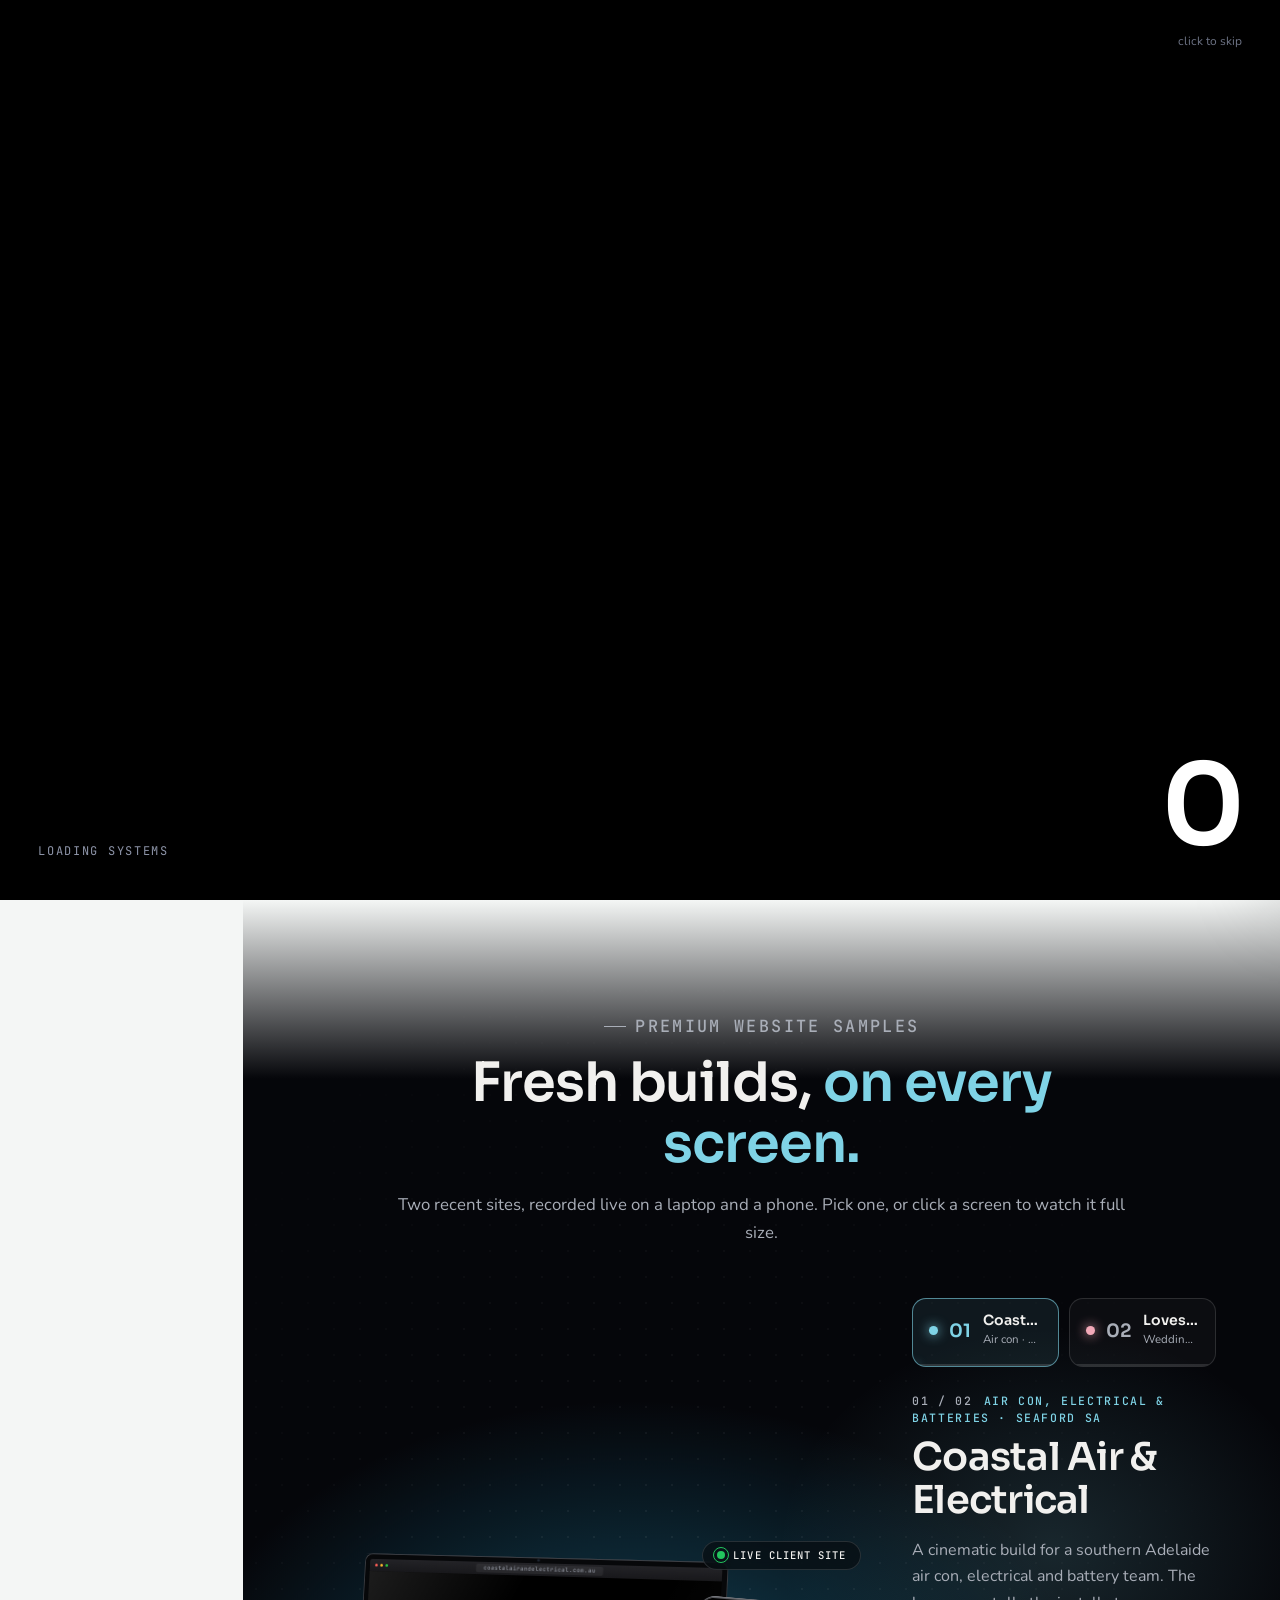
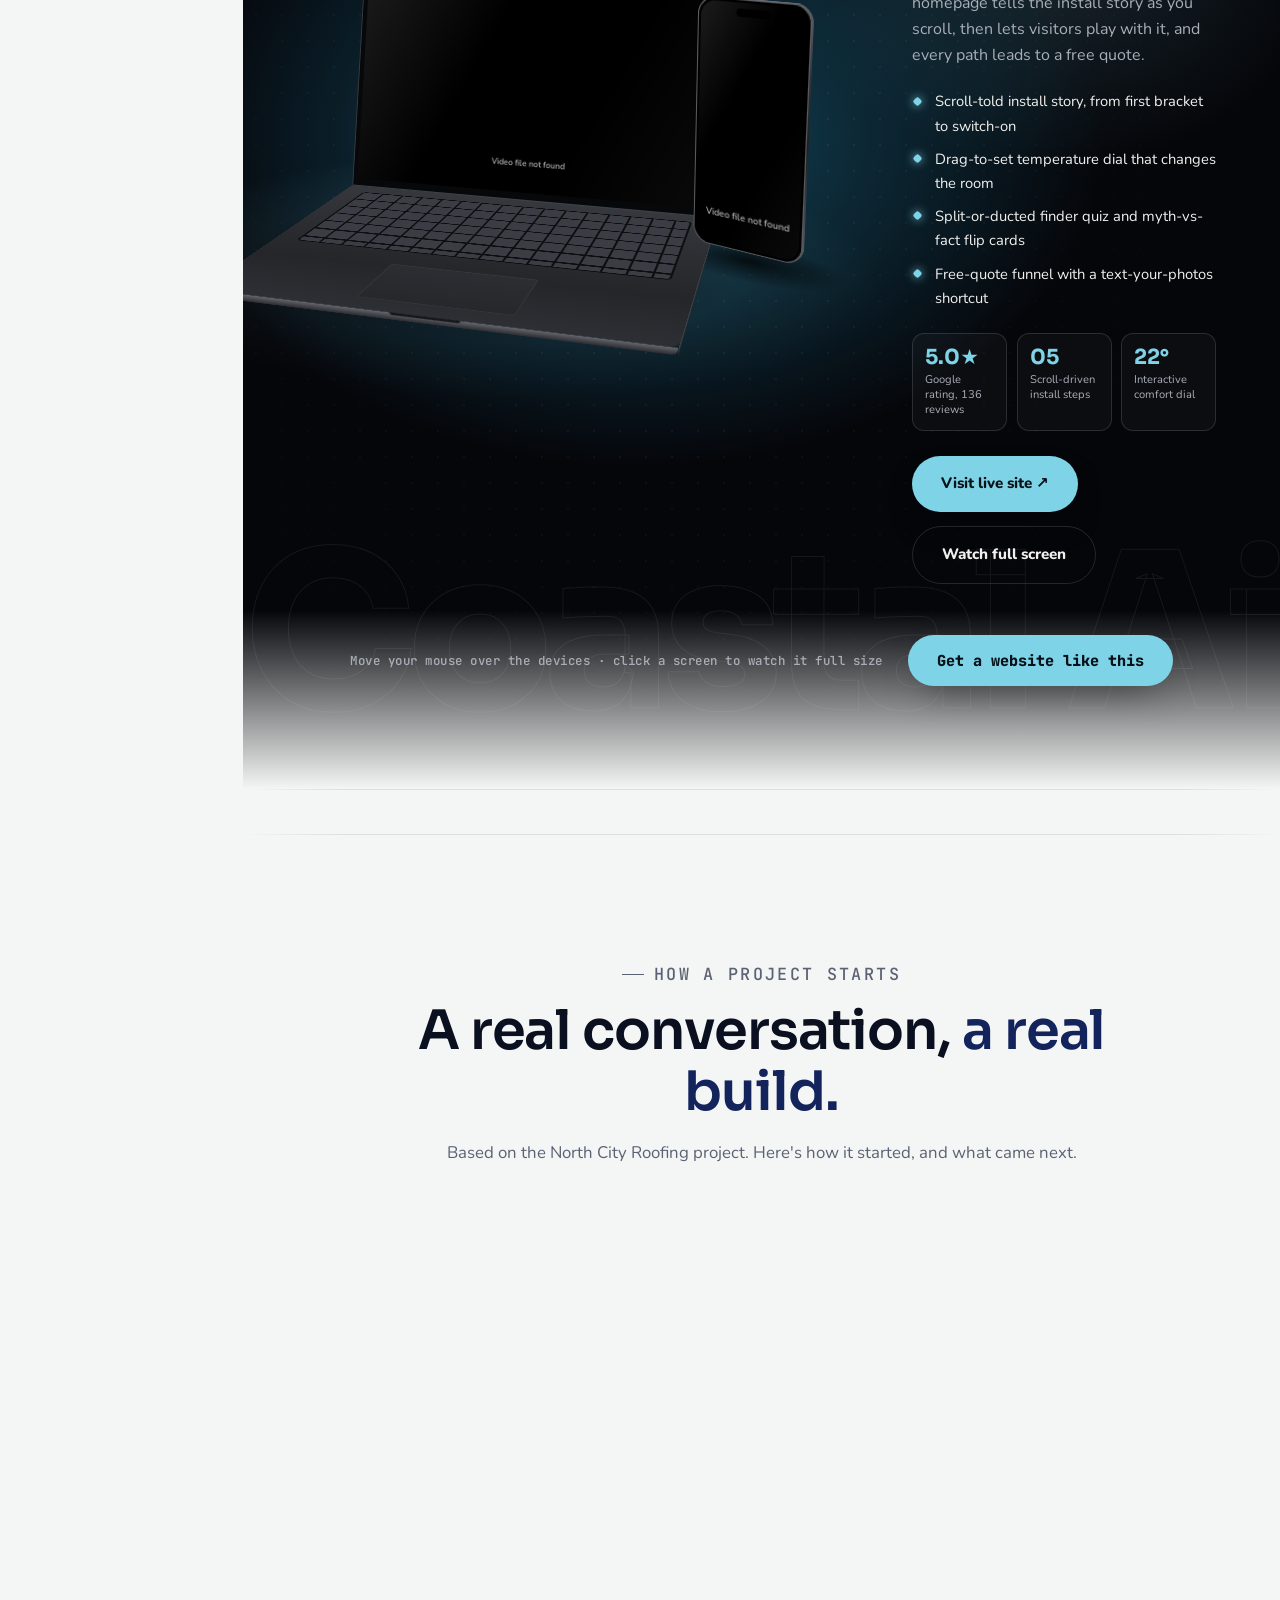
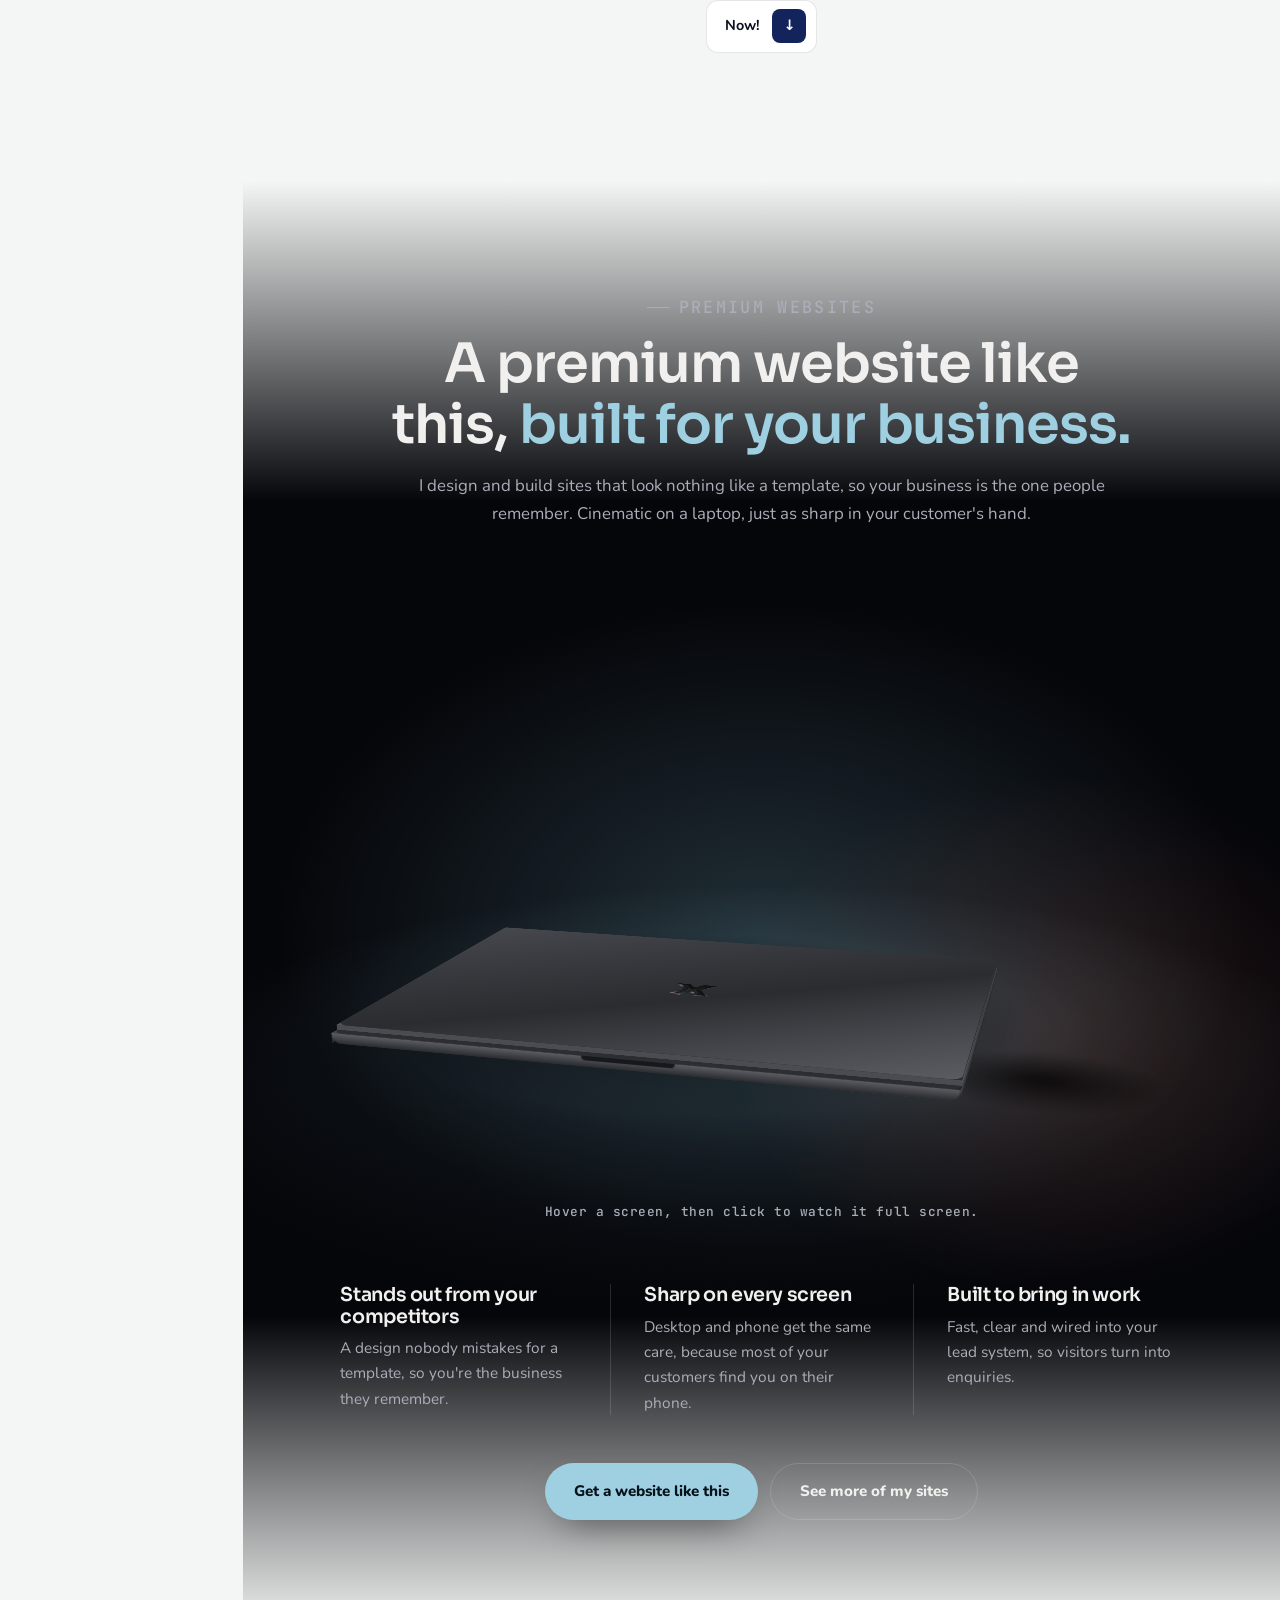
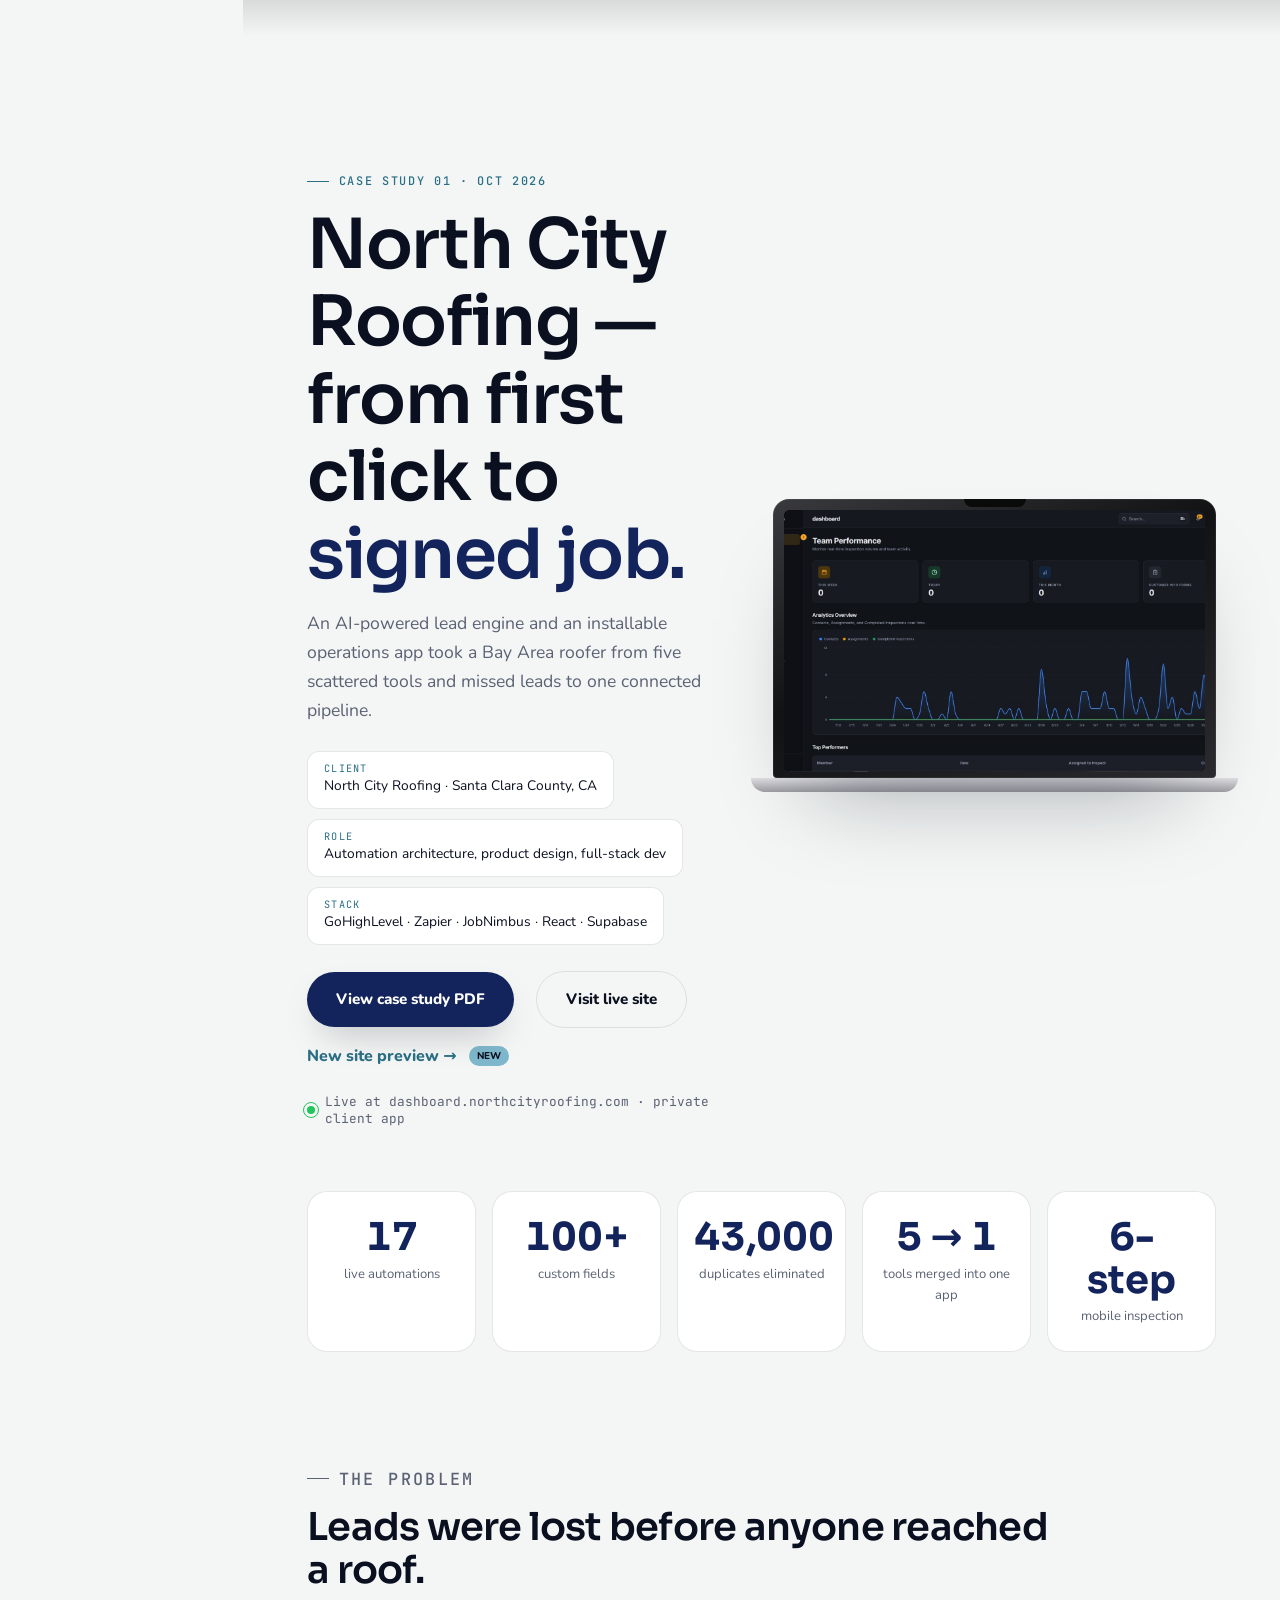
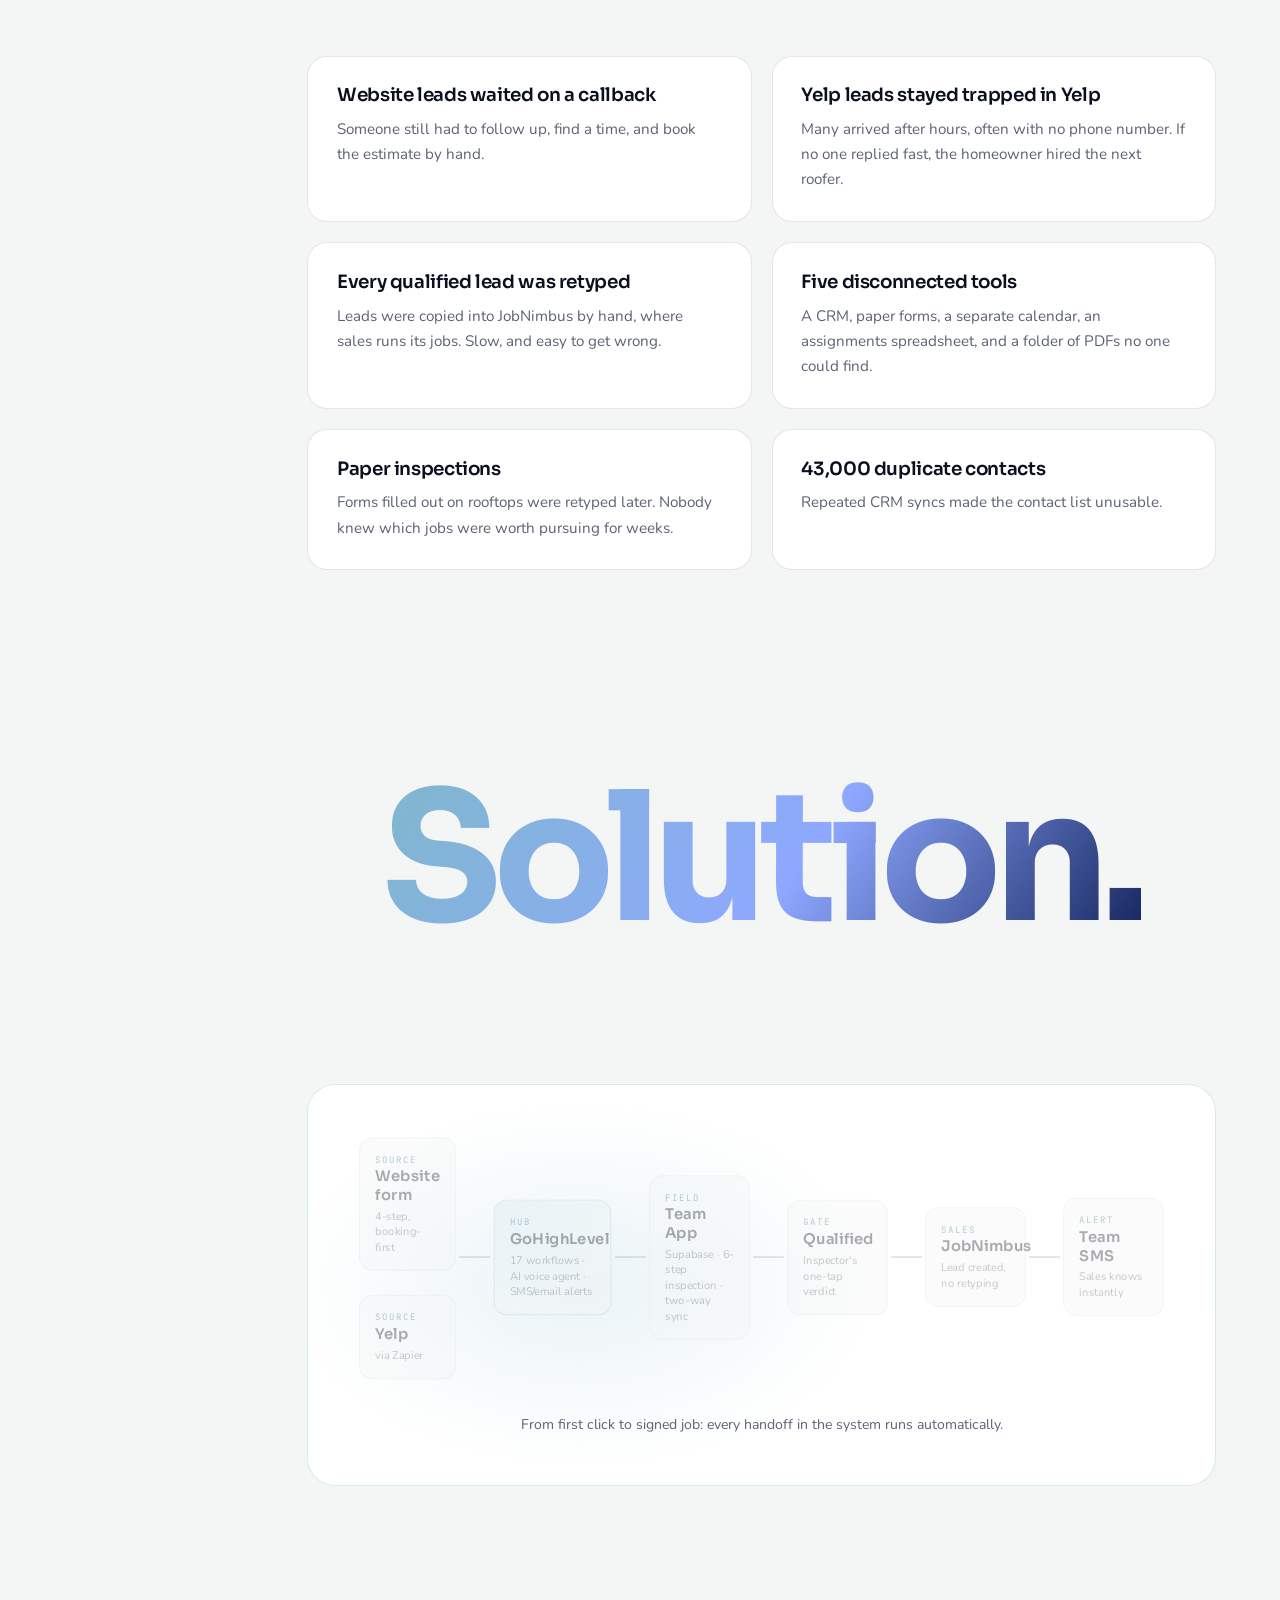
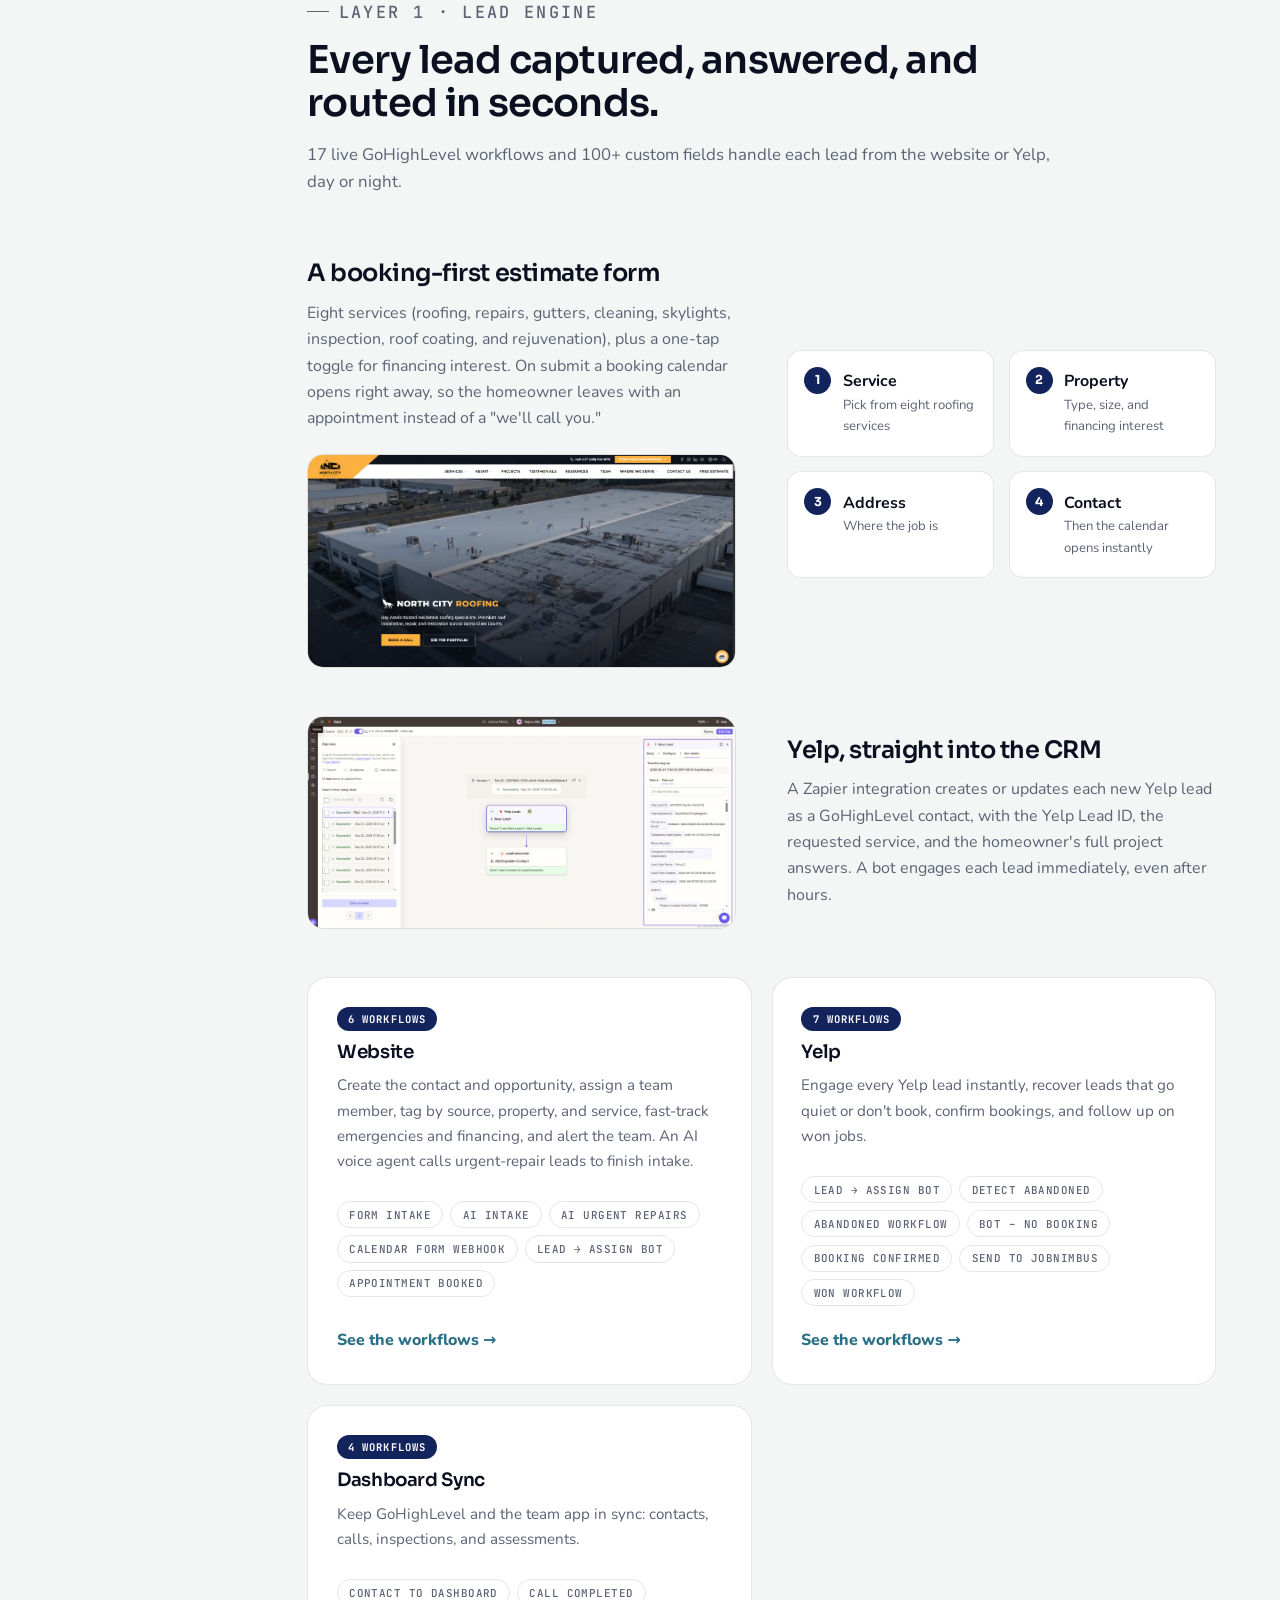
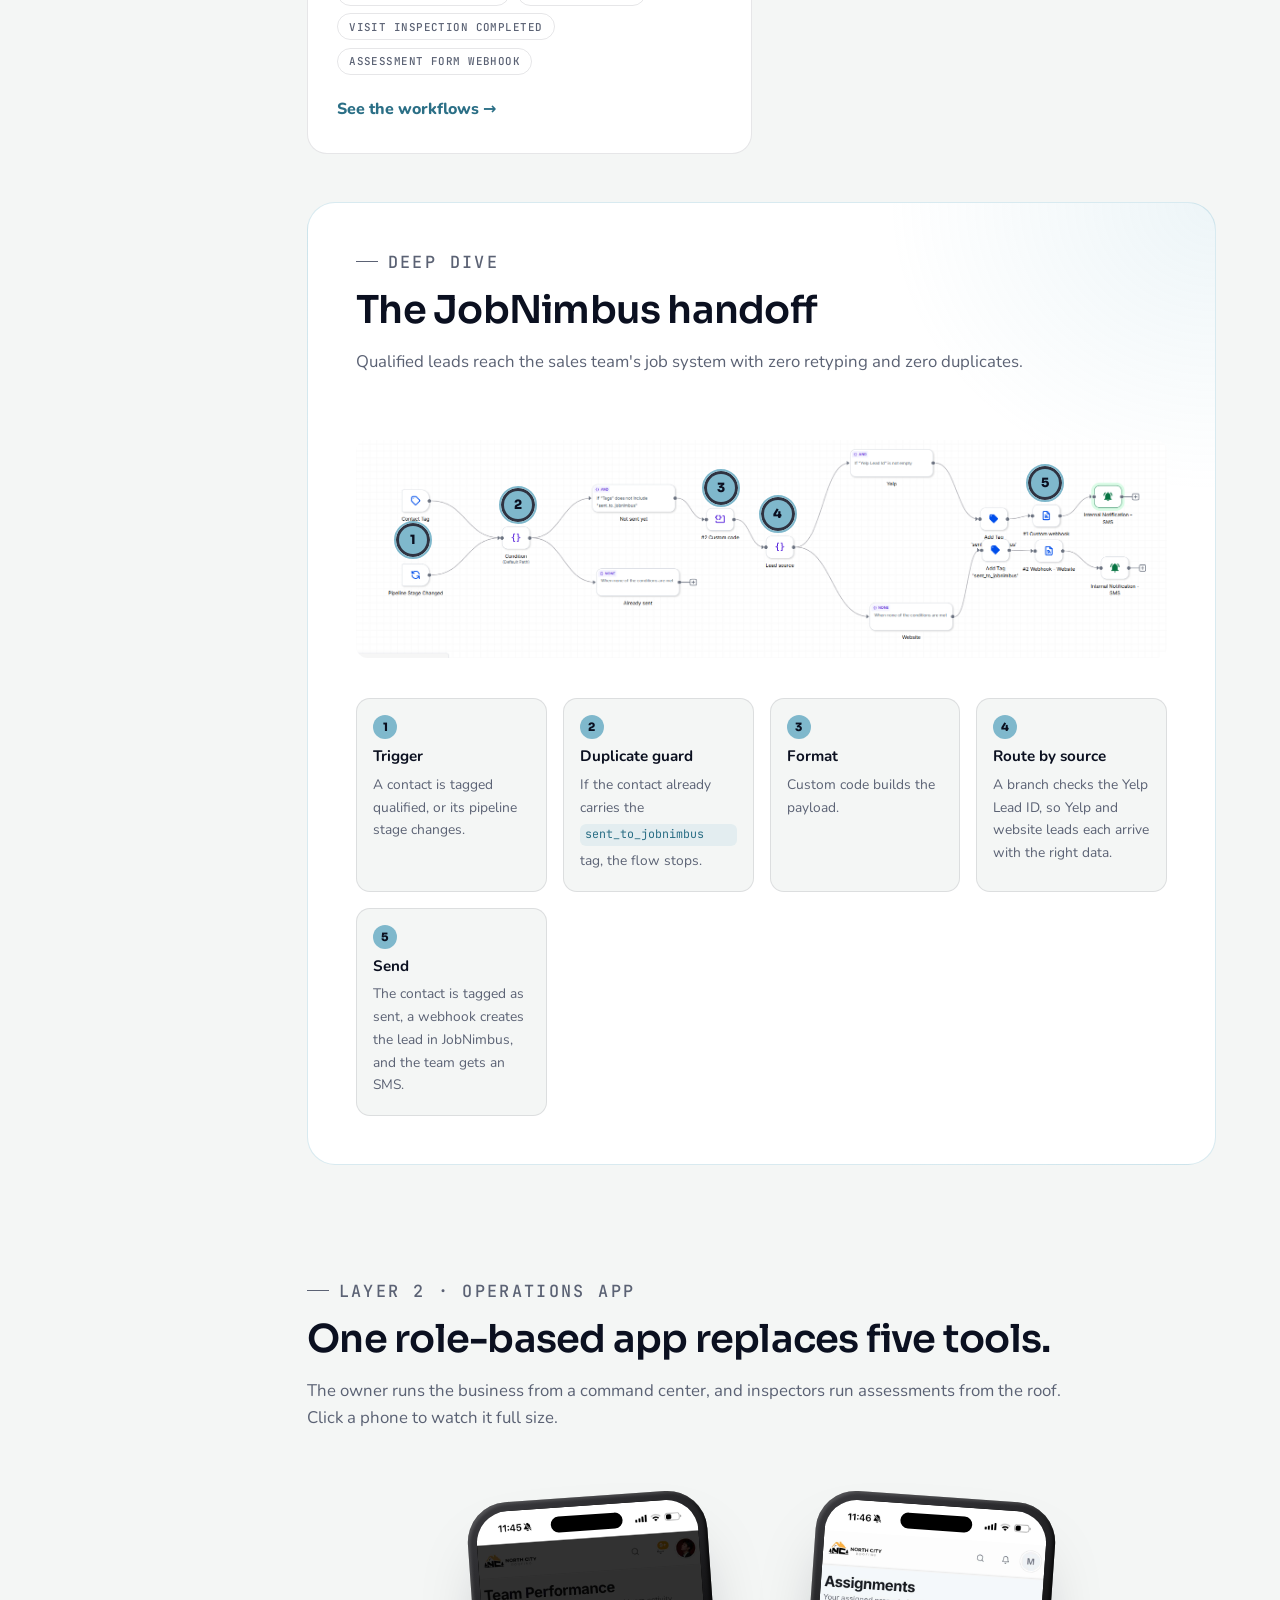
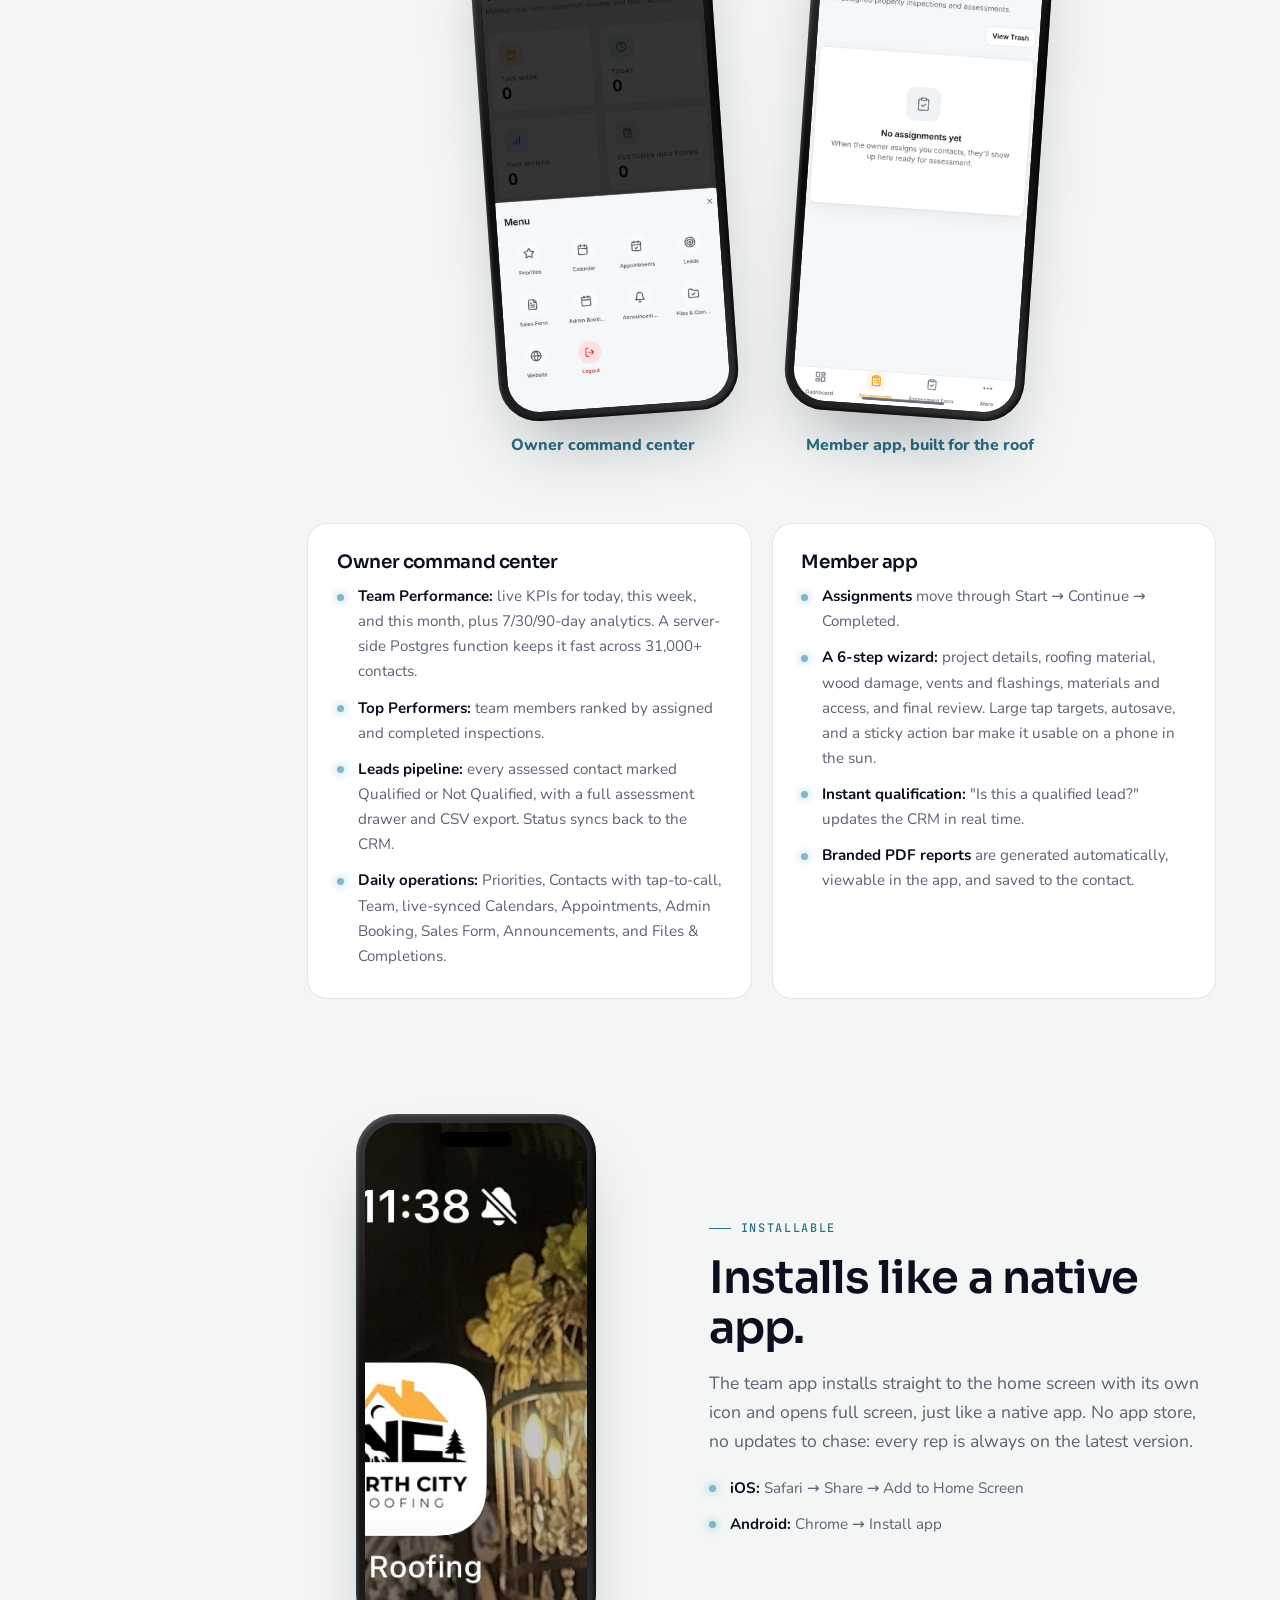
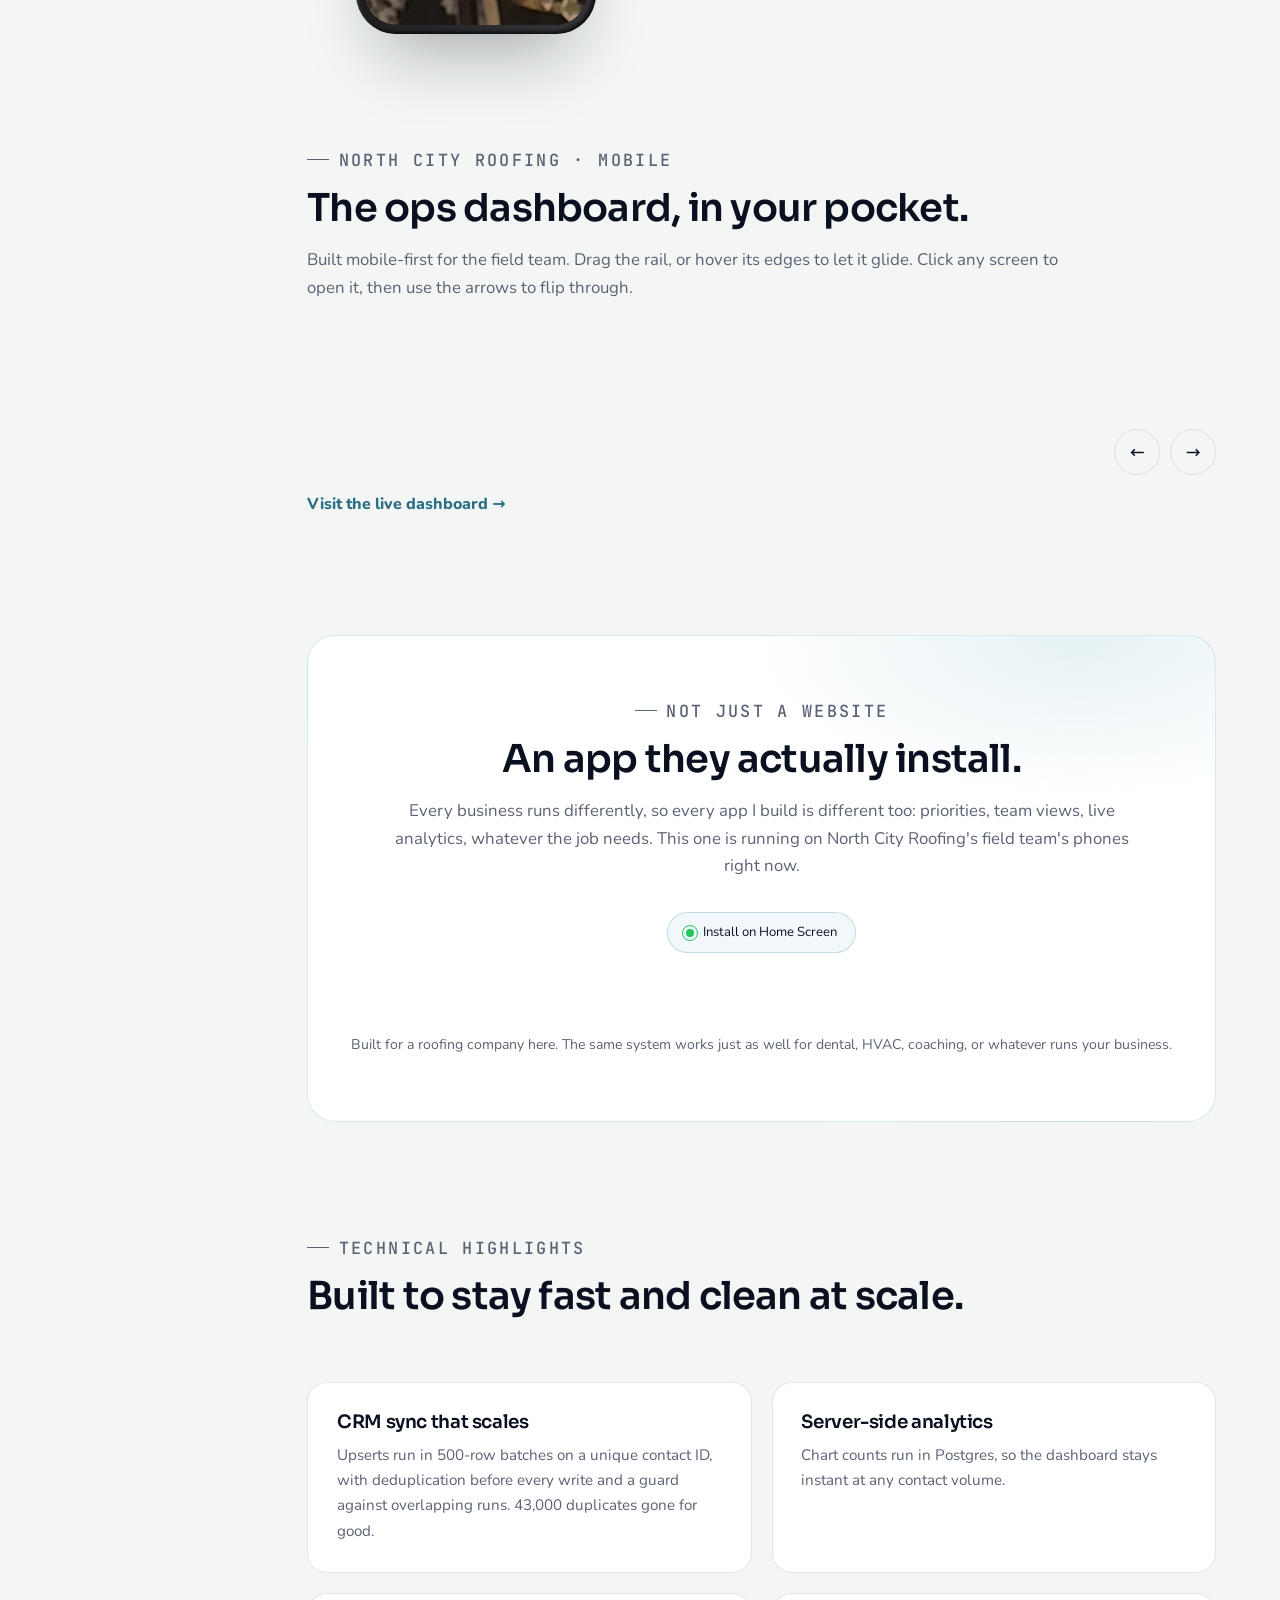
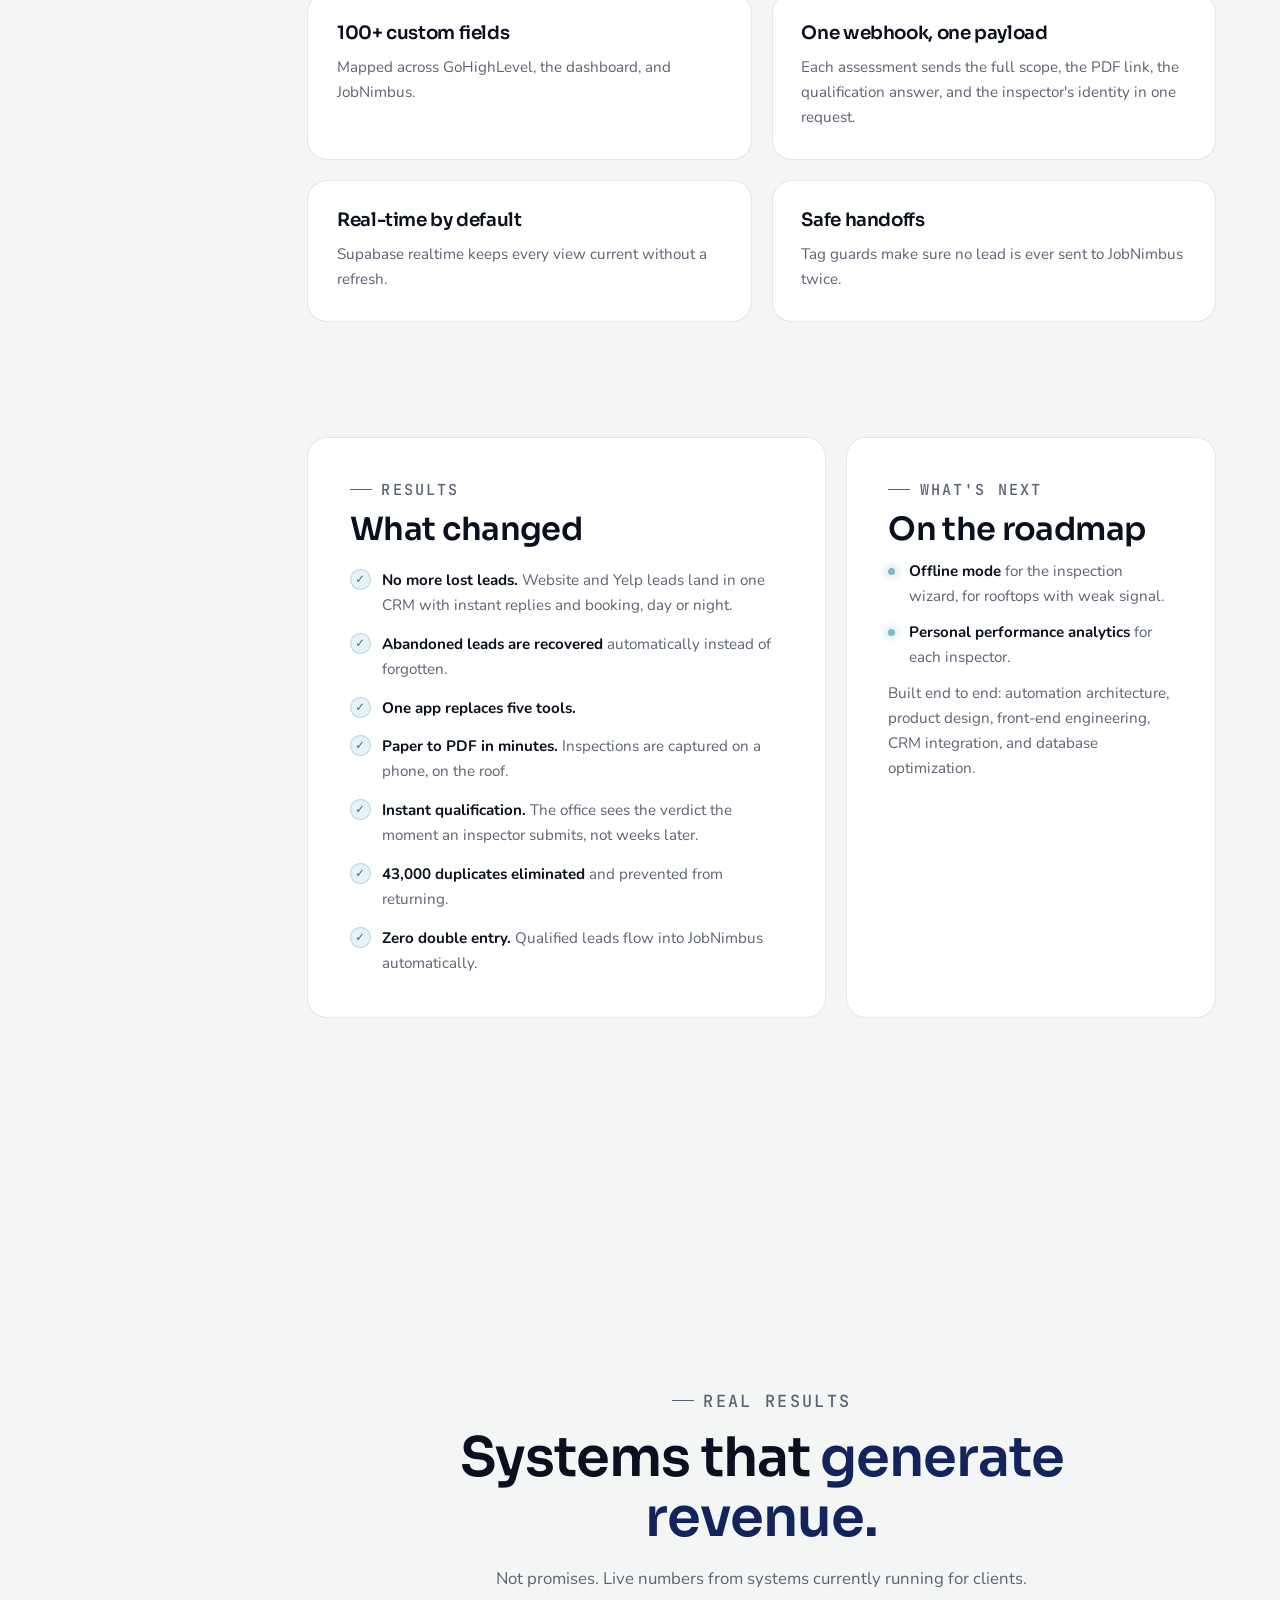
==== commit 15921940: "Update index.html" ====
--- a/index.html
+++ b/index.html
@@ -737,7 +737,7 @@
     <div class="spot" id="automation-library" data-narrate="And a whole|*library* of them.">
       <div class="head center"><p class="kicker">Automation library</p><h3 class="split">Real workflows, straight from the builder.</h3><p>Screenshots of live GoHighLevel, Make, Zapier and Supabase builds. Click any one to open it full size, then use the arrows to flip through.</p></div>
       <div class="gallery" id="galleryGrid" data-lb-group></div>
-      <p class="center-actions"><a class="link" href="./htmls/automations.html">See every automation explained →</a></p>
+      <p class="center-actions"><a class="link" href="./htmls/workflows.html">See every automation explained →</a></p>
     </div>
   </section>
 
@@ -922,7 +922,7 @@
         <div class="actions">
           <a class="link" href="https://docs.google.com/document/d/1_9f7_35_VIZ7tW7r9_ZqNNBKtGsROb4l/edit?usp=drive_link&ouid=113330667437187831590&rtpof=true&sd=true" target="_blank" rel="noopener">View my resume →</a>
           <a class="link" href="https://www.linkedin.com/in/joshua-mendoza-461a23374/" target="_blank" rel="noopener">My journey on LinkedIn →</a>
-          <a class="link" href="./htmls/about.html">Full about page →</a>
+          <a href="./htmls/workflows.html">Automations</a>
         </div>
       </div>
       <div class="about-side">
